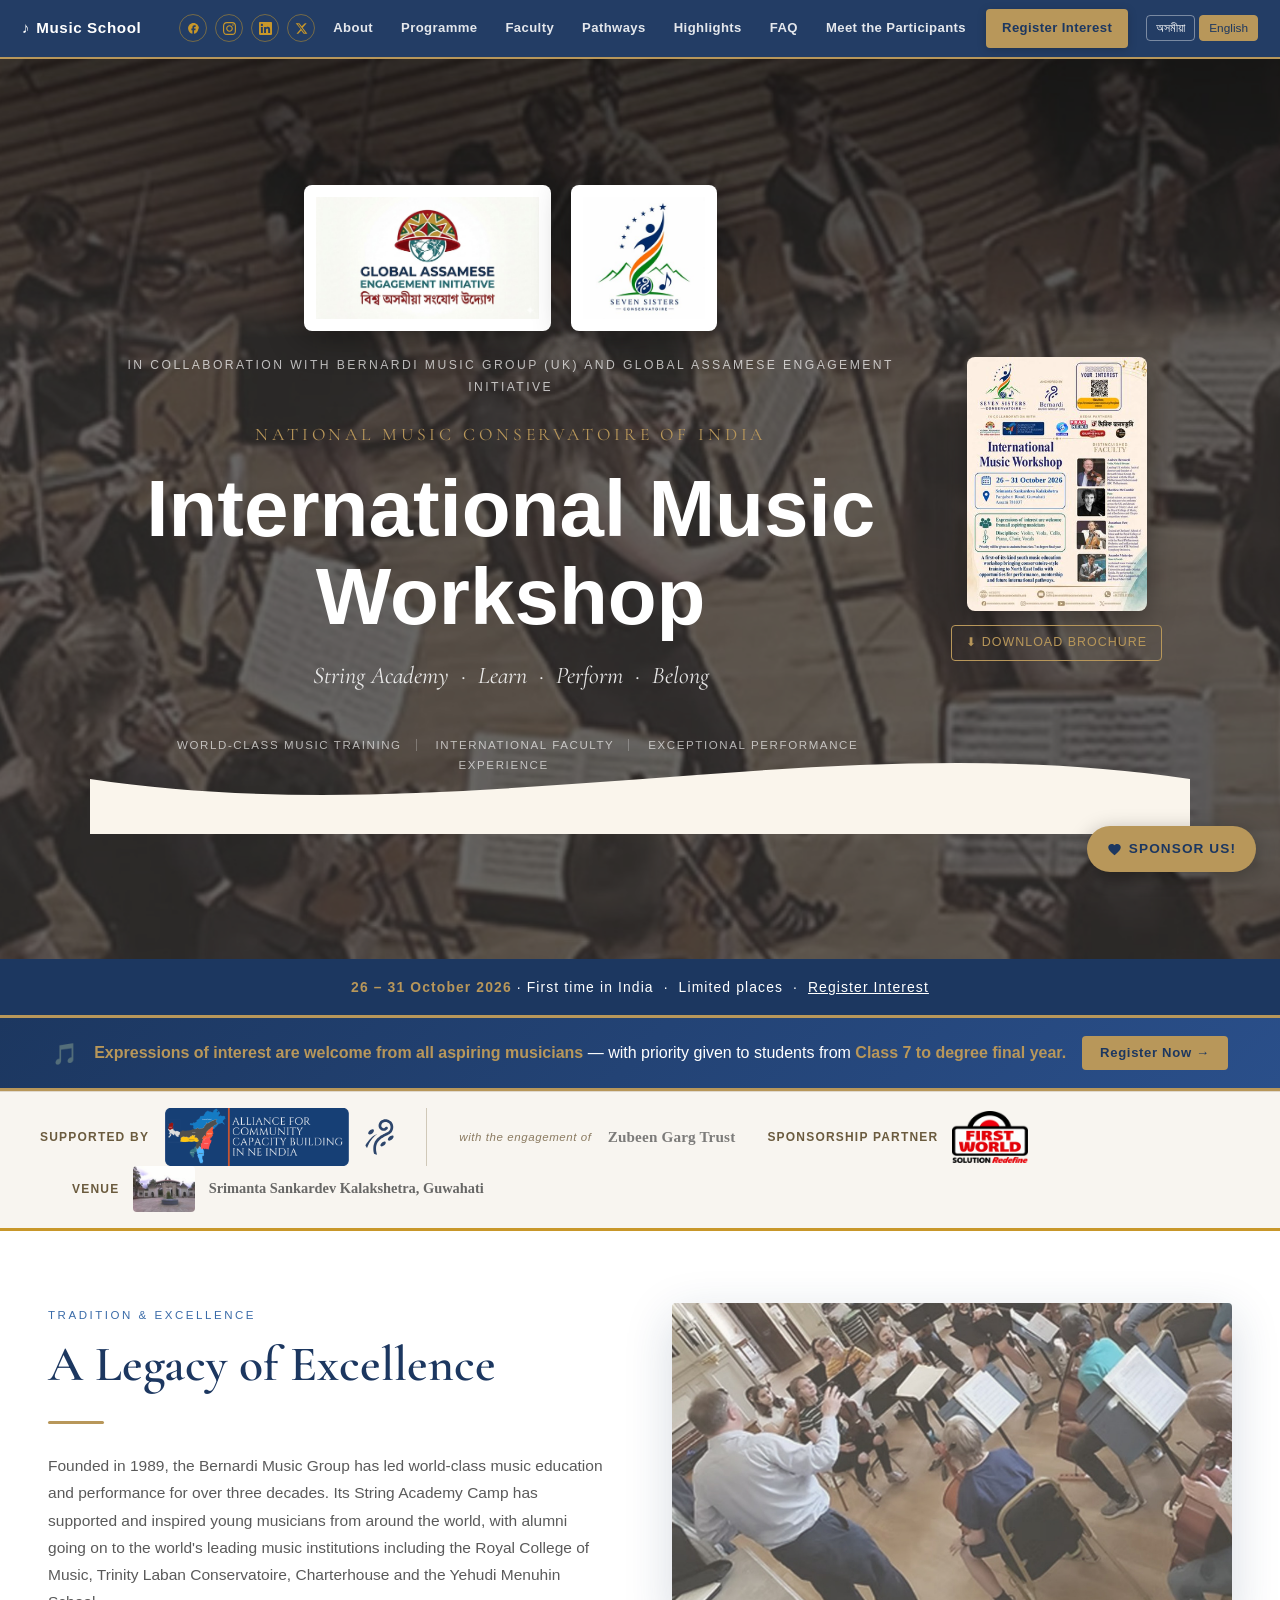
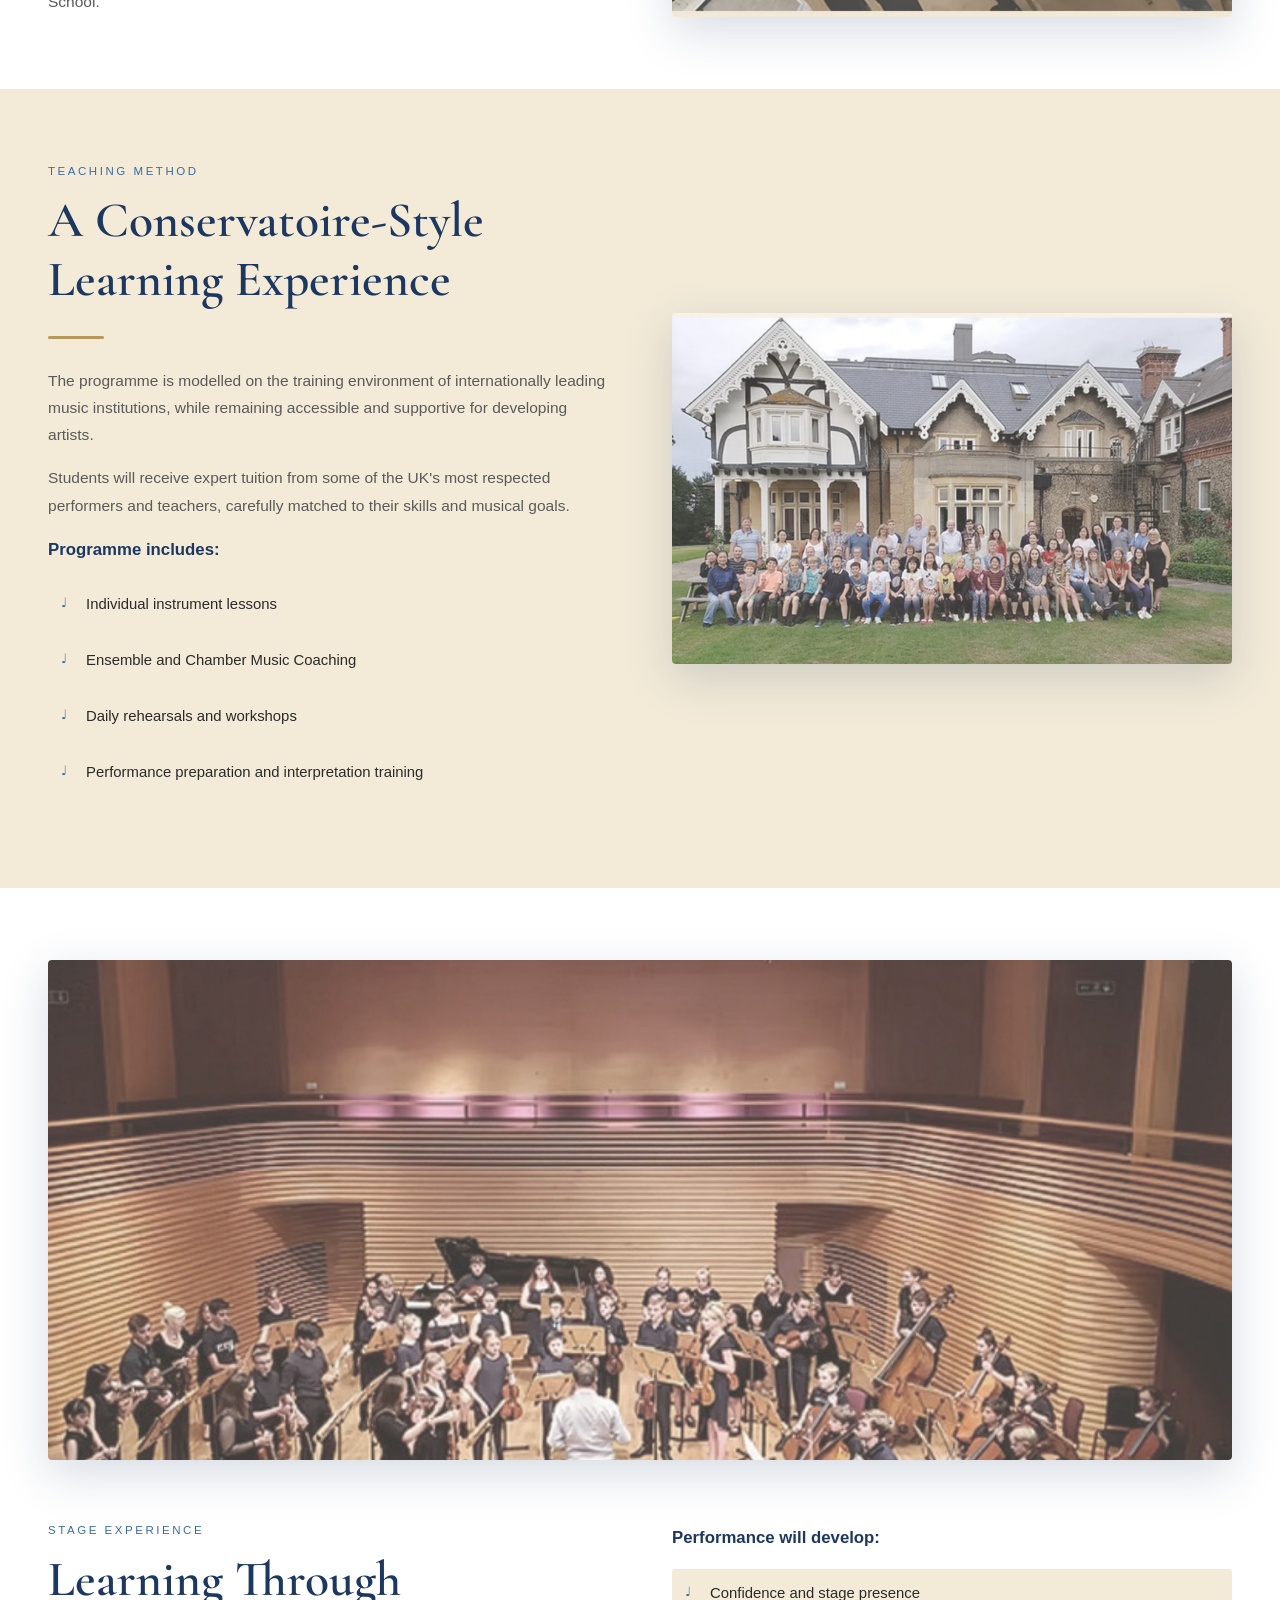
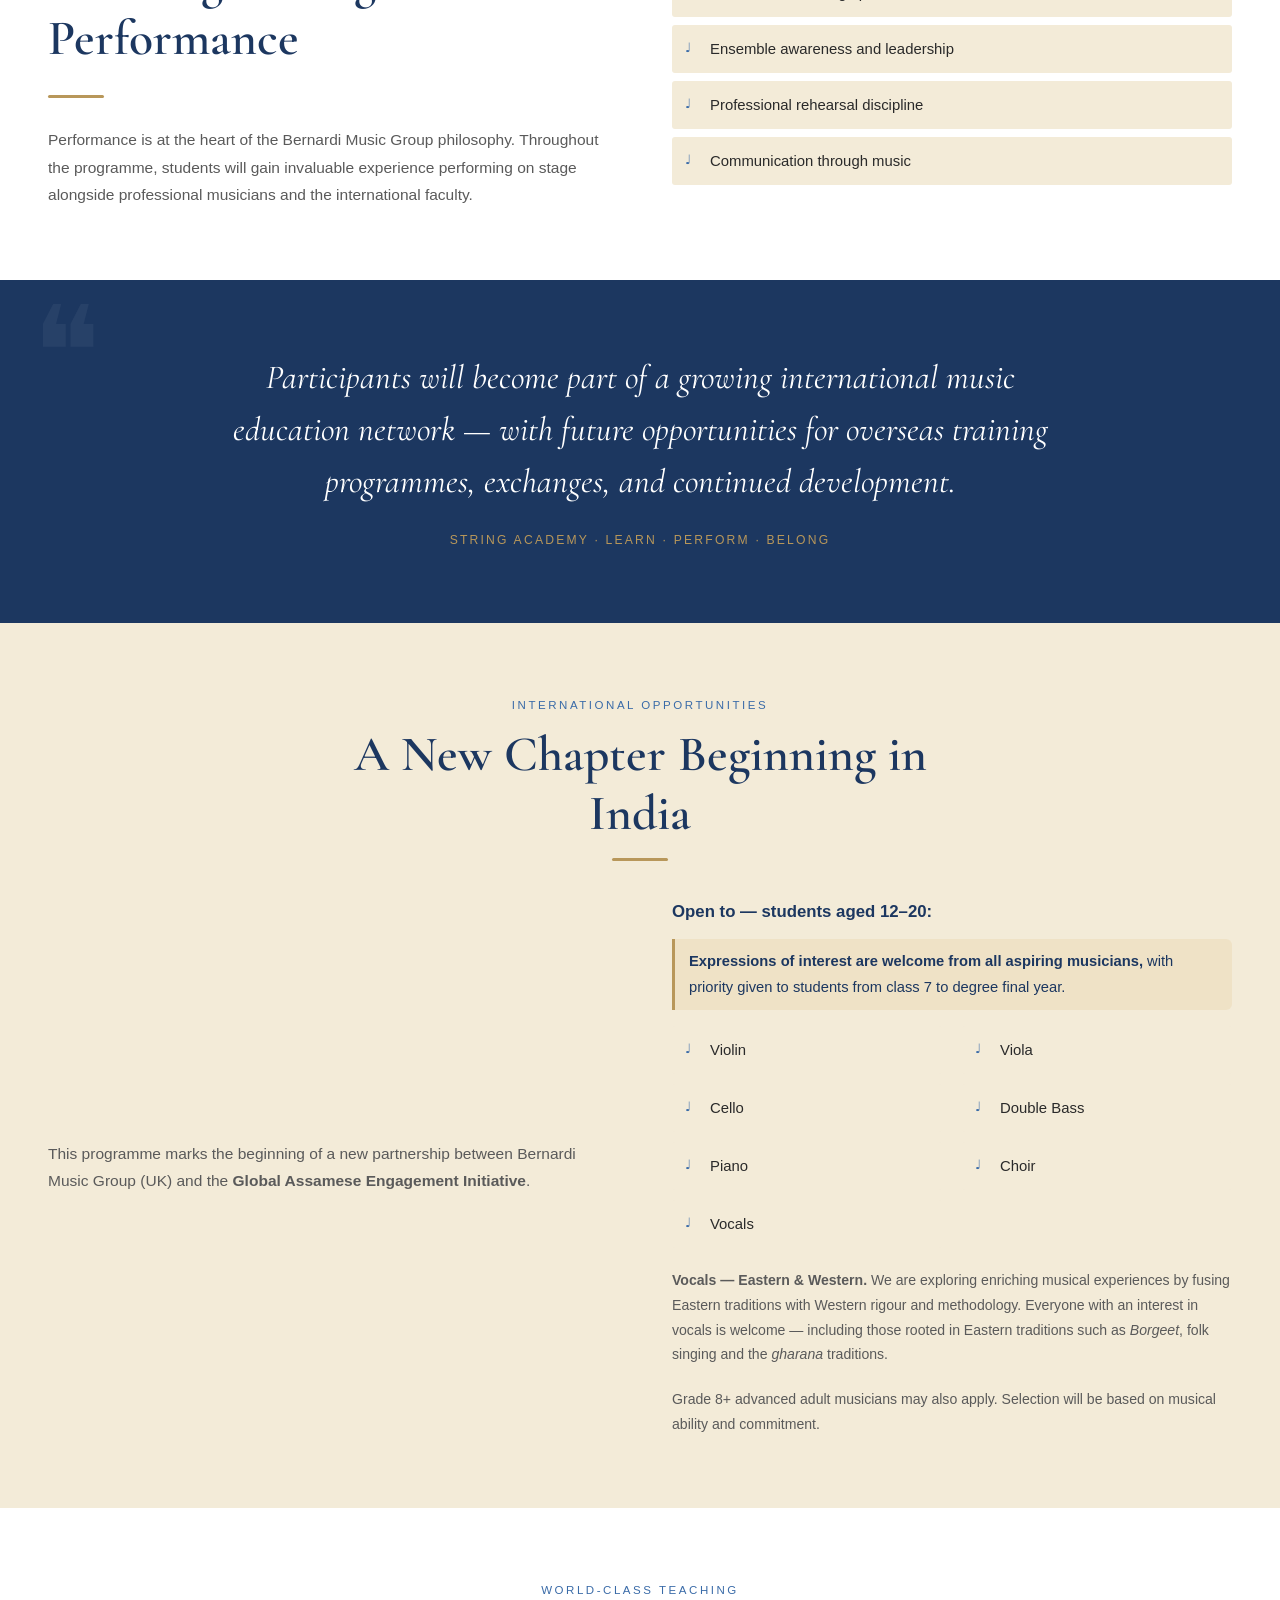
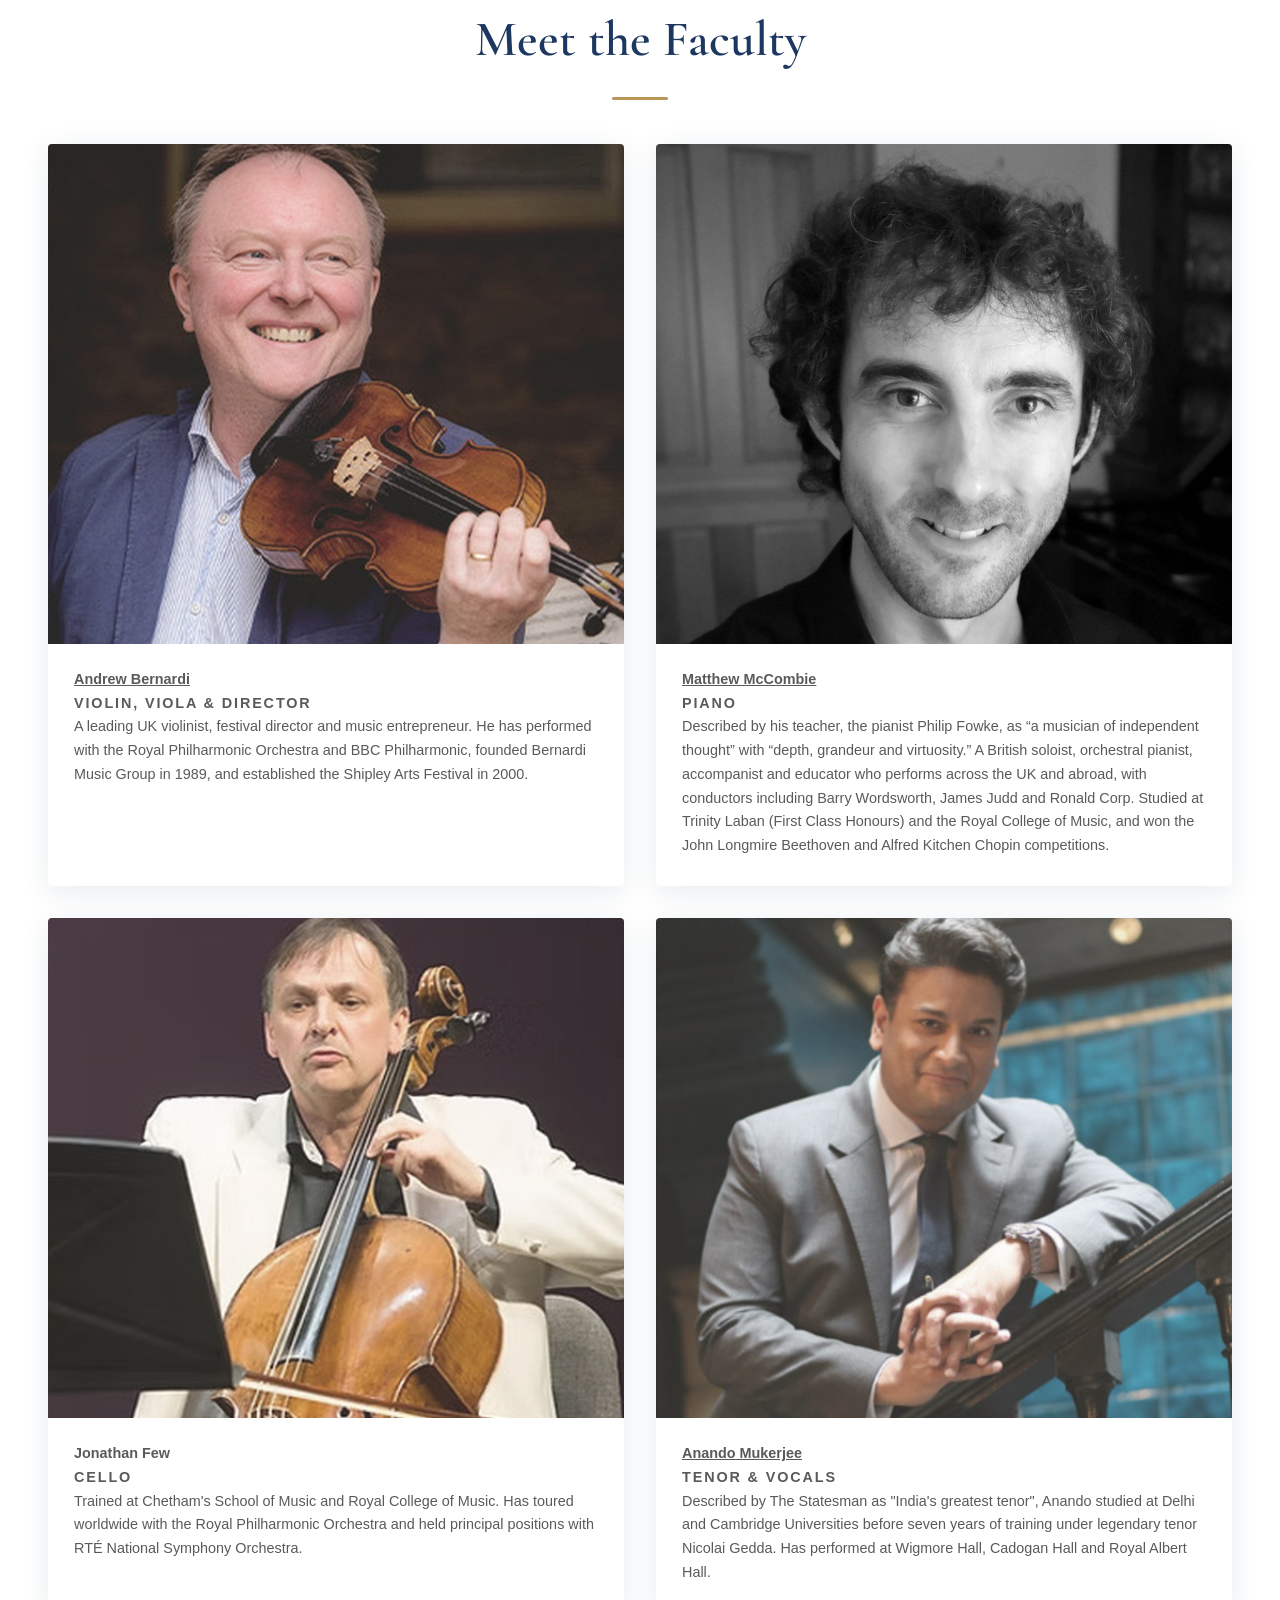
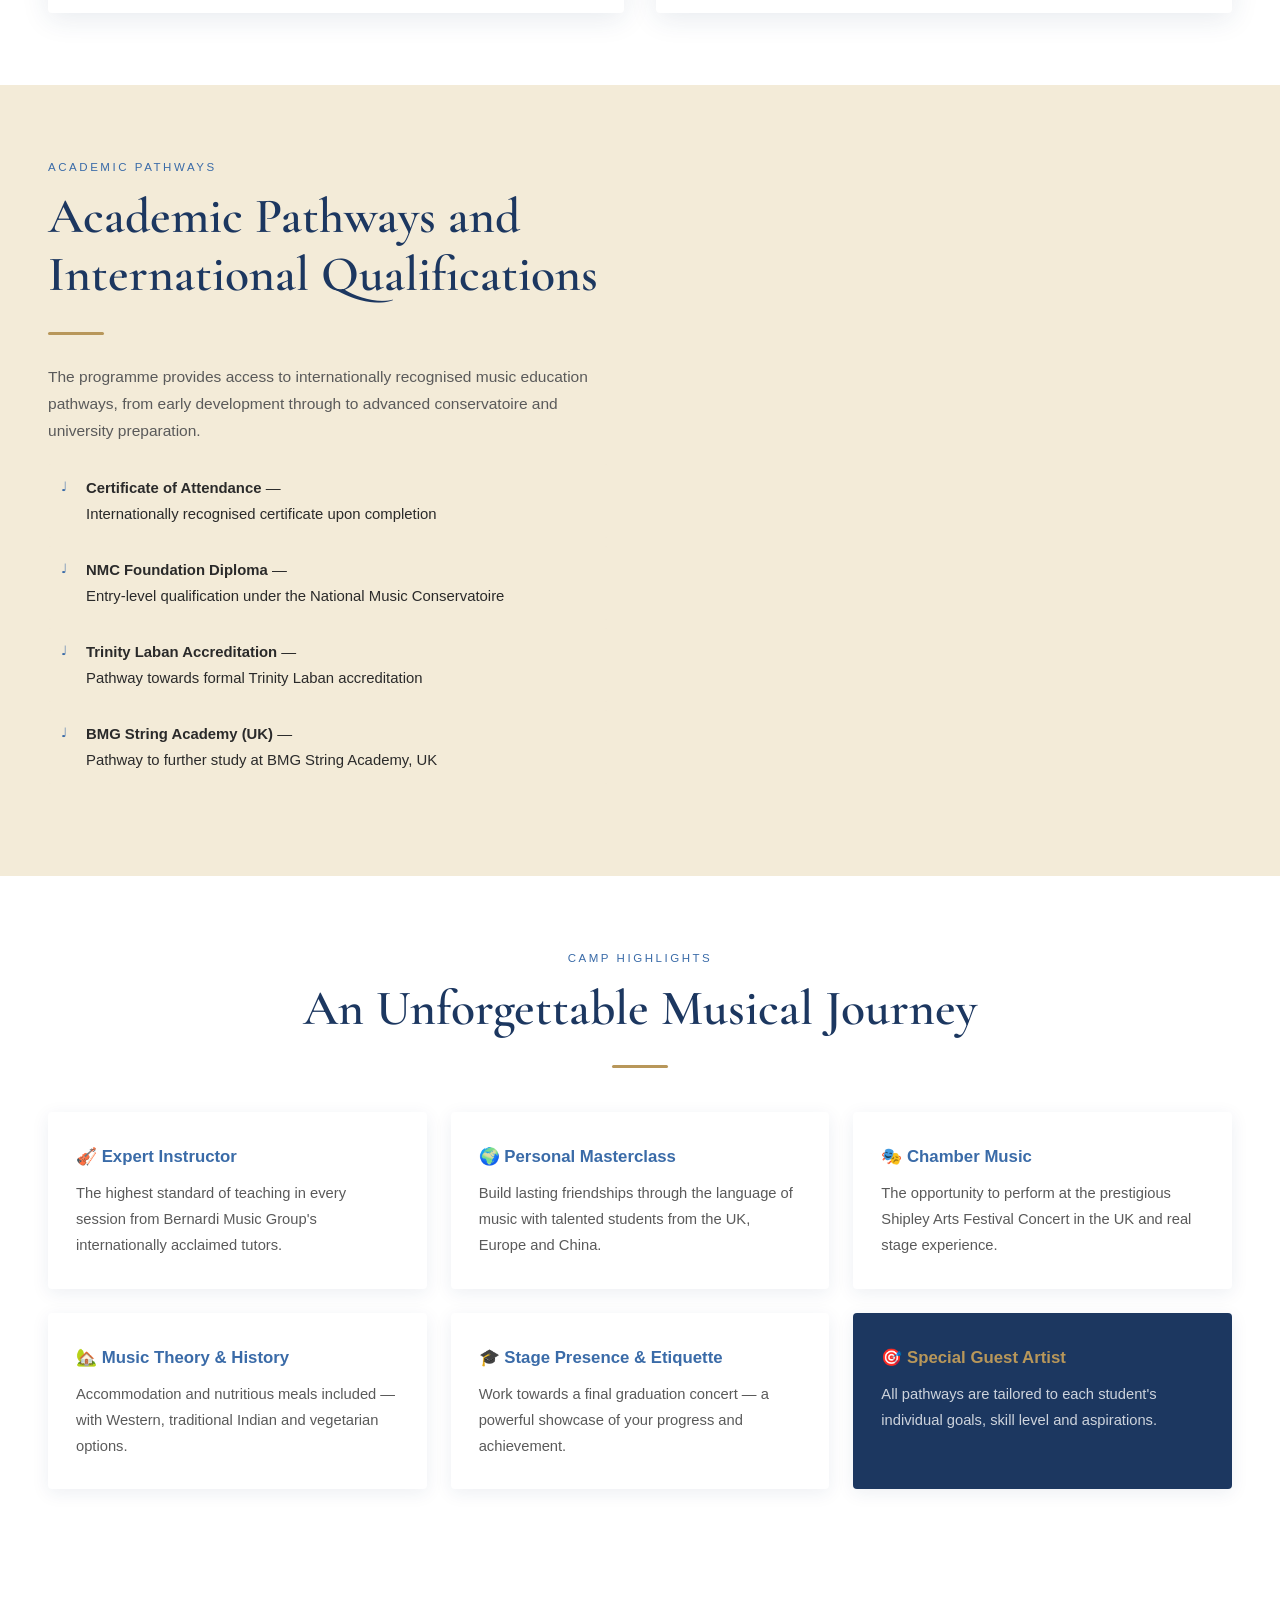
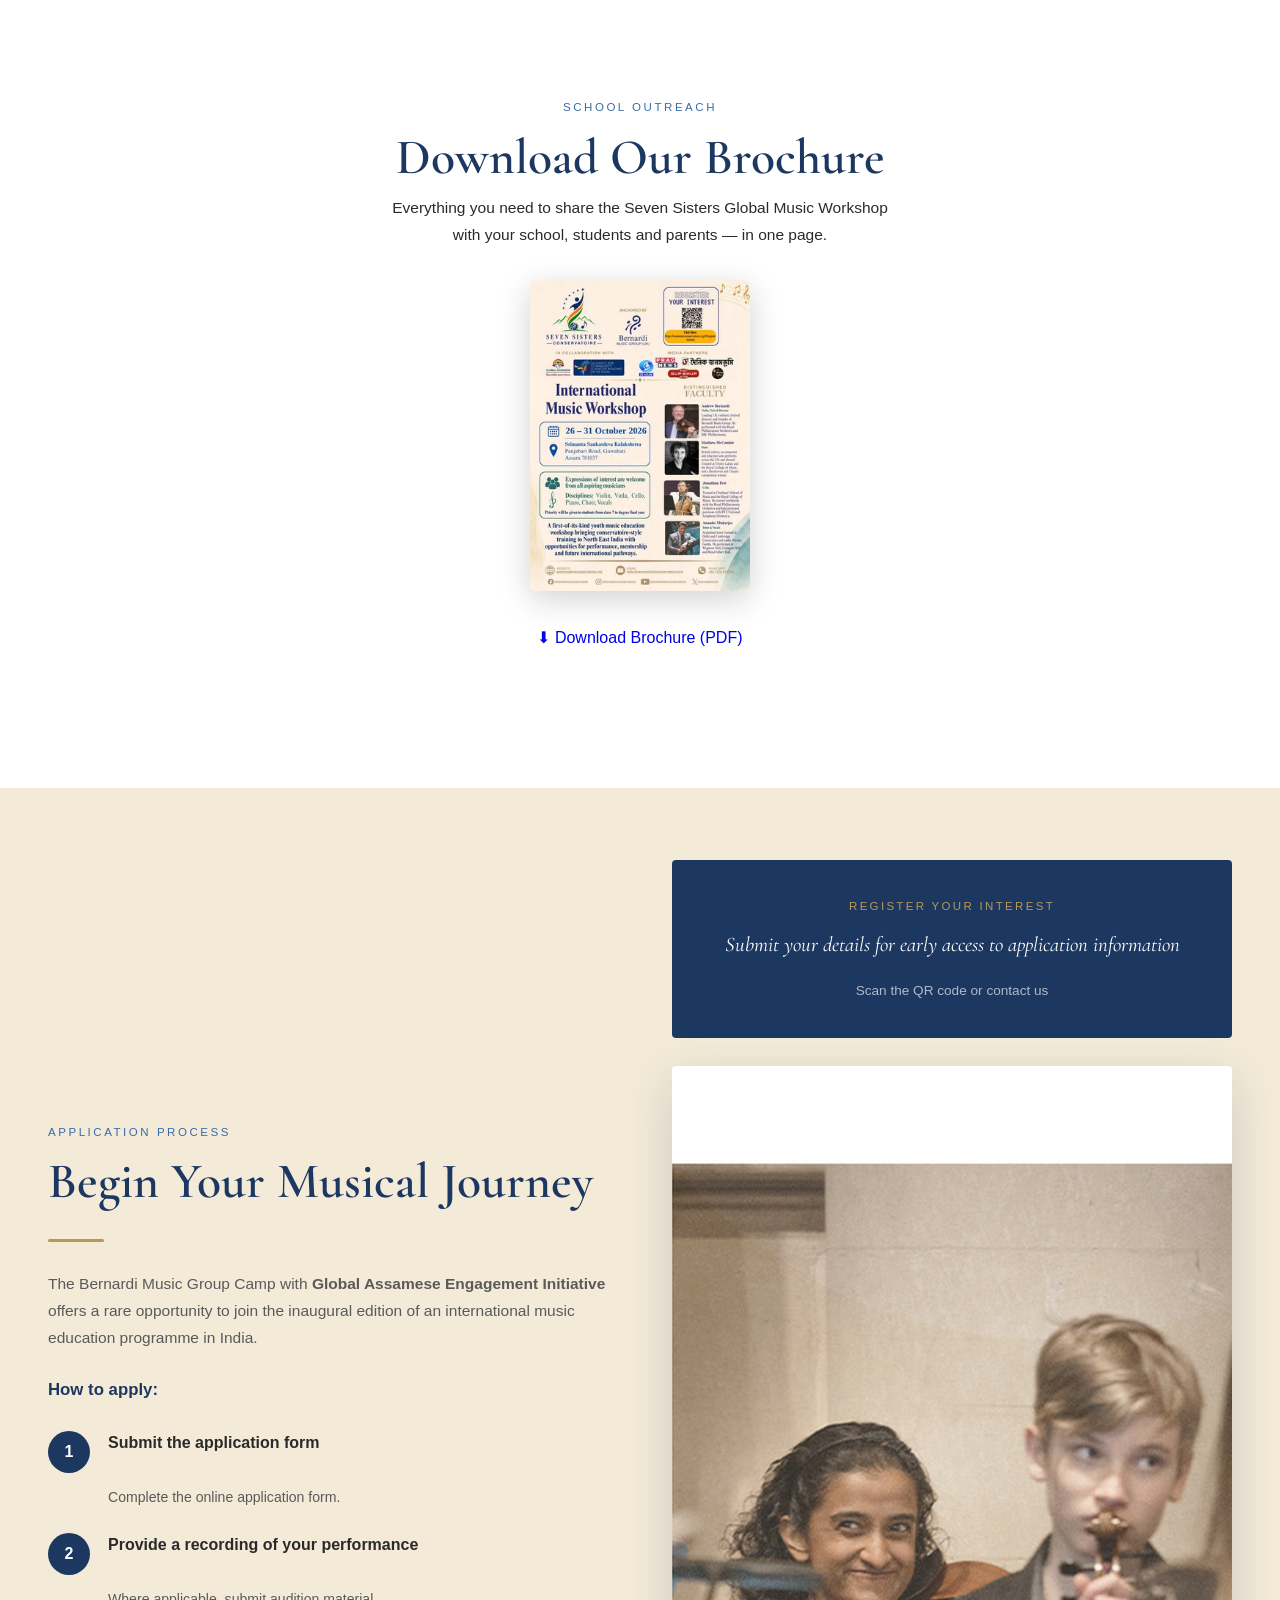
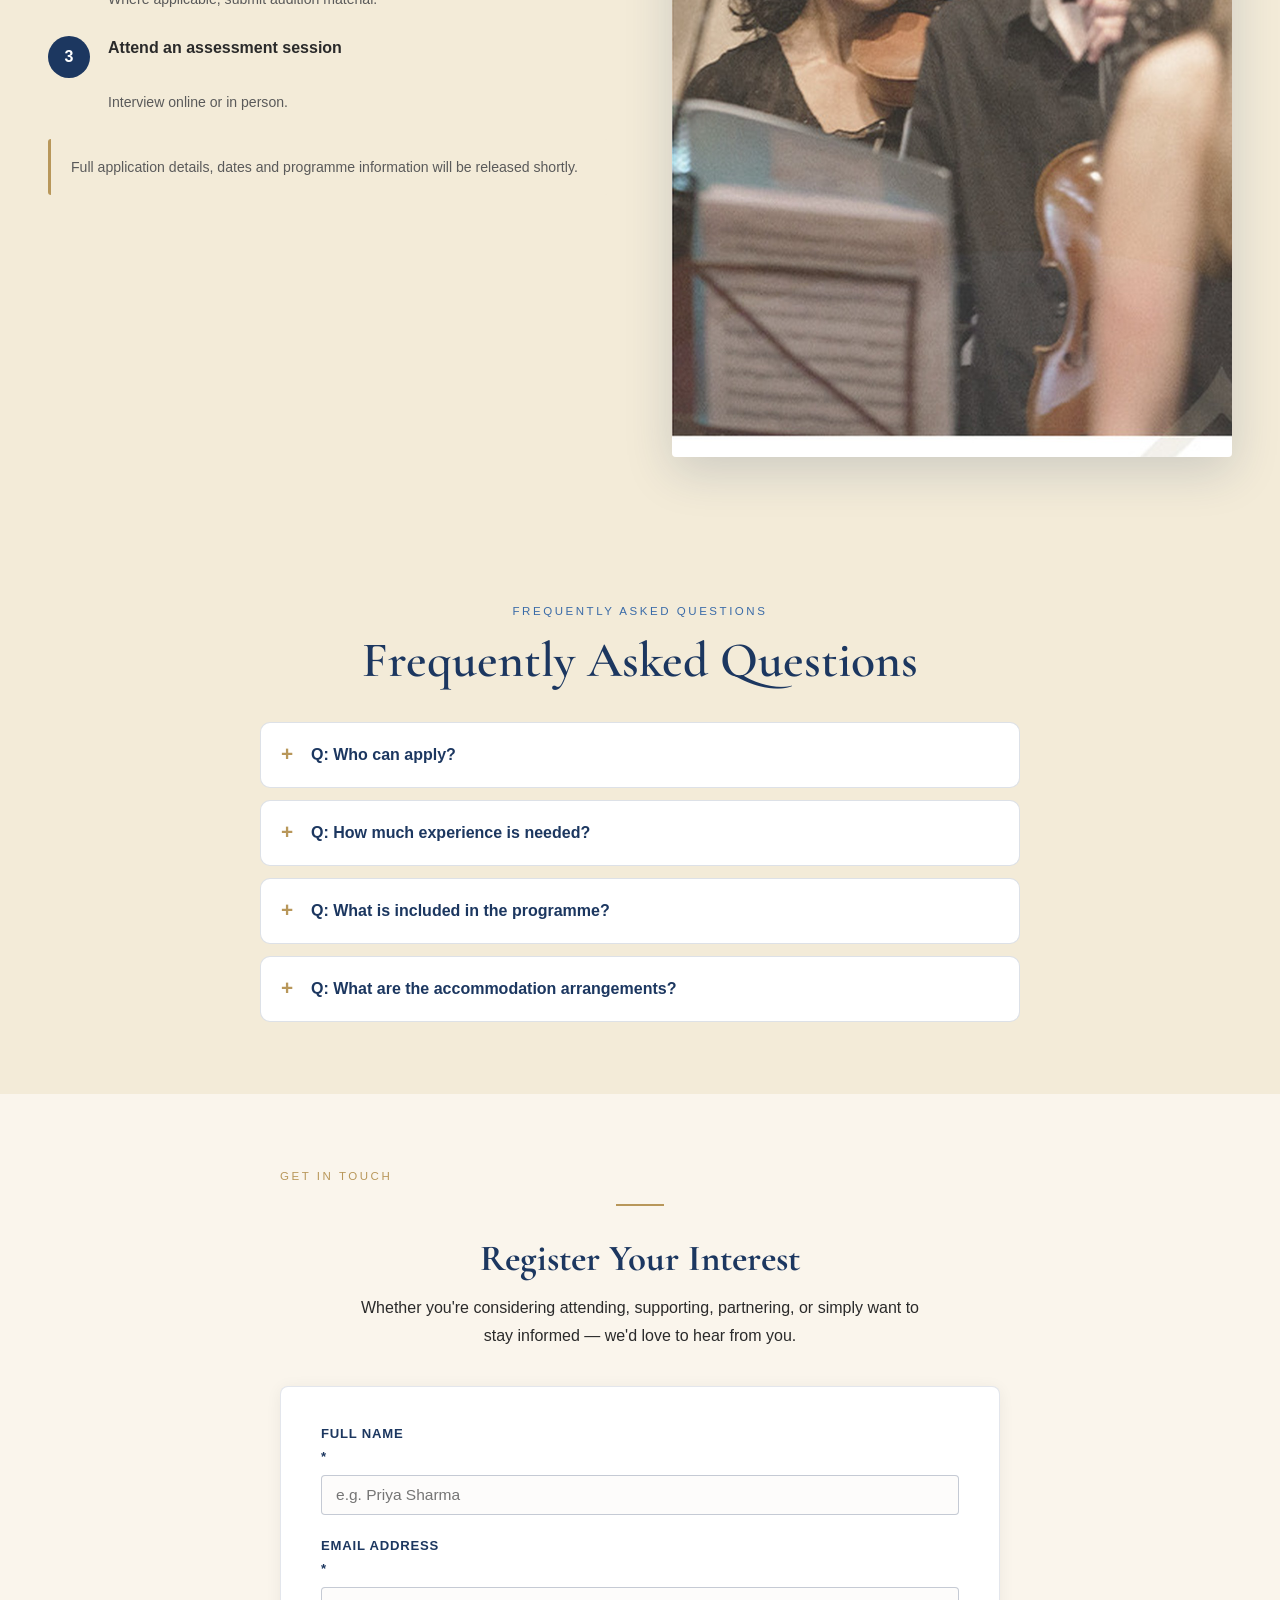
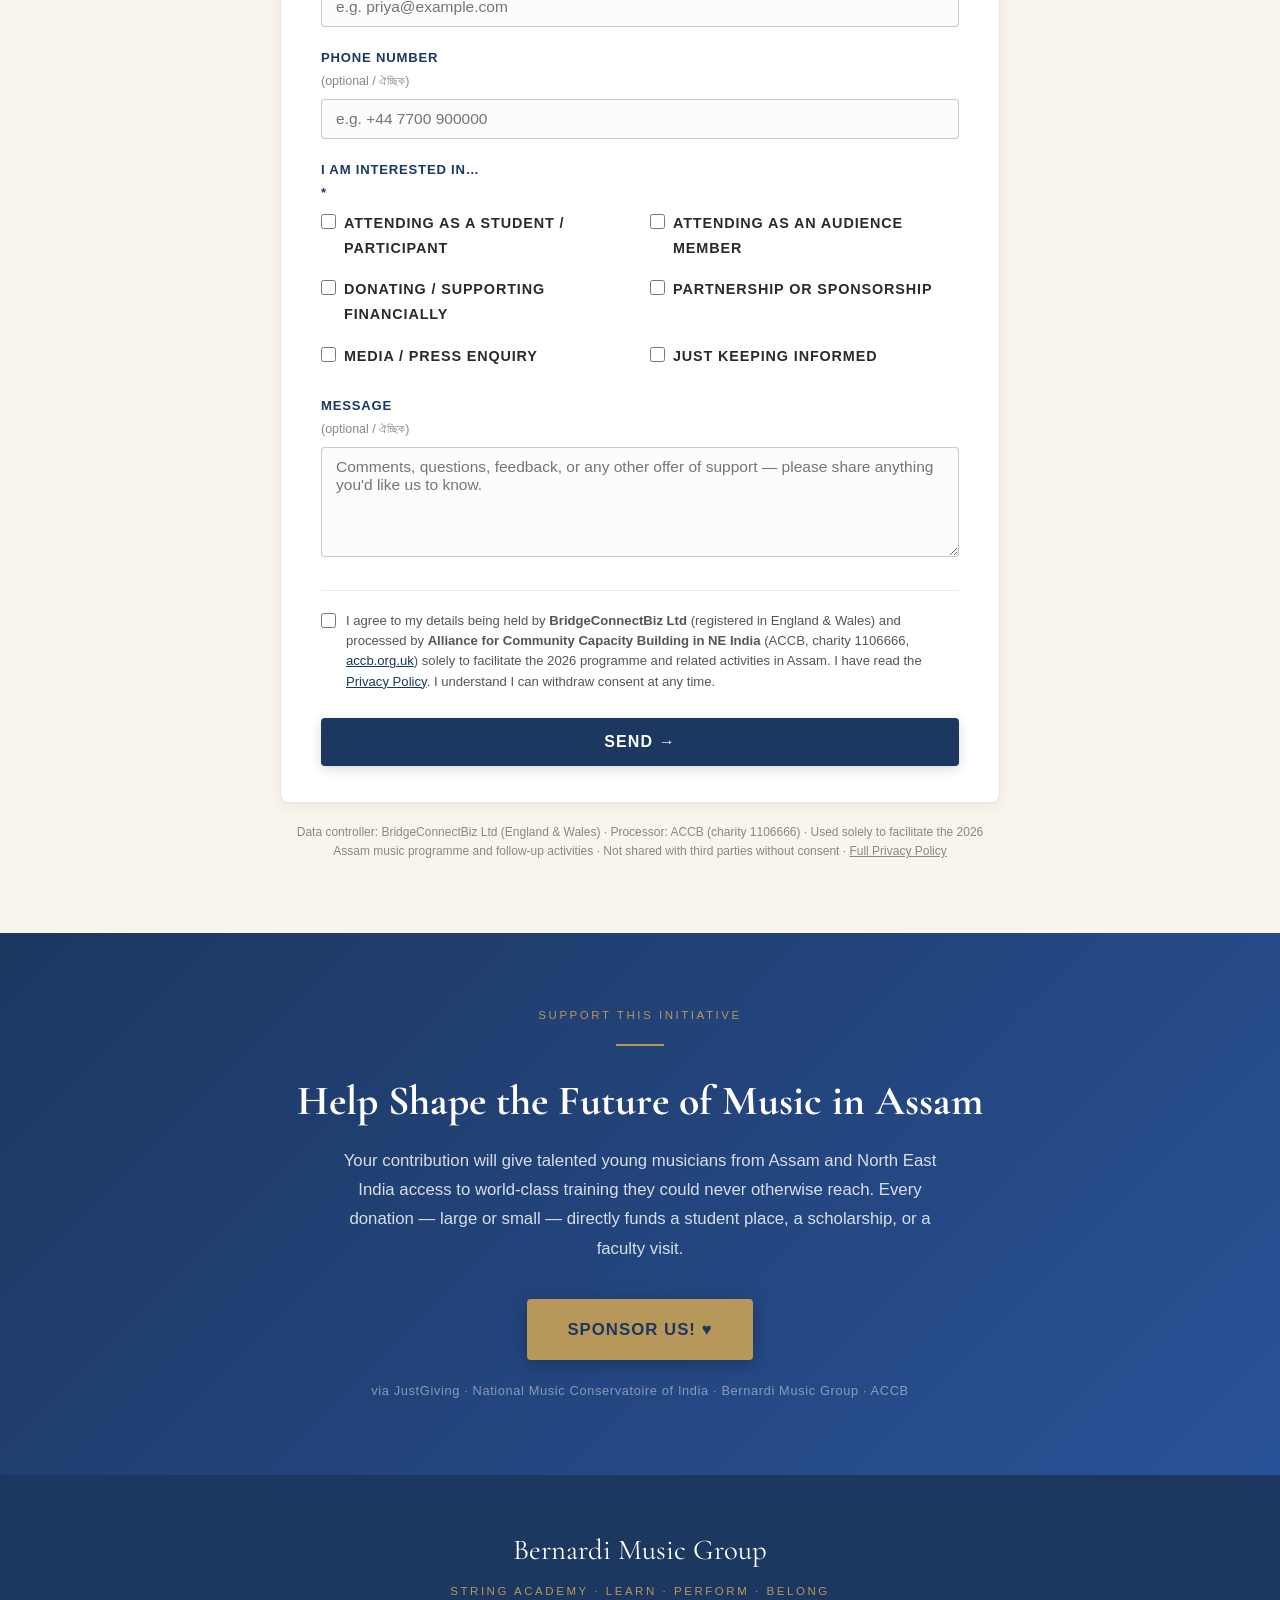
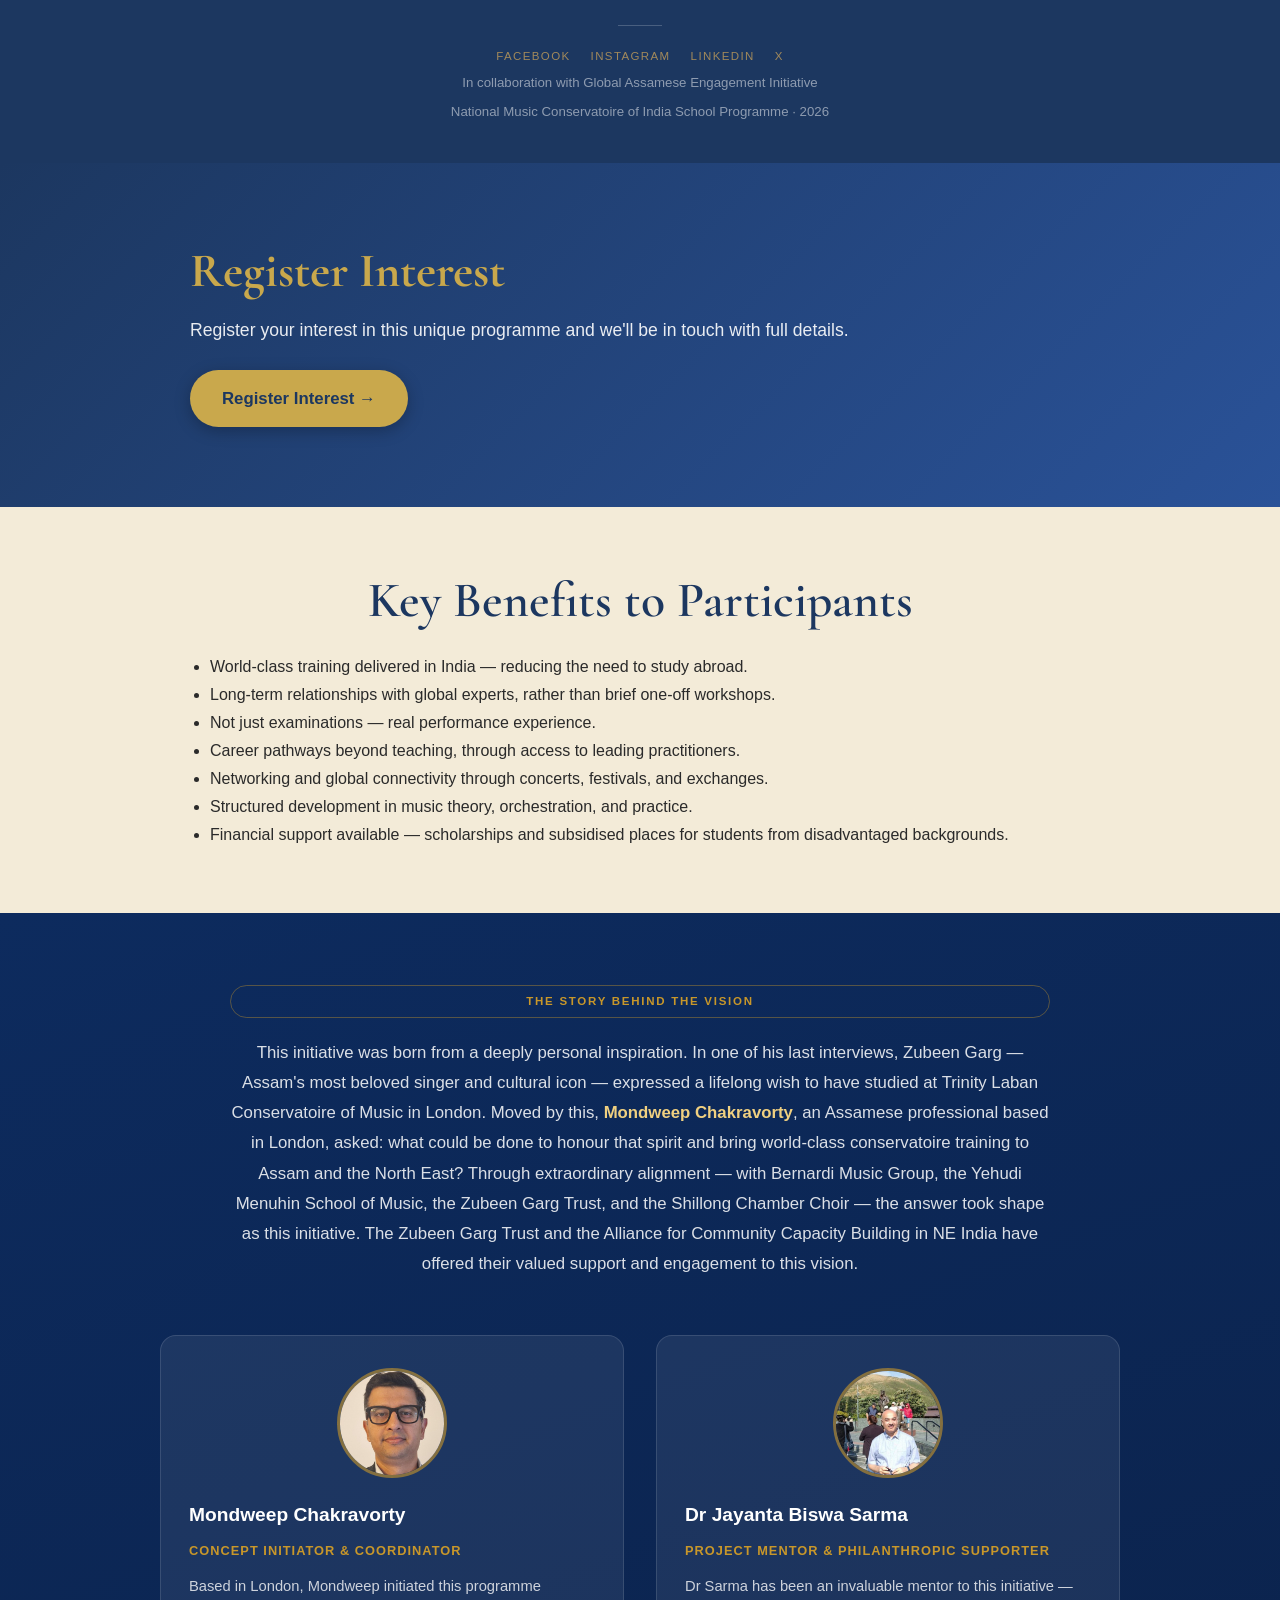
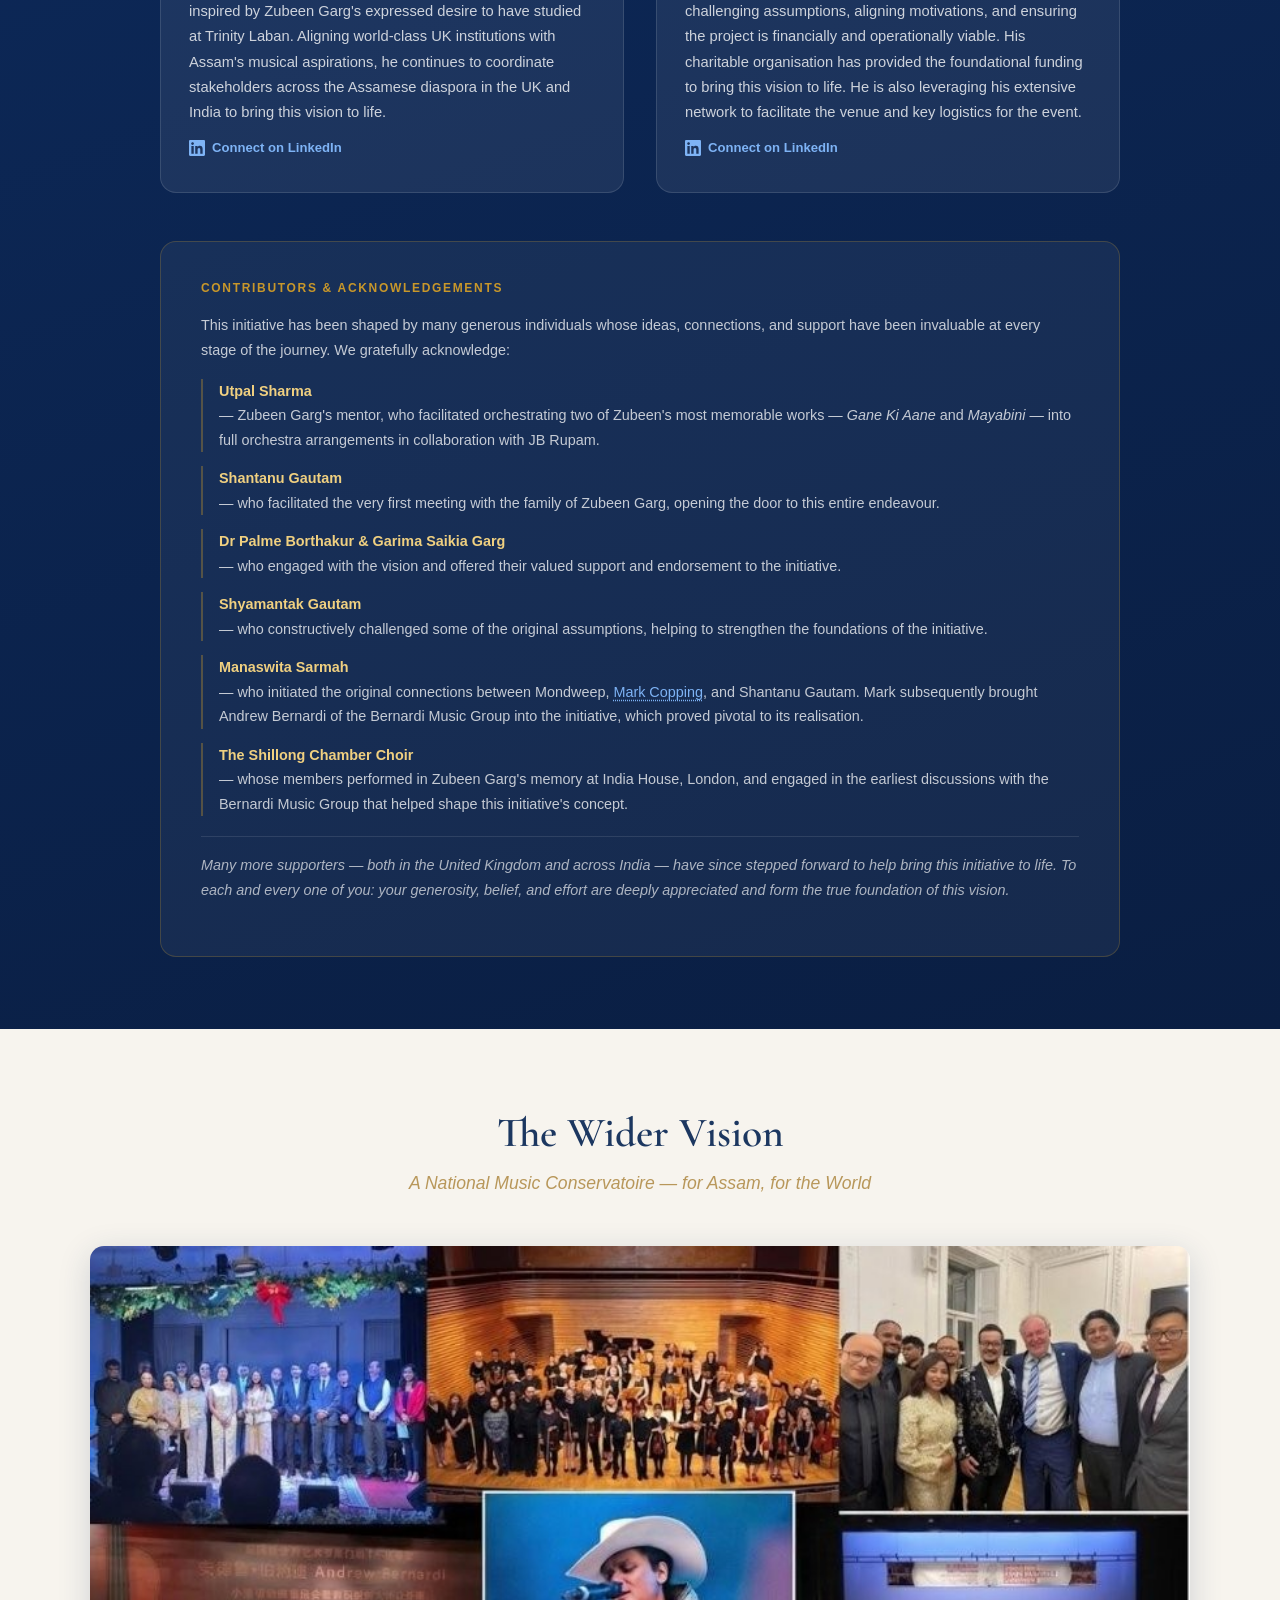
==== index.html @ 237bc3ad "Add First World Solution as sponsorship partner (site + brochure v12) Co-Authored-By: Claude Opus 5." ====
<!DOCTYPE html>

<html data-lang="en" lang="en">
<head>
<meta charset="utf-8"/>
<meta content="width=device-width, initial-scale=1.0" name="viewport"/>
<title>আন্তৰ্জাতিক সংগীত কৰ্মশালা · International Music Workshop</title>

<link href="https://fonts.googleapis.com" rel="preconnect"/>
<link crossorigin="" href="https://fonts.gstatic.com" rel="preconnect"/>
<link href="https://fonts.googleapis.com/css2?family=Noto+Sans+Assamese:wght@300;400;500;600;700&amp;family=Cormorant+Garamond:ital,wght@0,400;0,600;1,400;1,600&amp;display=swap" rel="stylesheet"/>
<style>

:root {
  --cream:       #F3EBD8;
  --cream-light: #FAF5EC;
  --navy:        #1C3760;
  --navy-mid:    #2C4F8A;
  --navy-light:  #3A6BA8;
  --gold:        #B8975A;
  --text:        #2A2A2A;
  --text-light:  #5A5A5A;
}
* { margin:0; padding:0; box-sizing:border-box; }
body {
  font-family: 'Noto Sans Assamese', sans-serif;
  background: var(--cream-light);
  color: var(--text);
  line-height: 1.75;
}

/* ── HERO ── */
.hero {
  position: relative;
  min-height: 100vh;
  display: flex; flex-direction: column;
  align-items: center; justify-content: center;
  text-align: center; overflow: hidden;
}
.hero-bg {
  position: absolute; inset: 0;
  background: url('[data-uri]') center 30% / cover no-repeat;
  filter: brightness(0.42);
}
.hero-curve {
  position: absolute; bottom: -1px; left: 0; width: 100%; height: 110px;
}
.hero-curve path { fill: var(--cream-light); }
.hero-content {
  position: relative; z-index: 2;
  padding: 0 28px; max-width: 1100px;
  display:flex; align-items:center; gap:48px;
}
.hero-left { flex:1; min-width:0; }
.hero-right { flex:0 0 190px; display:flex; flex-direction:column; align-items:center; gap:14px; }
@media(max-width:768px){.hero-content{flex-direction:column;align-items:center;}.hero-left{width:100%;}.hero-right{flex:none;width:100%;align-items:center;margin-top:20px;}.hero-right img{width:130px;}}@media(max-width:480px){.hero-right{display:none;}}
.hero-partner {
  font-size: 0.76rem; letter-spacing: 0.2em; text-transform: uppercase;
  color: rgba(255,255,255,0.7); margin-bottom: 22px;
}
.hero-sup {
  font-family: 'Cormorant Garamond', serif;
  font-size: 1.1rem; letter-spacing: 0.22em; text-transform: uppercase;
  color: var(--gold); margin-bottom: 14px;
}
.hero-title {
  font-size: clamp(2.6rem, 7vw, 5rem);
  font-weight: 700; color: #fff; line-height: 1.1; margin-bottom: 14px;
}
.hero-sub {
  font-family: 'Cormorant Garamond', serif;
  font-size: clamp(1.05rem, 2.5vw, 1.5rem);
  color: rgba(255,255,255,0.88); font-style: italic; margin-bottom: 38px;
}
.hero-tags {
  display: flex; flex-wrap: wrap; justify-content: center;
  gap: 6px 0; font-size: 0.72rem; letter-spacing: 0.14em;
  text-transform: uppercase; color: rgba(255,255,255,0.65);
}
.hero-tags span { padding: 0 14px; border-right: 1px solid rgba(255,255,255,0.25); }
.hero-tags span:last-child { border: none; }

/* ── TAGLINE BAR ── */
.tagline-bar {
  background: var(--navy); color: #fff; text-align: center;
  padding: 16px 24px; font-size: 0.87rem; letter-spacing: 0.08em;
}
.tagline-bar strong { color: var(--gold); }

/* ── SECTION BASE ── */
section { padding: 72px 48px; }
.container { max-width: 1240px; margin: 0 auto; }
.section-label {
  font-size: 0.72rem; letter-spacing: 0.22em; text-transform: uppercase;
  color: var(--navy-light); margin-bottom: 10px;
}
h2 {
  font-family: 'Cormorant Garamond', serif;
  font-size: clamp(2rem, 4.5vw, 3.1rem);
  color: var(--navy); font-weight: 600; line-height: 1.18; margin-bottom: 28px;
}
h3 {
  font-size: 1.05rem; font-weight: 600; color: var(--navy); margin-bottom: 12px;
}
p { margin-bottom: 16px; color: var(--text-light); font-size: 0.97rem; }
p:last-child { margin-bottom: 0; }
.divider {
  width: 56px; height: 3px; background: var(--gold);
  margin-bottom: 28px; border-radius: 2px;
}
.bg-cream { background: var(--cream); }
.bg-white { background: #fff; }

/* ── TWO-COL ── */
.two-col {
  display: grid; grid-template-columns: 1fr 1fr;
  gap: 64px; align-items: center;
}
.two-col.reverse { direction: rtl; }
.two-col.reverse > * { direction: ltr; }
@media(max-width:720px) {
  .two-col { grid-template-columns: 1fr; gap: 40px; }
  .two-col.reverse { direction: ltr; }
}

/* ── PHOTO FRAMES ── */
.photo-frame {
  border-radius: 4px; overflow: hidden;
  box-shadow: 0 14px 48px rgba(28,55,96,0.18);
}
.photo-frame img { width: 100%; display: block; }
.photo-full {
  width: 100%; border-radius: 4px; overflow: hidden;
  box-shadow: 0 14px 48px rgba(28,55,96,0.18); margin-bottom: 60px;
}
.photo-full img {
  width: 100%; display: block;
  max-height: 500px; object-fit: cover; object-position: center 38%;
}

/* ── BULLET LIST ── */
.bullet-list { list-style: none; margin: 20px 0; }
.bullet-list.grid-2 { display: grid; grid-template-columns: 1fr 1fr; gap: 10px 20px; }
@media(max-width:500px) { .bullet-list.grid-2 { grid-template-columns: 1fr; } }
.bullet-list li {
  padding: 11px 14px 11px 38px;
  background: var(--cream); border-radius: 3px;
  position: relative; font-size: 0.93rem;
  color: var(--text); font-weight: 500;
  margin-bottom: 8px;
}
.bullet-list.grid-2 li { margin-bottom: 0; }
.bullet-list li::before {
  content: '♩'; position: absolute; left: 13px;
  color: var(--navy-light); font-size: 0.82rem; top: 12px;
}

/* ── PULL QUOTE ── */
.pull-quote {
  background: var(--navy); padding: 72px 40px;
  text-align: center; position: relative; overflow: hidden;
}
.pull-quote::before {
  content: '❝'; position: absolute; top: 10px; left: 32px;
  font-size: 8rem; color: rgba(255,255,255,0.05); font-family: serif; line-height: 1;
}
.pull-quote blockquote {
  font-family: 'Cormorant Garamond', serif;
  font-size: clamp(1.4rem, 3vw, 2.1rem); font-style: italic;
  color: #fff; max-width: 820px; margin: 0 auto; line-height: 1.55;
}
.pull-quote .attrib {
  font-family: 'Noto Sans Assamese', sans-serif;
  font-size: 0.76rem; letter-spacing: 0.18em;
  color: var(--gold); text-transform: uppercase; margin-top: 22px;
}

/* ── FACULTY GRID ── */
.faculty-grid {
  display: grid; grid-template-columns: repeat(2, 1fr); gap: 32px;
}
@media(max-width:640px) { .faculty-grid { grid-template-columns: 1fr; } }
.fc {
  background: #fff; border-radius: 4px; overflow: hidden;
  box-shadow: 0 6px 28px rgba(28,55,96,0.10);
  display: flex; flex-direction: column;
}
.fc img {
  width: 100%; height: 500px;
  object-fit: cover; object-position: center 40%;
  display: block;
}
.fc-body { padding: 24px 26px 28px; flex: 1; }
.fc-name { font-weight: 700; color: var(--navy); font-size: 1.08rem; margin-bottom: 3px; }
.fc-role {
  font-size: 0.76rem; letter-spacing: 0.13em; text-transform: uppercase;
  color: var(--gold); font-weight: 600; margin-bottom: 14px;
}
.fc p { font-size: 0.9rem; color: var(--text-light); line-height: 1.65; margin-bottom: 0; }
.fc.dark { background: var(--navy); }
.fc.dark .fc-name { color: #fff; }
.fc.dark p { color: rgba(255,255,255,0.75); }
.fc.dark .fc-body { padding-top: 32px; }

/* ── FEES TABLE ── */
.fees-table { width: 100%; border-collapse: collapse; margin-top: 28px; }
.fees-table th {
  background: var(--navy); color: #fff; padding: 15px 20px;
  text-align: left; font-size: 0.88rem; letter-spacing: 0.08em;
}
.fees-table td {
  padding: 13px 20px; border-bottom: 1px solid rgba(28,55,96,0.1);
  font-size: 0.93rem; color: var(--text);
}
.fees-table tr:nth-child(even) td { background: var(--cream); }
.fees-table td:last-child { font-weight: 600; color: var(--navy); text-align: right; }

/* ── HIGHLIGHT CARDS ── */
.highlight-grid {
  display: grid;
  grid-template-columns: repeat(auto-fit, minmax(280px, 1fr));
  gap: 24px;
}
.hcard {
  background: #fff; padding: 30px 28px; border-radius: 4px;
  box-shadow: 0 4px 18px rgba(28,55,96,0.08);
}
.hcard.dark { background: var(--navy); }
.hcard h3 { color: var(--navy-light); margin-bottom: 10px; }
.hcard.dark h3 { color: var(--gold); }
.hcard p { font-size: 0.92rem; margin-bottom: 0; }
.hcard.dark p { color: rgba(255,255,255,0.78); }

/* ── APPLY STEPS ── */
.apply-steps { list-style: none; margin: 24px 0; counter-reset: step; }
.apply-steps li {
  display: flex; align-items: flex-start; gap: 18px; margin-bottom: 22px;
  counter-increment: step;
}
.step-num {
  min-width: 42px; height: 42px; background: var(--navy);
  color: #fff; border-radius: 50%;
  display: flex; align-items: center; justify-content: center;
  font-weight: 700; font-size: 1rem; flex-shrink: 0; margin-top: 2px;
}
.step-num::after { content: counter(step); }
.apply-note {
  font-size: 0.88rem; padding: 16px 20px;
  background: var(--cream); border-radius: 3px;
  border-left: 3px solid var(--gold); margin-top: 20px;
  color: var(--text-light);
}

/* ── APPLY RIGHT PANEL ── */
.apply-panel {
  display: flex; flex-direction: column; gap: 28px; align-items: stretch;
}
.cta-box {
  background: var(--navy); color: #fff; padding: 36px 30px;
  border-radius: 4px; text-align: center;
}
.cta-box .cta-label {
  font-size: 0.72rem; letter-spacing: 0.2em; text-transform: uppercase;
  color: var(--gold); margin-bottom: 14px;
}
.cta-box .cta-quote {
  font-family: 'Cormorant Garamond', serif;
  font-size: 1.3rem; font-style: italic; color: #fff;
  line-height: 1.45; margin-bottom: 18px;
}
.cta-box p { font-size: 0.85rem; color: rgba(255,255,255,0.65); margin-bottom: 0; }

/* ── FOOTER ── */
footer {
  background: var(--navy); padding: 50px 24px 40px; text-align: center;
}
.footer-name {
  font-family: 'Cormorant Garamond', serif;
  font-size: 1.8rem; color: #fff; margin-bottom: 6px;
}
.footer-tag {
  font-size: 0.72rem; letter-spacing: 0.22em; text-transform: uppercase;
  color: var(--gold); margin-bottom: 24px;
}
.footer-rule {
  width: 44px; height: 1px; background: rgba(255,255,255,0.2); margin: 20px auto;
}
footer p { font-size: 0.83rem; color: rgba(255,255,255,0.5); margin-bottom: 6px; }


/* ── LANGUAGE TOGGLE ── */
html[data-lang="as"] .en { display: none !important; }
html[data-lang="en"] .as { display: none !important; }
html[data-lang="en"] .en { display: block !important; }
html[data-lang="as"] .as { display: block !important; }
/* block-level lang divs */
div.en, div.as, section.en, section.as, ul.en, ul.as, ol.en, ol.as { display: block; }
html[data-lang="as"] div.en, html[data-lang="as"] section.en { display: none !important; }
html[data-lang="en"] div.as, html[data-lang="en"] section.as { display: none !important; }
html[data-lang="en"] ul.as, html[data-lang="en"] ol.as { display: none !important; }
html[data-lang="as"] ul.en, html[data-lang="as"] ol.en { display: none !important; }
html[data-lang="en"] ul.en, html[data-lang="en"] ol.en { display: block !important; }
html[data-lang="as"] ul.as, html[data-lang="as"] ol.as { display: block !important; }

/* Ensure list elements inside language divs are always rendered */
html[data-lang="en"] .en ul,
html[data-lang="en"] .en ol,
html[data-lang="en"] .en li { display: list-item !important; }
html[data-lang="en"] .en ul { display: block !important; }
html[data-lang="en"] .en ol { display: block !important; }
html[data-lang="as"] .as ul,
html[data-lang="as"] .as ol,
html[data-lang="as"] .as li { display: list-item !important; }
html[data-lang="as"] .as ul { display: block !important; }
html[data-lang="as"] .as ol { display: block !important; }

.lang-switcher {
  position: fixed; top: 18px; right: 20px; z-index: 9999;
  display: flex; gap: 0; border-radius: 30px; overflow: hidden;
  box-shadow: 0 4px 20px rgba(28,55,96,0.25);
  font-family: 'Noto Sans Assamese', sans-serif;
  font-size: 0.82rem; font-weight: 600;
}
.lang-switcher button {
  padding: 9px 20px; border: none; cursor: pointer;
  transition: background 0.2s, color 0.2s; letter-spacing: 0.06em;
  text-transform: uppercase;
}
.lang-switcher button.active {
  background: var(--navy); color: #fff;
}
.lang-switcher button:not(.active) {
  background: rgba(255,255,255,0.92); color: var(--navy);
}

/* ── GAEI LOGO in hero ── */
.hero-logos {
  display: flex;
  align-items: center;
  justify-content: center;
  gap: 20px;
  flex-wrap: wrap;
  margin: 0 auto 24px;
}
.hero-logo {
  height: clamp(108px, 15vw, 146px);
  width: auto;
  display: block;
  background: #fff;
  padding: 12px;
  border-radius: 8px;
  filter: drop-shadow(0 4px 18px rgba(0,0,0,0.45));
}

  /* ── SIGNUP SECTION ─────────────────────────── */
  .signup-section {
    background: linear-gradient(135deg, #1c3760 0%, #2a5298 100%);
    padding: 80px 40px;
  }
  .signup-inner {
    max-width: 900px;
    margin: 0 auto;
    display: flex;
    align-items: center;
    gap: 60px;
    flex-wrap: wrap;
  }
  .signup-text {
    flex: 1;
    min-width: 260px;
    color: #fff;
  }
  .signup-text h2 {
    font-size: clamp(2rem, 4vw, 3rem);
    color: #c9a84c;
    margin-bottom: 16px;
    font-weight: 700;
  }
  .signup-text p {
    font-size: 1.1rem;
    line-height: 1.7;
    color: rgba(255,255,255,0.9);
    margin-bottom: 16px;
  }
  .signup-url {
    font-size: 0.85rem !important;
    color: rgba(255,255,255,0.55) !important;
    word-break: break-all;
    margin-top: 12px !important;
  }
  .signup-url a {
    color: rgba(255,255,255,0.75);
    text-decoration: underline;
    text-underline-offset: 3px;
  }
  .signup-url a:hover {
    color: #c9a84c;
  }
  .signup-btn {
    display: inline-block;
    background: #c9a84c;
    color: #1c3760;
    font-weight: 700;
    font-size: 1.05rem;
    padding: 14px 32px;
    border-radius: 50px;
    text-decoration: none;
    transition: transform .2s, box-shadow .2s;
    box-shadow: 0 4px 16px rgba(0,0,0,0.25);
    margin-top: 8px;
  }
  .signup-btn:hover {
    transform: translateY(-2px);
    box-shadow: 0 8px 24px rgba(0,0,0,0.35);
  }
  .signup-qr {
    display: flex;
    flex-direction: column;
    align-items: center;
    gap: 10px;
  }
  .qr-img {
    width: 180px;
    height: 180px;
    border-radius: 12px;
    padding: 10px;
    background: #fff;
    box-shadow: 0 4px 20px rgba(0,0,0,0.3);
  }
  .qr-label {
    color: rgba(255,255,255,0.75);
    font-size: 0.85rem;
    text-align: center;
    margin: 0;
  }
  @media (max-width: 600px) {
    .signup-inner { flex-direction: column; gap: 40px; }
    .signup-qr { width: 100%; }
  }


  /* ── VISION SECTION ─────────────────────────── */
  .vision-section {
    background: #f7f4ee;
    padding: 80px 40px;
  }
  .vision-section .section-title {
    text-align: center;
    color: var(--navy);
    font-size: clamp(1.8rem, 3.5vw, 2.6rem);
    margin-bottom: 10px;
  }
  .vision-section .section-subtitle {
    text-align: center;
    color: var(--gold);
    font-size: 1.1rem;
    margin-bottom: 48px;
    font-style: italic;
  }
  .vision-collage {
    width: 100%;
    max-width: 1100px;
    display: block;
    margin: 0 auto 52px;
    border-radius: 14px;
    box-shadow: 0 8px 32px rgba(28,55,96,0.18);
  }
  .vision-intro {
    max-width: 1100px;
    margin: 0 auto 48px;
    font-size: 1.08rem;
    line-height: 1.85;
    color: #333;
  }
  .vision-block {
    max-width: 1100px;
    margin: 0 auto 44px;
    background: #fff;
    border-radius: 14px;
    padding: 32px 36px;
    box-shadow: 0 2px 16px rgba(28,55,96,0.08);
    border-left: 5px solid var(--gold);
  }
  .vision-block h3 {
    color: var(--navy);
    font-size: 1.25rem;
    margin-bottom: 14px;
    font-weight: 700;
  }
  .vision-block p {
    color: #444;
    line-height: 1.8;
    margin-bottom: 12px;
  }
  .vision-block ul {
    margin: 10px 0 0 20px;
    color: #444;
    line-height: 1.8;
  }
  .vision-block ul li {
    margin-bottom: 8px;
  }
  .vision-block ul li strong {
    color: var(--navy);
  }
  .vision-sub-list {
    margin: 6px 0 6px 22px !important;
  }
  .vision-block .yms-note {
    background: #f0f4fa;
    border-radius: 8px;
    padding: 14px 18px;
    margin-top: 14px;
    font-size: 0.95rem;
    color: #555;
    font-style: italic;
  }
  .career-grid {
    display: grid;
    grid-template-columns: repeat(auto-fit, minmax(240px, 1fr));
    gap: 18px;
    margin-top: 18px;
  }
  .career-card {
    background: #f7f4ee;
    border-radius: 10px;
    padding: 18px 20px;
    border-top: 3px solid var(--gold);
  }
  .career-card h4 {
    color: var(--navy);
    font-size: 0.98rem;
    margin-bottom: 8px;
    font-weight: 700;
  }
  .career-card ul {
    margin: 0 0 0 16px !important;
    font-size: 0.9rem;
  }
  .benefits-list {
    display: grid;
    grid-template-columns: repeat(auto-fit, minmax(280px, 1fr));
    gap: 10px;
    margin-top: 14px;
    list-style: none !important;
    padding: 0 !important;
  }
  .benefits-list li {
    background: #f0f4fa;
    border-radius: 8px;
    padding: 10px 14px;
    font-size: 0.93rem;
    color: #444;
    display: flex;
    align-items: flex-start;
    gap: 8px;
  }
  .benefits-list li::before {
    content: "✦";
    color: var(--gold);
    flex-shrink: 0;
    margin-top: 1px;
  }
  @media(max-width:600px){
    .vision-block { padding: 22px 18px; }
    .career-grid { grid-template-columns: 1fr; }
  }




/* ── PEOPLE SECTION ─────────────────────────────────── */
.people-section {
  padding: 72px 40px;
}
.bg-navy {
  background: linear-gradient(160deg, #0d2b5e 0%, #0a1e42 100%);
  color: #fff;
}
.people-narrative {
  max-width: 820px;
  margin: 0 auto 56px;
  text-align: center;
}
.section-tag {
  display: inline-block;
  font-size: 0.72rem;
  font-weight: 700;
  letter-spacing: 0.15em;
  text-transform: uppercase;
  color: #c8972a;
  border: 1px solid rgba(200,151,42,0.4);
  border-radius: 20px;
  padding: 5px 16px;
  margin-bottom: 20px;
}
.narrative-body {
  font-size: 1.05rem;
  line-height: 1.8;
  color: rgba(255,255,255,0.85);
}
.narrative-body strong { color: #f0d080; }

.people-grid {
  display: grid;
  grid-template-columns: 1fr 1fr;
  gap: 32px;
  max-width: 960px;
  margin: 0 auto;
}
@media (max-width: 680px) {
  .people-grid { grid-template-columns: 1fr; }
  .supporters-bar { padding: 14px 20px; }
  .people-section { padding: 48px 20px; }
}

.person-card {
  background: rgba(255,255,255,0.07);
  border: 1px solid rgba(255,255,255,0.12);
  border-radius: 16px;
  padding: 32px 28px;
  display: flex;
  flex-direction: column;
  gap: 20px;
  transition: border-color 0.25s, box-shadow 0.25s;
}
.person-card:hover {
  border-color: rgba(200,151,42,0.5);
  box-shadow: 0 8px 32px rgba(0,0,0,0.3);
}
.person-photo-wrap {
  display: flex;
  flex-direction: column;
  align-items: center;
  gap: 8px;
}
.person-avatar {
  width: 100px;
  height: 100px;
  border-radius: 50%;
  display: flex;
  align-items: center;
  justify-content: center;
  border: 3px solid rgba(200,151,42,0.5);
}
.avatar-initials {
  font-size: 1.5rem;
  font-weight: 700;
  color: #fff;
  letter-spacing: 0.05em;
}
.person-photo-hint {
  font-size: 0.68rem;
  color: rgba(255,255,255,0.35);
  font-style: italic;
}
.person-info { display: flex; flex-direction: column; gap: 8px; }
.person-name {
  font-size: 1.2rem;
  font-weight: 700;
  color: #fff;
  margin: 0;
}
.person-role {
  font-size: 0.8rem;
  font-weight: 600;
  letter-spacing: 0.08em;
  text-transform: uppercase;
  color: #c8972a;
}
.person-bio {
  font-size: 0.92rem;
  line-height: 1.7;
  color: rgba(255,255,255,0.78);
  margin: 4px 0 0;
}
.person-linkedin {
  display: inline-flex;
  align-items: center;
  gap: 7px;
  margin-top: 4px;
  font-size: 0.82rem;
  font-weight: 600;
  color: #7eb3f5;
  text-decoration: none;
  transition: color 0.2s;
}
.person-linkedin:hover { color: #aad0ff; }

/* ── REAL PERSON PHOTOS ─────────────────────────────── */
.person-photo-real {
  width: 110px;
  height: 110px;
  border-radius: 50%;
  object-fit: cover;
  object-position: center top;
  border: 3px solid rgba(200,151,42,0.6);
  display: block;
}

/* ── CONTRIBUTORS BOX ───────────────────────────────── */
.contributors-box {
  max-width: 960px;
  margin: 48px auto 0;
  background: rgba(255,255,255,0.05);
  border: 1px solid rgba(200,151,42,0.25);
  border-radius: 16px;
  padding: 36px 40px;
}
@media (max-width: 680px) {
  .contributors-box { padding: 24px 20px; }
}
.contributors-heading {
  font-size: 0.75rem;
  font-weight: 700;
  letter-spacing: 0.14em;
  text-transform: uppercase;
  color: #c8972a;
  margin-bottom: 14px;
}
.contributors-intro, .contributors-open {
  font-size: 0.9rem;
  line-height: 1.75;
  color: rgba(255,255,255,0.75);
  margin: 0 0 16px;
}
.contributors-open {
  margin-top: 20px;
  padding-top: 16px;
  border-top: 1px solid rgba(255,255,255,0.1);
  font-style: italic;
  color: rgba(255,255,255,0.65);
}
.contributors-list {
  list-style: none;
  padding: 0;
  margin: 0 0 4px;
  display: flex;
  flex-direction: column;
  gap: 14px;
}
.contributors-list li {
  font-size: 0.9rem;
  line-height: 1.7;
  color: rgba(255,255,255,0.75);
  padding-left: 16px;
  border-left: 2px solid rgba(200,151,42,0.35);
}
.contributors-list li strong {
  color: #f0d080;
  font-weight: 600;
}
.contrib-link {
  color: #7eb3f5;
  text-decoration: underline;
  text-decoration-style: dotted;
  text-underline-offset: 3px;
}
.contrib-link:hover { color: #aad0ff; }

/* ── SUPPORTERS BAR ─────────────────────────────────── */
.supporters-bar {
  background: #f8f5f0;
  border-top: 1px solid #e0d8cc;
  border-bottom: 3px solid #c8972a;
  padding: 16px 40px;
  display: flex;
  align-items: center;
  gap: 0;
  flex-wrap: wrap;
}
.supporters-primary {
  display: flex;
  align-items: center;
  gap: 16px;
  padding-right: 32px;
  border-right: 1px solid #d0c8b8;
  flex-wrap: wrap;
}
.supporters-secondary {
  display: flex;
  align-items: center;
  gap: 16px;
  padding-left: 32px;
  flex-wrap: wrap;
}
@media (max-width: 680px) {
  .supporters-primary { border-right: none; padding-right: 0; }
  .supporters-secondary { padding-left: 0; border-top: 1px solid #d0c8b8; padding-top: 12px; margin-top: 8px; }
}
.supporters-label {
  font-size: 0.75rem;
  font-weight: 700;
  letter-spacing: 0.1em;
  text-transform: uppercase;
  color: #6b5b3e;
  white-space: nowrap;
}
.supporters-with {
  font-size: 0.72rem;
  font-weight: 500;
  letter-spacing: 0.05em;
  color: #8a7a60;
  font-style: italic;
  white-space: nowrap;
}
.supporter-link {
  display: flex;
  align-items: center;
  text-decoration: none;
  opacity: 0.92;
  transition: opacity 0.2s;
}
.supporter-link:hover { opacity: 1; }
.accb-link .supporter-logo-img {
  height: 58px;
  width: auto;
  object-fit: contain;
}
.zgt-logo-text {
  font-family: Georgia, serif;
  font-size: 0.95rem;
  font-weight: 600;
  color: #444;
  letter-spacing: 0.01em;
  opacity: 0.75;
}
.supporters-venue {
  display: flex;
  align-items: center;
  gap: 14px;
  padding-left: 32px;
  flex-wrap: wrap;
}
.venue-name-text {
  font-family: Georgia, serif;
  font-size: 0.9rem;
  font-weight: 600;
  color: #444;
  opacity: 0.8;
}
@media (max-width: 680px) {
  .supporters-venue { padding-left: 0; border-top: 1px solid #d0c8b8; padding-top: 12px; margin-top: 8px; }
}

/* ── VISION BLOCK ENGLISH LIST ───────────────────────── */
.vision-block ul.vision-en-list, .vision-block .en .en-list {
  margin: 12px 0 0;
  padding-left: 20px;
  list-style: disc;
}
.vision-block .en .en-list li {
  margin-bottom: 10px;
  font-size: 0.92rem;
  line-height: 1.65;
  color: rgba(255,255,255,0.82);
}

/* ── DONATION SECTION ──────────────────────────────────────────── */
.donate-section {
  background: linear-gradient(135deg, #1c3760 0%, #2a5298 100%);
  padding: 72px 40px;
  text-align: center;
}
.donate-section .container {
  max-width: 760px;
  margin: 0 auto;
}
.donate-eyebrow {
  font-size: 0.72rem;
  letter-spacing: 0.22em;
  text-transform: uppercase;
  color: var(--gold);
  margin-bottom: 18px;
}
.donate-heading {
  font-family: 'Cormorant Garamond', serif;
  font-size: clamp(1.9rem, 3.5vw, 2.6rem);
  color: #fff;
  font-weight: 700;
  margin-bottom: 18px;
  line-height: 1.25;
}
.donate-body {
  font-size: 1.05rem;
  color: rgba(255,255,255,0.82);
  line-height: 1.75;
  margin-bottom: 36px;
  max-width: 600px;
  margin-left: auto;
  margin-right: auto;
}
.donate-btn {
  display: inline-block;
  background: var(--gold);
  color: var(--navy);
  font-weight: 800;
  font-size: 1.05rem;
  letter-spacing: 0.06em;
  text-transform: uppercase;
  padding: 16px 40px;
  border-radius: 4px;
  text-decoration: none;
  transition: background 0.2s, transform 0.15s;
  box-shadow: 0 4px 18px rgba(0,0,0,0.25);
}
.donate-btn:hover {
  background: #f0c040;
  transform: translateY(-2px);
}
.donate-platform {
  margin-top: 20px;
  font-size: 0.8rem;
  color: rgba(255,255,255,0.45);
  letter-spacing: 0.05em;
}
.donate-divider {
  width: 48px;
  height: 2px;
  background: var(--gold);
  margin: 0 auto 30px;
  border: none;
}

/* ── FLOATING DONATE BUTTON ─────────────────────────────────────── */
.donate-float {
  position: fixed;
  bottom: 28px;
  right: 24px;
  z-index: 9998;
  background: var(--gold);
  color: var(--navy);
  font-weight: 800;
  font-size: 0.85rem;
  letter-spacing: 0.08em;
  text-transform: uppercase;
  text-decoration: none;
  padding: 11px 20px;
  border-radius: 50px;
  box-shadow: 0 4px 20px rgba(0,0,0,0.28);
  display: flex;
  align-items: center;
  gap: 7px;
  transition: background 0.2s, transform 0.15s;
}
.donate-float:hover {
  background: #f0c040;
  transform: translateY(-2px);
}
.donate-float svg {
  width: 15px;
  height: 15px;
  fill: var(--navy);
  flex-shrink: 0;
}
@media(max-width:600px){
  .donate-float { bottom: 16px; right: 14px; padding: 10px 16px; font-size: 0.78rem; }
  .donate-section { padding: 52px 20px; }
}


/* ── INTEREST / CONTACT FORM SECTION ──────────────────────────────── */
.interest-section {
  background: var(--cream-light, #faf8f5);
  padding: 72px 40px;
}
.interest-section .container {
  max-width: 720px;
  margin: 0 auto;
}
.interest-heading {
  font-family: 'Cormorant Garamond', serif;
  font-size: clamp(1.7rem, 3vw, 2.3rem);
  color: var(--navy);
  font-weight: 700;
  margin-bottom: 12px;
  line-height: 1.25;
  text-align: center;
}
.interest-intro {
  font-size: 1rem;
  color: var(--text);
  line-height: 1.75;
  margin-bottom: 36px;
  text-align: center;
  max-width: 580px;
  margin-left: auto;
  margin-right: auto;
}
/* Form layout */
.crm-form {
  background: #fff;
  border: 1px solid rgba(28,55,96,0.12);
  border-radius: 8px;
  padding: 36px 40px;
  box-shadow: 0 2px 16px rgba(0,0,0,0.06);
}
.crm-form .form-row {
  margin-bottom: 20px;
}
.crm-form label {
  display: block;
  font-size: 0.82rem;
  font-weight: 700;
  letter-spacing: 0.06em;
  text-transform: uppercase;
  color: var(--navy);
  margin-bottom: 6px;
}
.crm-form label .optional {
  font-weight: 400;
  text-transform: none;
  letter-spacing: 0;
  color: #888;
  font-size: 0.78rem;
}
.crm-form input[type="text"],
.crm-form input[type="email"],
.crm-form input[type="tel"],
.crm-form textarea {
  width: 100%;
  box-sizing: border-box;
  border: 1px solid rgba(28,55,96,0.25);
  border-radius: 4px;
  padding: 10px 14px;
  font-size: 0.97rem;
  font-family: inherit;
  color: var(--text);
  background: #fdfcfb;
  transition: border-color 0.2s;
}
.crm-form input:focus,
.crm-form textarea:focus {
  outline: none;
  border-color: var(--navy);
  background: #fff;
}
.crm-form textarea {
  min-height: 110px;
  resize: vertical;
}
/* Checkboxes */
.crm-form .checkbox-group {
  display: grid;
  grid-template-columns: 1fr 1fr;
  gap: 10px 20px;
  margin-top: 4px;
}
.crm-form .checkbox-item {
  display: flex;
  align-items: flex-start;
  gap: 8px;
  font-size: 0.9rem;
  color: var(--text);
  cursor: pointer;
}
.crm-form .checkbox-item input[type="checkbox"] {
  margin-top: 3px;
  flex-shrink: 0;
  width: 15px;
  height: 15px;
  accent-color: var(--navy);
  cursor: pointer;
}
/* Consent */
.crm-form .consent-row {
  display: flex;
  align-items: flex-start;
  gap: 10px;
  margin-top: 24px;
  padding-top: 20px;
  border-top: 1px solid rgba(28,55,96,0.1);
  font-size: 0.82rem;
  color: #555;
  line-height: 1.55;
}
.crm-form .consent-row input[type="checkbox"] {
  margin-top: 2px;
  flex-shrink: 0;
  width: 15px;
  height: 15px;
  accent-color: var(--navy);
  cursor: pointer;
}
.crm-form .consent-row a { color: var(--navy); }
/* Submit button */
.crm-submit-btn {
  display: block;
  width: 100%;
  margin-top: 20px;
  background: var(--navy);
  color: #fff;
  border: none;
  border-radius: 4px;
  font-size: 1rem;
  font-weight: 800;
  letter-spacing: 0.07em;
  text-transform: uppercase;
  padding: 15px 24px;
  cursor: pointer;
  transition: background 0.2s, transform 0.15s;
  box-shadow: 0 3px 12px rgba(0,0,0,0.15);
}
.crm-submit-btn:hover:not(:disabled) {
  background: #2a5298;
  transform: translateY(-1px);
}
.crm-submit-btn:disabled {
  opacity: 0.6;
  cursor: not-allowed;
}
/* Success panel */
.form-success-panel {
  display: none;
  text-align: center;
  padding: 48px 24px;
}
.form-success-panel .success-icon {
  font-size: 2.4rem;
  margin-bottom: 16px;
  color: #22c55e;
}
.form-success-panel h3 {
  font-family: 'Cormorant Garamond', serif;
  font-size: 1.6rem;
  color: var(--navy);
  margin-bottom: 10px;
}
.form-success-panel p {
  color: #555;
  font-size: 0.95rem;
  line-height: 1.7;
}
/* Privacy notice */
.privacy-notice {
  margin-top: 20px;
  font-size: 0.75rem;
  color: #888;
  line-height: 1.6;
  text-align: center;
}
.privacy-notice a { color: #888; }
@media(max-width:600px){
  .interest-section { padding: 48px 20px; }
  .crm-form { padding: 24px 18px; }
  .crm-form .checkbox-group { grid-template-columns: 1fr; }
}


/* ── TOP NAV ── */
html { scroll-behavior: smooth; }
section[id], header[id] { scroll-margin-top: 76px; }
.topnav { position: sticky; top: 0; z-index: 9999; background: rgba(28,55,96,0.97); -webkit-backdrop-filter: blur(6px); backdrop-filter: blur(6px); display: flex; align-items: center; gap: 10px; padding: 9px 22px; flex-wrap: wrap; border-bottom: 2px solid var(--gold); }
.topnav-brand { color: #fff; font-weight: 800; text-decoration: none; font-size: 0.95rem; letter-spacing: 0.04em; margin-right: auto; display: flex; align-items: center; gap: 6px; }
.topnav-links { display: flex; align-items: center; gap: 4px 12px; flex-wrap: wrap; }
.topnav-links > a { color: rgba(255,255,255,0.88); text-decoration: none; font-size: 0.82rem; font-weight: 600; letter-spacing: 0.03em; padding: 6px 8px; border-radius: 4px; transition: background .18s,color .18s; }
.topnav-links > a:hover { color: #fff; background: rgba(255,255,255,0.12); }
.topnav-cta { white-space: nowrap; }
.cta-apply { background: var(--gold); color: var(--navy) !important; font-weight: 800 !important; padding: 8px 16px !important; border-radius: 4px; box-shadow: 0 2px 10px rgba(0,0,0,0.2); }
.cta-apply:hover { background: #f0c040 !important; }
.cta-register { background: var(--gold); color: var(--navy) !important; font-weight: 800 !important; padding: 8px 16px !important; border-radius: 4px; box-shadow: 0 2px 10px rgba(0,0,0,0.2); }
.cta-register:hover { background: #f0c040 !important; }
.topnav-lang { display: inline-flex; gap: 4px; margin-left: 6px; }
.topnav-lang button { font-family: 'Noto Sans Assamese', sans-serif; border: 1px solid rgba(255,255,255,0.4); background: transparent; color: #fff; font-size: 0.74rem; padding: 5px 9px; border-radius: 4px; cursor: pointer; }
.topnav-lang button.active { background: var(--gold); color: var(--navy); border-color: var(--gold); }
.topnav-toggle { display: none; background: transparent; border: none; color: #fff; font-size: 1.5rem; cursor: pointer; line-height: 1; padding: 4px 8px; }
@media (max-width: 900px) {
  .topnav-toggle { display: block; }
  .topnav-links { display: none; width: 100%; flex-direction: column; align-items: stretch; gap: 2px; margin-top: 8px; }
  .topnav-links.open { display: flex; }
  .topnav-links > a { padding: 11px 8px; border-bottom: 1px solid rgba(255,255,255,0.08); }
  .topnav-cta { text-align: center; margin-top: 6px; }
  .topnav-lang { margin: 8px 0 2px; }
}


.topnav-social { display:inline-flex; align-items:center; gap:8px; margin-left:10px; }
.topnav-social a { display:inline-flex; align-items:center; justify-content:center;
  width:28px; height:28px; border-radius:50%; border:1px solid rgba(200,151,42,0.5);
  color:var(--gold); text-decoration:none; transition:background 0.18s; }
.topnav-social a:hover { background:rgba(200,151,42,0.2); }
.topnav-social a svg { display:block; overflow:visible; }
@media(max-width:900px){.topnav-social{margin-left:auto;margin-right:8px;gap:5px;}.topnav-social a{width:23px;height:23px;}.topnav-social a svg{width:11px;height:11px;}}
</style>
</head>
<body>
<!-- Top Navigation -->
<nav class="topnav" id="topnav">
<a class="topnav-brand" href="#top">♪ <span class="en">Music School</span><span class="as">সংগীত বিদ্যালয়</span></a>
<span class="topnav-social">
<a href="https://www.facebook.com/sevensisters.conservatoire" target="_blank" rel="noopener" aria-label="Facebook" title="Facebook">
  <svg width="13" height="13" viewBox="0 0 24 24" fill="#c8972a" style="width:13px;height:13px;display:block"><path d="M22 12c0-5.52-4.48-10-10-10S2 6.48 2 12c0 4.84 3.44 8.87 8 9.8V15H8v-3h2V9.5C10 7.57 11.57 6 13.5 6H16v3h-2c-.55 0-1 .45-1 1v2h3l-.5 3h-2.5v6.8c4.56-.93 8-4.96 8-9.8z"/></svg>
</a>
<a href="https://www.instagram.com/sevensisters.conservatoire" target="_blank" rel="noopener" aria-label="Instagram" title="Instagram">
  <svg width="13" height="13" viewBox="0 0 24 24" fill="#c8972a" style="width:13px;height:13px;display:block"><path d="M12 2.163c3.204 0 3.584.012 4.85.07 3.252.148 4.771 1.691 4.919 4.919.058 1.265.069 1.645.069 4.849 0 3.205-.012 3.584-.069 4.849-.149 3.225-1.664 4.771-4.919 4.919-1.266.058-1.644.07-4.85.07-3.204 0-3.584-.012-4.849-.07-3.26-.149-4.771-1.699-4.919-4.92-.058-1.265-.07-1.644-.07-4.849 0-3.204.013-3.583.07-4.849.149-3.227 1.664-4.771 4.919-4.919 1.266-.057 1.645-.069 4.849-.069zm0-2.163c-3.259 0-3.667.014-4.947.072-4.358.2-6.78 2.618-6.98 6.98-.059 1.281-.073 1.689-.073 4.948 0 3.259.014 3.668.072 4.948.2 4.358 2.618 6.78 6.98 6.98 1.281.058 1.689.072 4.948.072 3.259 0 3.668-.014 4.948-.072 4.354-.2 6.782-2.618 6.979-6.98.059-1.28.073-1.689.073-4.948 0-3.259-.014-3.667-.072-4.947-.196-4.354-2.617-6.78-6.979-6.98-1.281-.059-1.69-.073-4.949-.073zm0 5.838c-3.403 0-6.162 2.759-6.162 6.162s2.759 6.163 6.162 6.163 6.162-2.759 6.162-6.163c0-3.403-2.759-6.162-6.162-6.162zm0 10.162c-2.209 0-4-1.79-4-4 0-2.209 1.791-4 4-4s4 1.791 4 4c0 2.21-1.791 4-4 4zm6.406-11.845c-.796 0-1.441.645-1.441 1.44s.645 1.44 1.441 1.44c.795 0 1.439-.645 1.439-1.44s-.644-1.44-1.439-1.44z"/></svg>
</a>
<a href="https://www.linkedin.com/company/sevensisters-conservatoire" target="_blank" rel="noopener" aria-label="LinkedIn" title="LinkedIn">
  <svg width="13" height="13" viewBox="0 0 24 24" fill="#c8972a" style="width:13px;height:13px;display:block"><path d="M20.447 20.452h-3.554v-5.569c0-1.328-.027-3.037-1.852-3.037-1.853 0-2.136 1.445-2.136 2.939v5.667H9.351V9h3.414v1.561h.046c.477-.9 1.637-1.85 3.37-1.85 3.601 0 4.267 2.37 4.267 5.455v6.286zM5.337 7.433c-1.144 0-2.063-.926-2.063-2.065 0-1.138.92-2.063 2.063-2.063 1.14 0 2.064.925 2.064 2.063 0 1.139-.925 2.065-2.064 2.065zm1.782 13.019H3.555V9h3.564v11.452zM22.225 0H1.771C.792 0 0 .774 0 1.729v20.542C0 23.227.792 24 1.771 24h20.451C23.2 24 24 23.227 24 22.271V1.729C24 .774 23.2 0 22.222 0h.003z"/></svg>
</a>
<a href="https://x.com/sevensisterscon" target="_blank" rel="noopener" aria-label="X" title="X (Twitter)">
  <svg width="13" height="13" viewBox="0 0 24 24" fill="#c8972a" style="width:13px;height:13px;display:block"><path d="M18.244 2.25h3.308l-7.227 8.26 8.502 11.24H16.17l-4.714-6.231-5.401 6.231H2.744l7.736-8.835L1.254 2.25H8.08l4.253 5.622zm-1.161 17.52h1.833L7.084 4.126H5.117z"/></svg>
</a>
</span>
<button class="topnav-toggle" id="navToggle" aria-label="Menu" onclick="toggleNav()">☰</button>
<div class="topnav-links" id="navLinks">
<a href="#about"><span class="en">About</span><span class="as">পৰিচয়</span></a>
<a href="#programme"><span class="en">Programme</span><span class="as">কাৰ্যসূচী</span></a>
<a href="#faculty"><span class="en">Faculty</span><span class="as">শিক্ষকমণ্ডলী</span></a>
<a href="#pathways"><span class="en">Pathways</span><span class="as">শৈক্ষিক পথ</span></a>
<a href="#highlights"><span class="en">Highlights</span><span class="as">মুখ্য আকৰ্ষণ</span></a>
<a href="#faq"><span class="en">FAQ</span><span class="as">প্ৰশ্ন</span></a>
<a href="/workshop-2026/">Meet the Participants</a>
<a class="topnav-cta cta-register" href="#register-interest"><span class="en">Register Interest</span><span class="as">আগ্ৰহ জনাওক</span></a>

<span class="topnav-lang">
<button id="btn-as" onclick="setLang('as')">অসমীয়া</button>
<button class="active" id="btn-en" onclick="setLang('en')">English</button>
</span>
</div>
</nav>
<!-- ══════════════ HERO ══════════════ -->
<header class="hero" id="top">
<div class="hero-bg" style="background:url('[data-uri]') center 30% / cover no-repeat; filter:brightness(0.42);"></div>
<div class="hero-content"><div class="hero-left">
<div class="hero-logos">
<img alt="GAEI Logo" class="hero-logo" src="[data-uri]"/>
<img alt="Seven Sisters Conservatoire" class="hero-logo" src="[data-uri]"/>
</div>
<p class="hero-partner as">Bernardi Music Group (UK) আৰু Global Assamese Engagement Initiative-ৰ সহযোগত গুৱাহাটীত প্ৰশিক্ষণ শিবিৰ</p>
<p class="hero-partner en">In collaboration with Bernardi Music Group (UK) and Global Assamese Engagement Initiative</p>
<p class="hero-sup as">ভাৰতীয় সংগীত কনজাৰ্ভেটৰী</p>
<p class="hero-sup en">National Music Conservatoire of India</p>
<h1 class="hero-title as">আন্তৰ্জাতিক সংগীত<br/>কৰ্মশালা</h1>
<h1 class="hero-title en">International Music<br/>Workshop</h1>
<p class="hero-sub as">String Academy  ·  শিকক  ·  প্ৰদৰ্শন কৰক  ·  অন্তৰ্ভুক্ত হওক</p>
<p class="hero-sub en">String Academy  ·  Learn  ·  Perform  ·  Belong</p>
<div class="hero-tags as">
<span>বিশ্বমানৰ সংগীত প্ৰশিক্ষণ</span>
<span>আন্তৰ্জাতিক শিক্ষকমণ্ডলী</span>
<span>অসাধাৰণ প্ৰদৰ্শন অভিজ্ঙতা</span>
</div>
<div class="hero-tags en">
<span>World-Class Music Training</span>
<span>International Faculty</span>
<span>Exceptional Performance Experience</span>
</div>
<div style="margin-top:20px;"><a href="#brochure" class="en" style="font-size:0.78rem;color:var(--gold);letter-spacing:0.1em;text-transform:uppercase;text-decoration:none;border:1px solid rgba(200,151,42,0.6);padding:7px 18px;border-radius:4px;display:inline-block;transition:background 0.2s;" onmouseover="this.style.background='rgba(200,151,42,0.15)'" onmouseout="this.style.background='transparent'">&#11015; View Brochure</a></div>
</div><div class="hero-right"><a href="Seven%20Sisters%20Global%20Music%20Workshop%202026%20Flyer%20for%20Digital%20Circulation%20v12.pdf" download title="Download Brochure" style="display:block;"><img src="[data-uri]" alt="Seven Sisters Global Music Workshop 2026 Brochure" style="width:180px;border-radius:8px;box-shadow:0 8px 28px rgba(0,0,0,0.35);display:block;transition:transform 0.2s;" onmouseover="this.style.transform='scale(1.04)'" onmouseout="this.style.transform='scale(1)'"/></a><a href="Seven%20Sisters%20Global%20Music%20Workshop%202026%20Flyer%20for%20Digital%20Circulation%20v12.pdf" download style="font-size:0.78rem;color:var(--gold);letter-spacing:0.08em;text-transform:uppercase;text-decoration:none;border:1px solid var(--gold);padding:6px 14px;border-radius:4px;white-space:nowrap;">&#11015; Download Brochure</a></div>
<svg class="hero-curve" preserveaspectratio="none" viewbox="0 0 1440 110">
<path d="M0,55 C480,110 960,0 1440,55 L1440,110 L0,110 Z"></path>
</svg>
</header>
<div class="tagline-bar">
<span class="as"><strong>২৬ – ৩১ অক্টোবৰ ২০২৬</strong> · ভাৰতত প্ৰথমবাৰৰ বাবে  ·  সীমিত আসন  ·  <a href="#register-interest" style="color:inherit;text-decoration:underline;">আগ্ৰহ জনাওক</a></span>
<span class="en"><strong>26 – 31 October 2026</strong> · First time in India  ·  Limited places  ·  <a href="#register-interest" style="color:inherit;text-decoration:underline;">Register Interest</a></span>
</div>
<div class="eoi-banner">
  <span class="eoi-icon">🎵</span>
  <span class="en"><strong>Expressions of interest are welcome from all aspiring musicians</strong> — with priority given to students from <strong>Class 7 to degree final year.</strong></span>
  <span class="as"><strong>সকলো উচ্চাভিলাষী সংগীতপ্ৰেমীৰ পৰা আগ্ৰহপত্ৰ আদৰণীয়</strong> — <strong>সপ্তম শ্ৰেণীৰ পৰা স্নাতক চূড়ান্ত বৰ্ষ</strong>ৰ শিক্ষাৰ্থীসকলক অগ্ৰাধিকাৰ দিয়া হ'ব।</span>
  <a href="#register-interest" class="eoi-cta en">Register Now →</a>
  <a href="#register-interest" class="eoi-cta as">এতিয়াই জনাওক →</a>
</div>
<style>
.eoi-banner {
  background: linear-gradient(135deg, #1c3760 0%, #2a4f8a 100%);
  border-top: 3px solid var(--gold, #c8972a);
  border-bottom: 3px solid var(--gold, #c8972a);
  color: #fff;
  text-align: center;
  padding: 18px 28px;
  font-size: clamp(0.88rem, 2vw, 1rem);
  line-height: 1.5;
  display: flex;
  align-items: center;
  justify-content: center;
  flex-wrap: wrap;
  gap: 10px 16px;
}
.eoi-banner strong { color: var(--gold, #c8972a); }
.eoi-icon { font-size: 1.3rem; flex-shrink: 0; }
.eoi-cta {
  display: inline-block;
  background: var(--gold, #c8972a);
  color: var(--navy, #1c3760) !important;
  font-weight: 700;
  font-size: 0.82rem;
  letter-spacing: 0.05em;
  padding: 7px 18px;
  border-radius: 4px;
  text-decoration: none !important;
  white-space: nowrap;
  flex-shrink: 0;
  transition: background 0.2s;
}
.eoi-cta:hover { background: 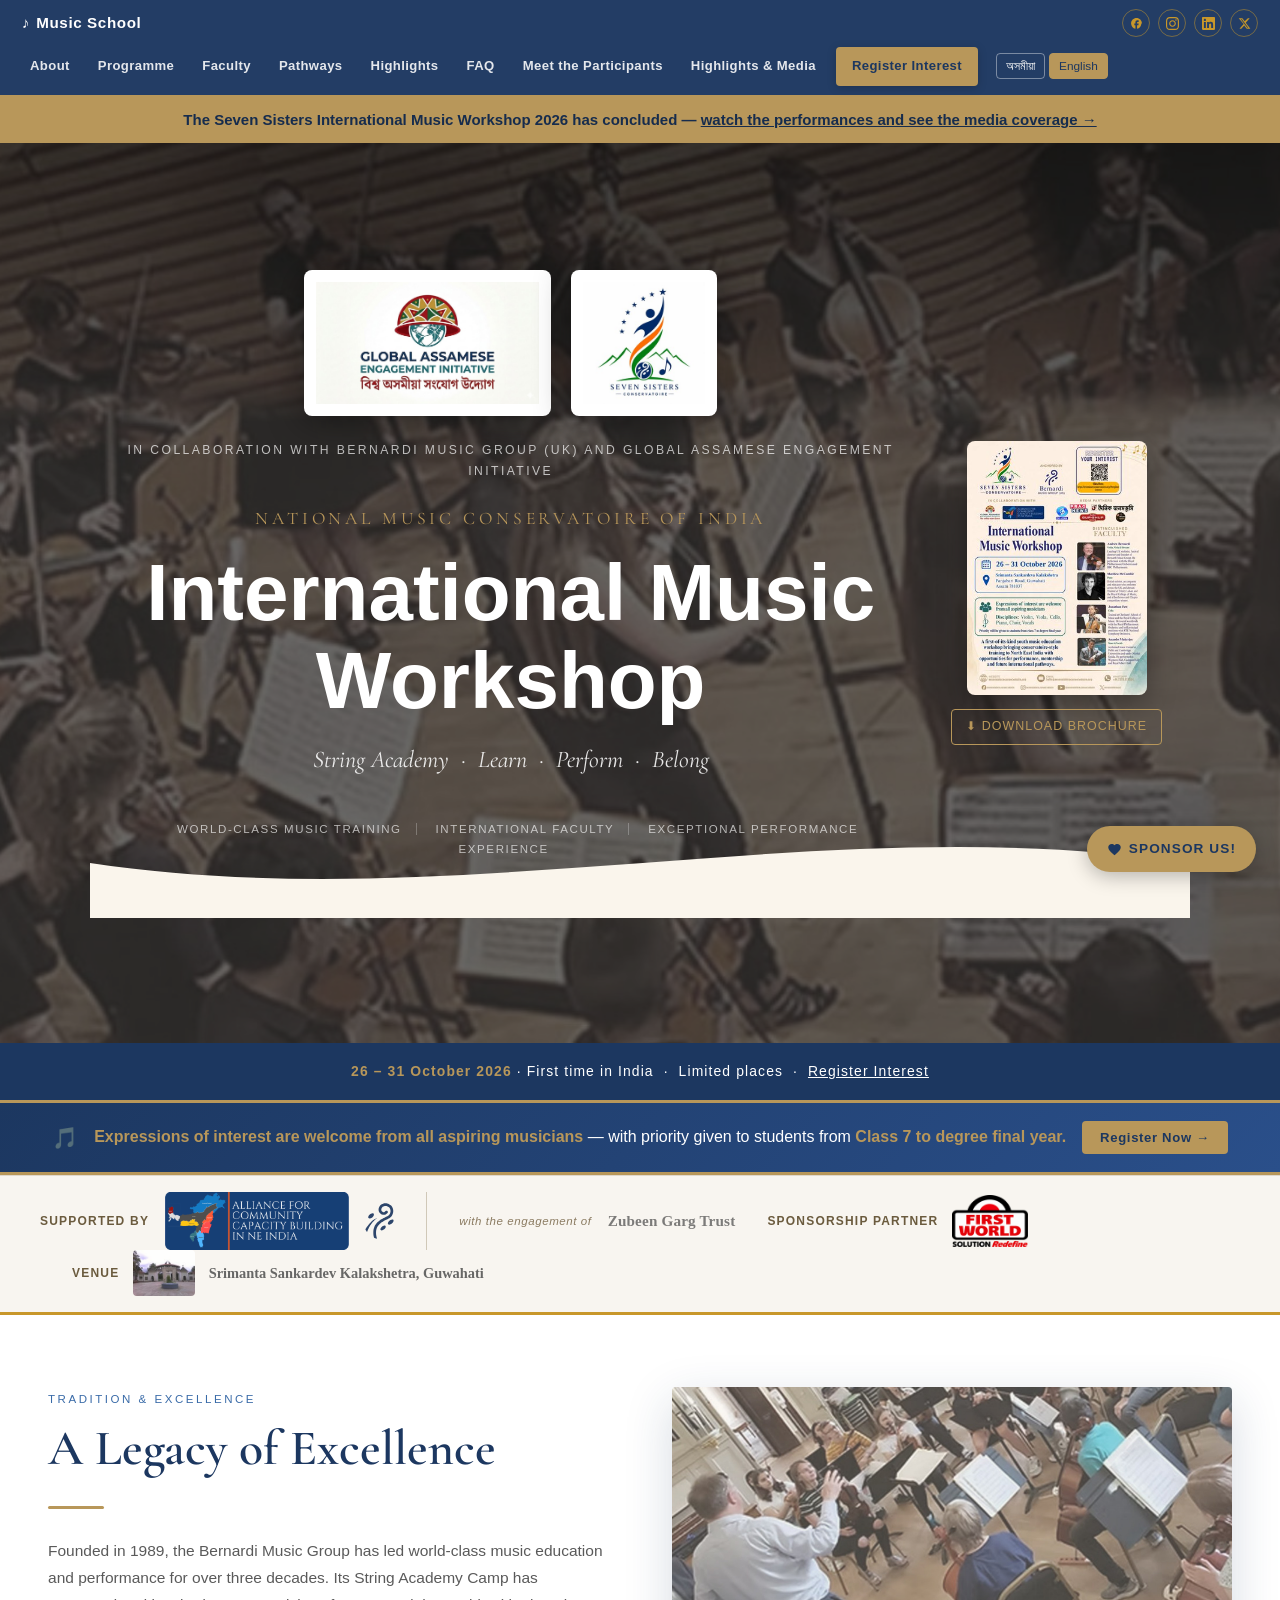
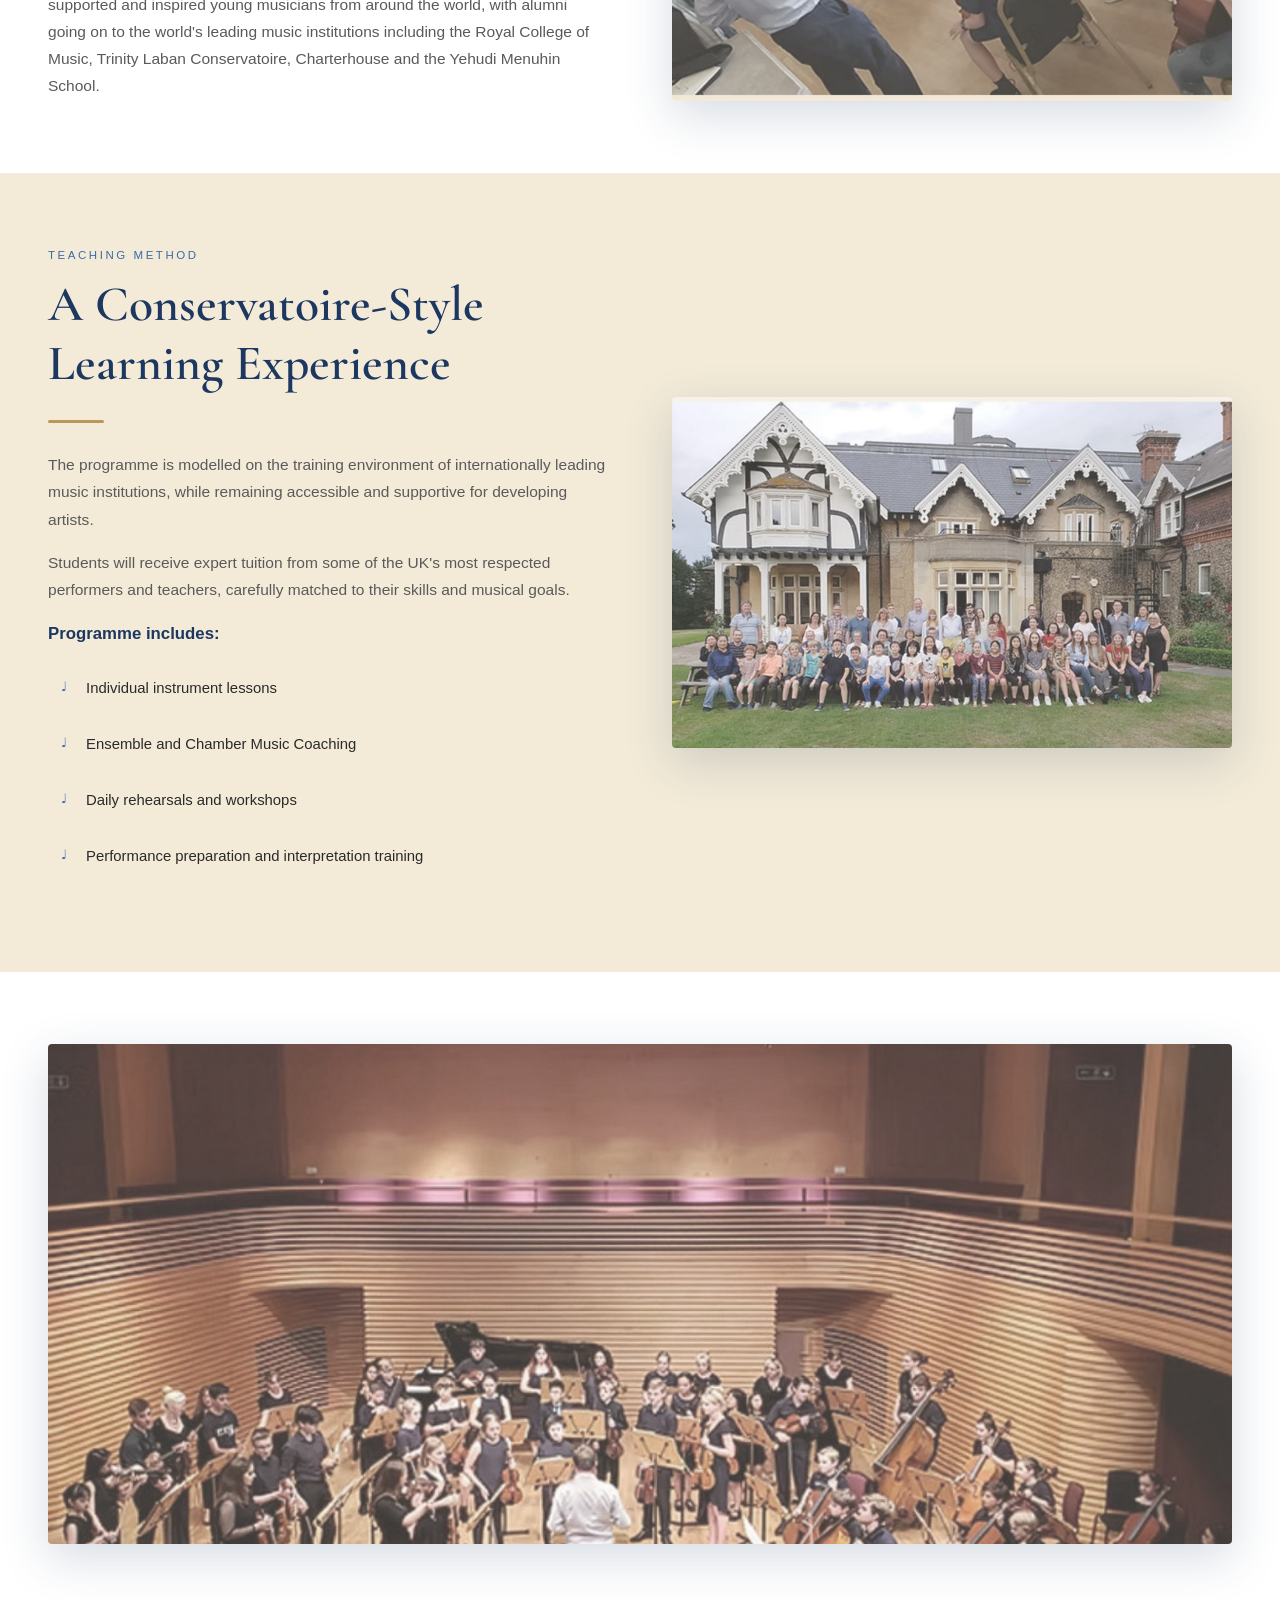
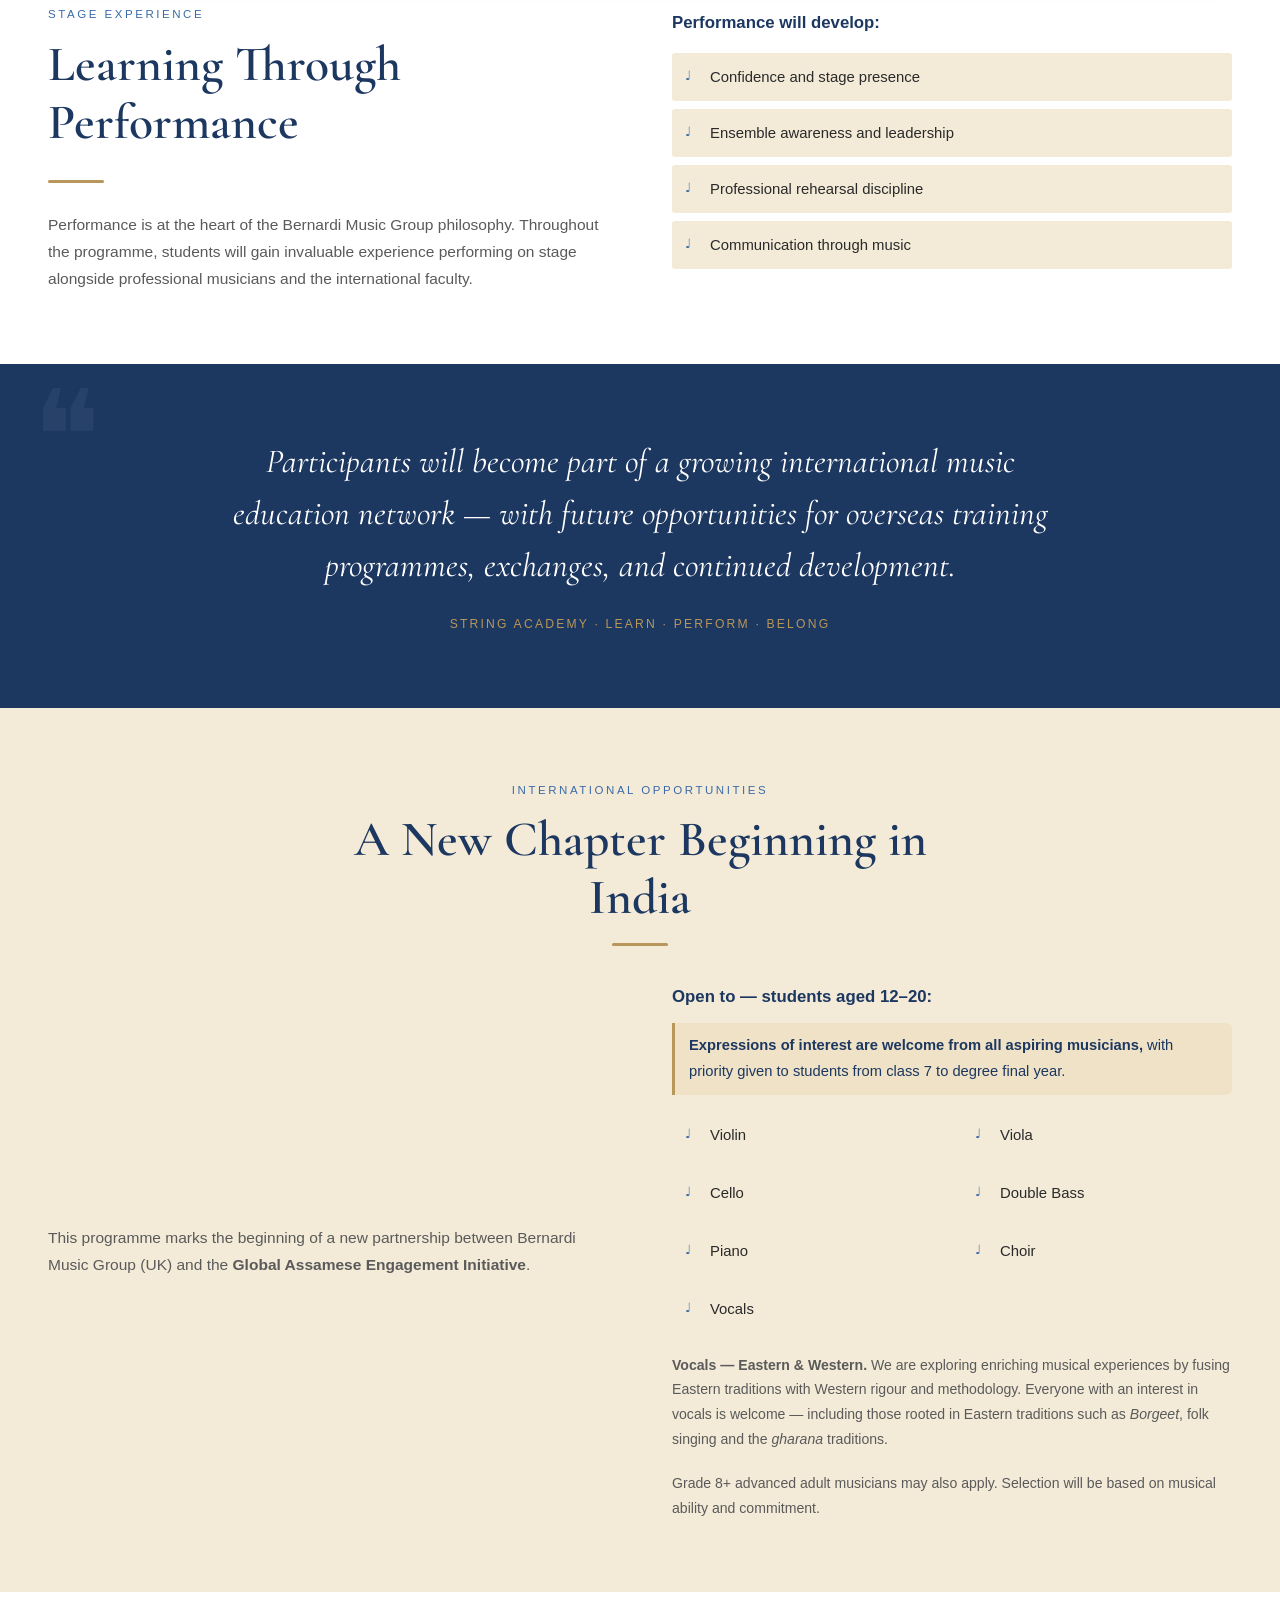
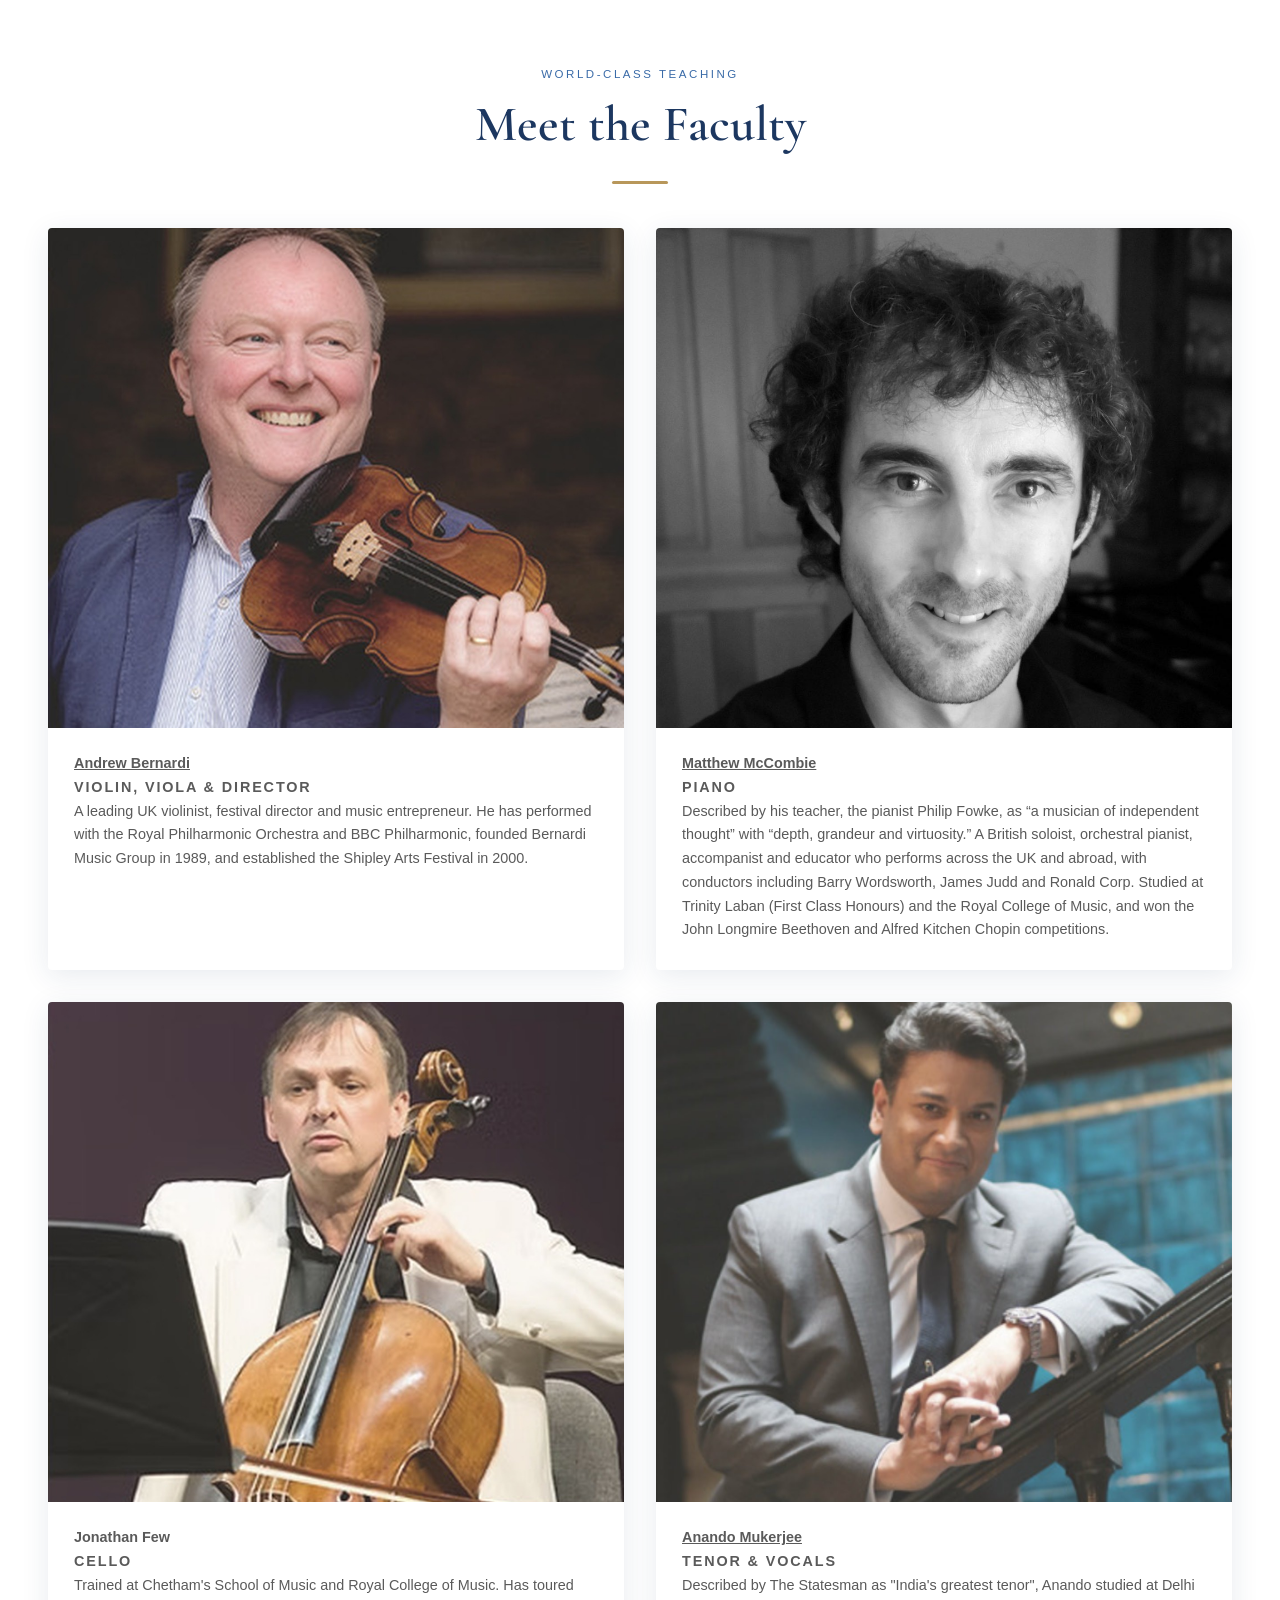
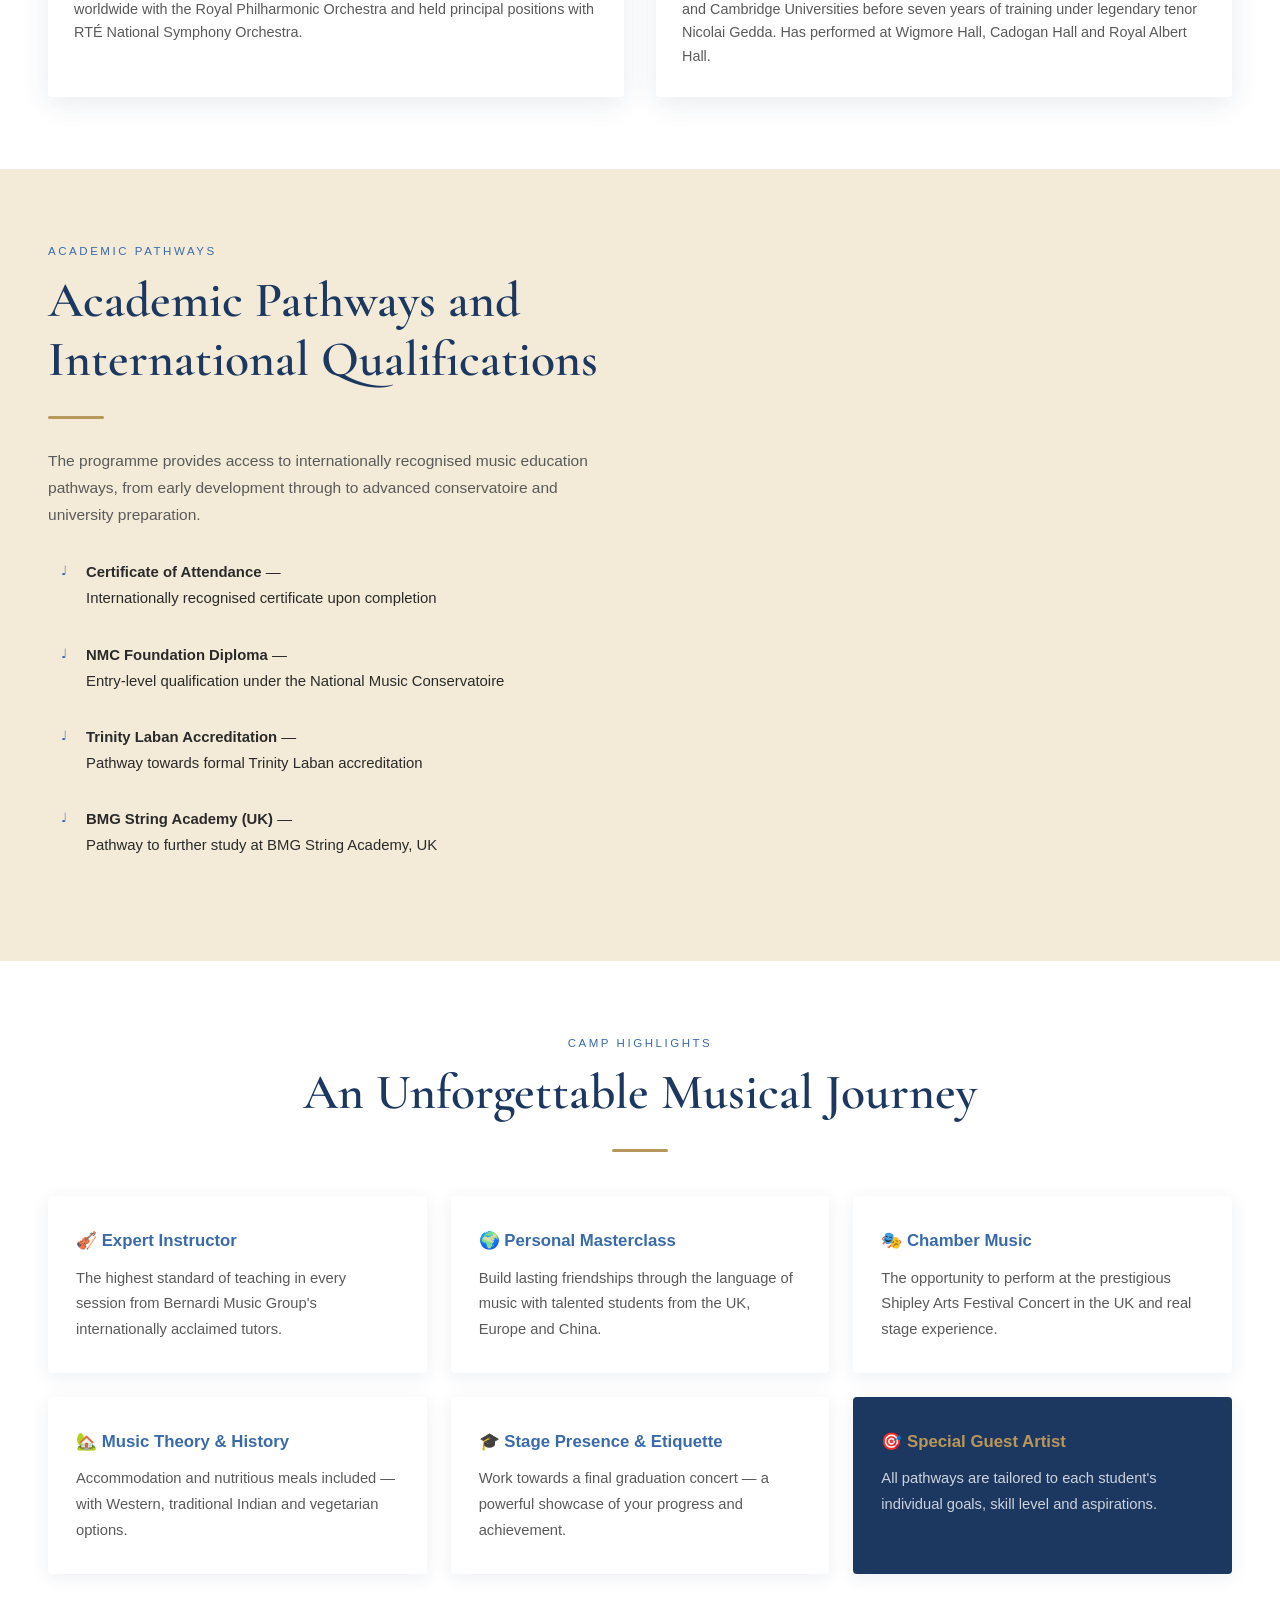
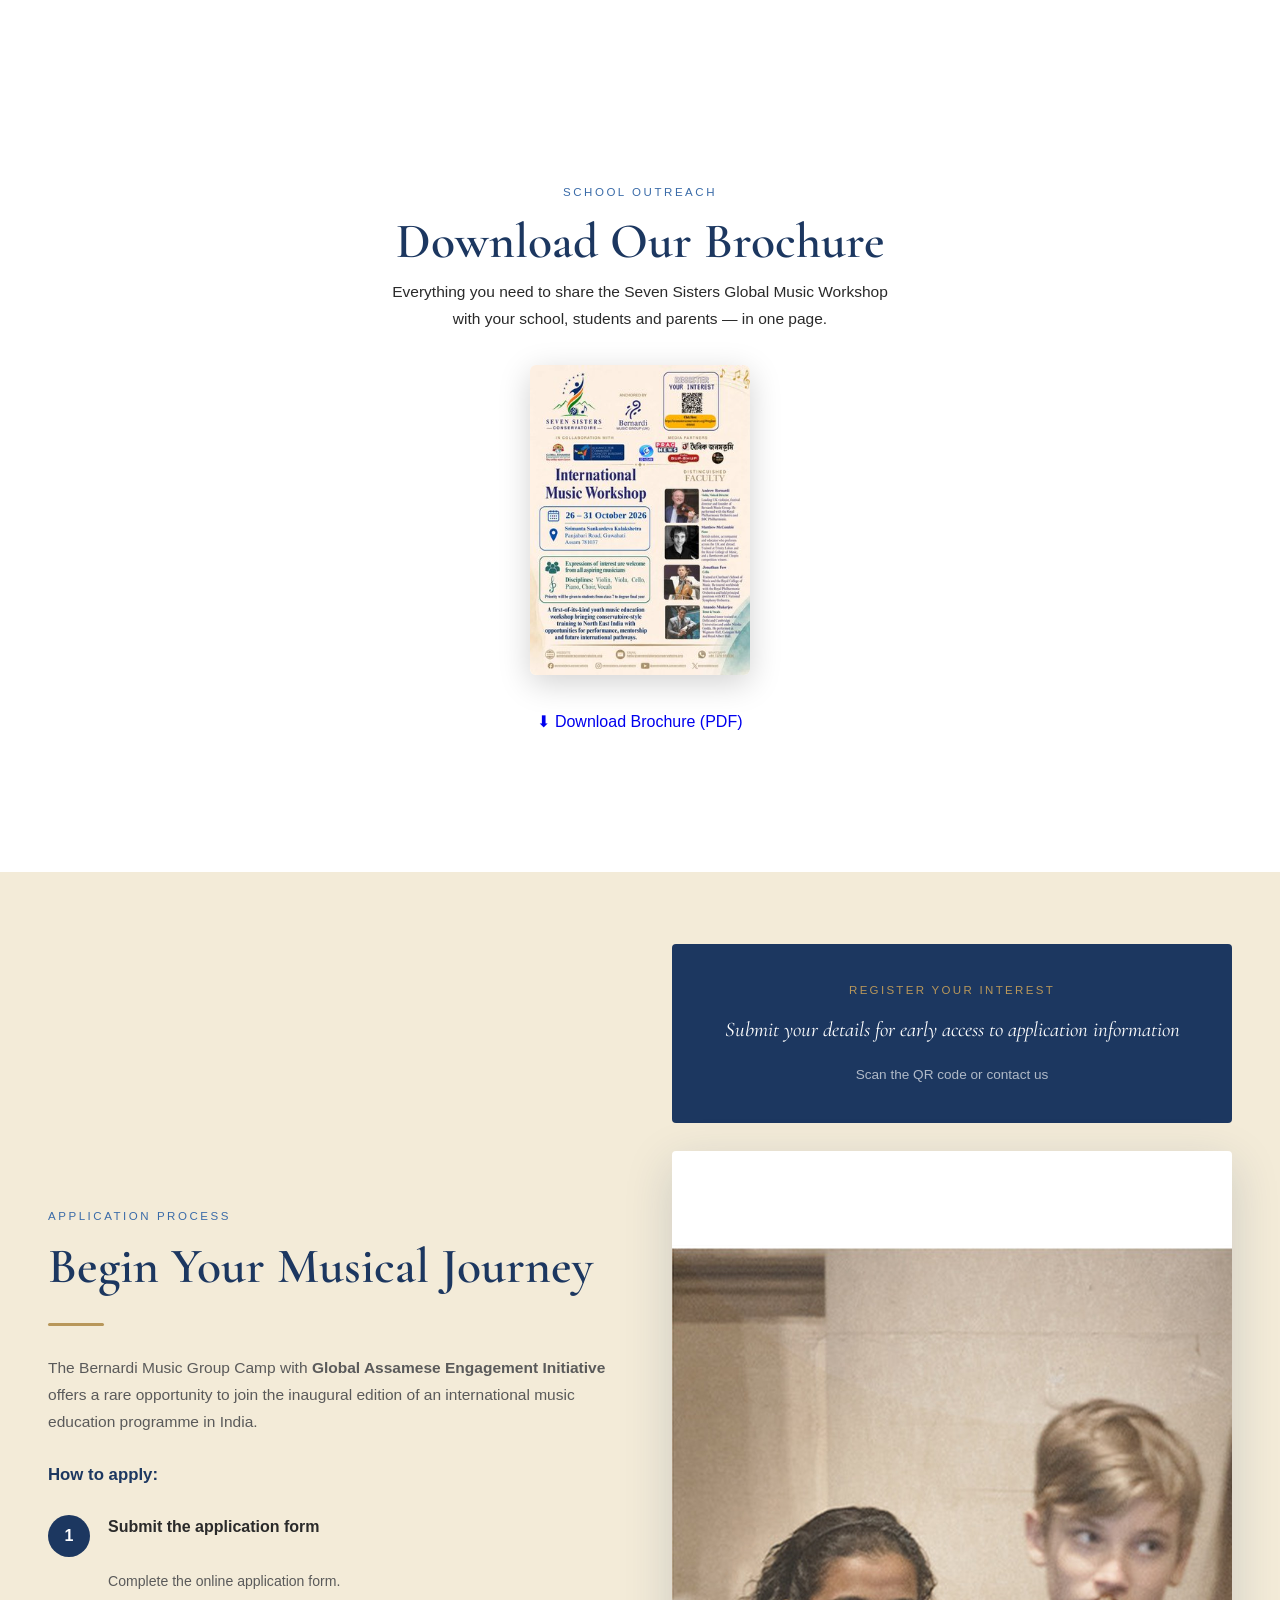
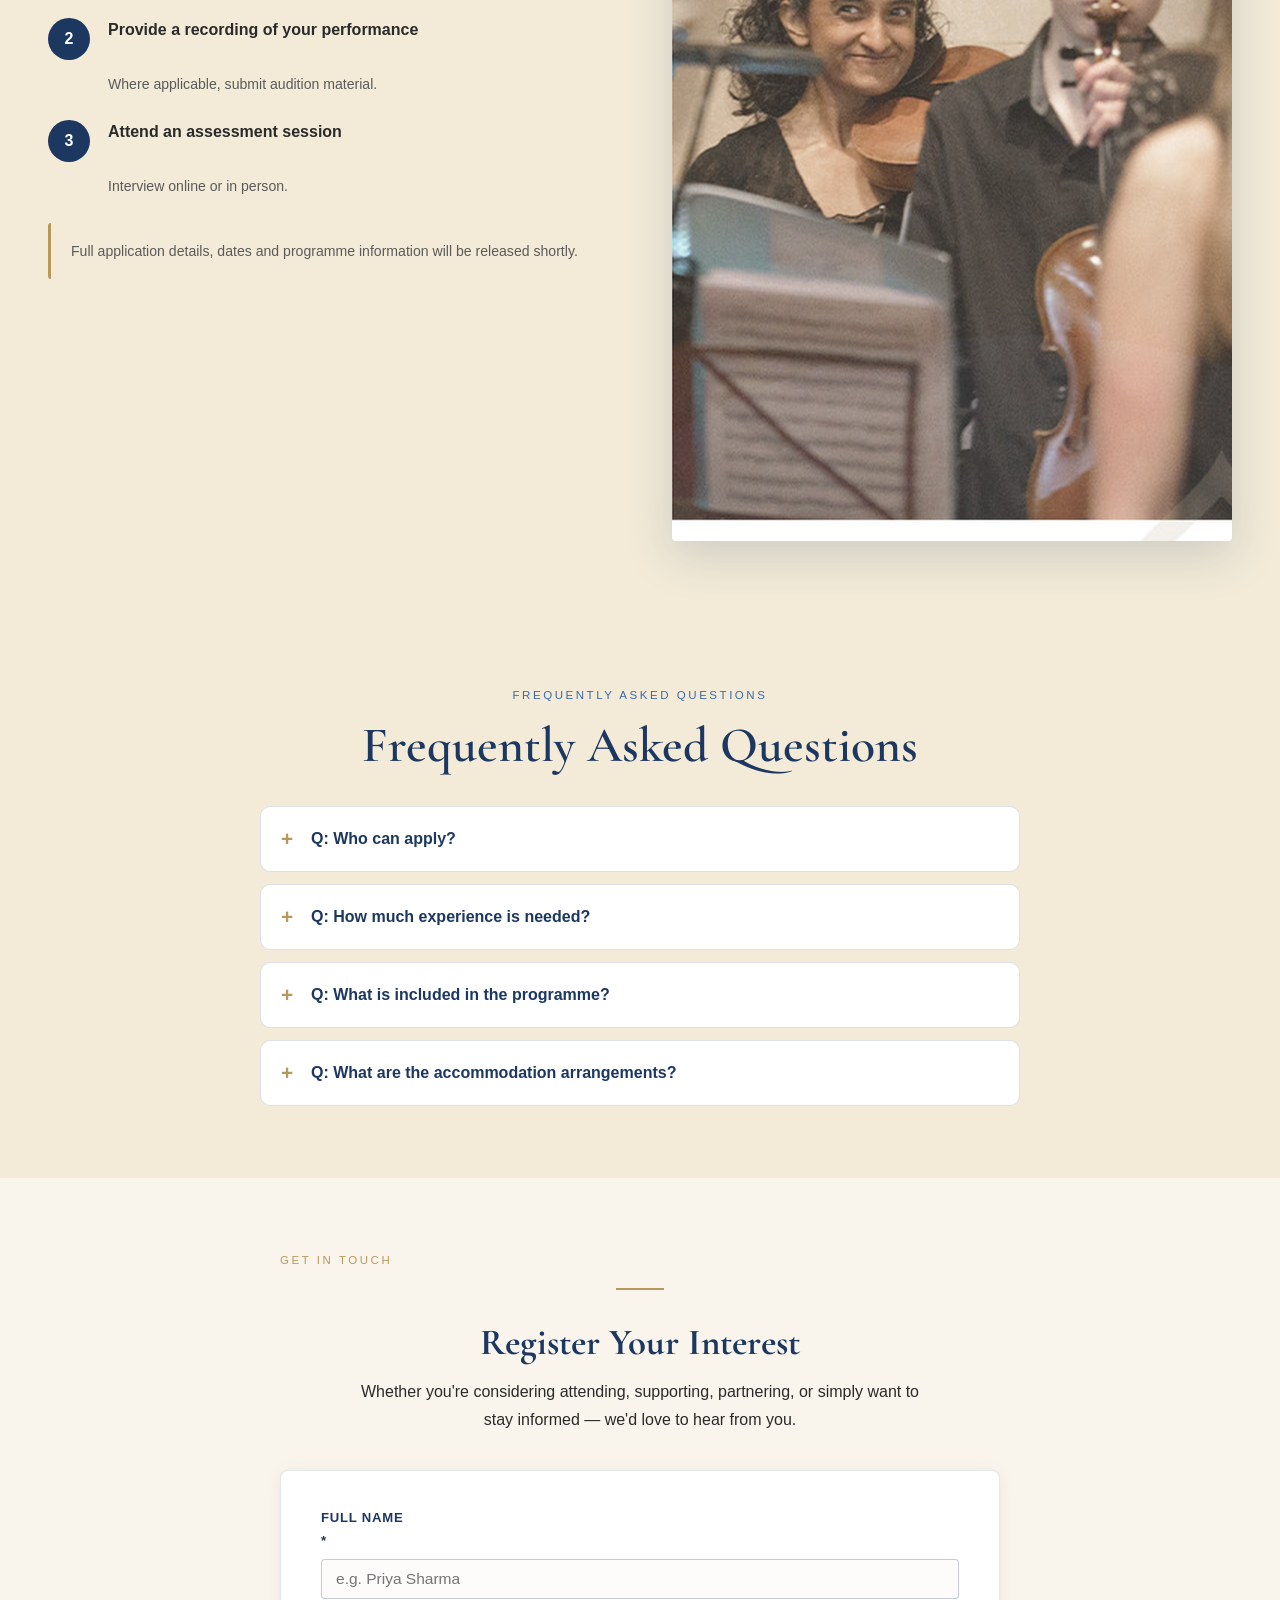
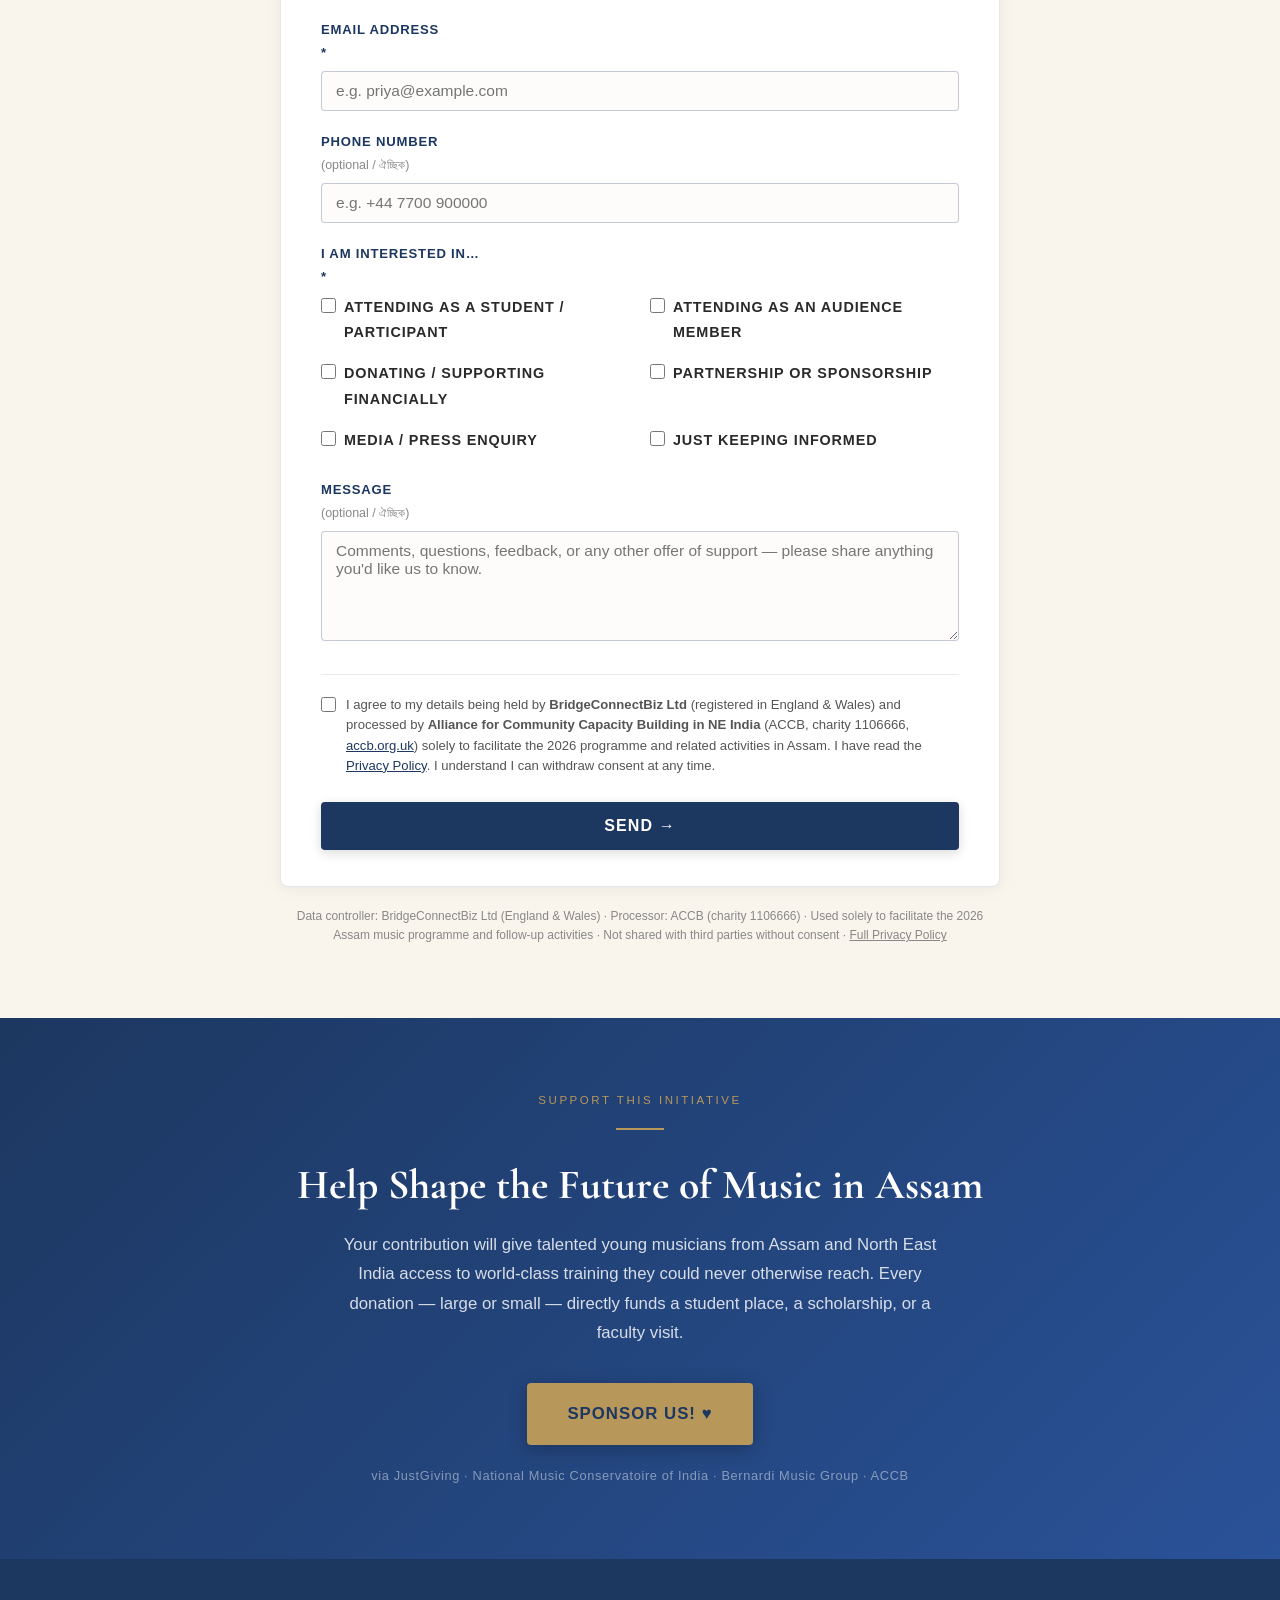
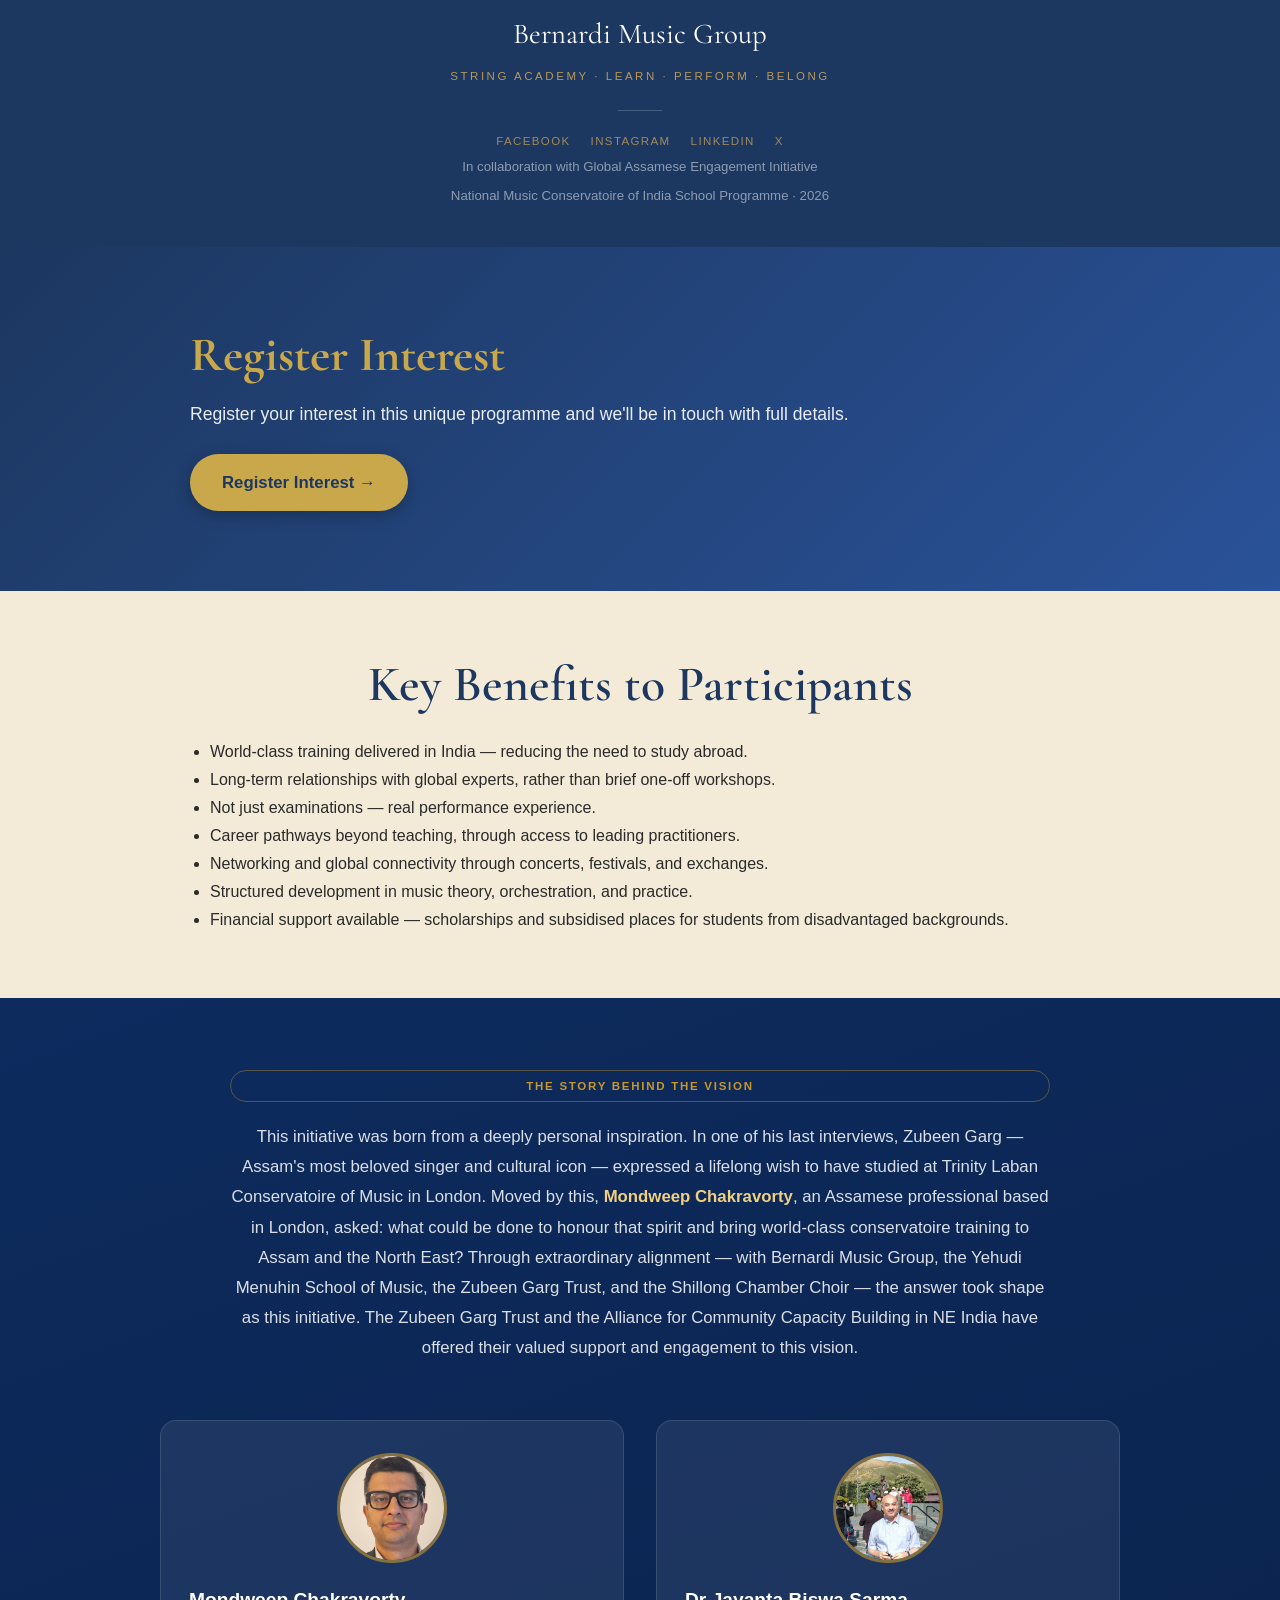
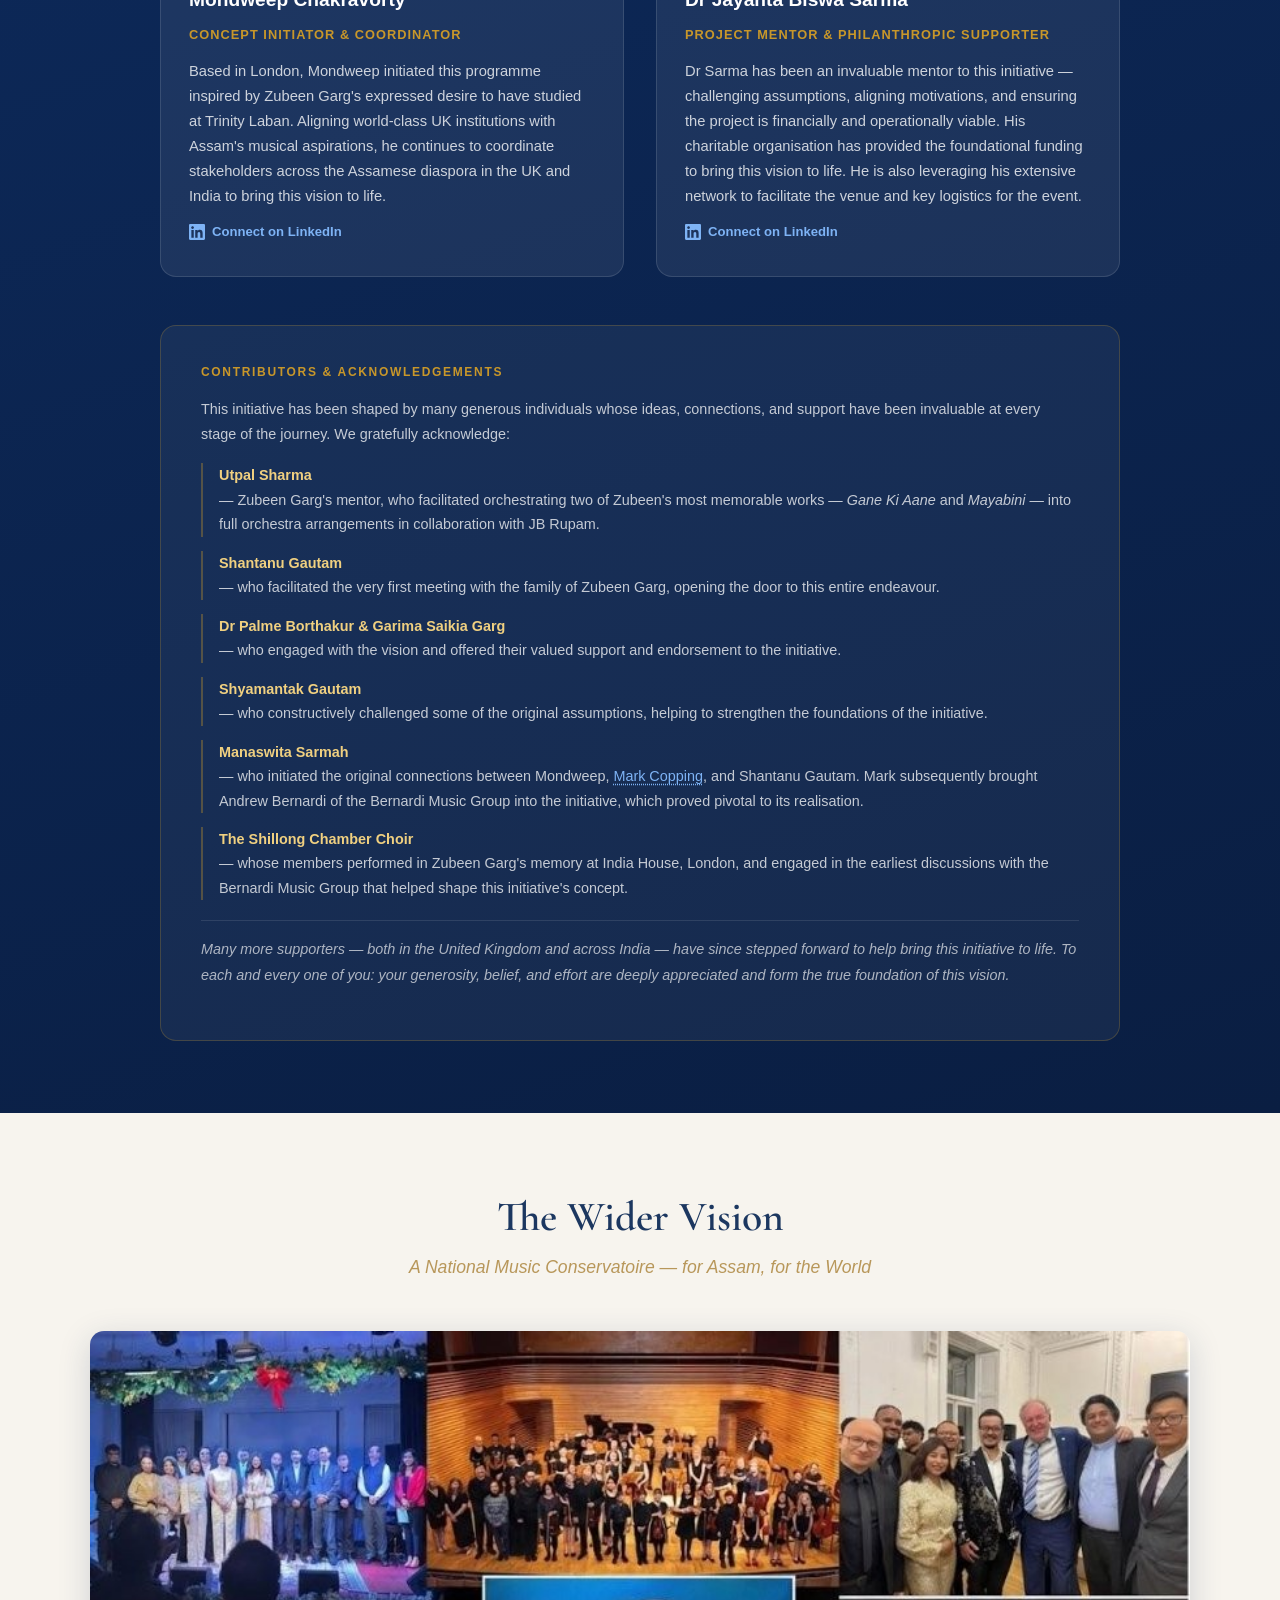
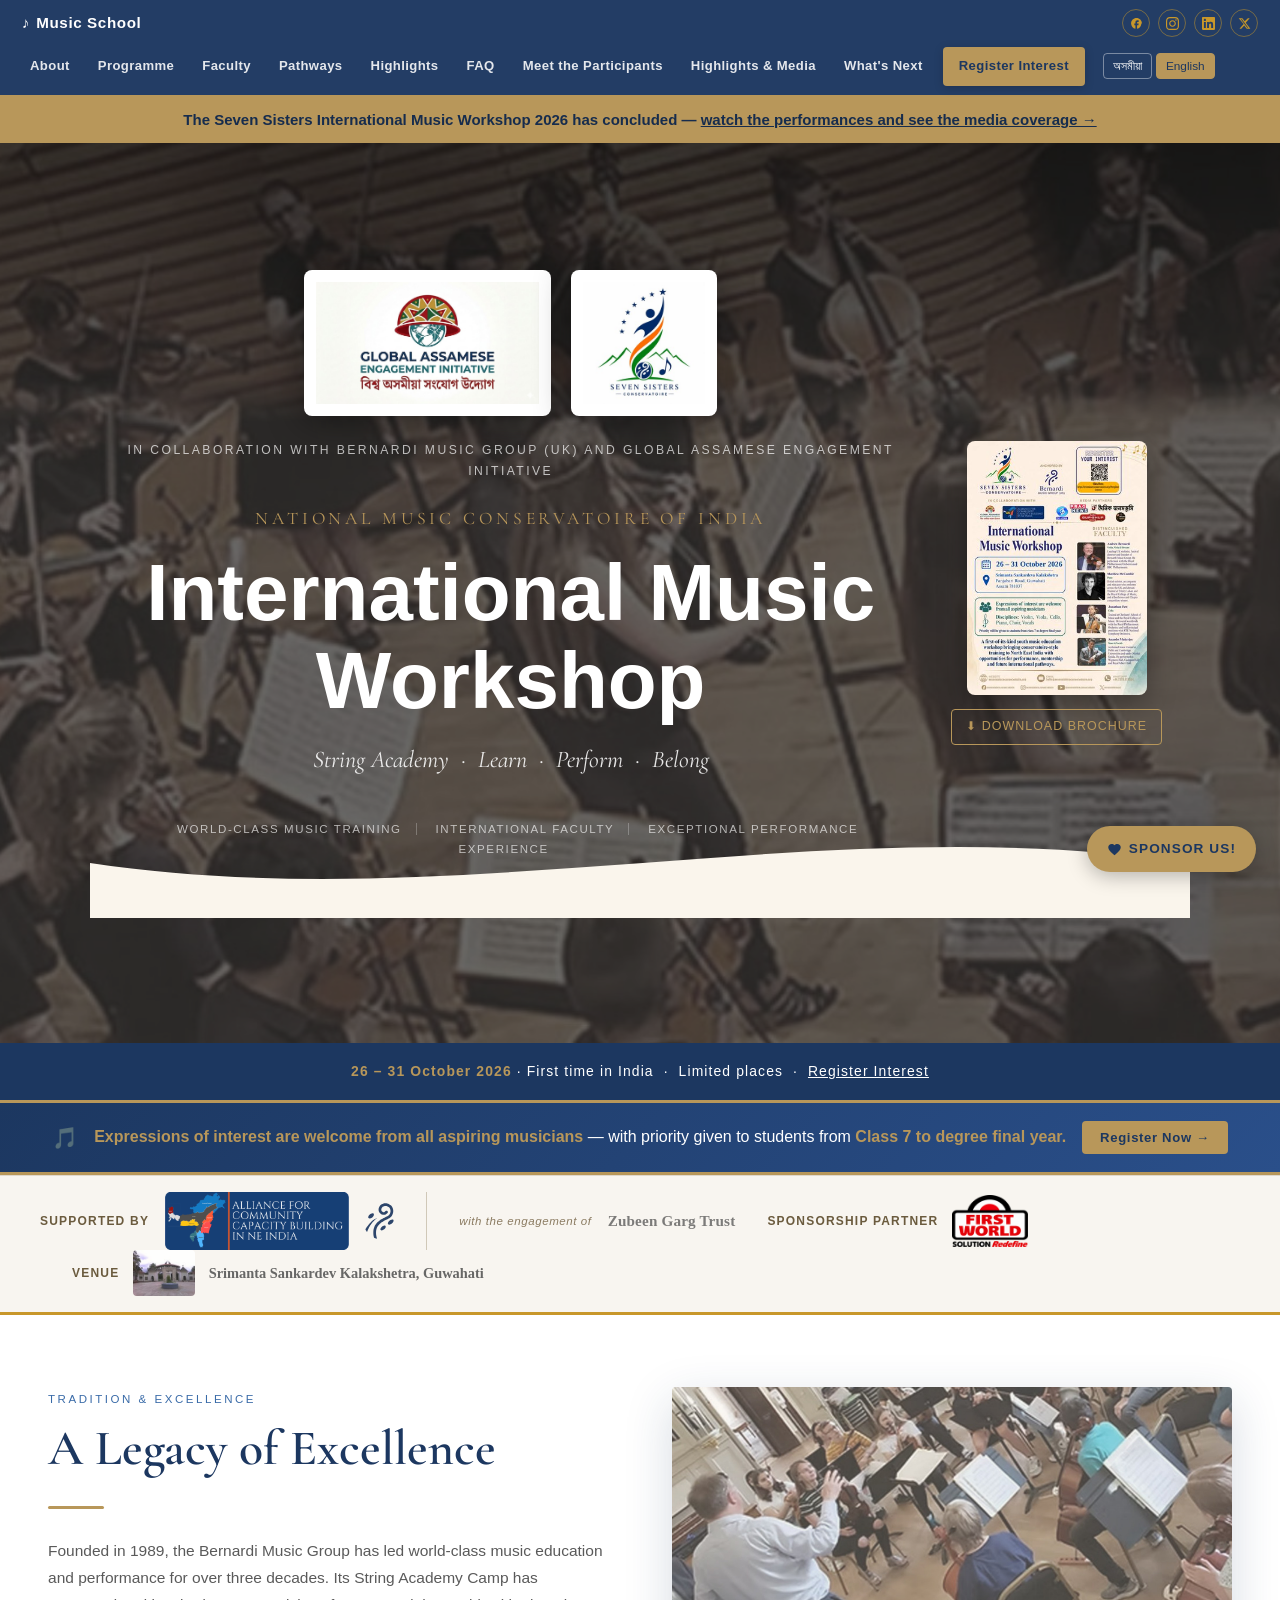
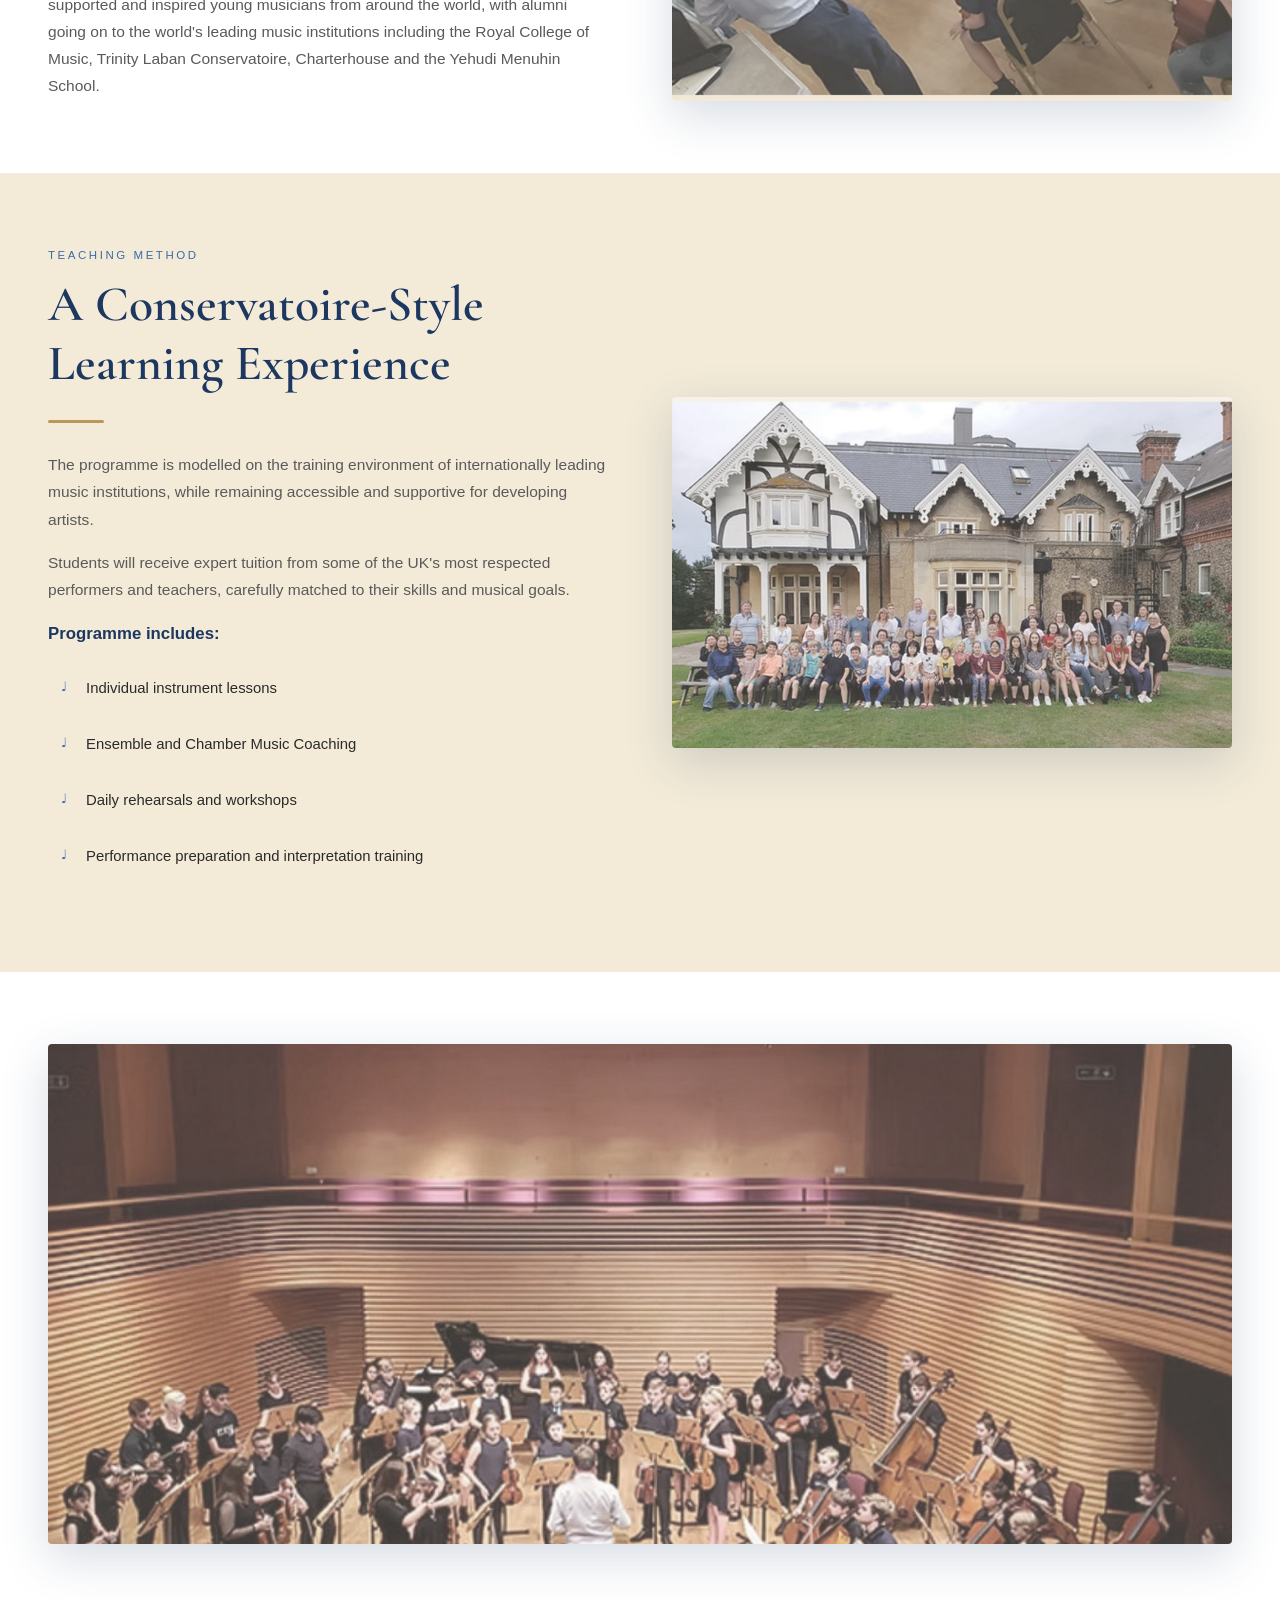
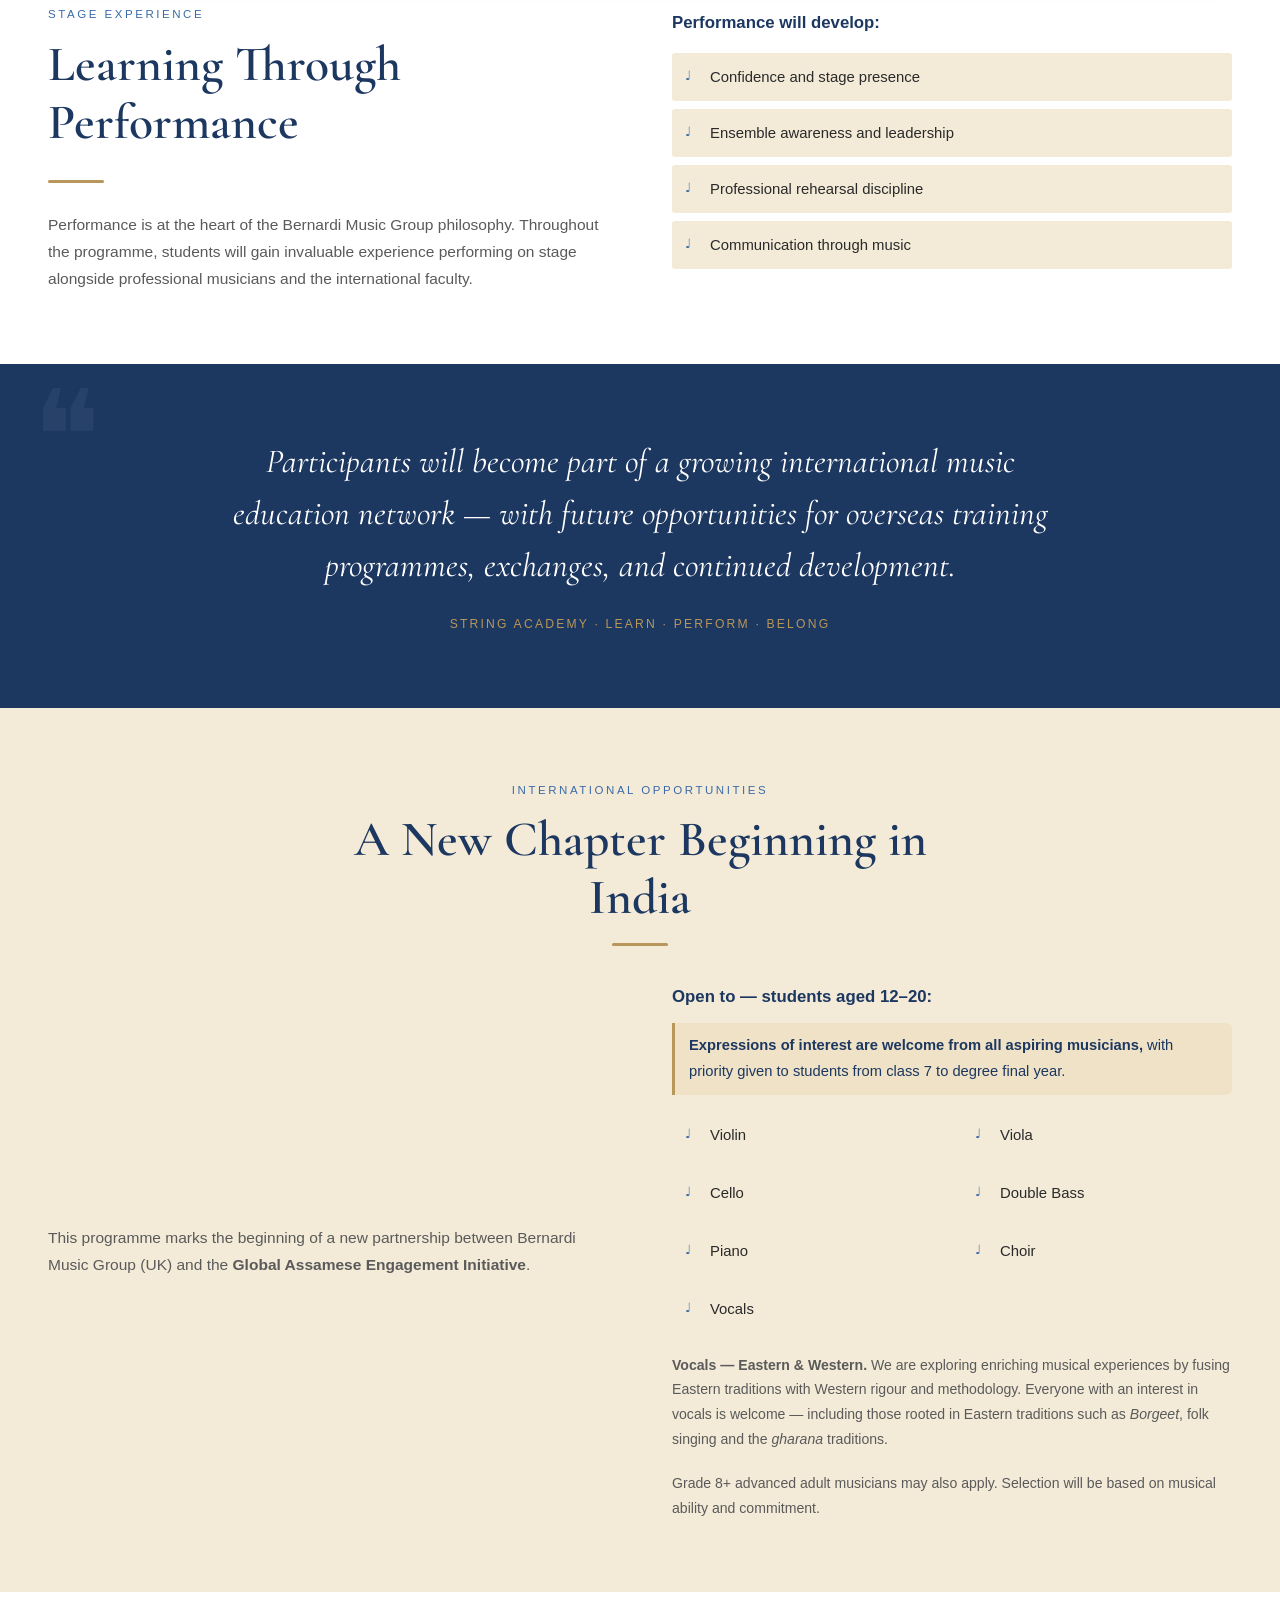
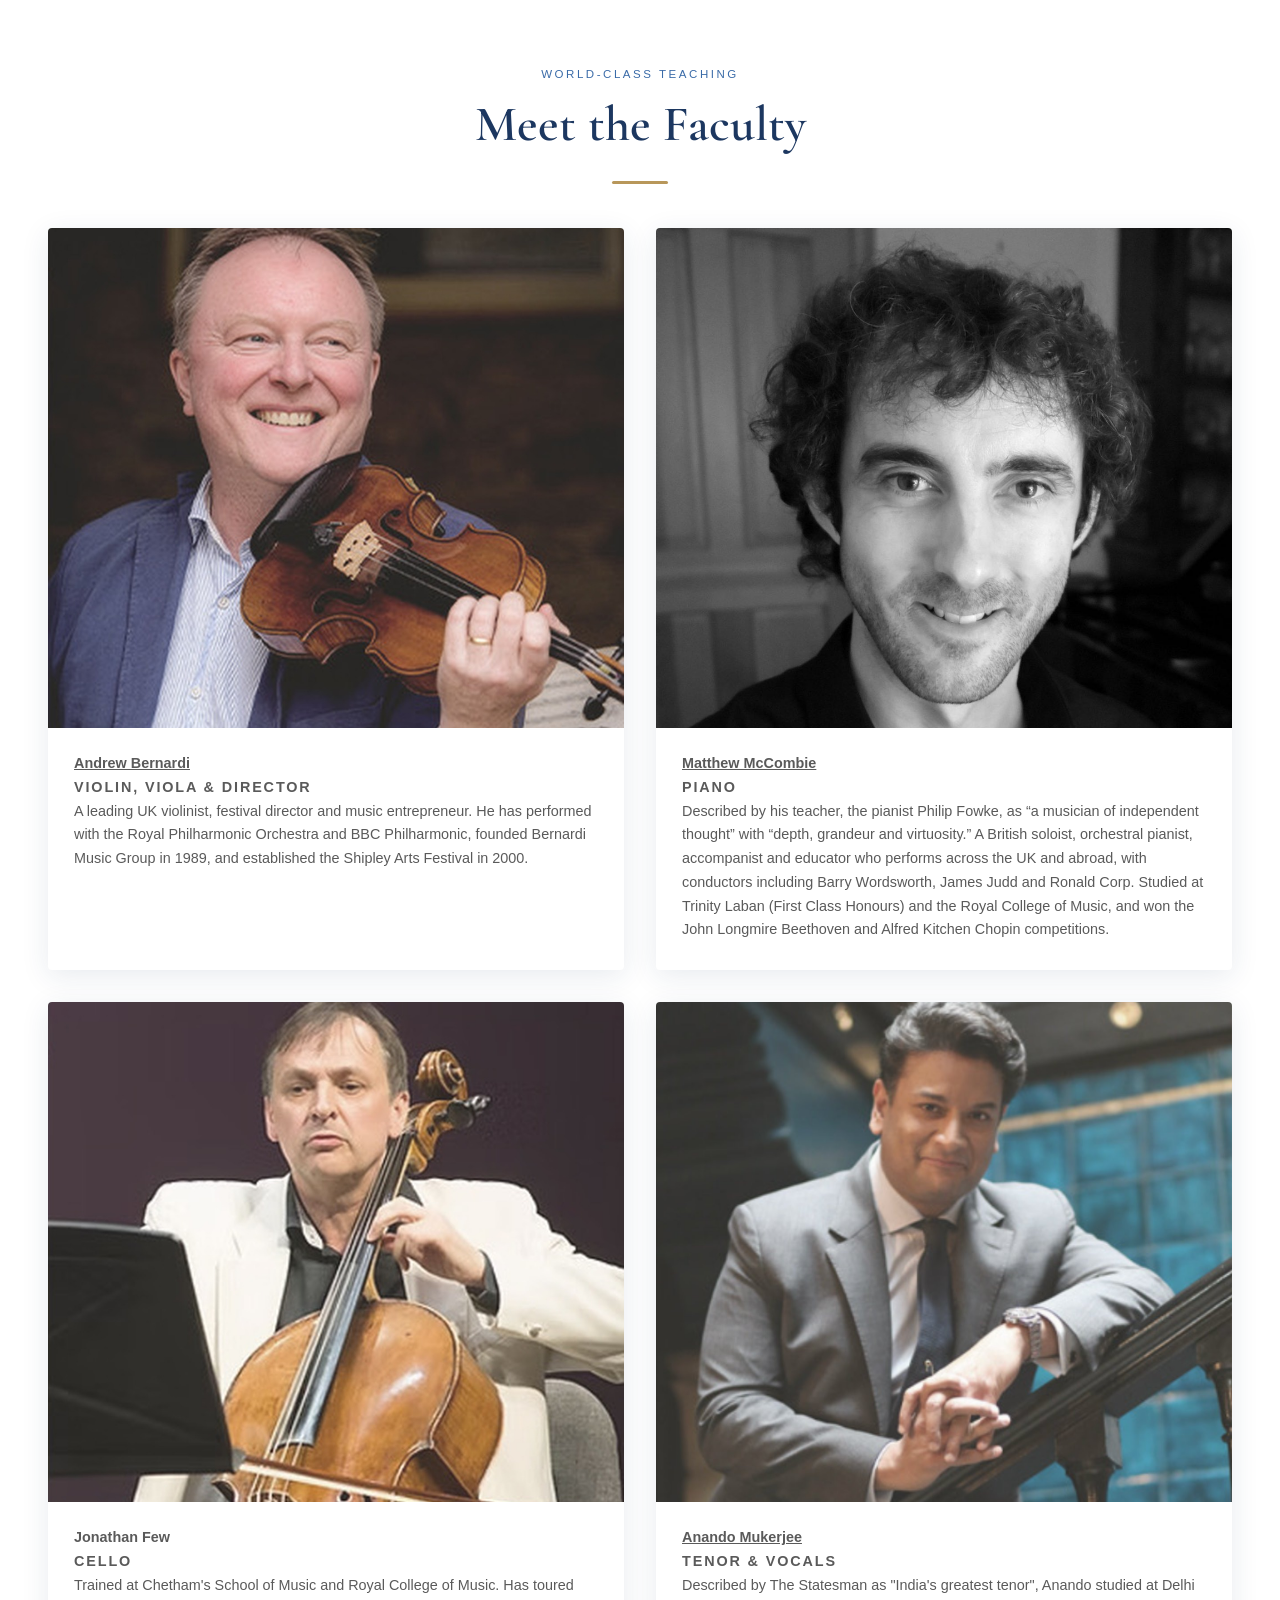
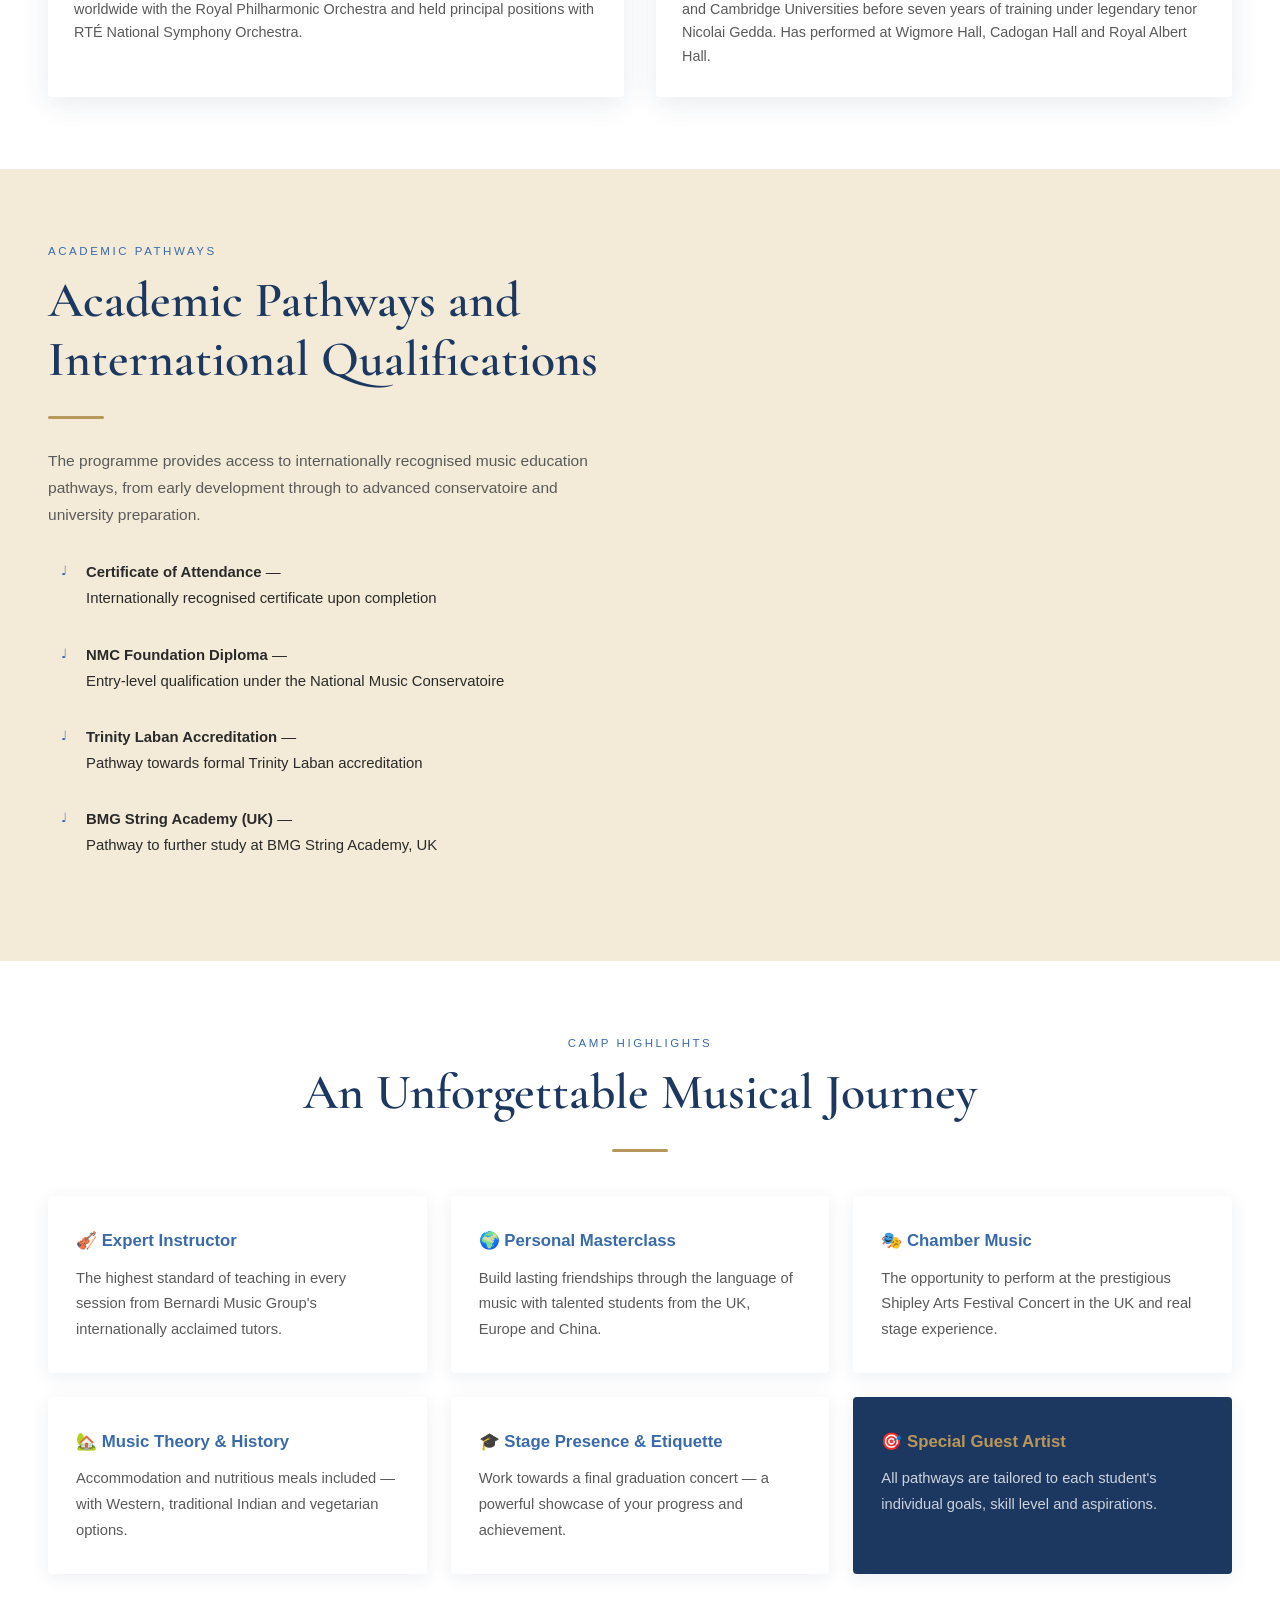
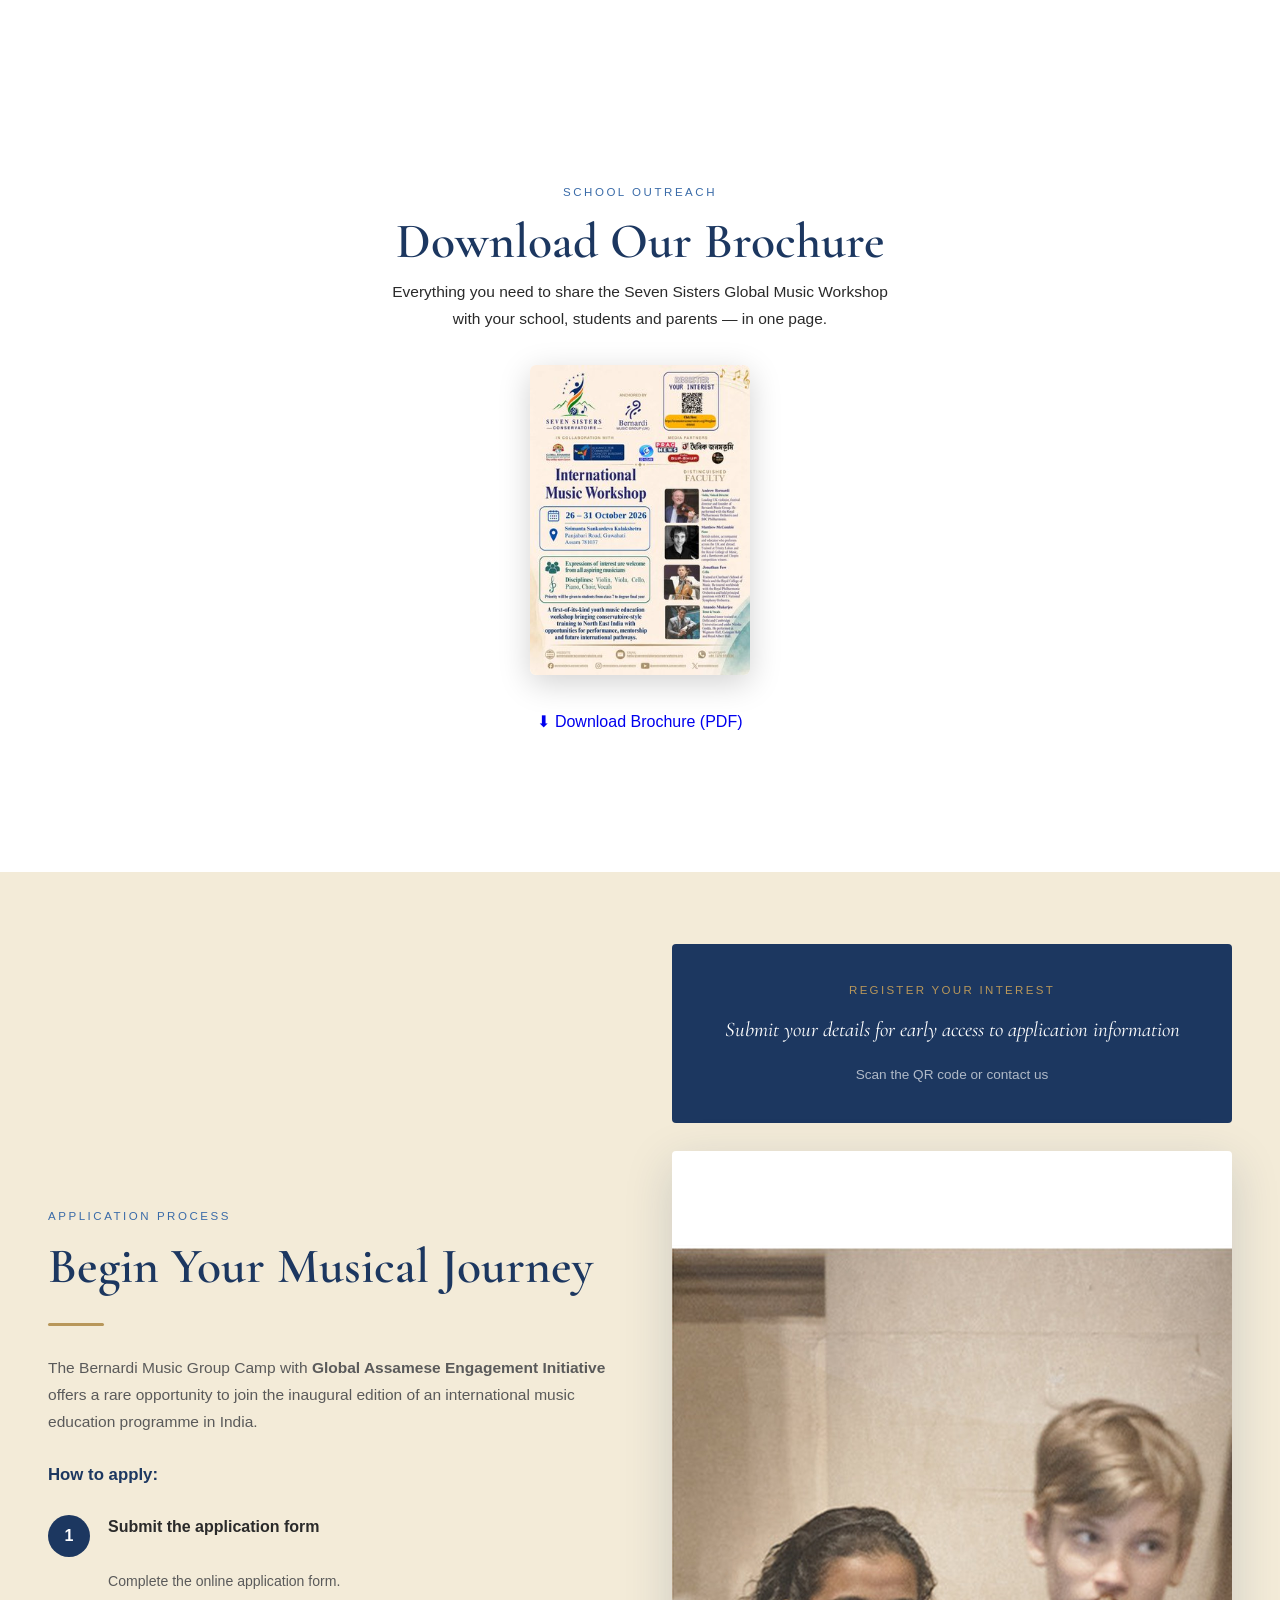
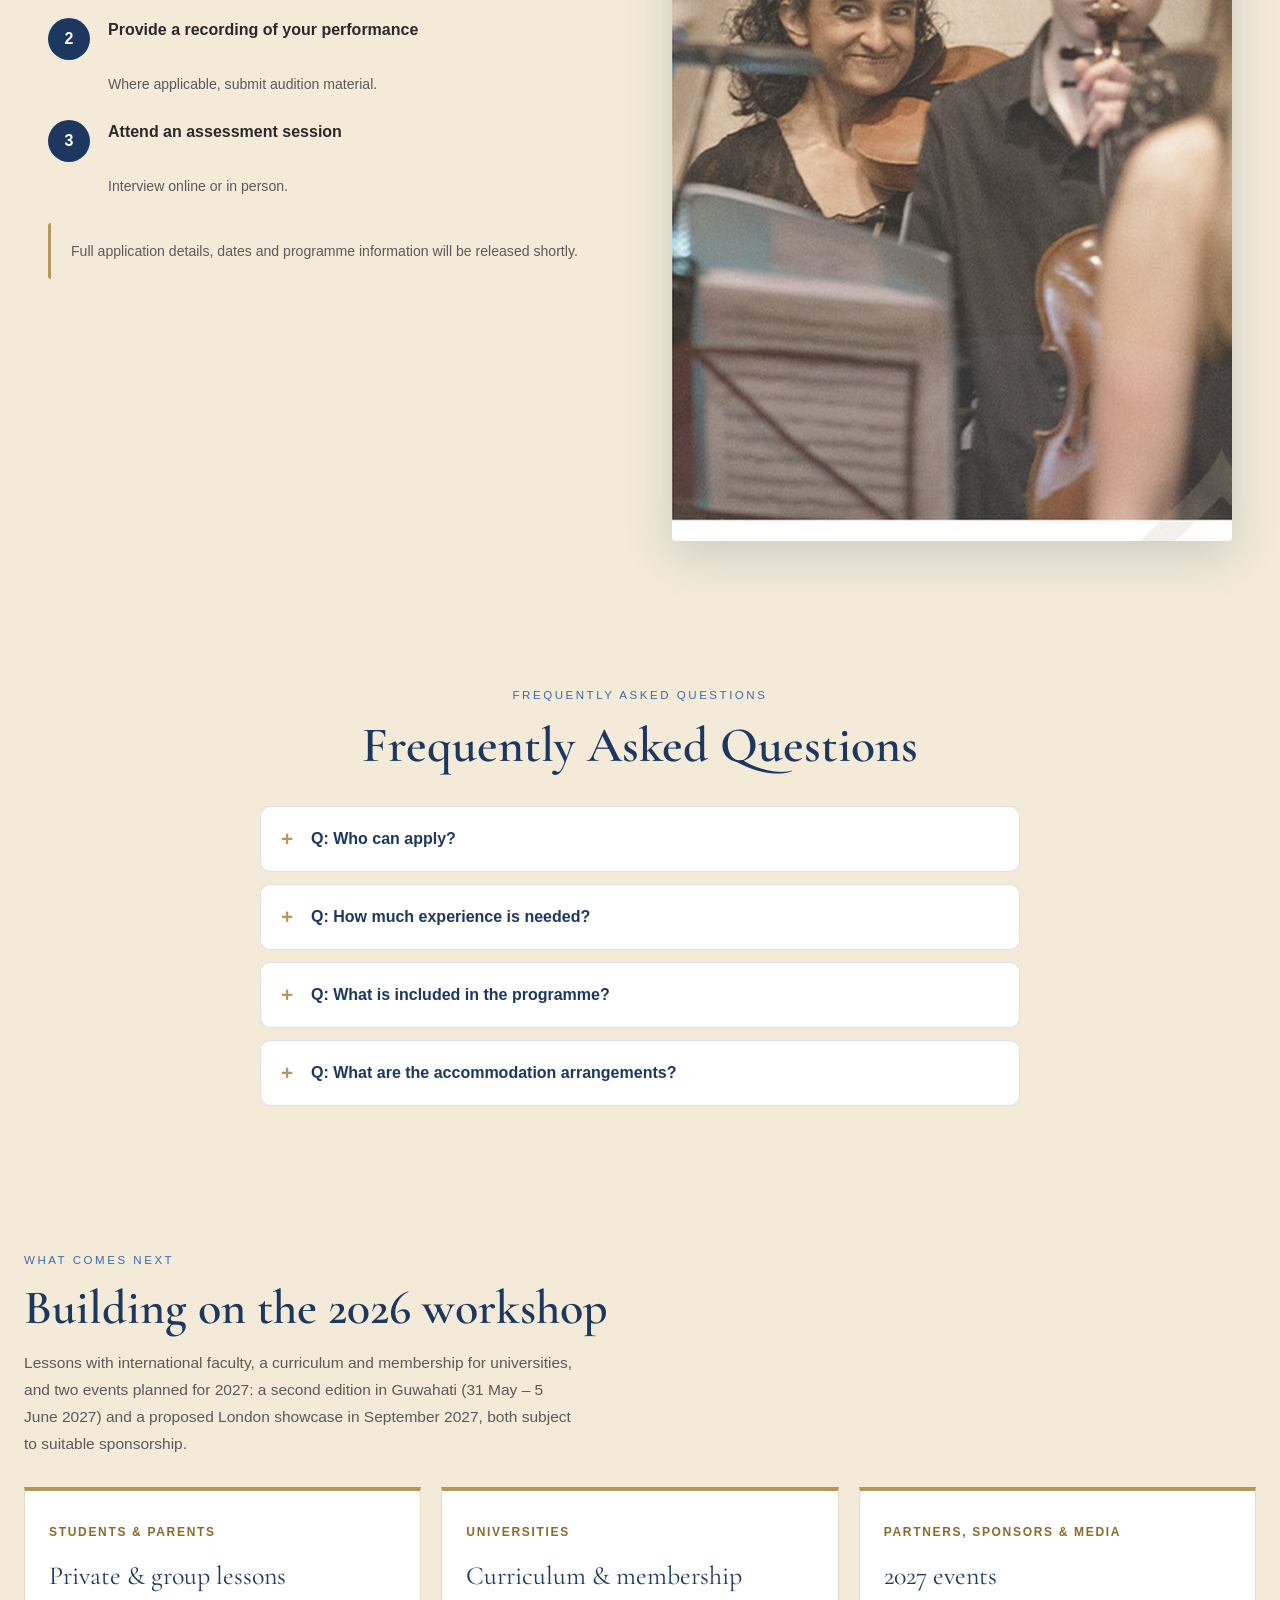
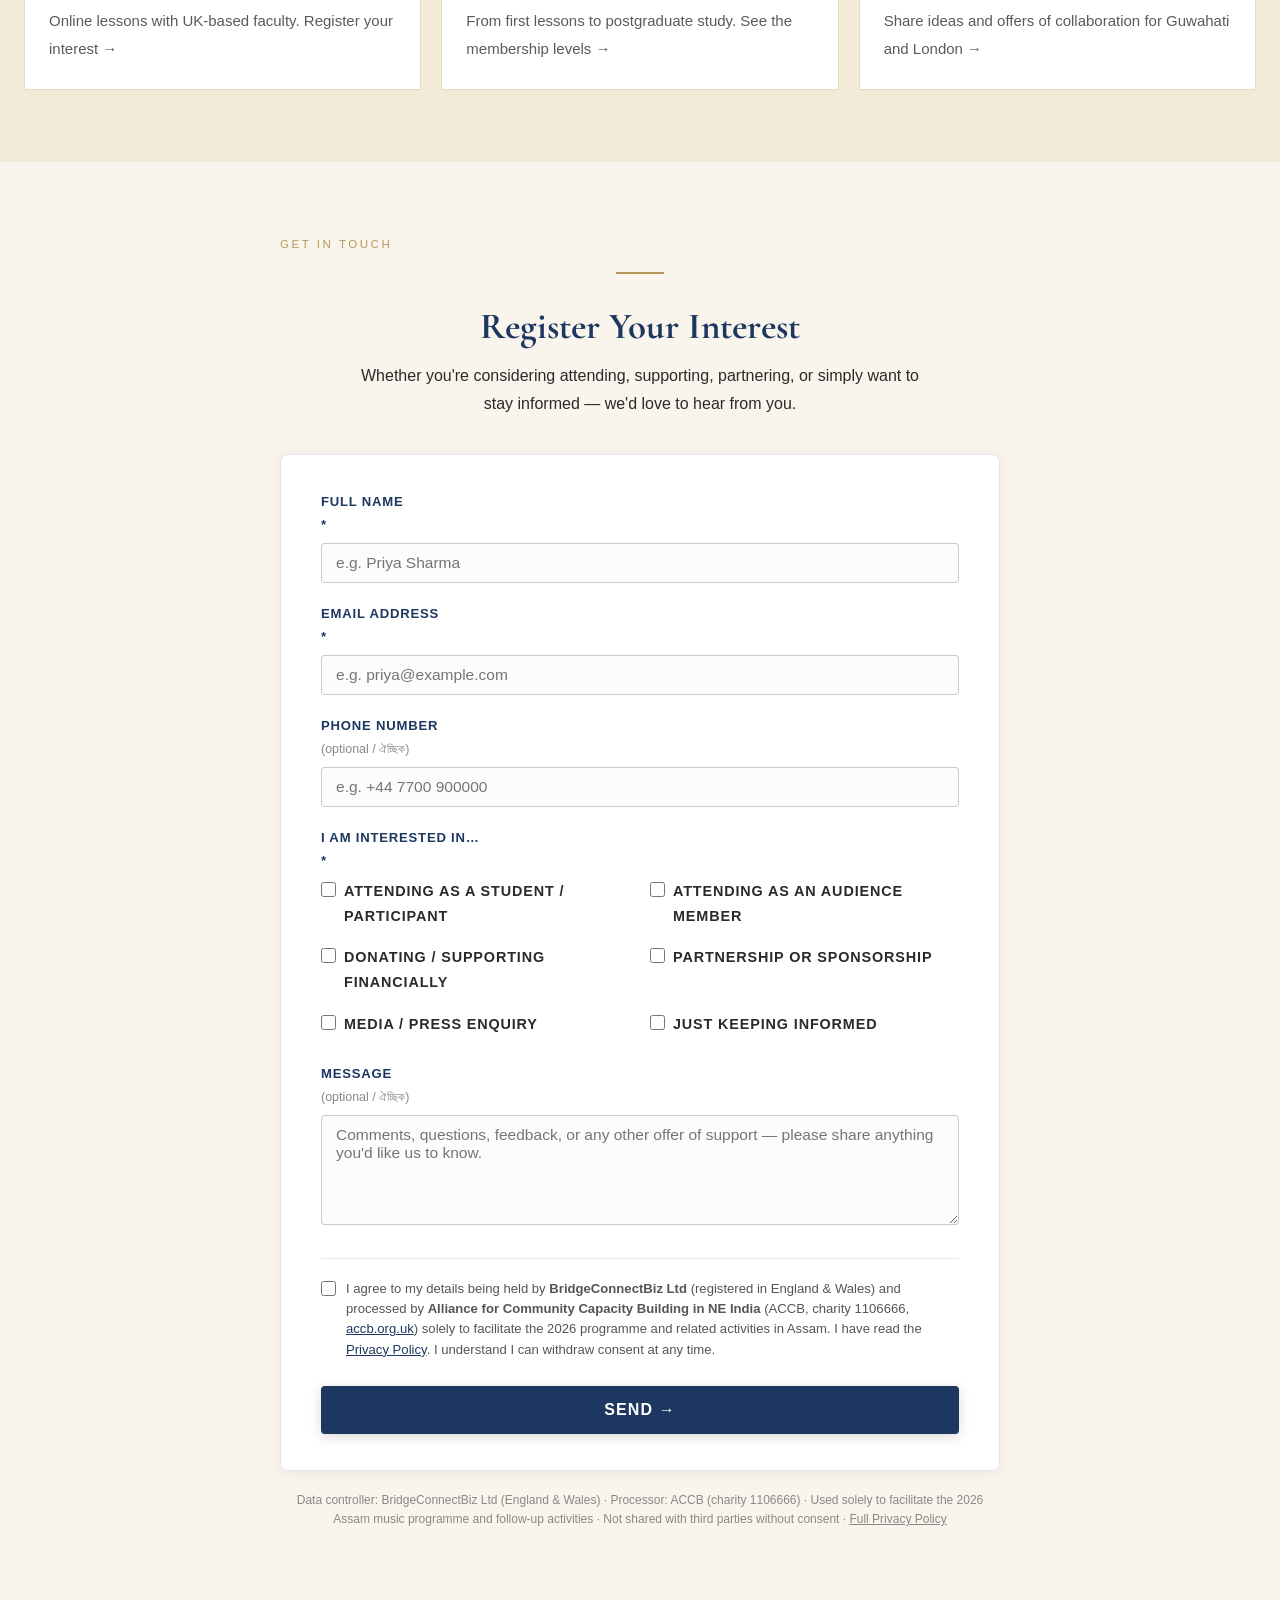
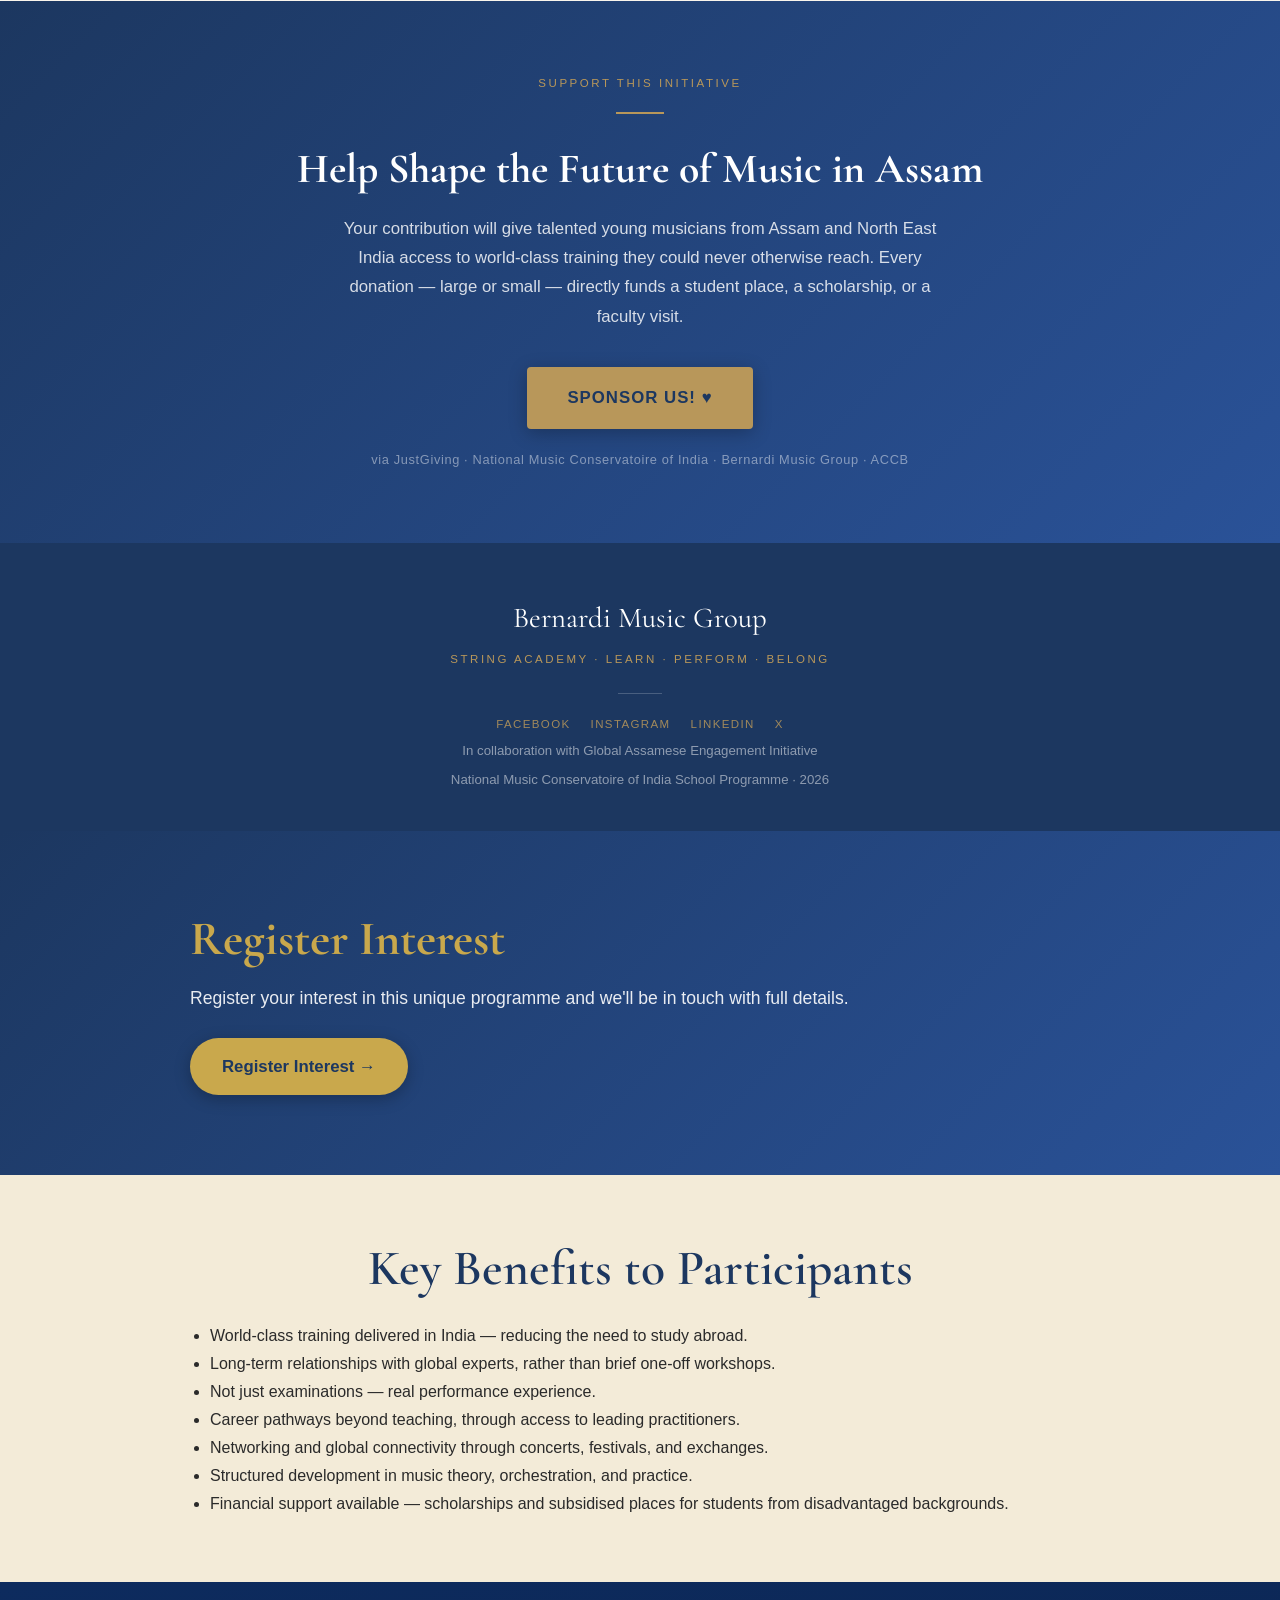
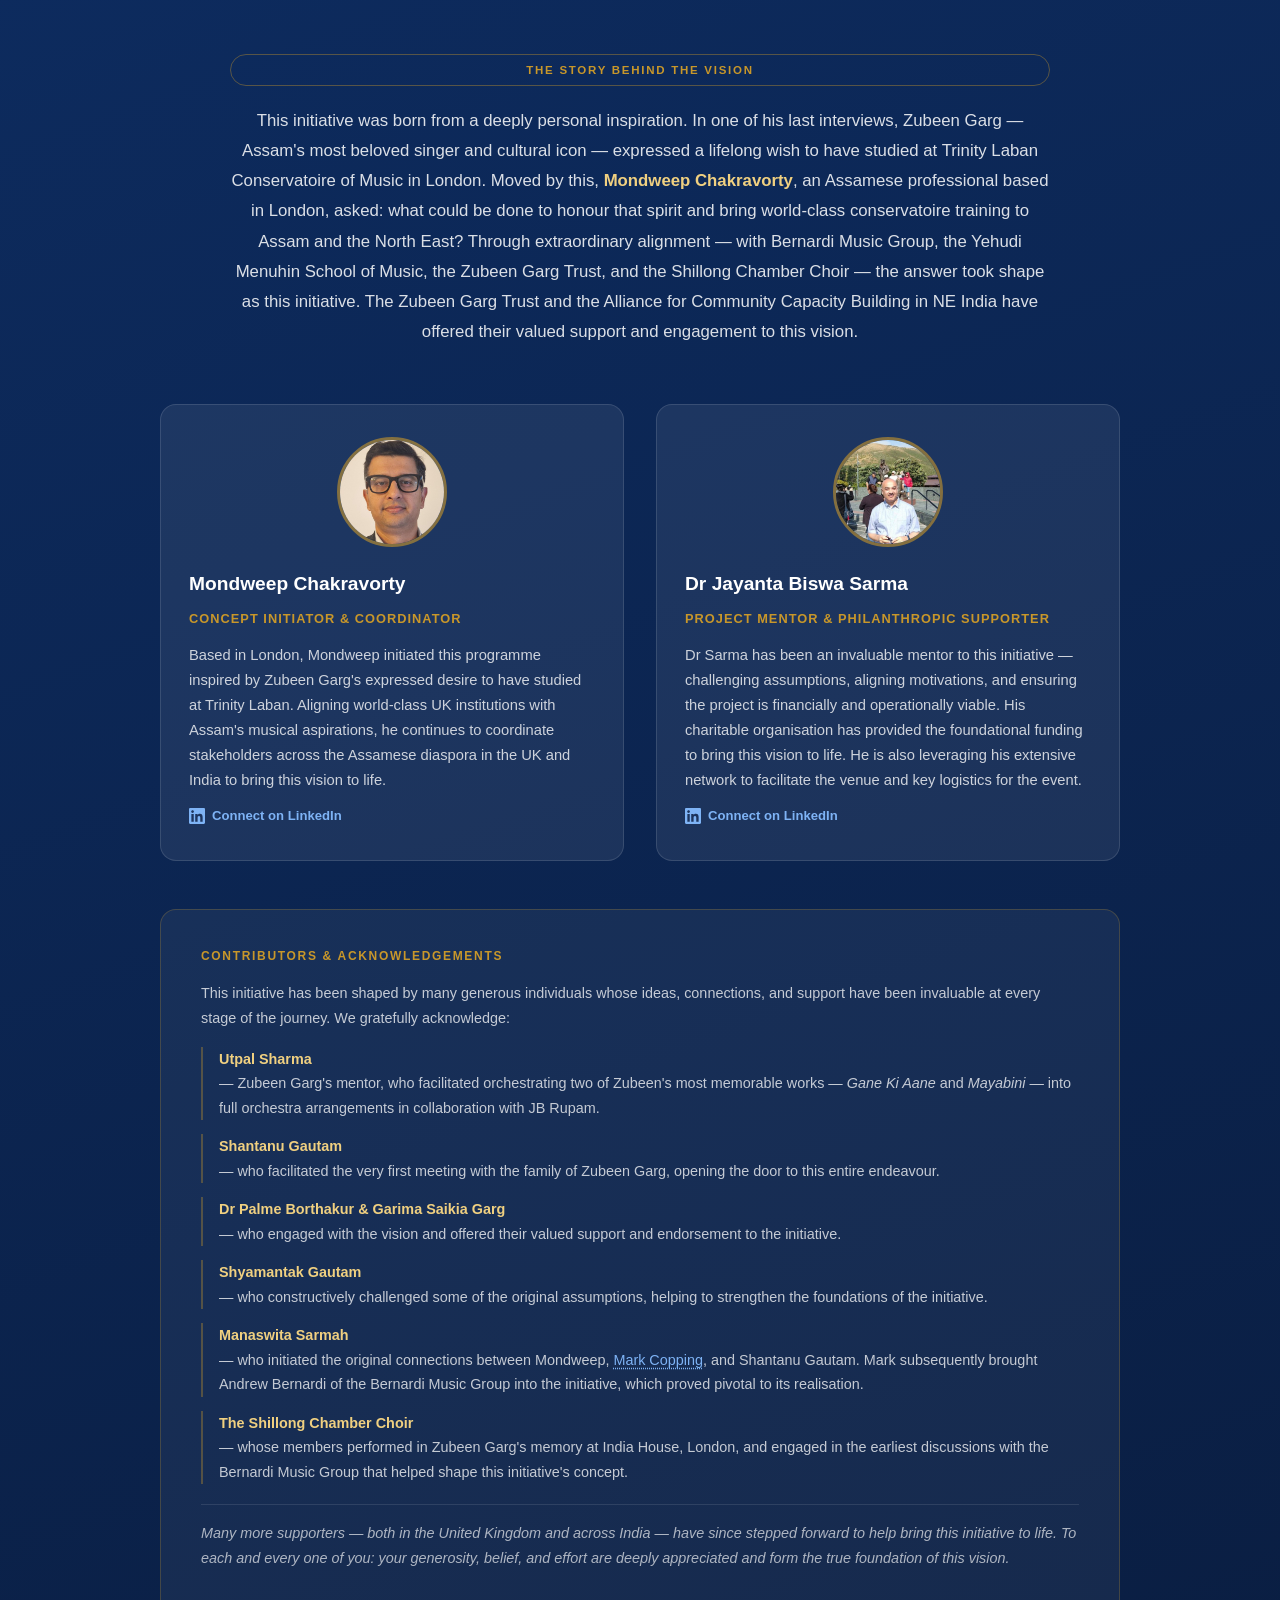
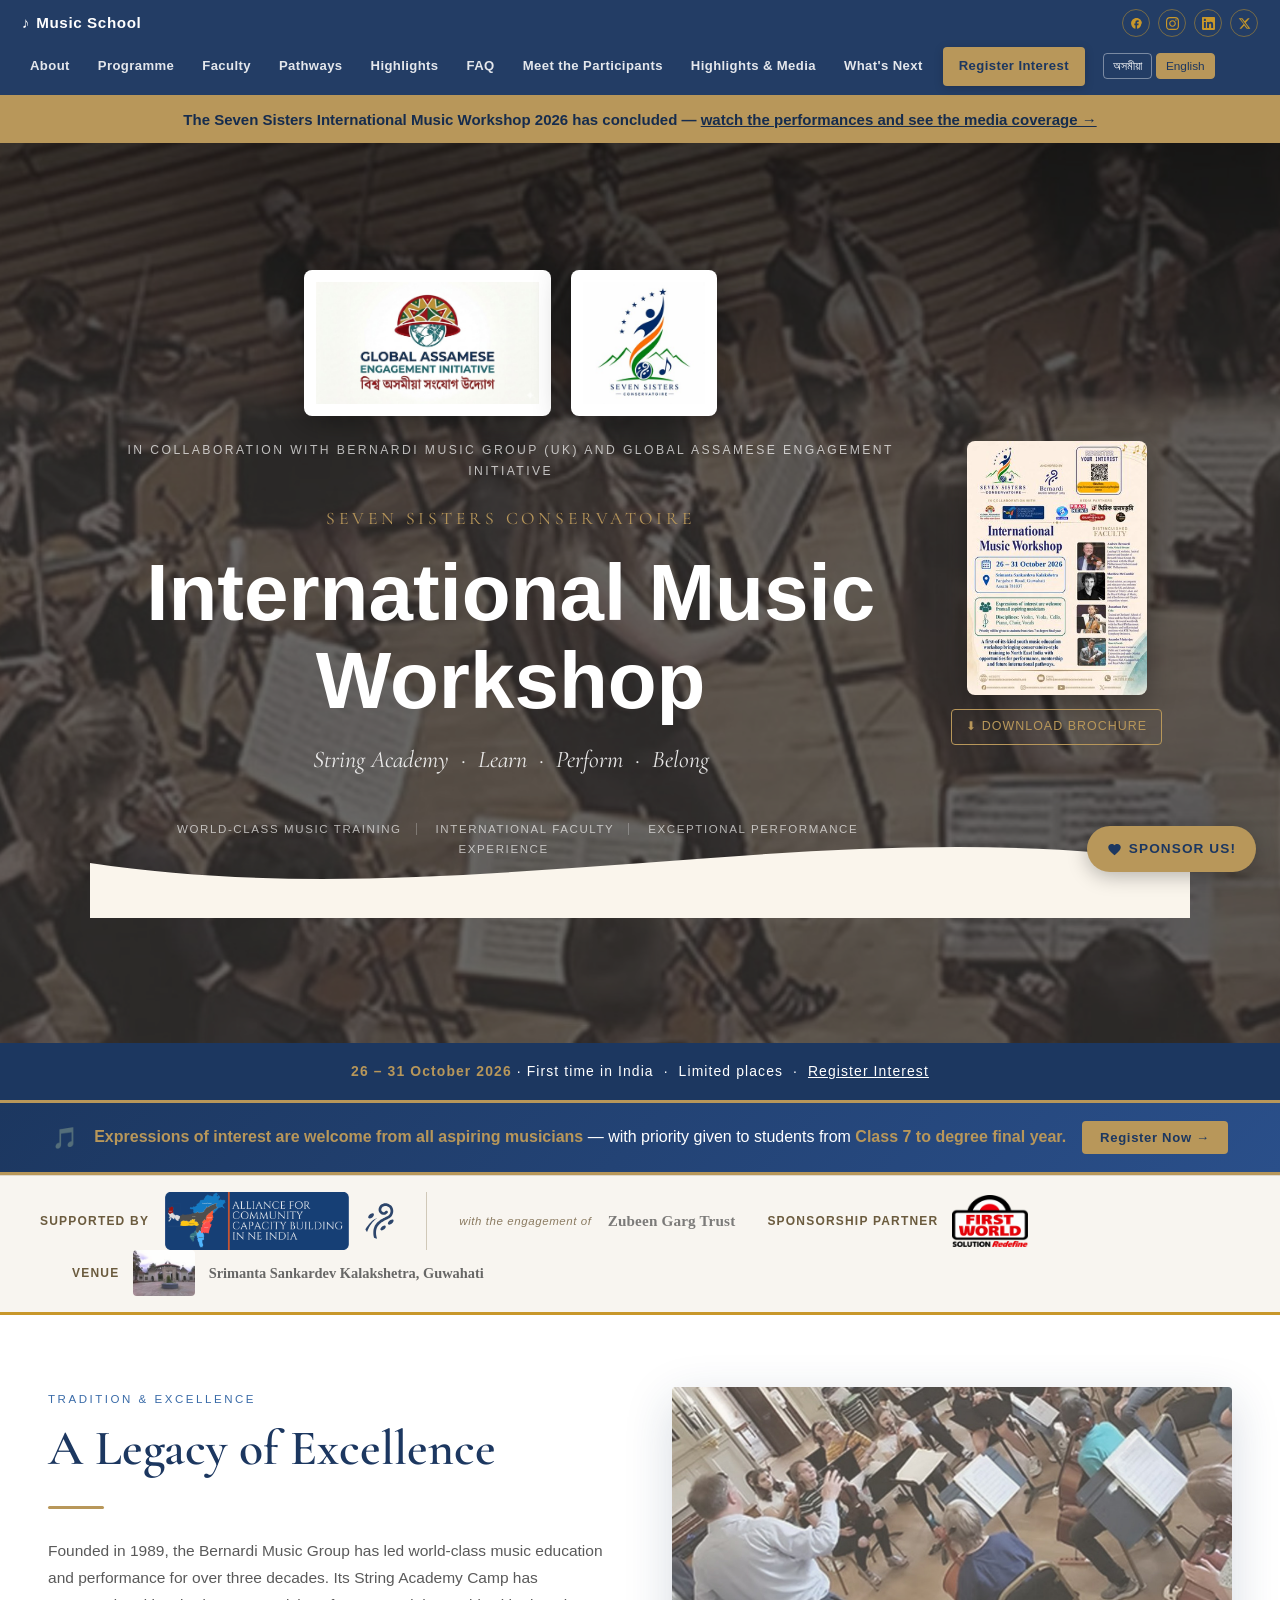
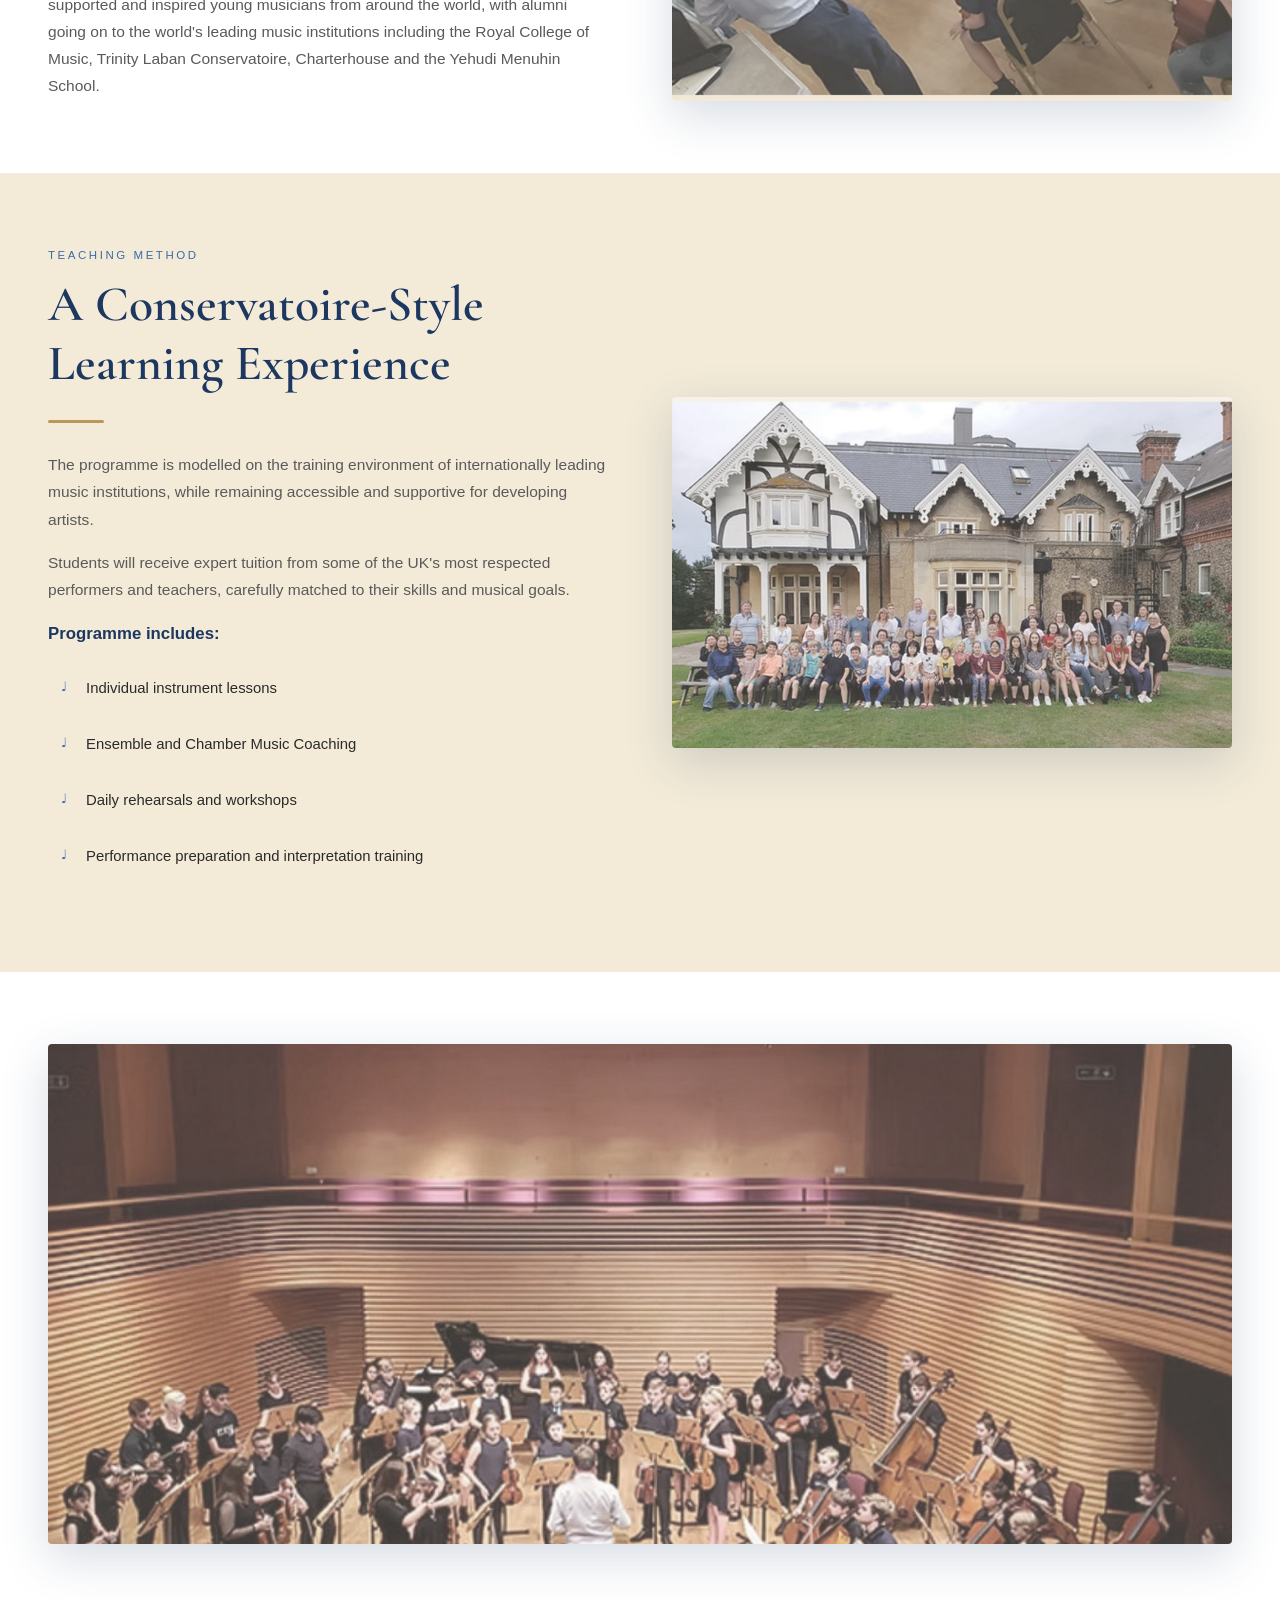
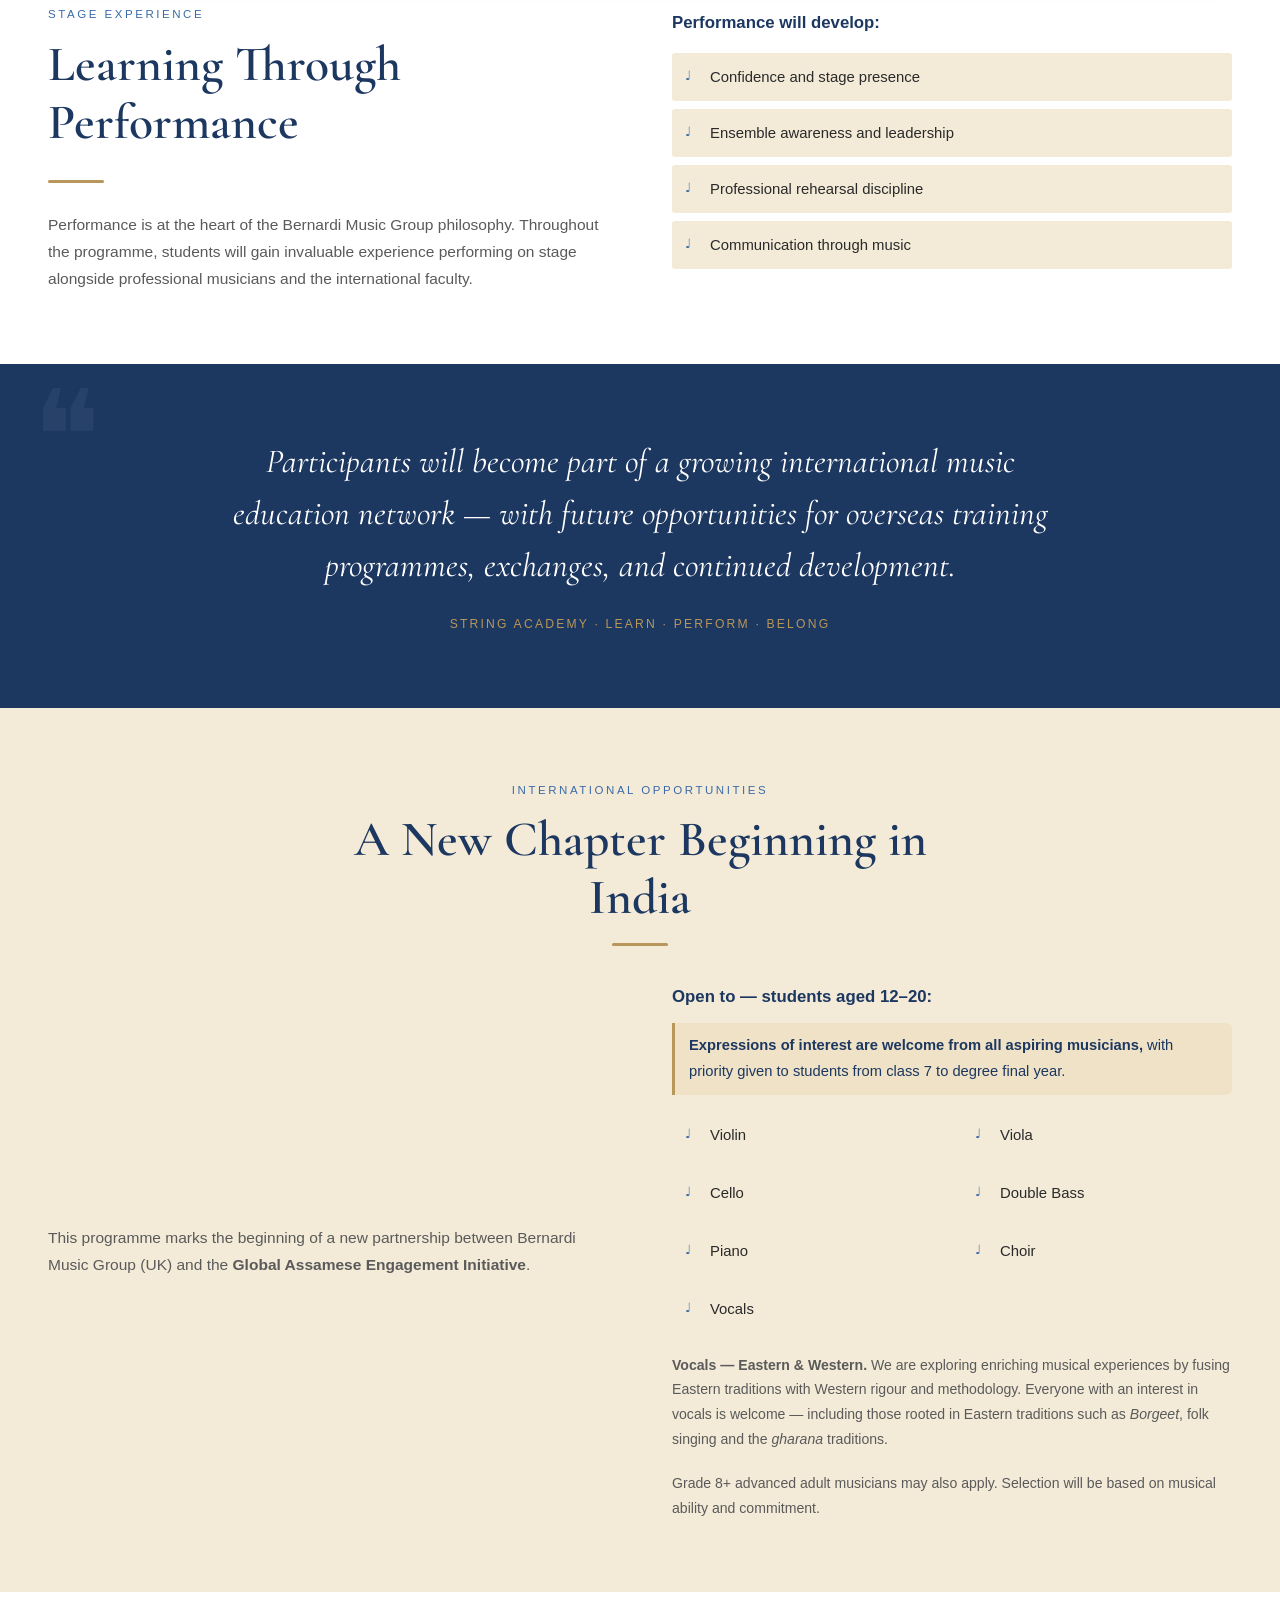
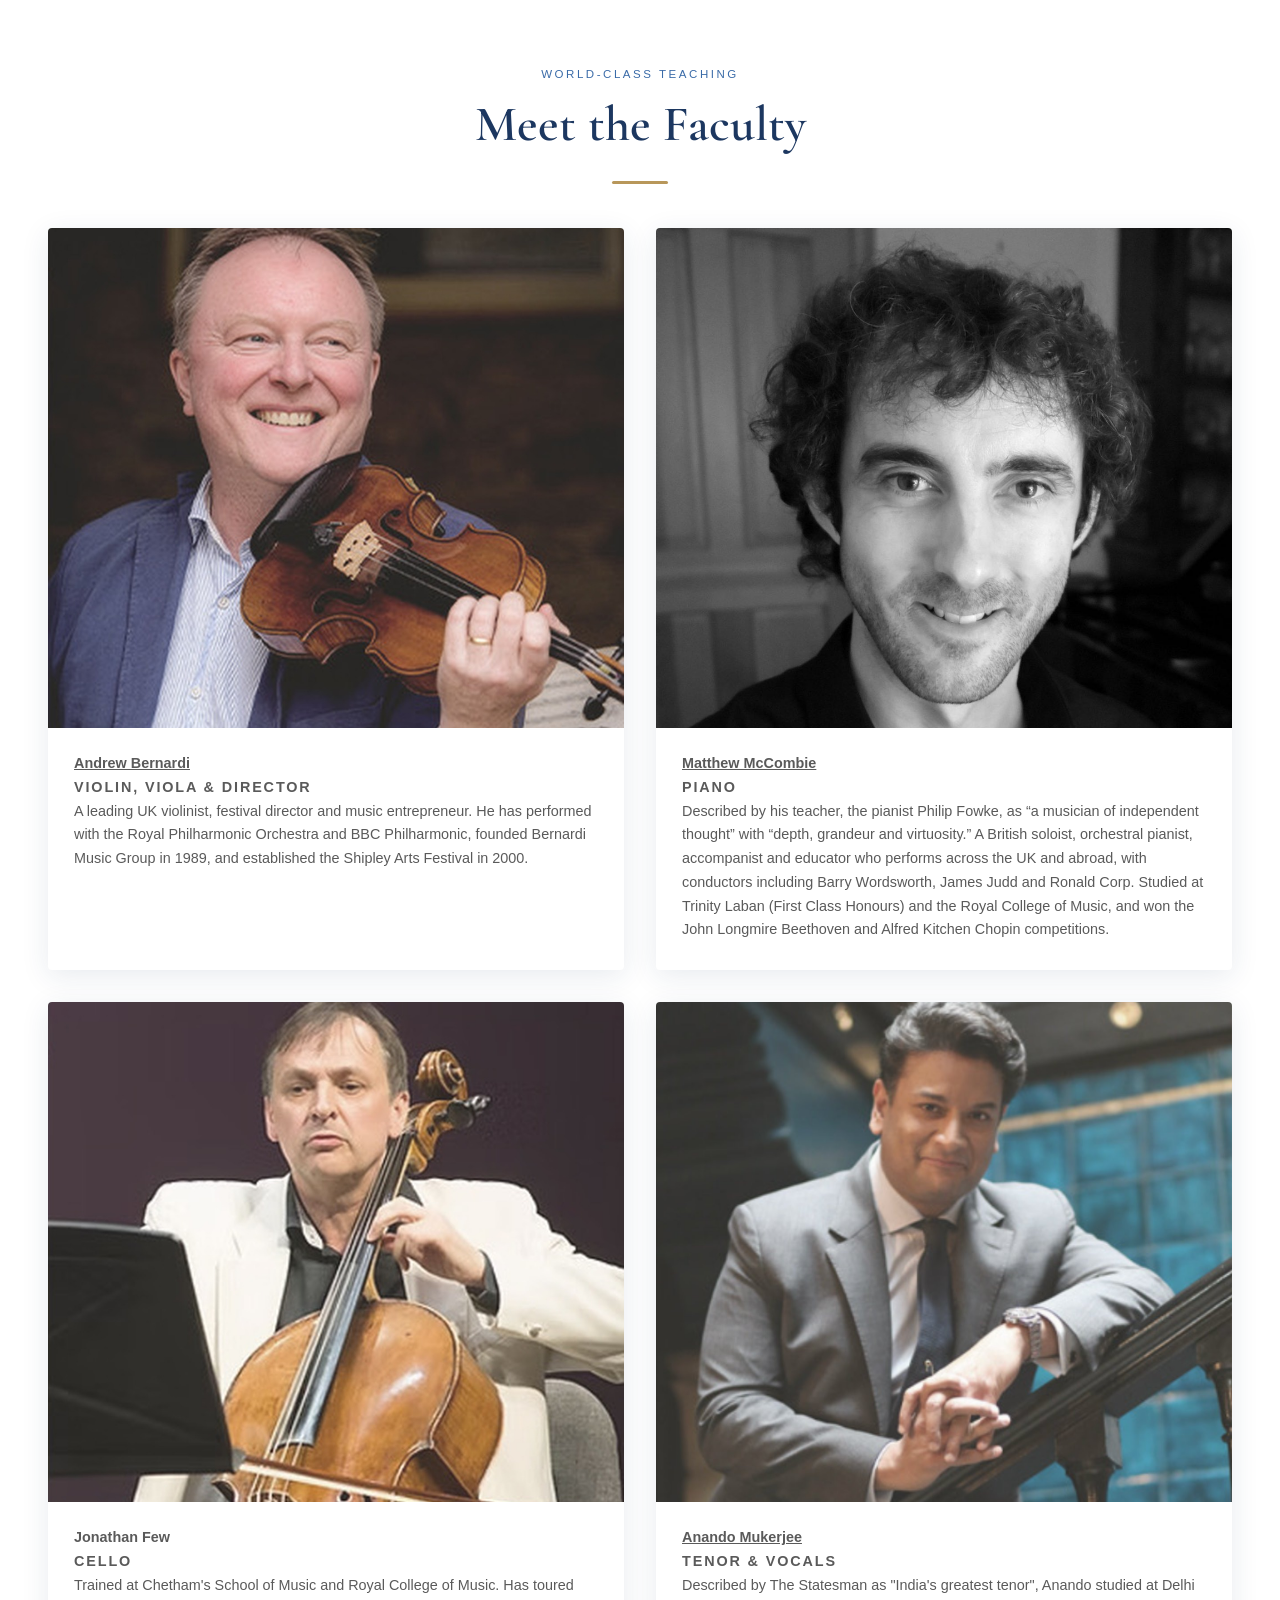
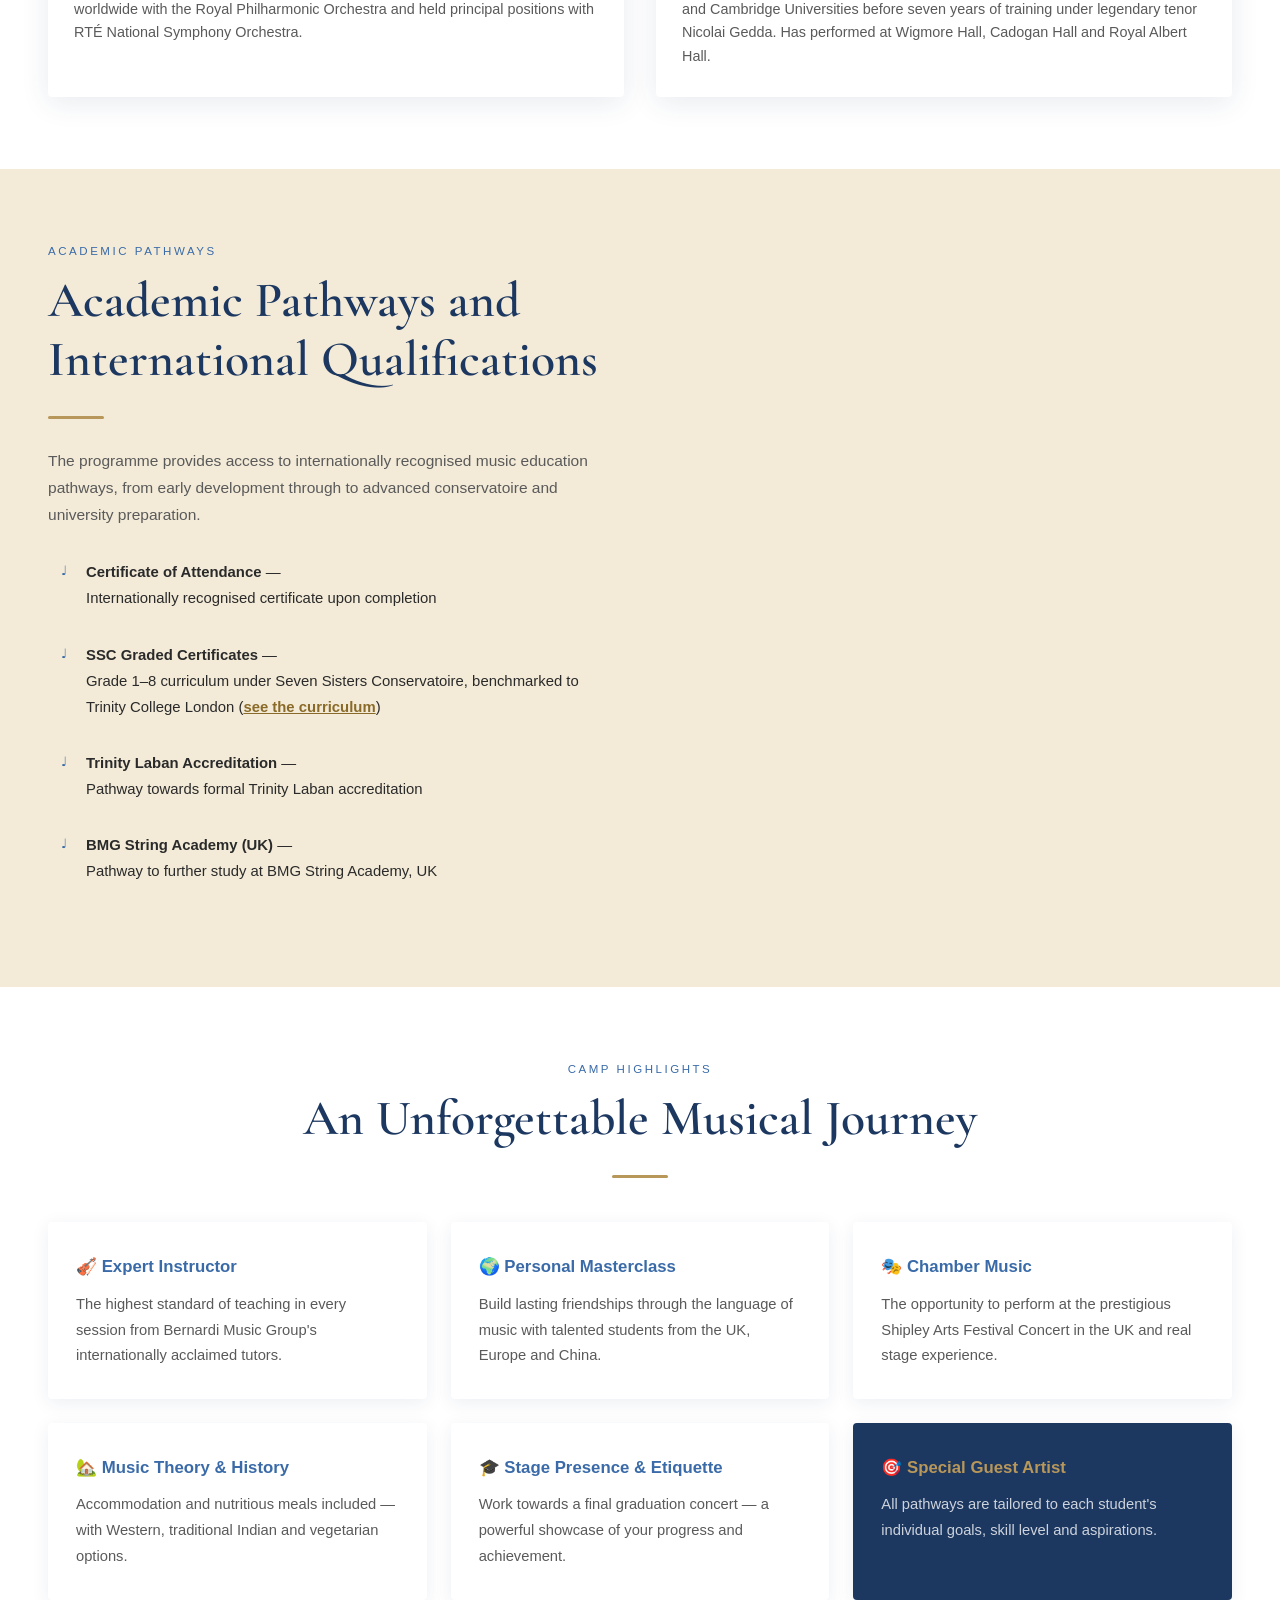
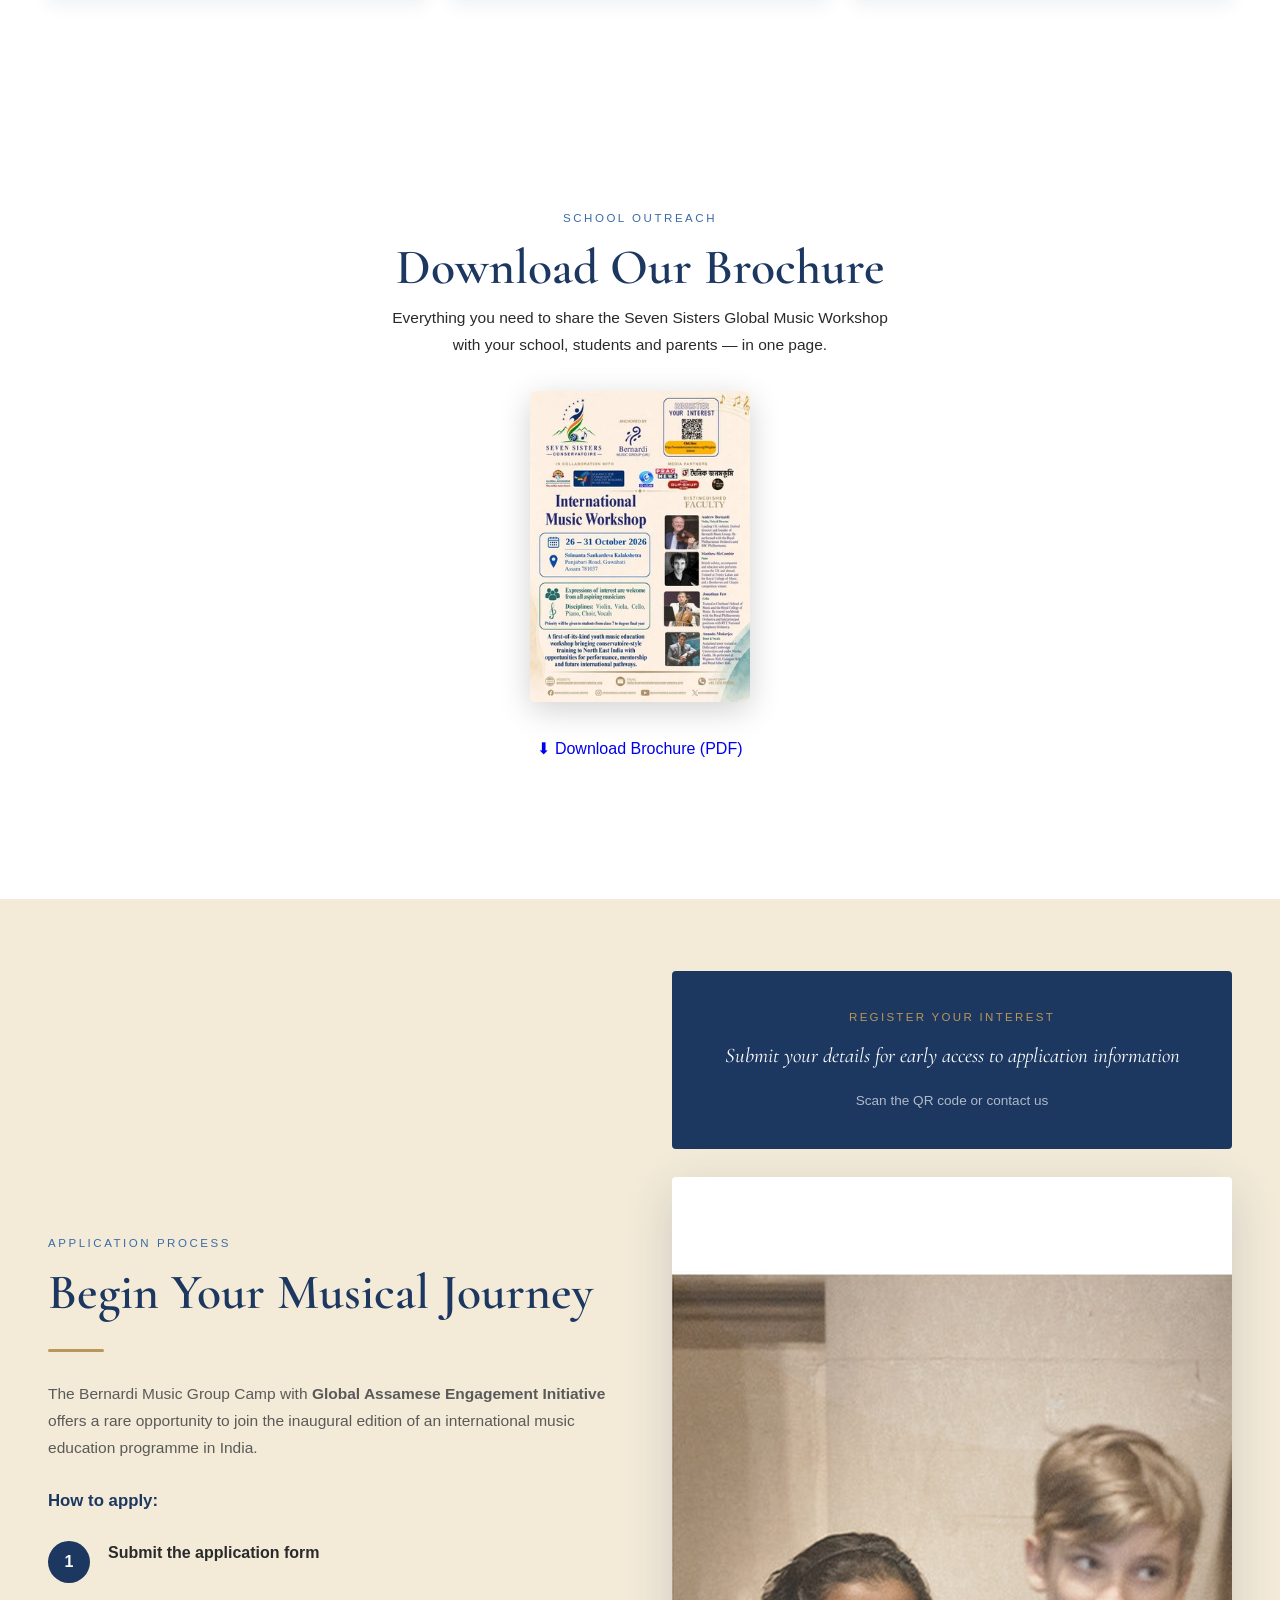
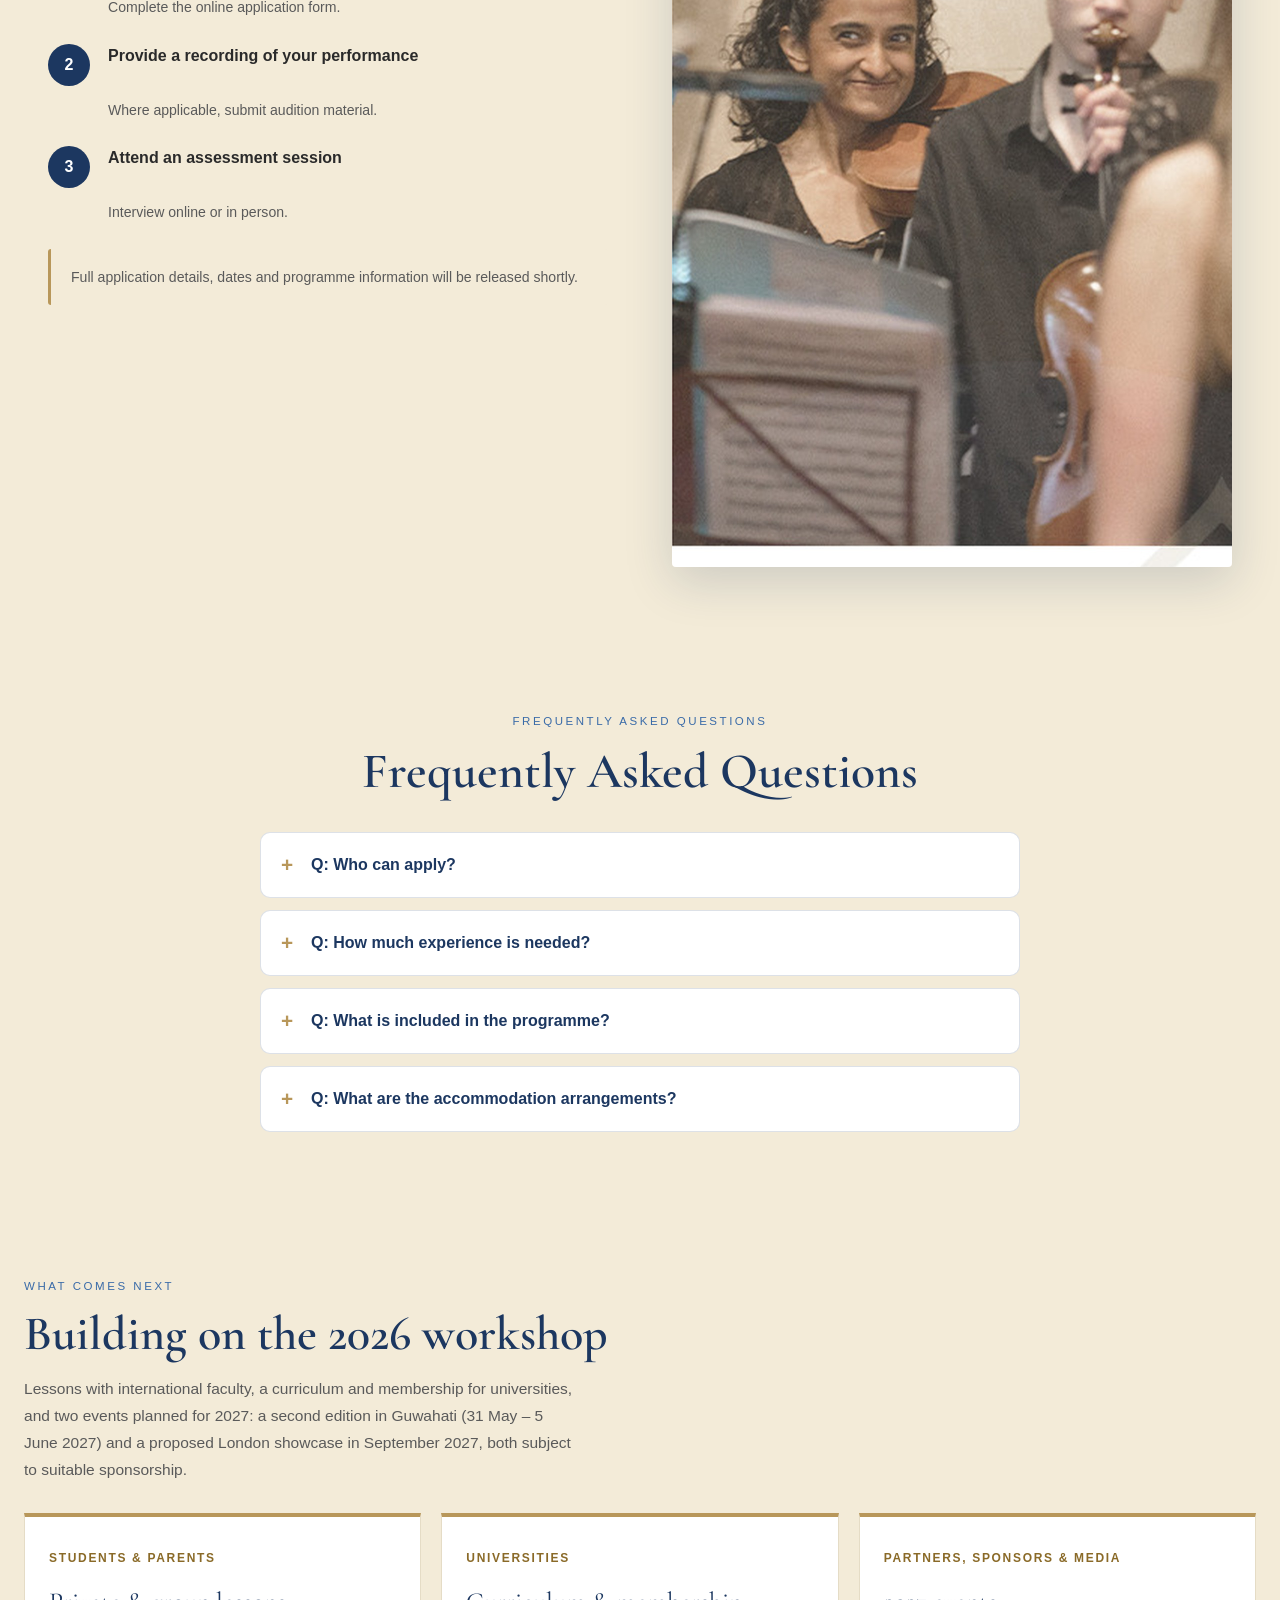
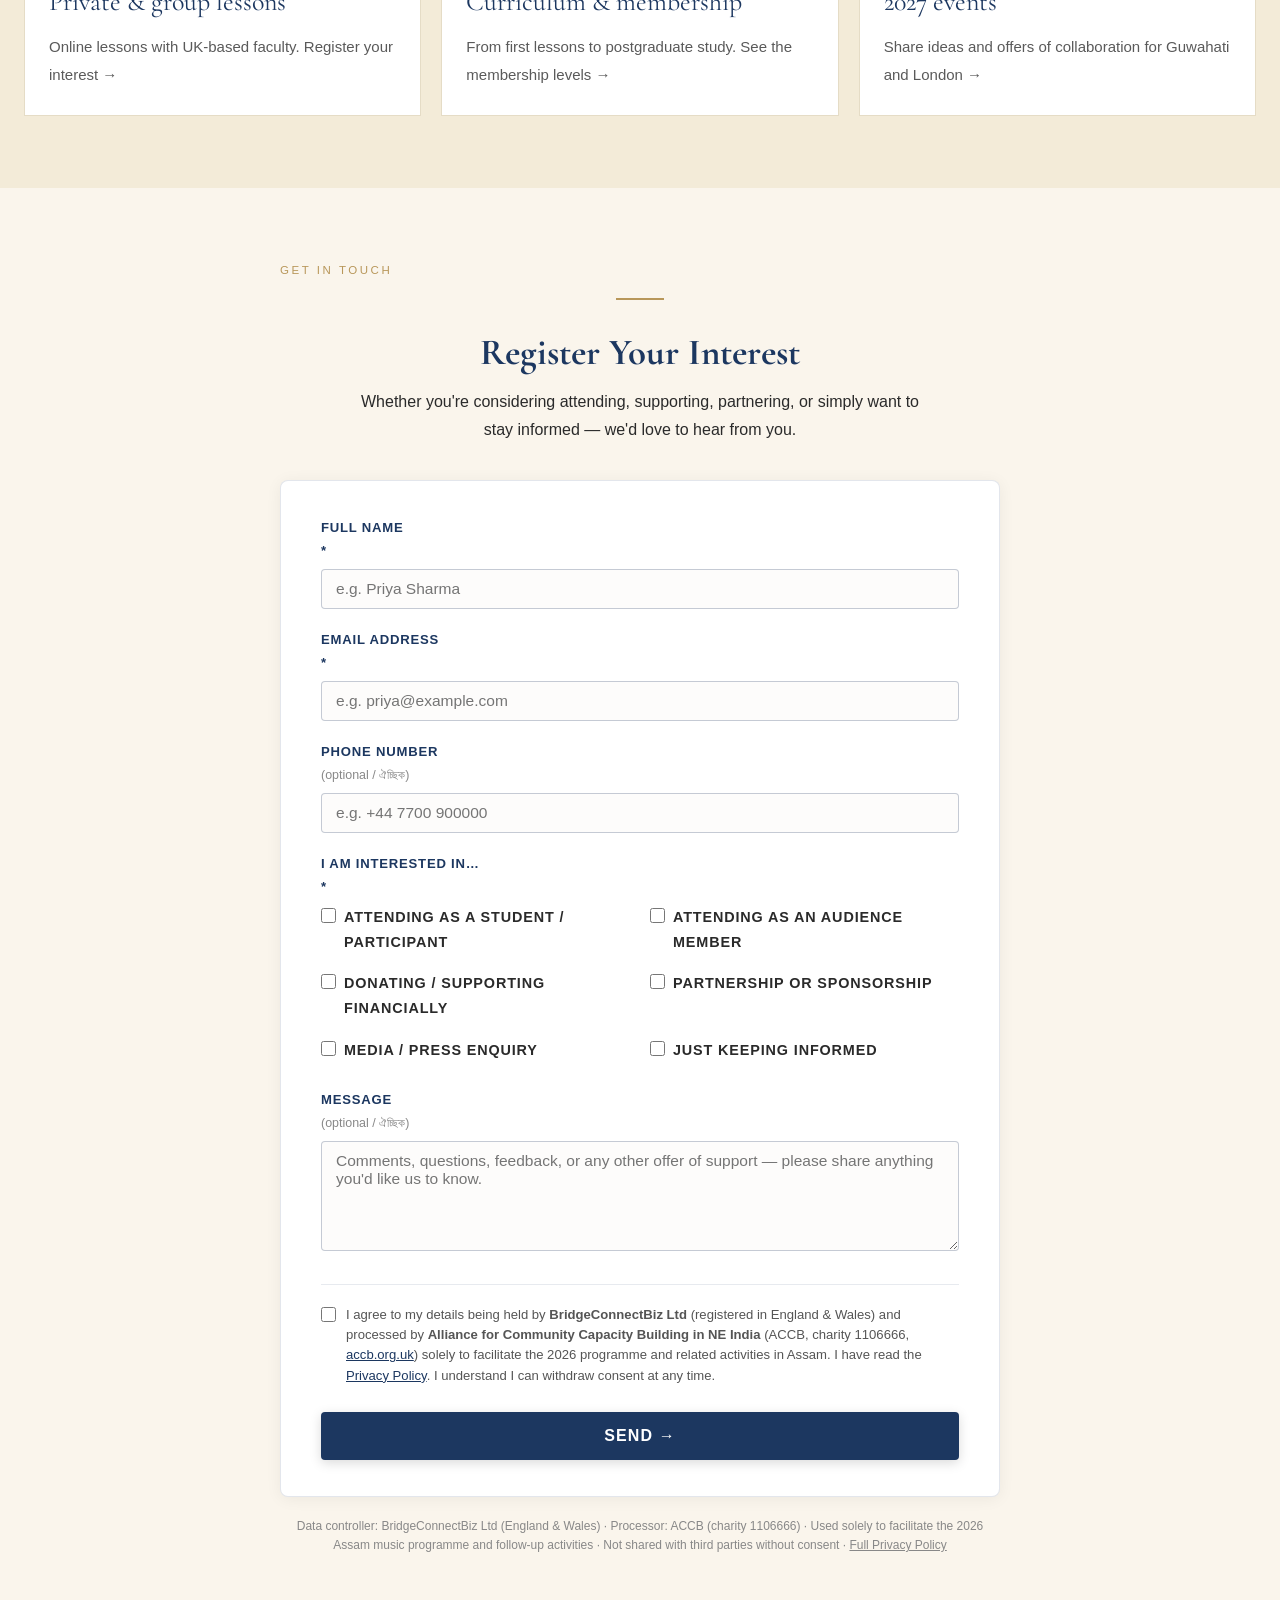
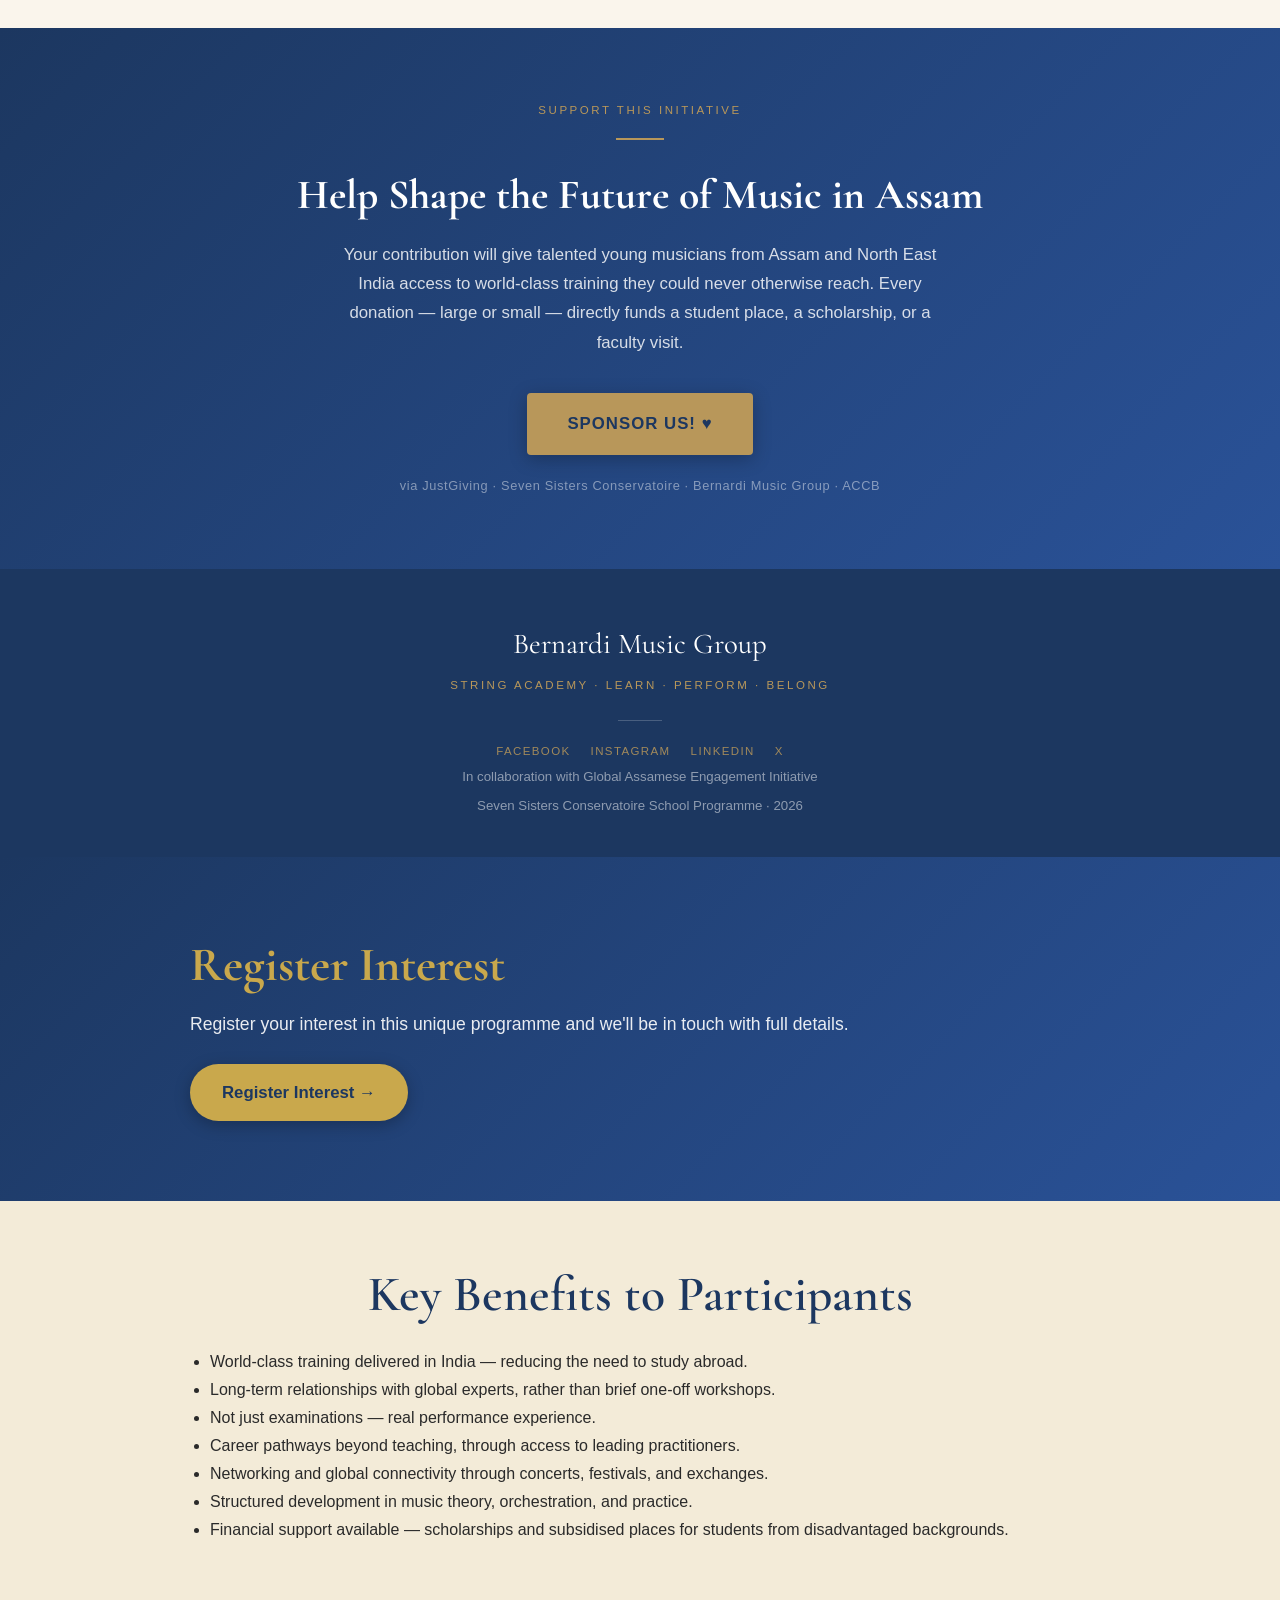
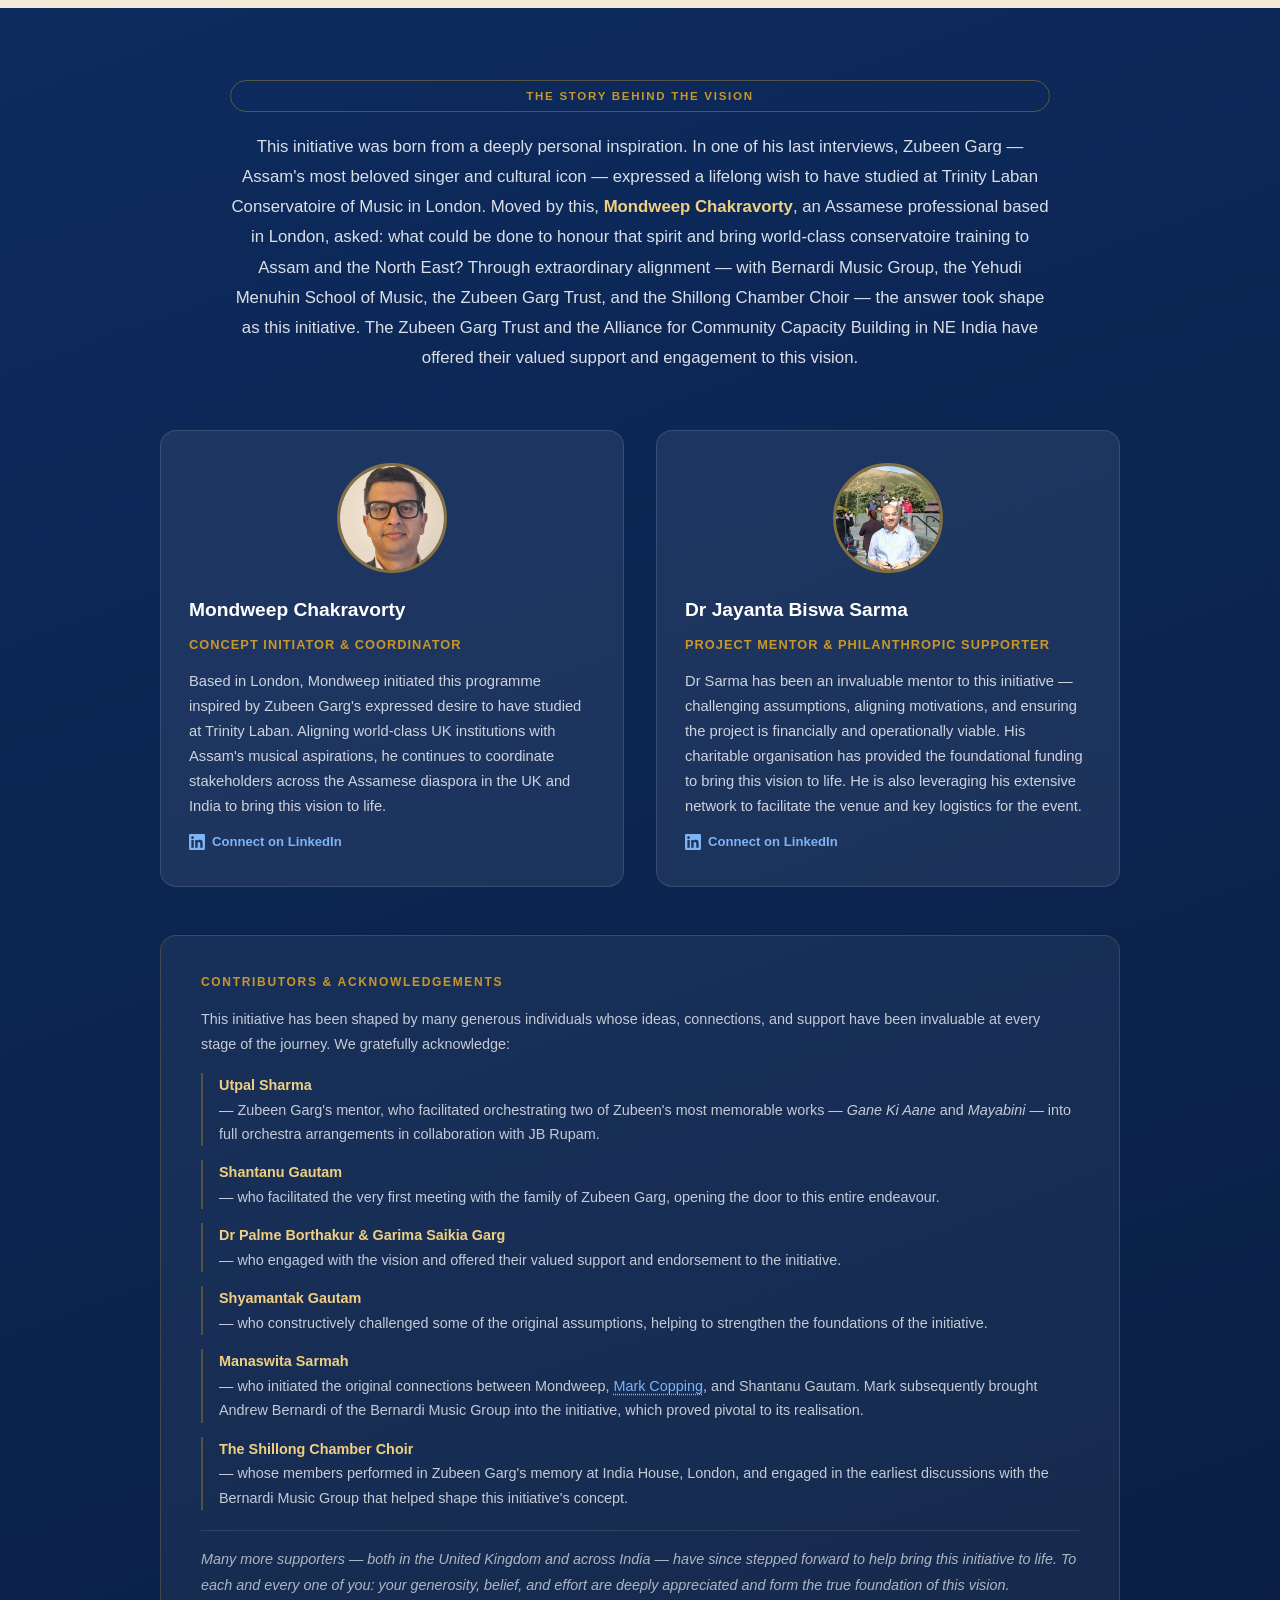
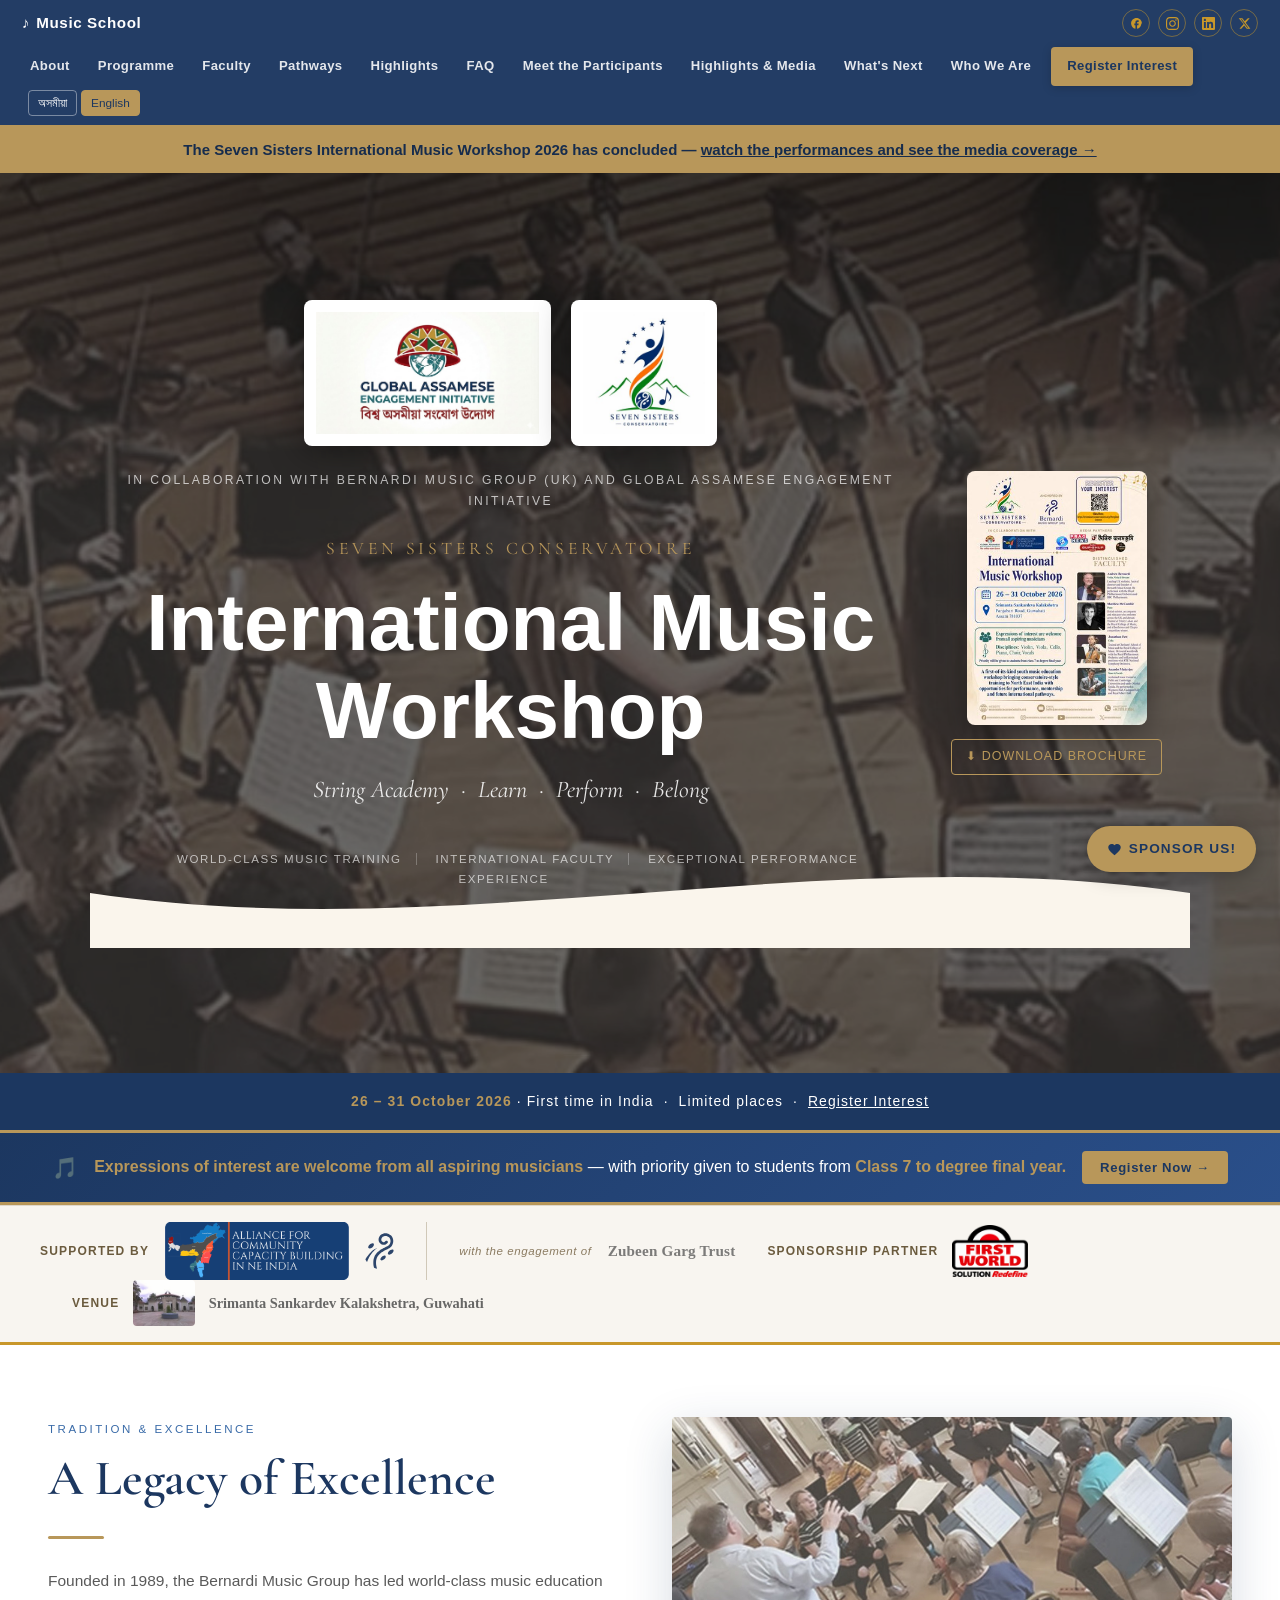
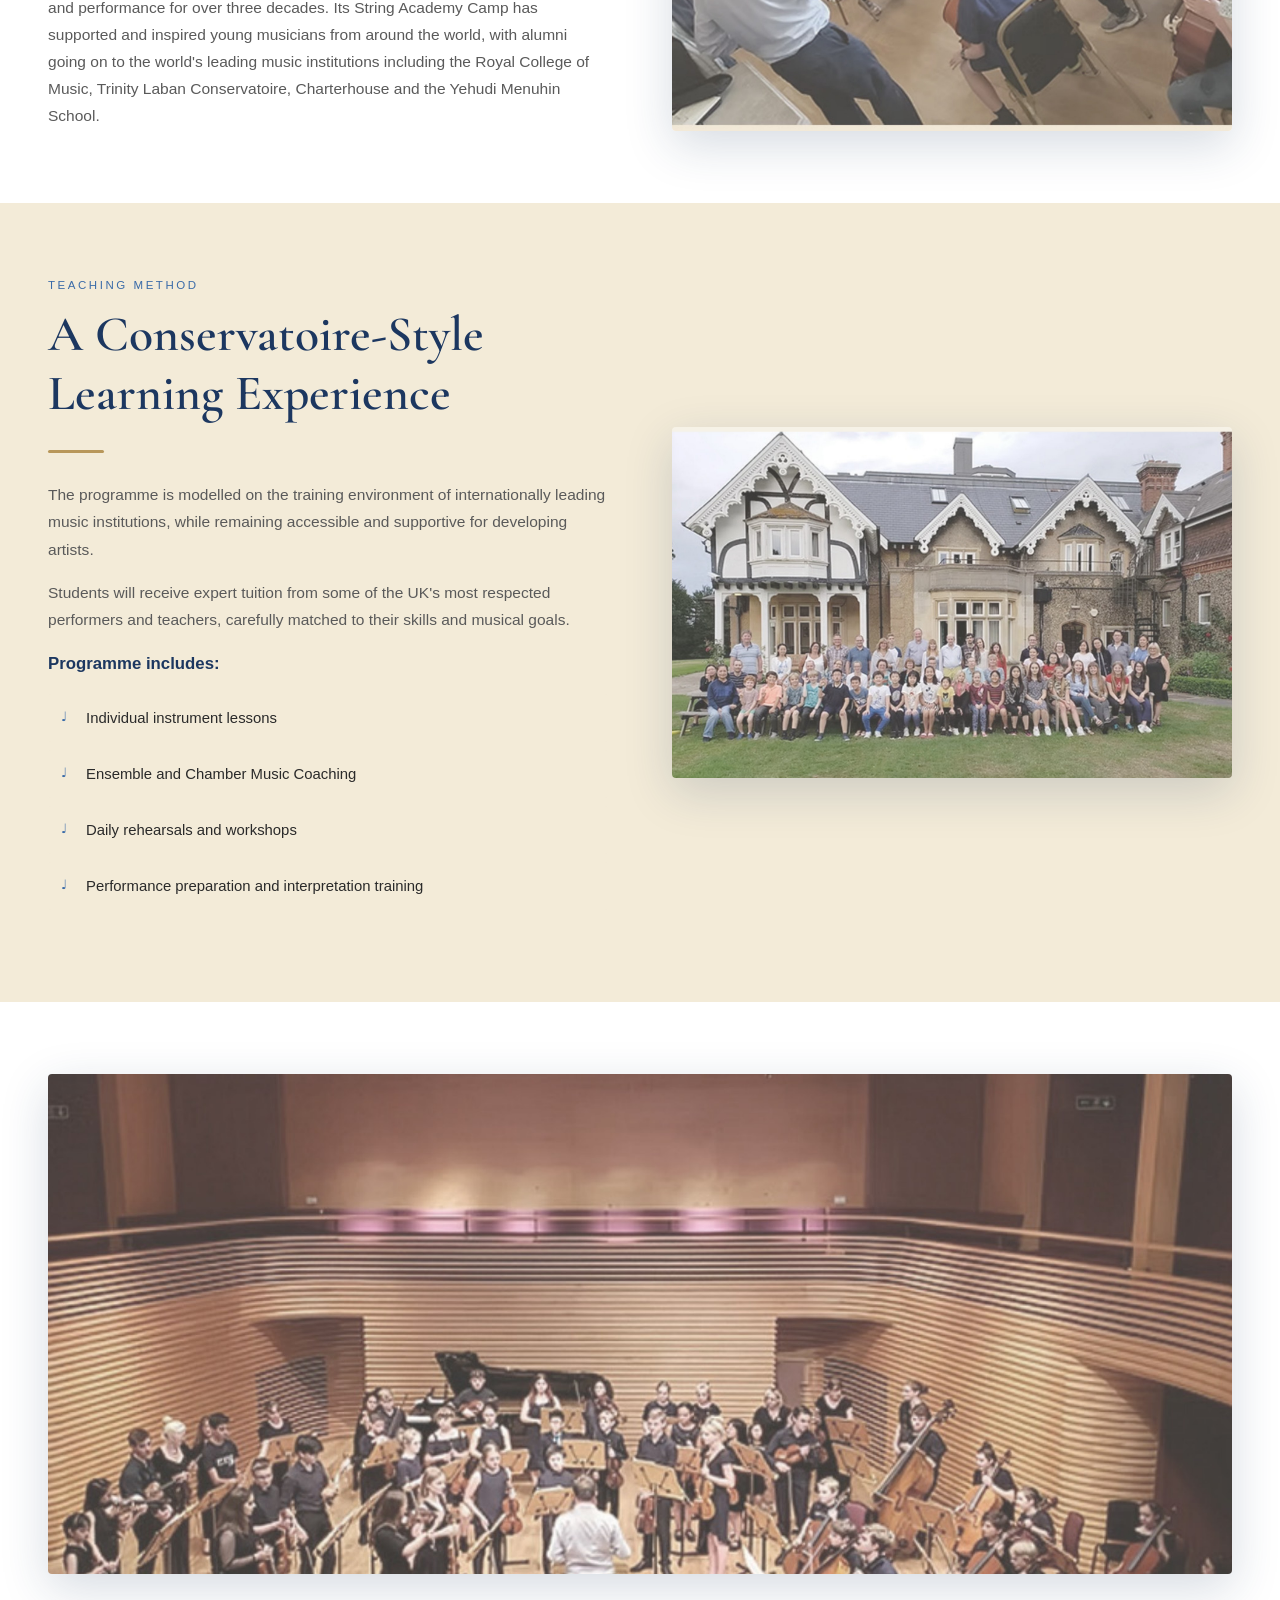
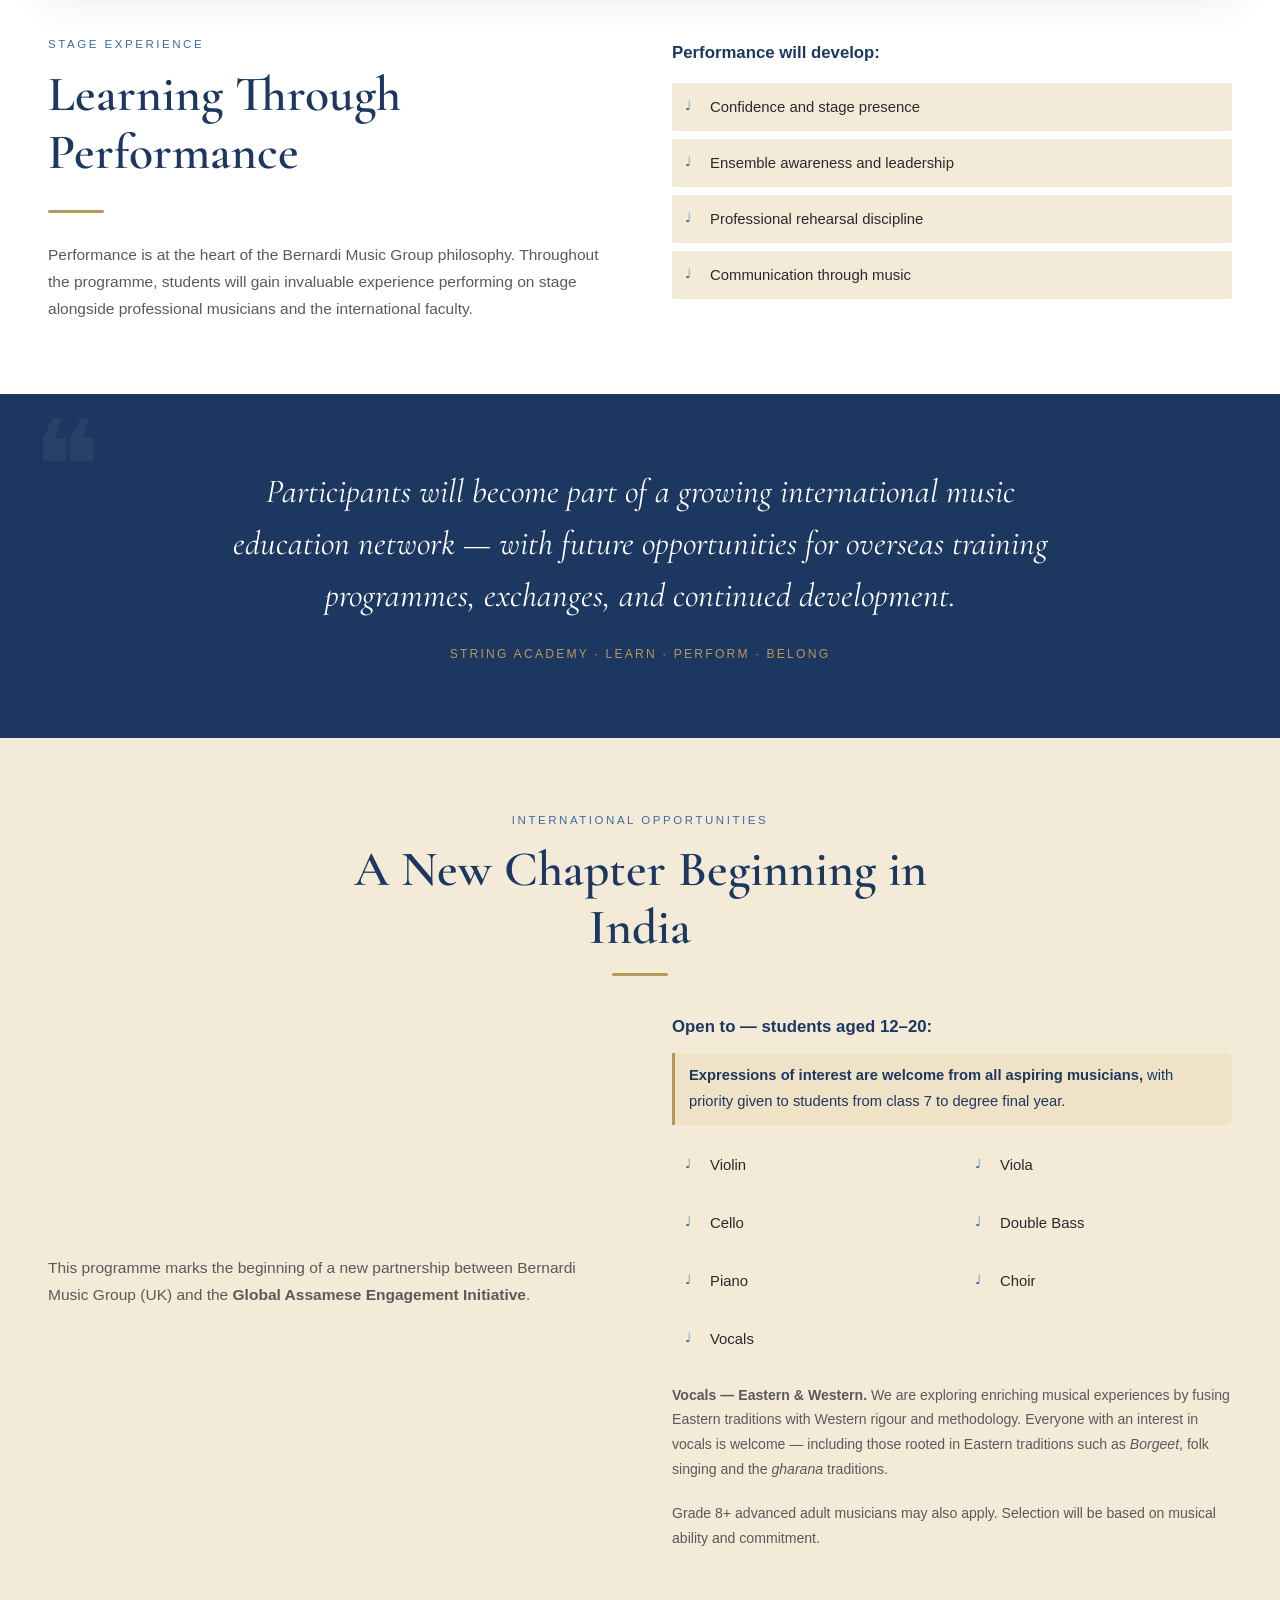
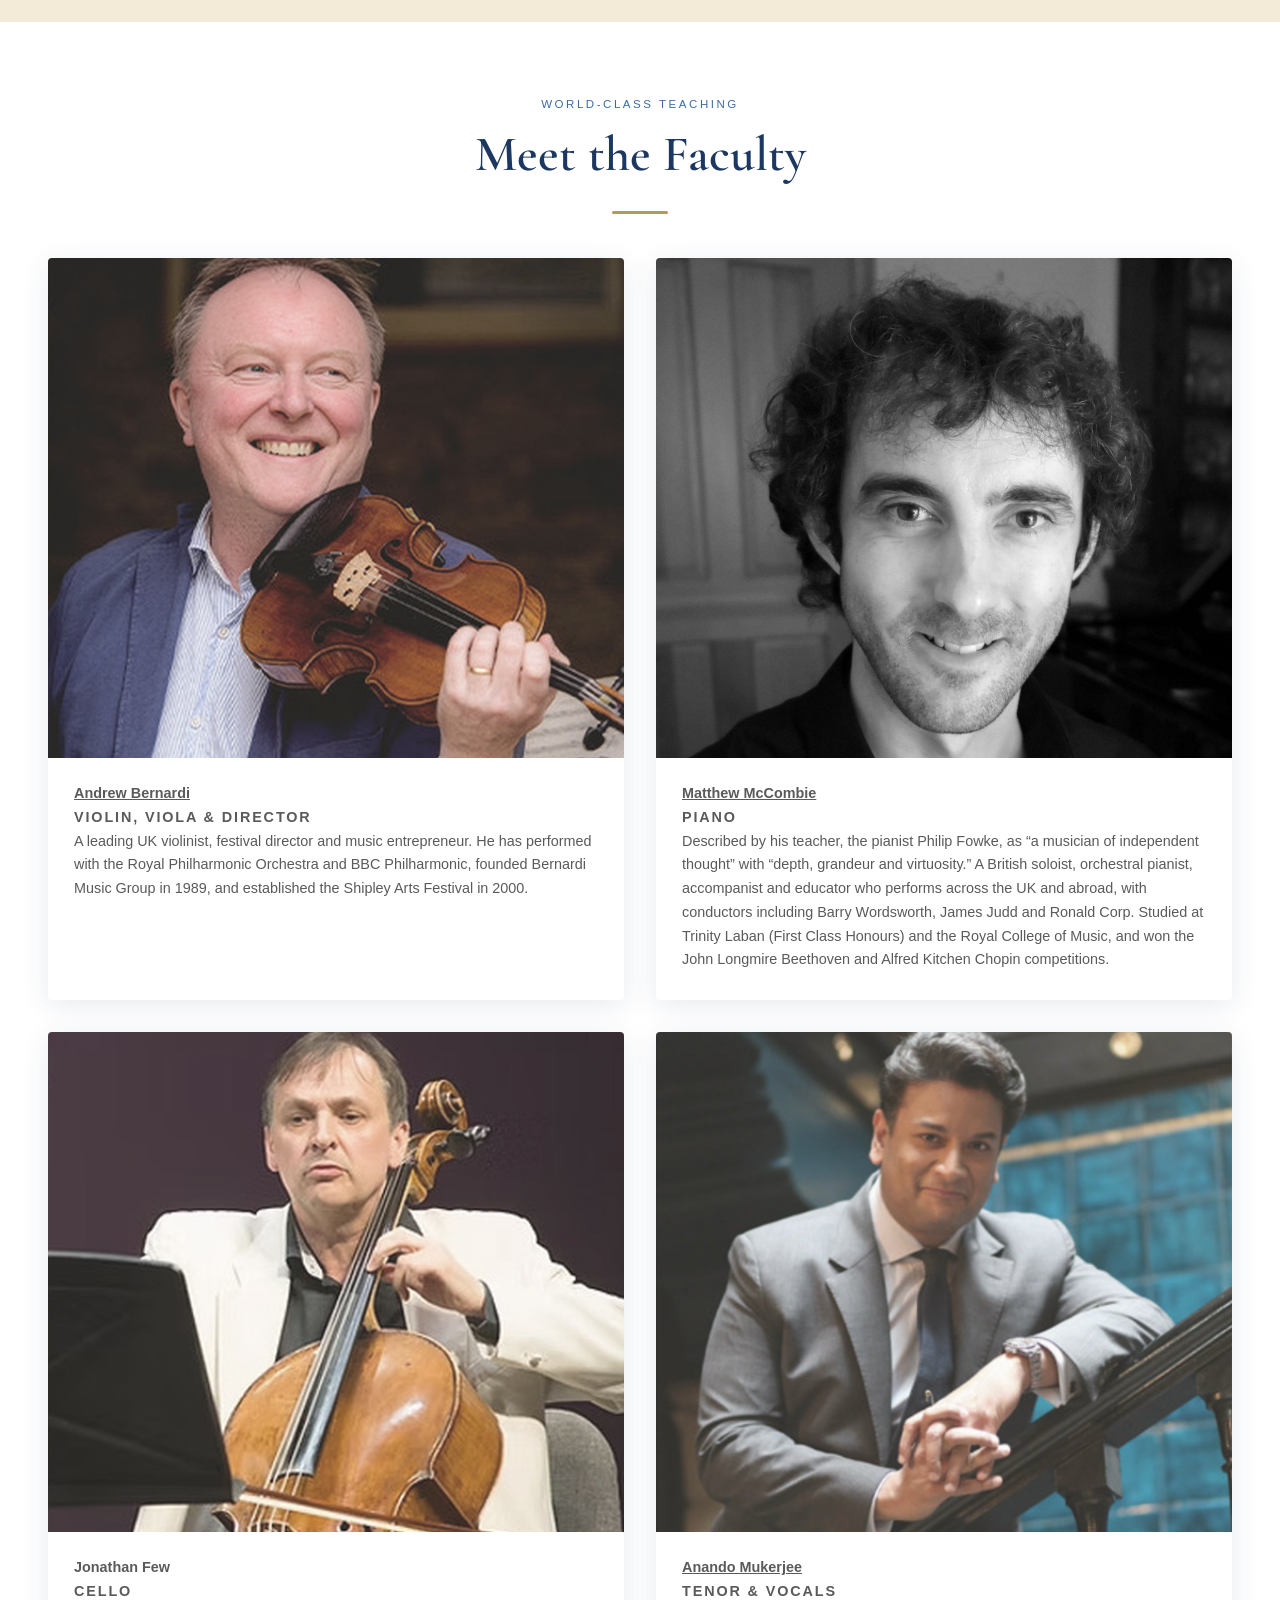
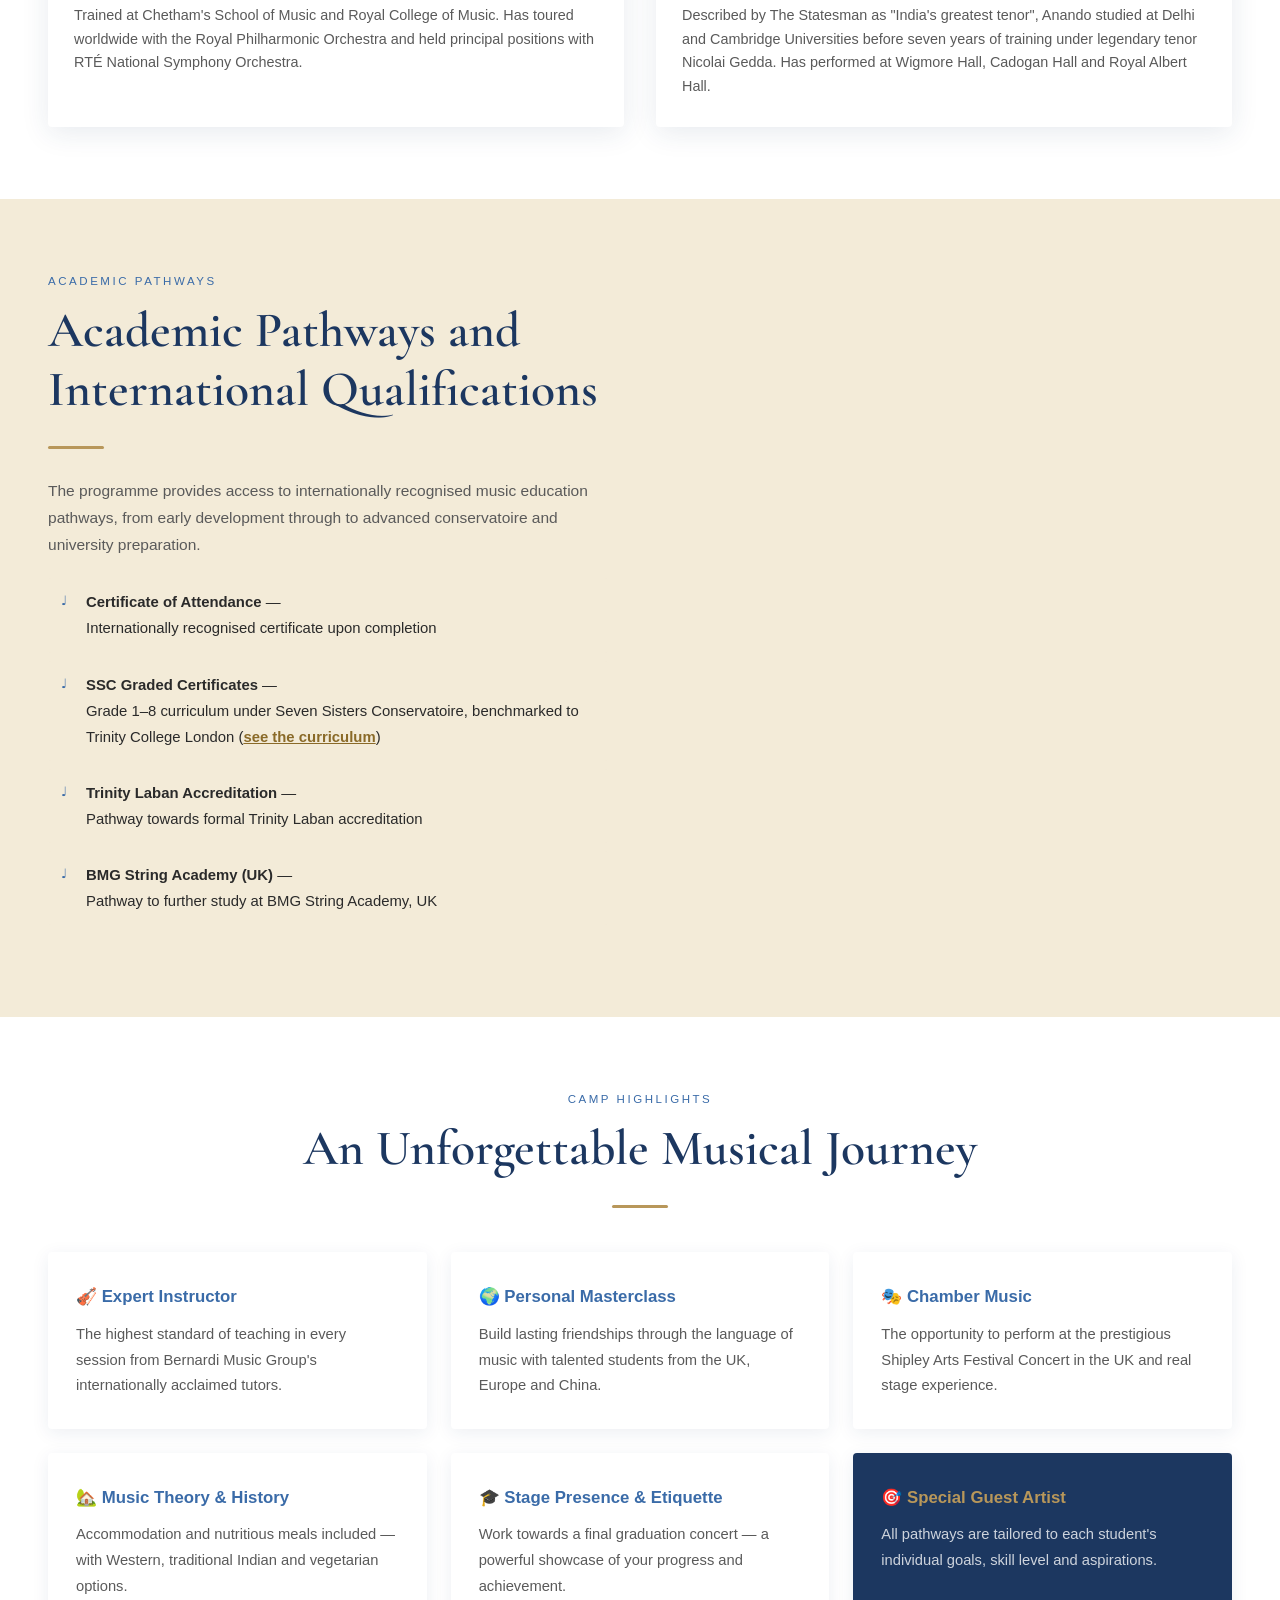
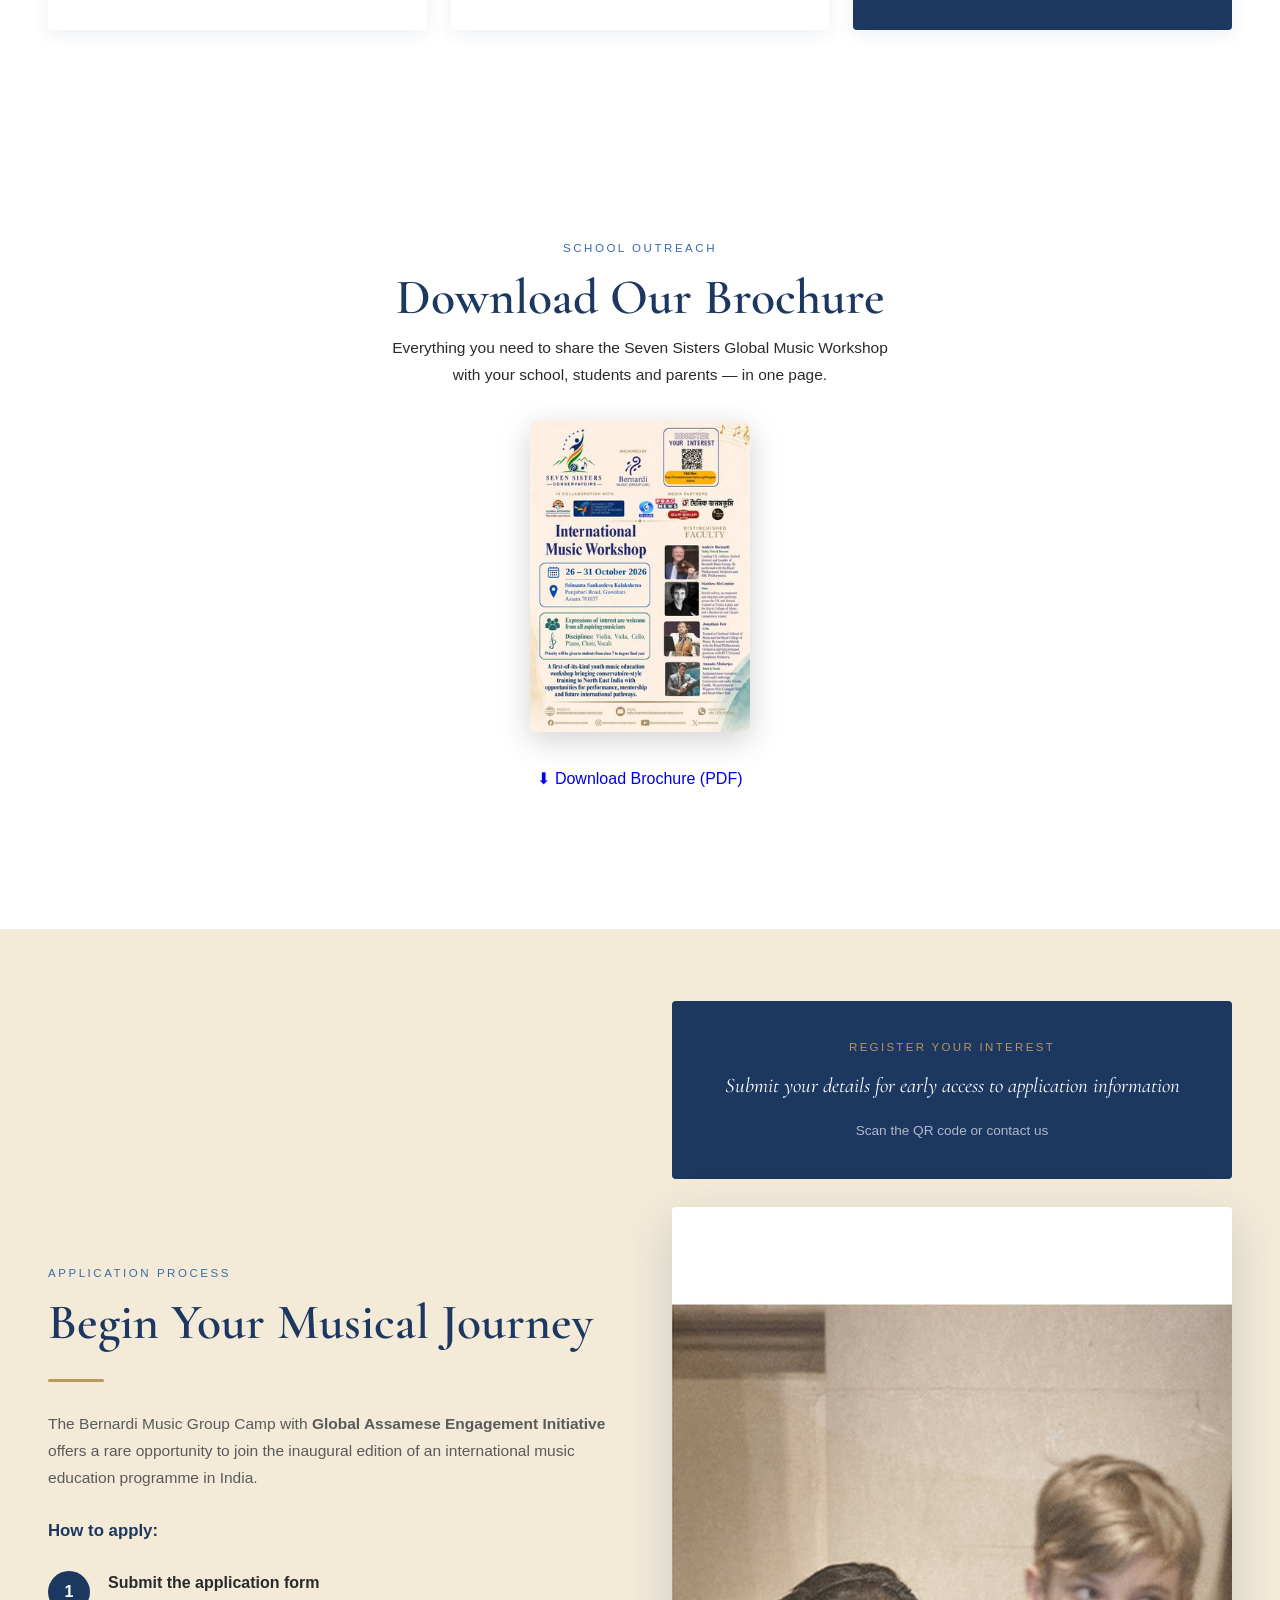
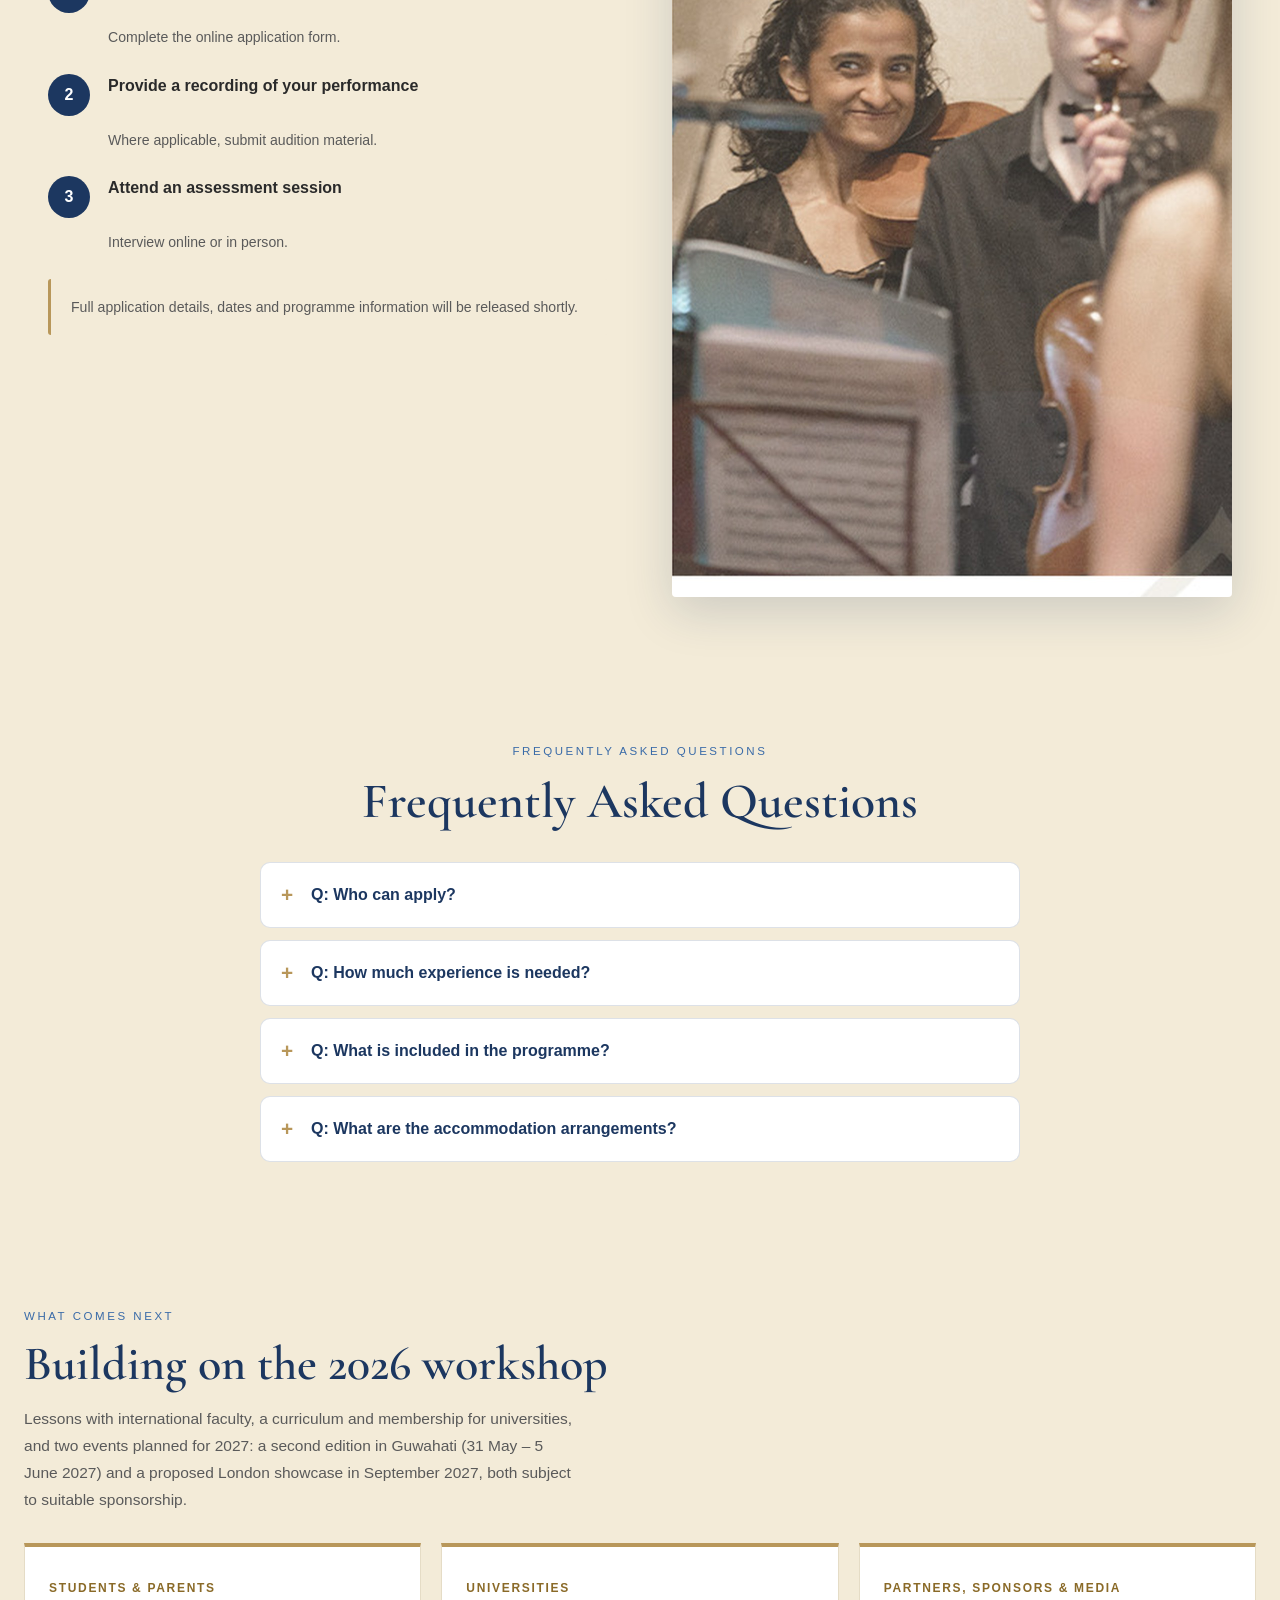
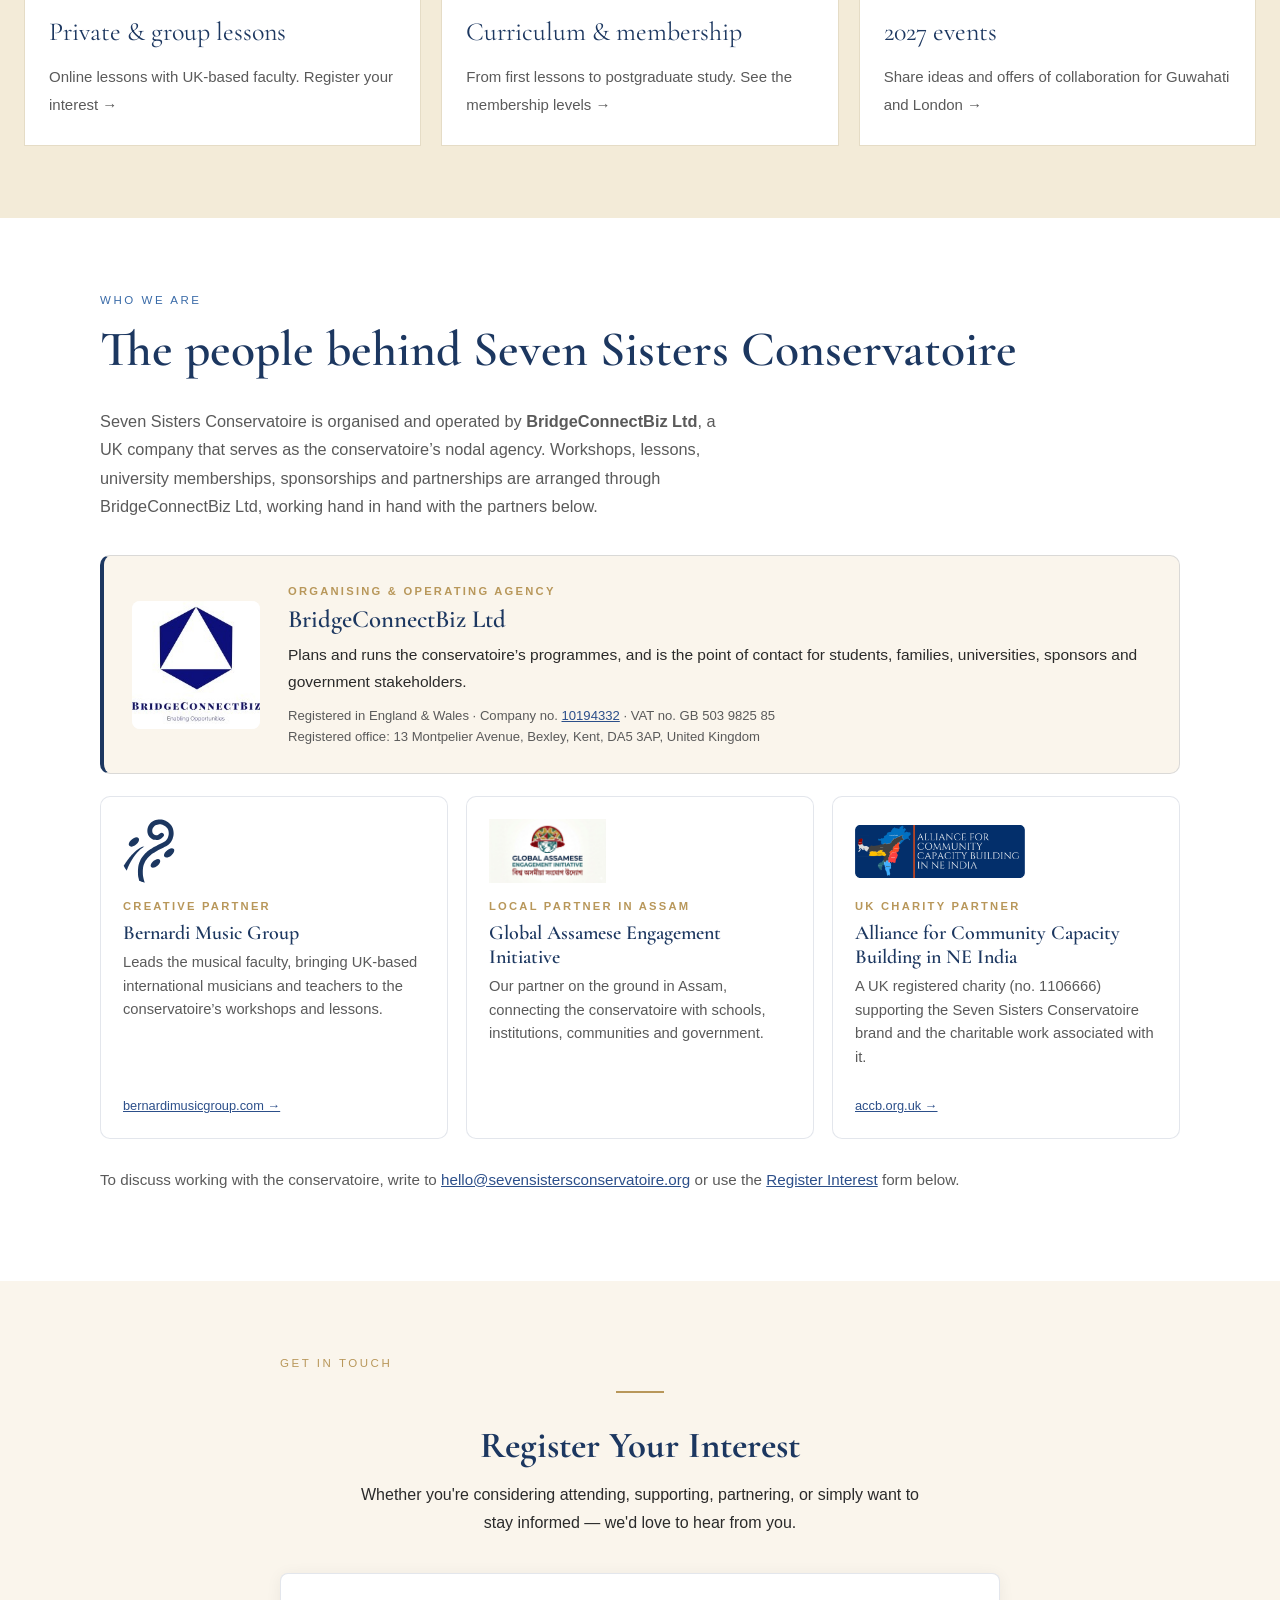
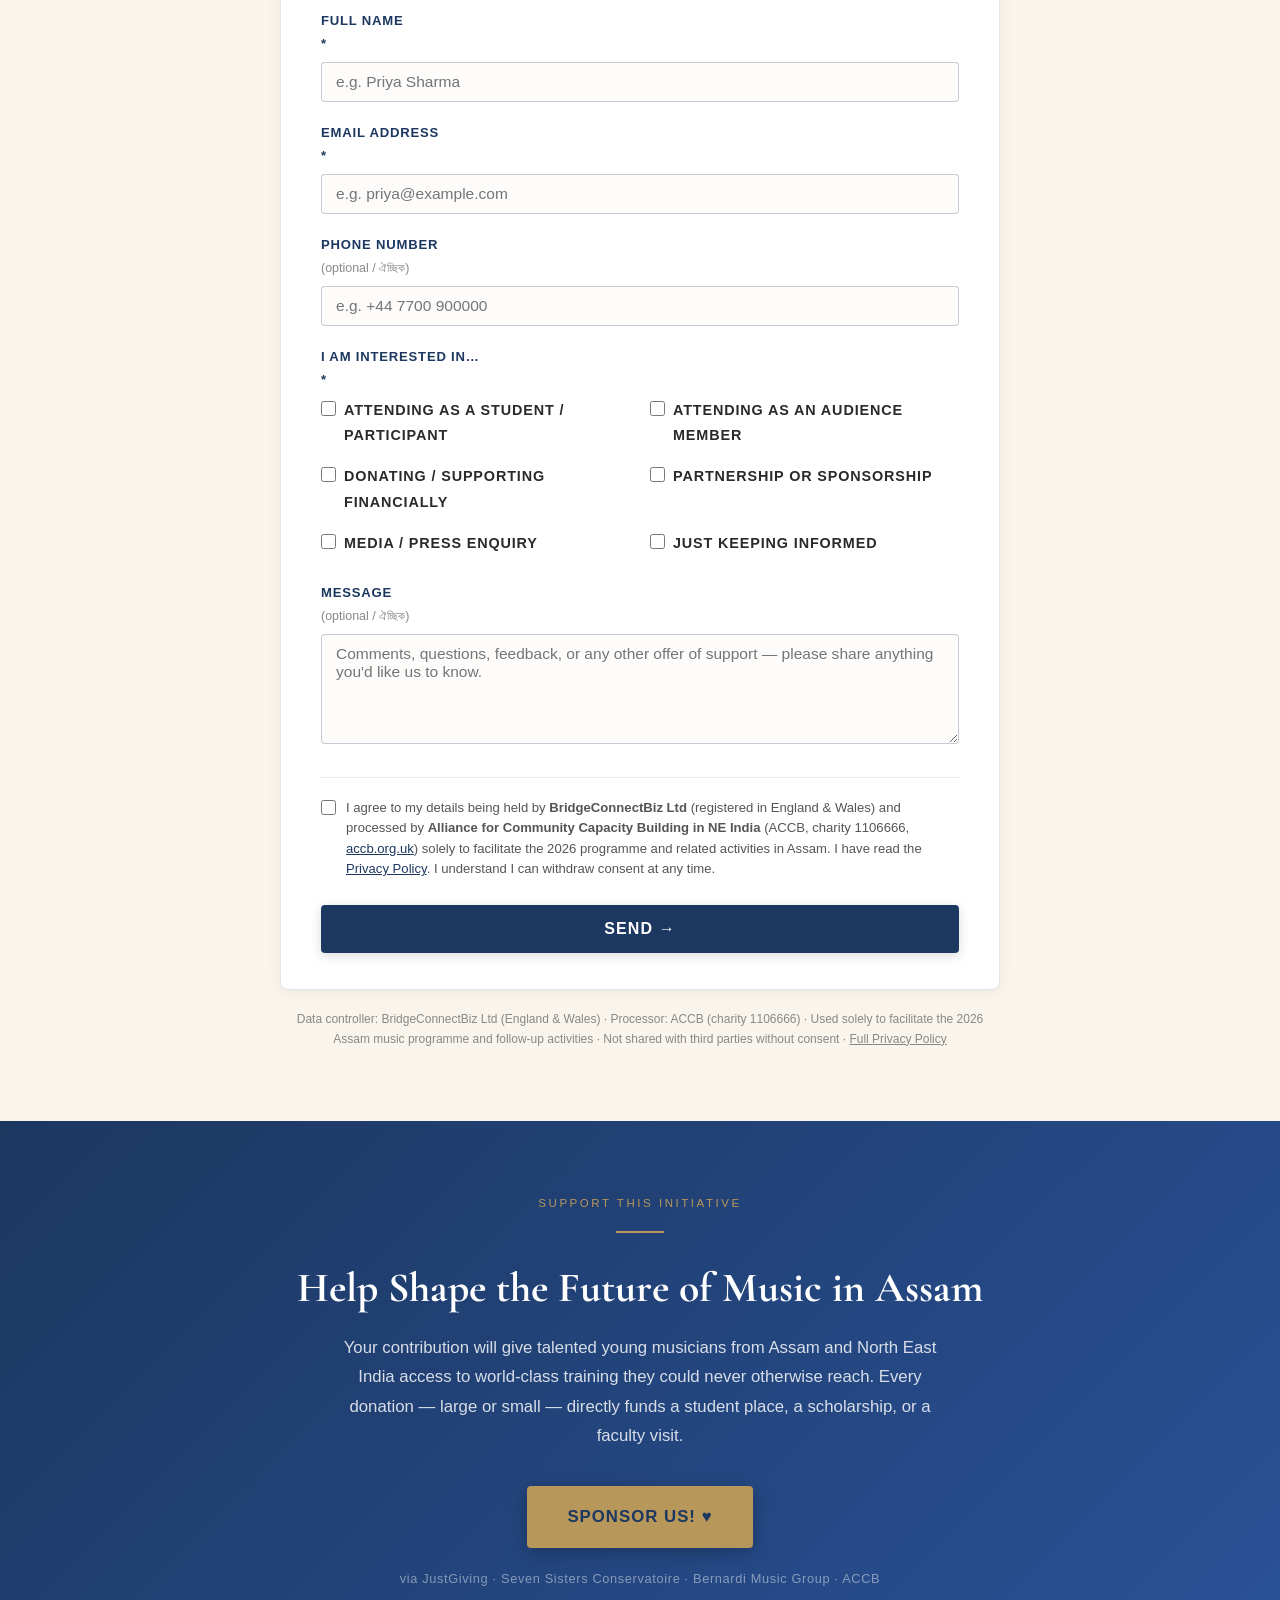
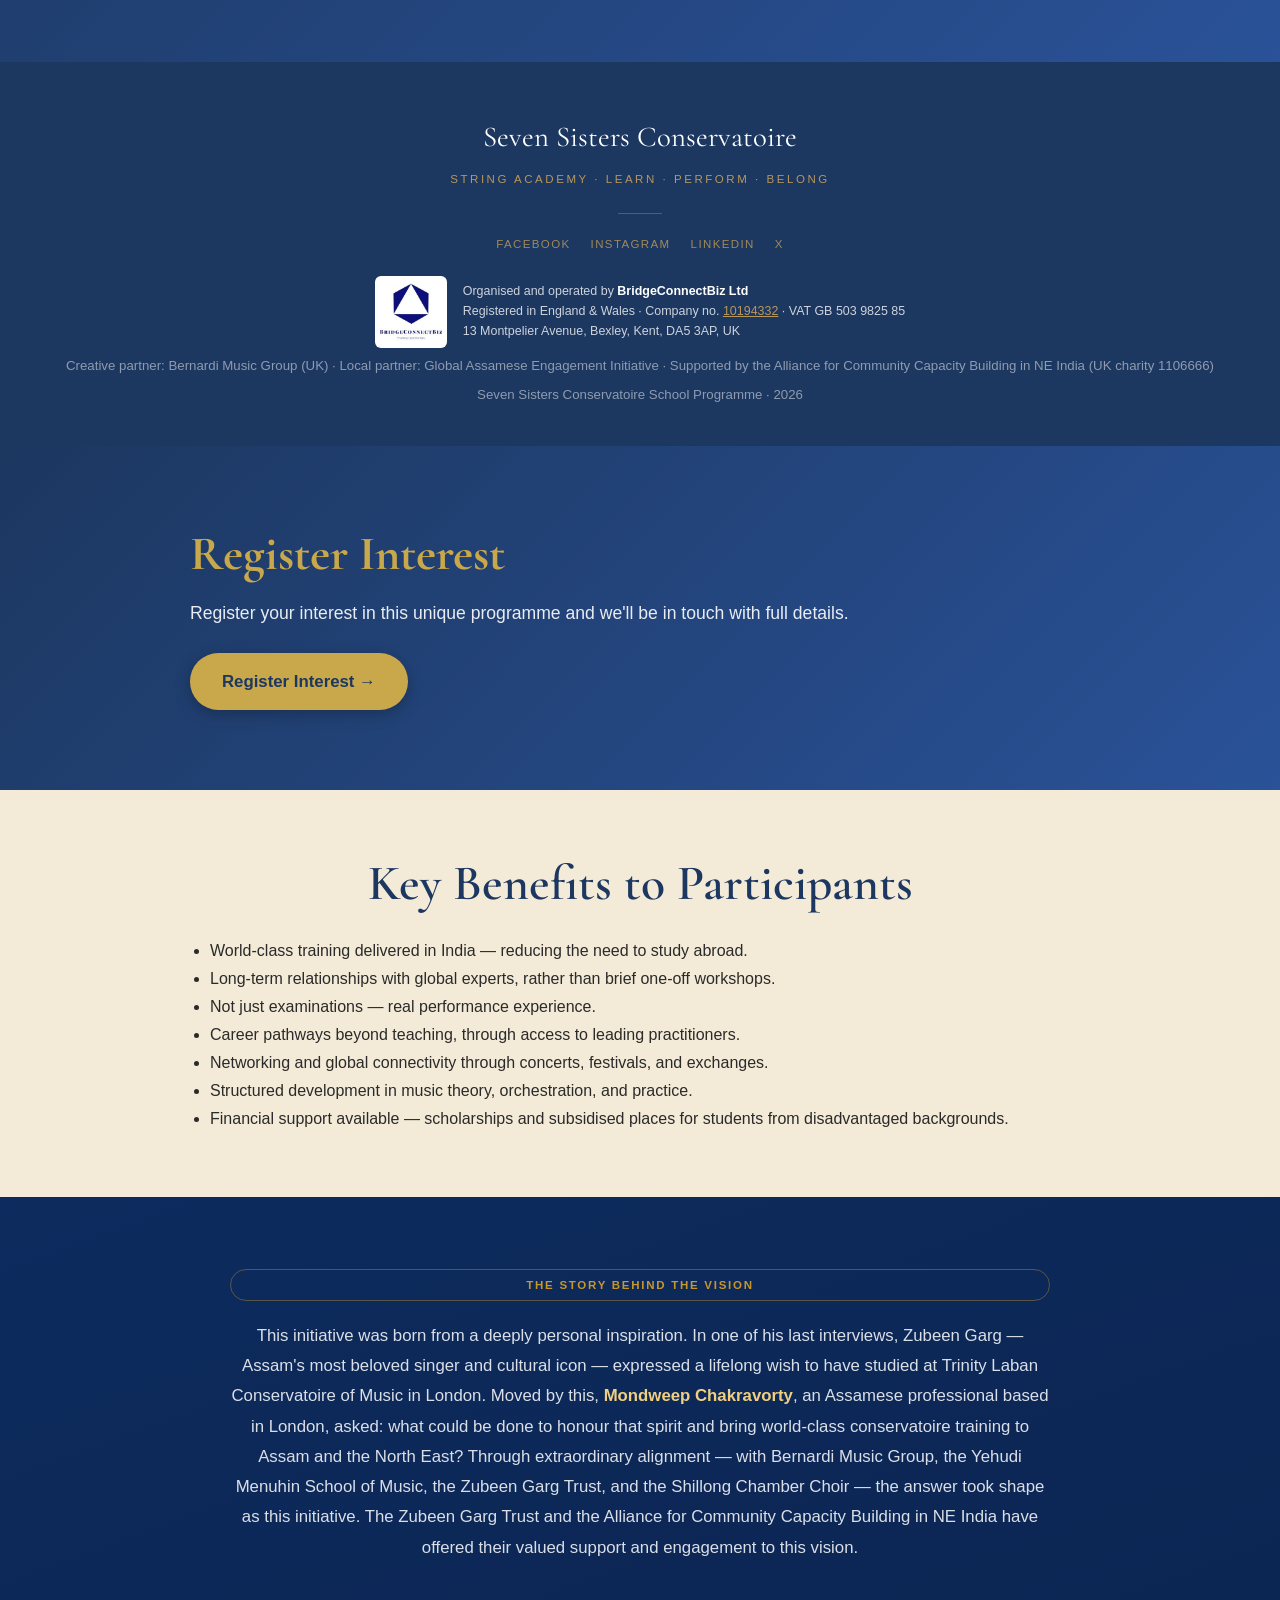
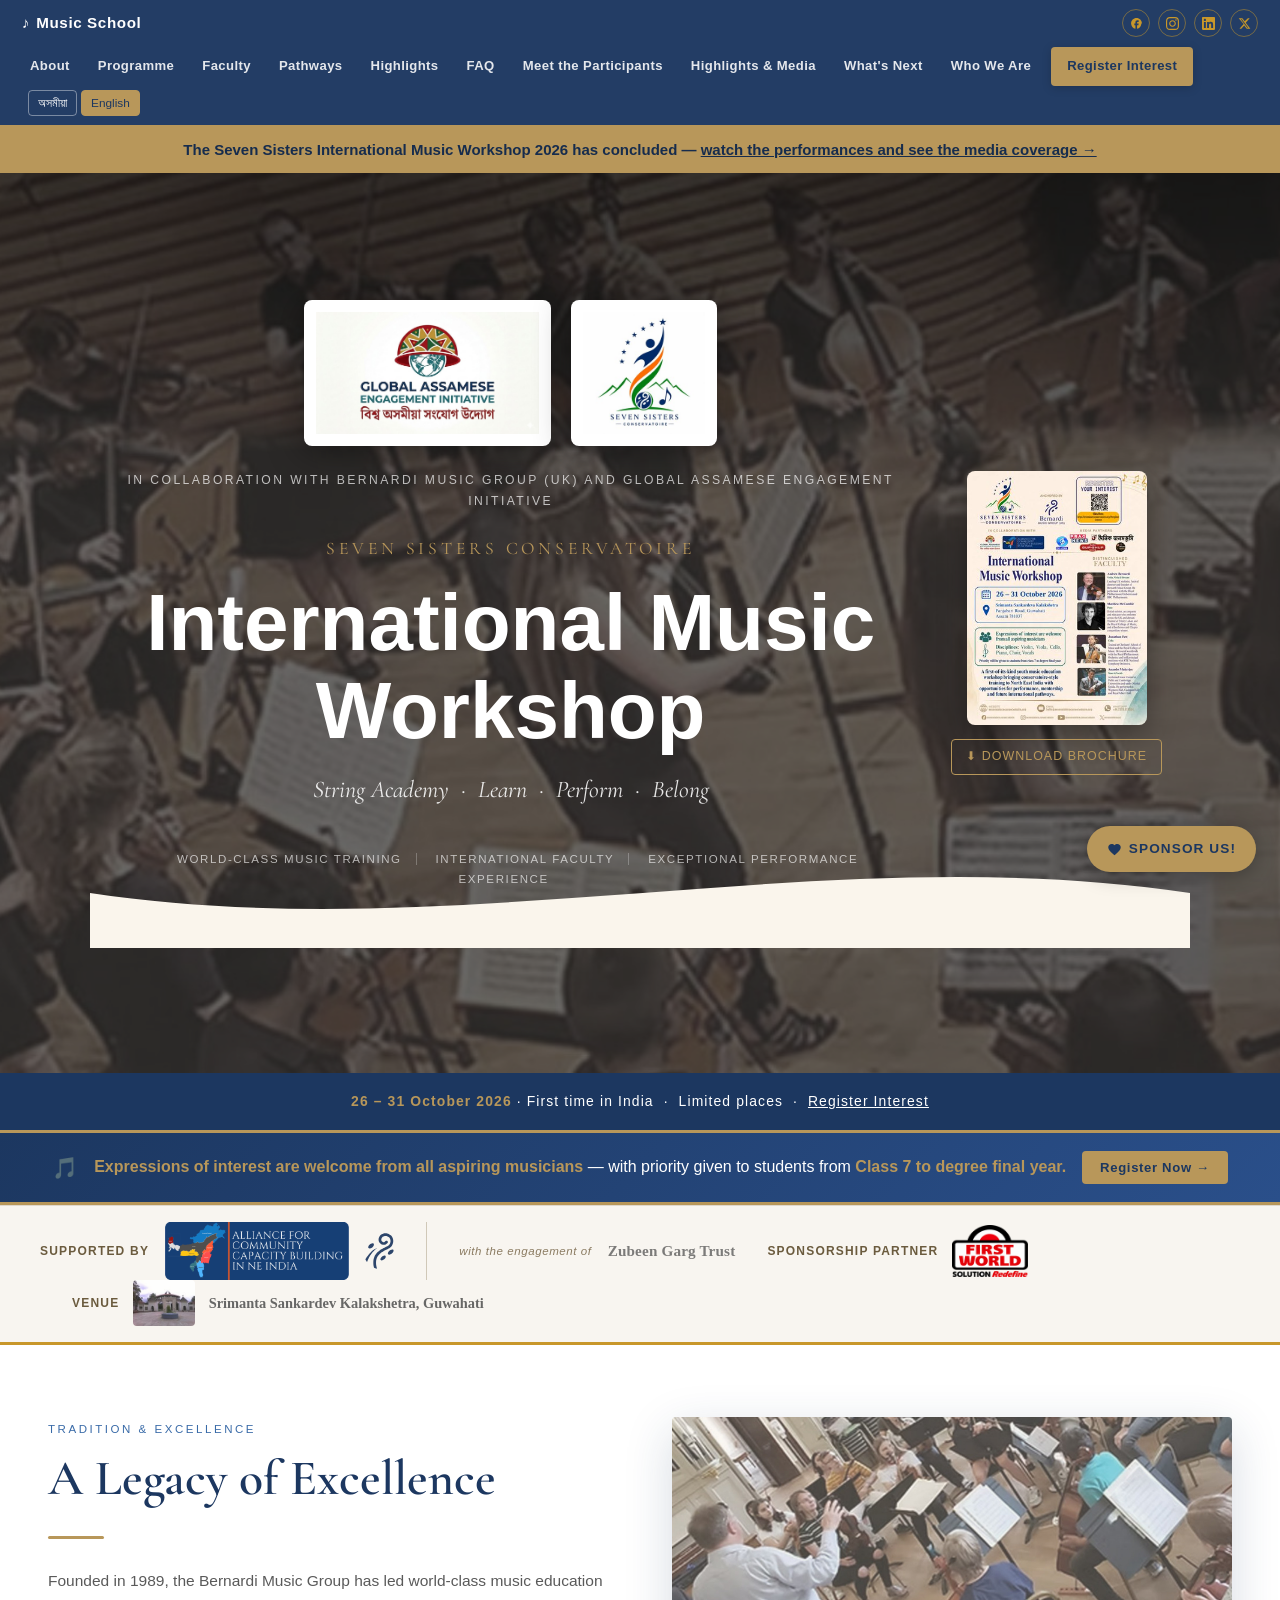
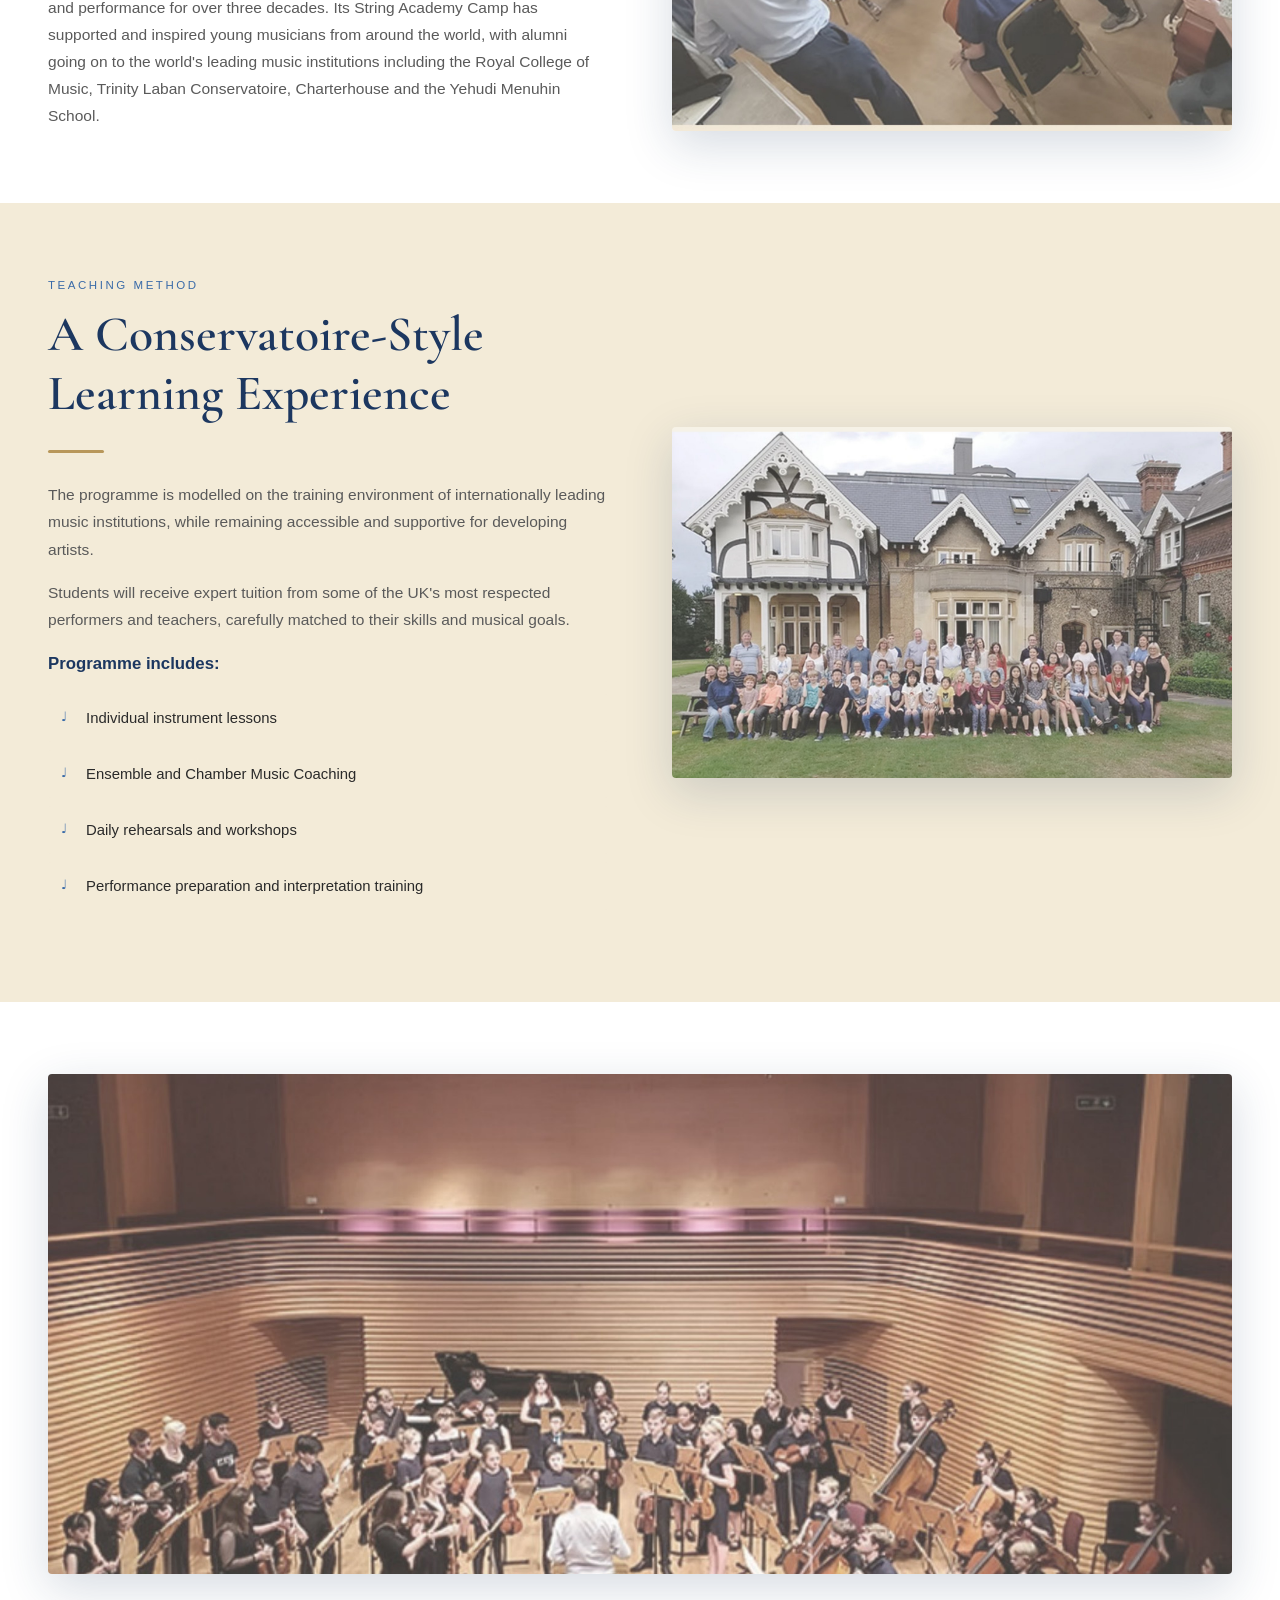
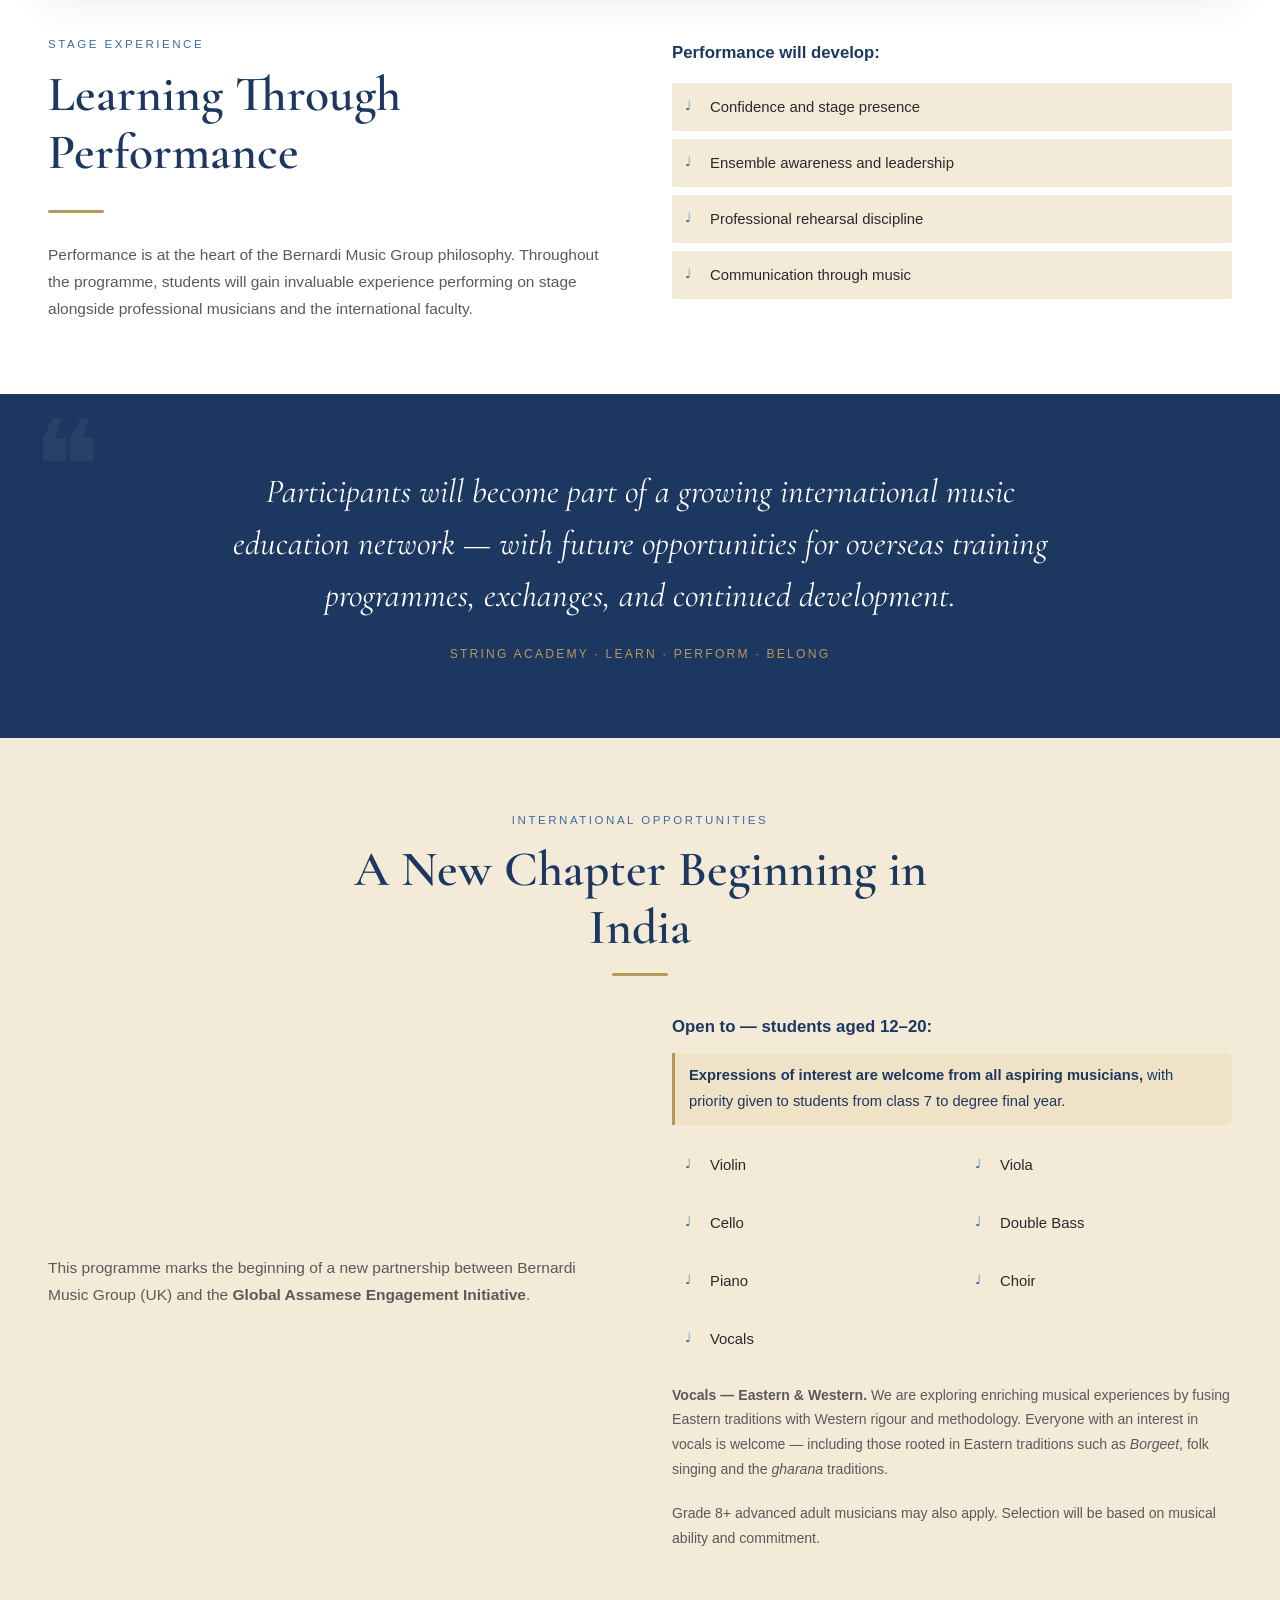
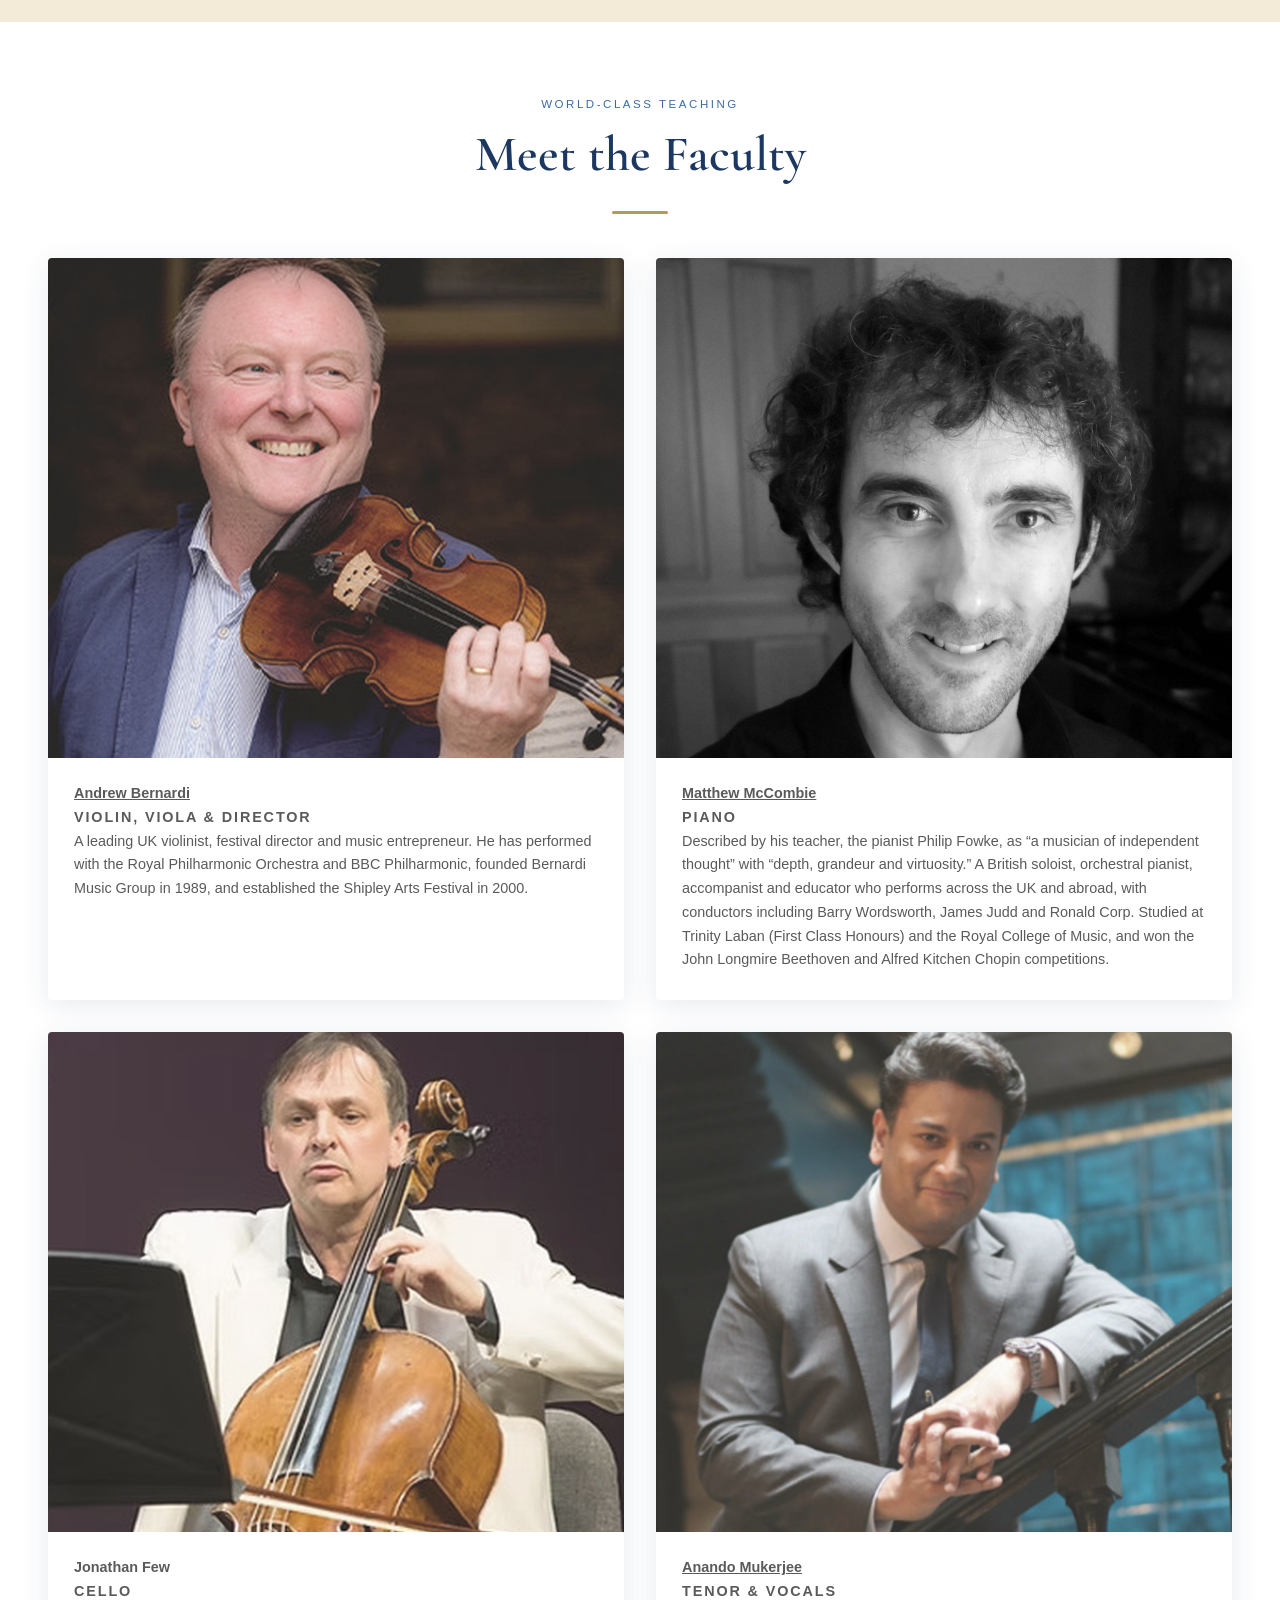
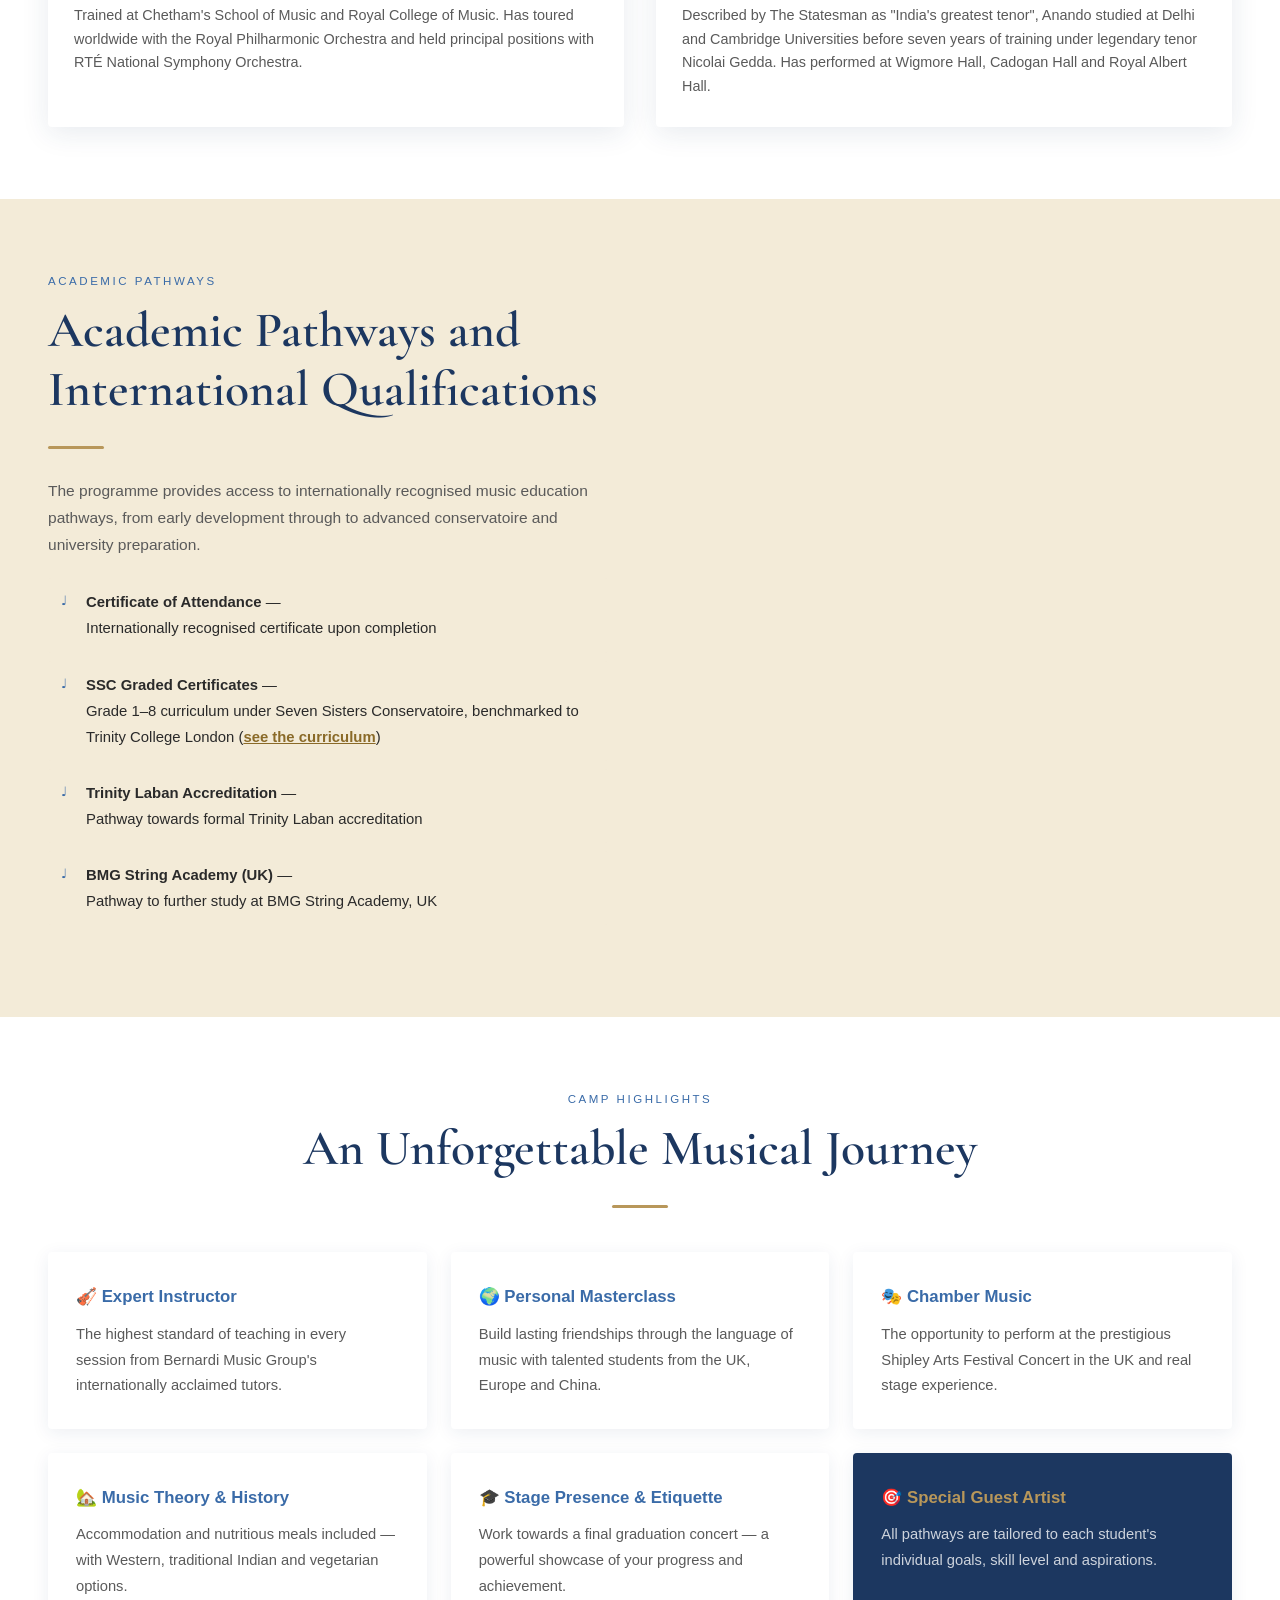
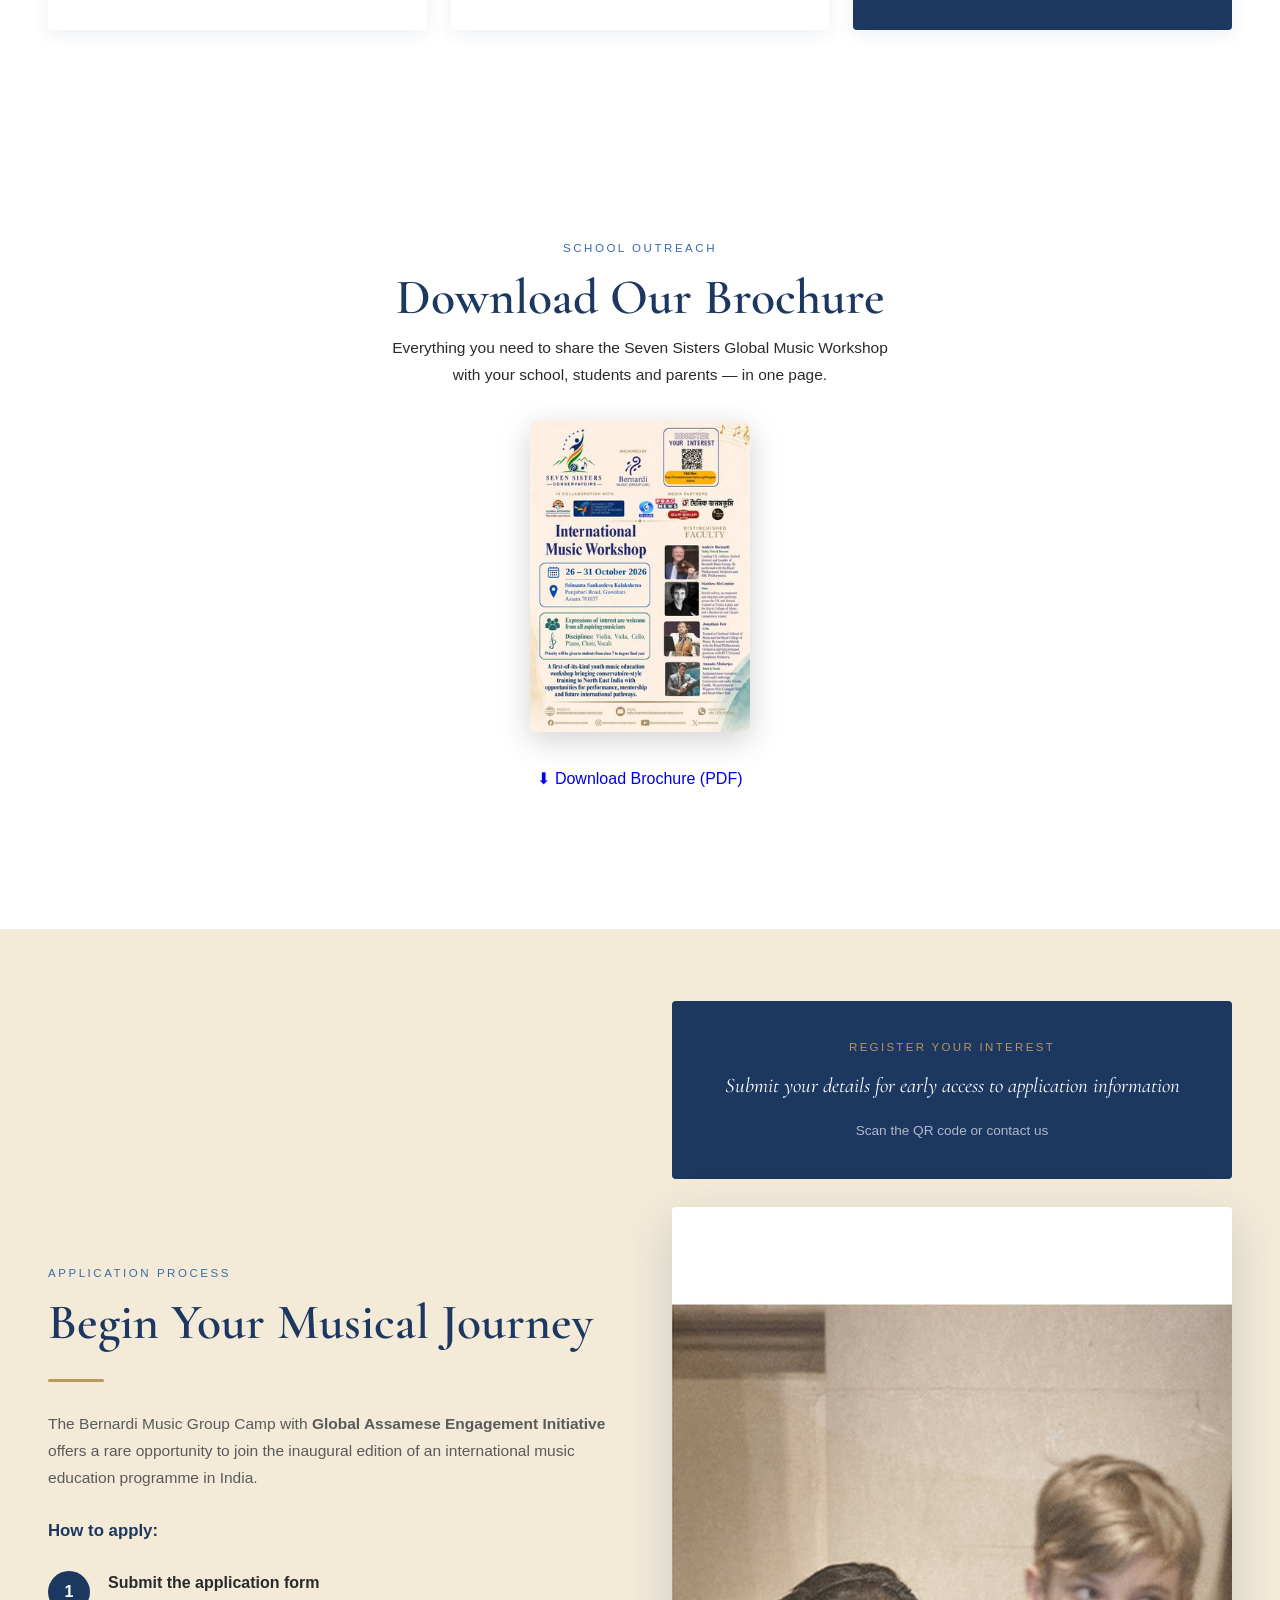
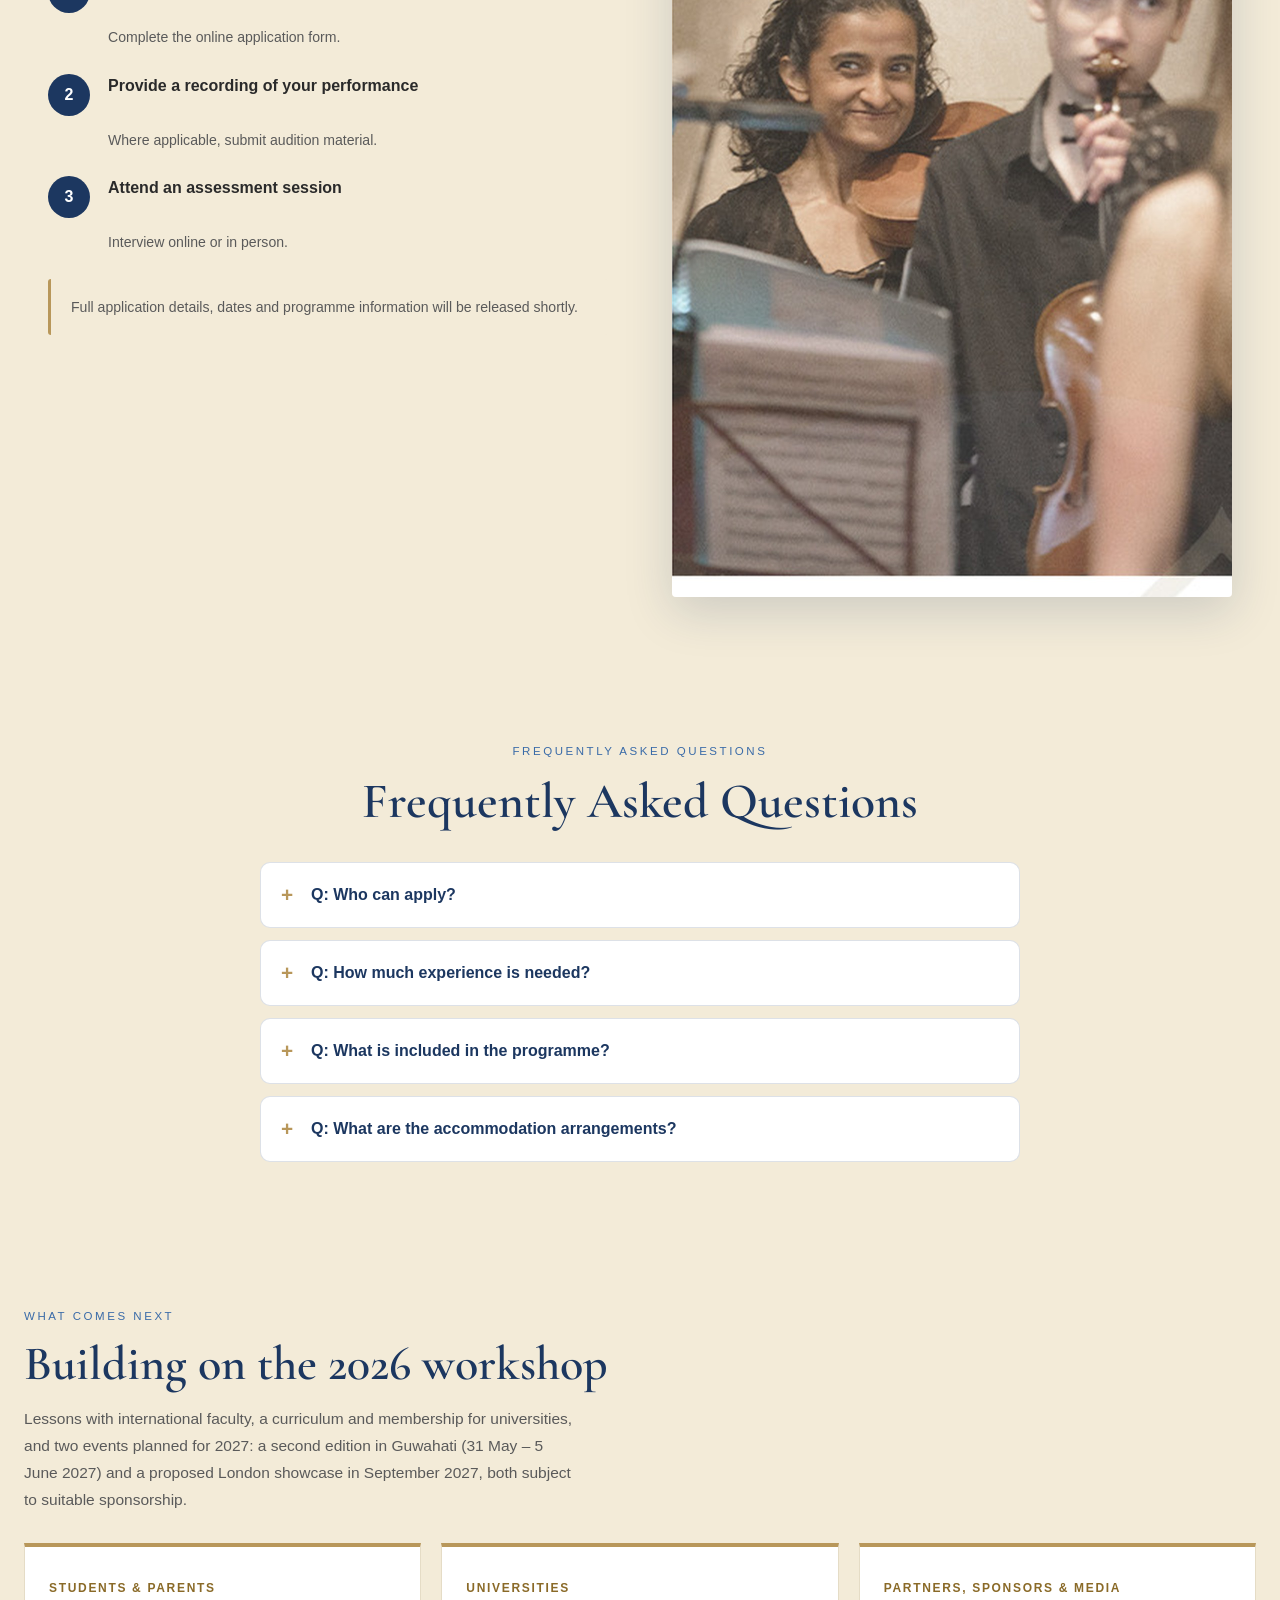
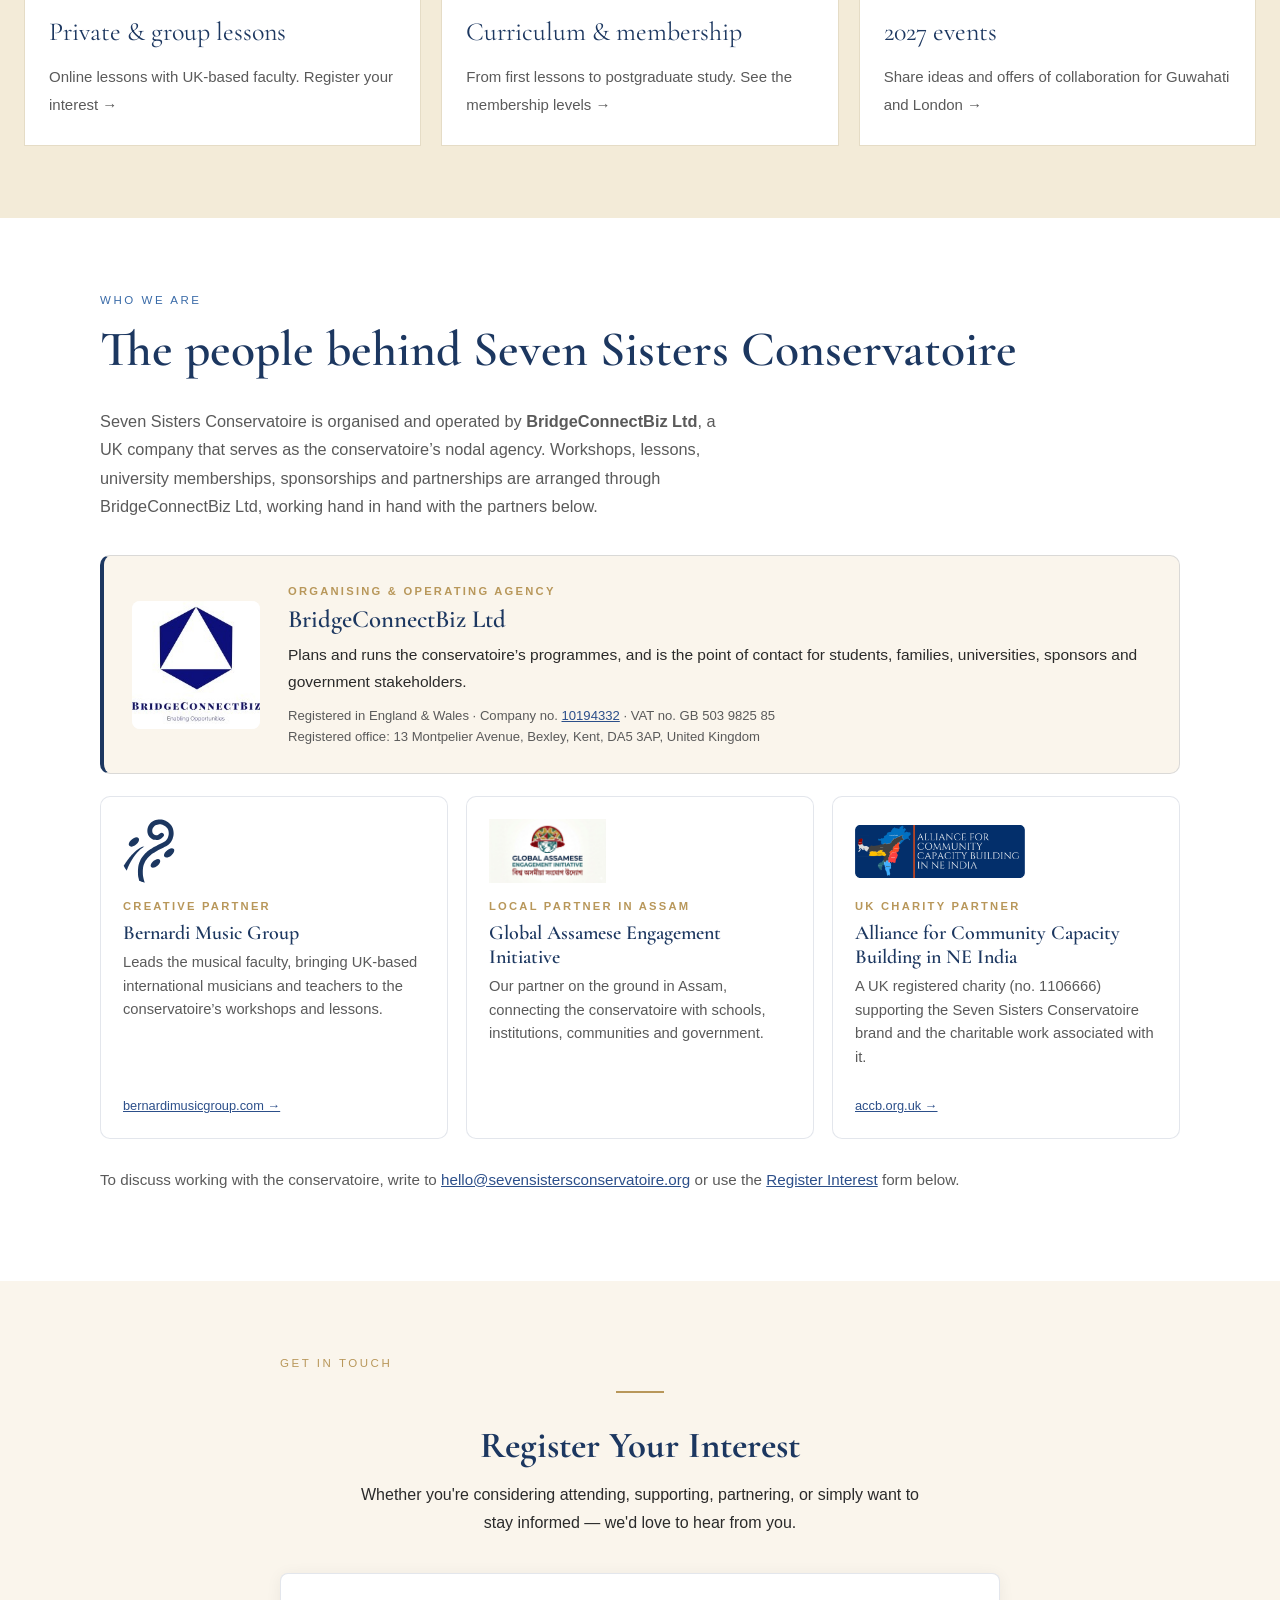
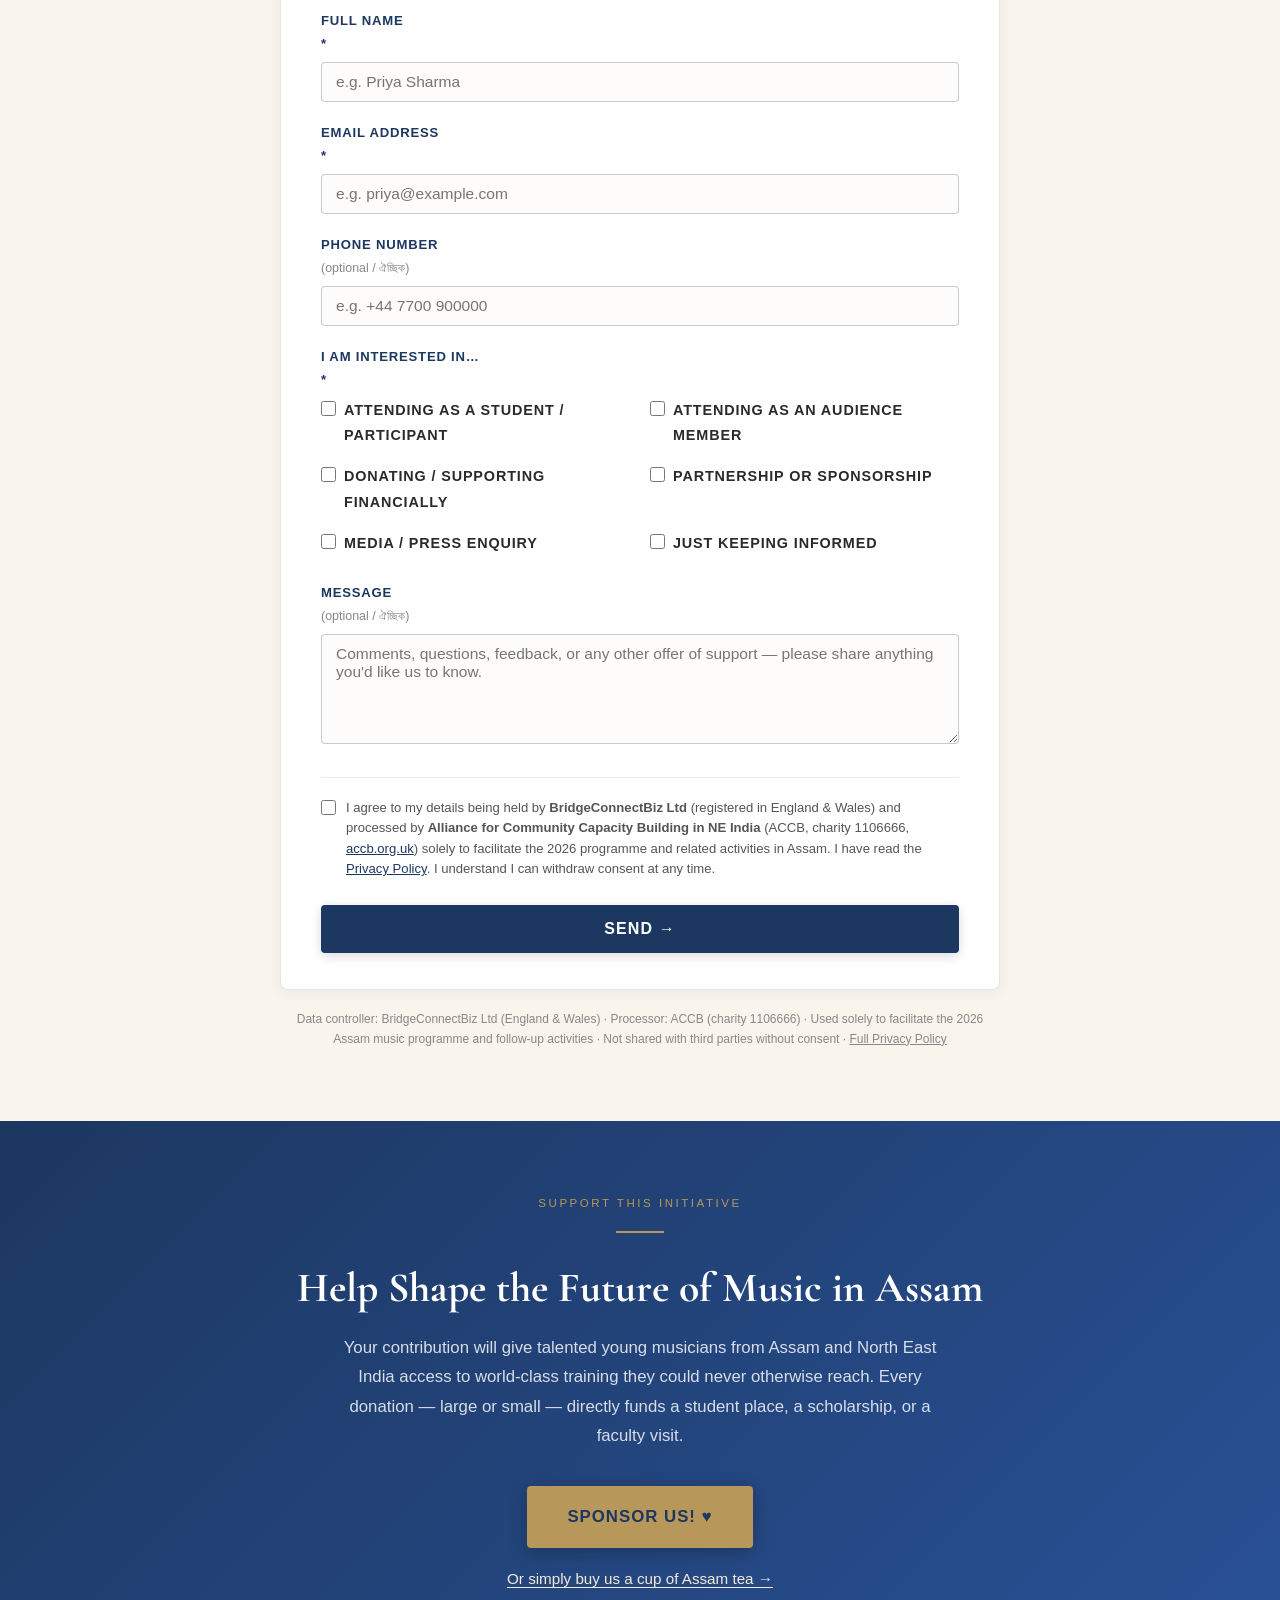
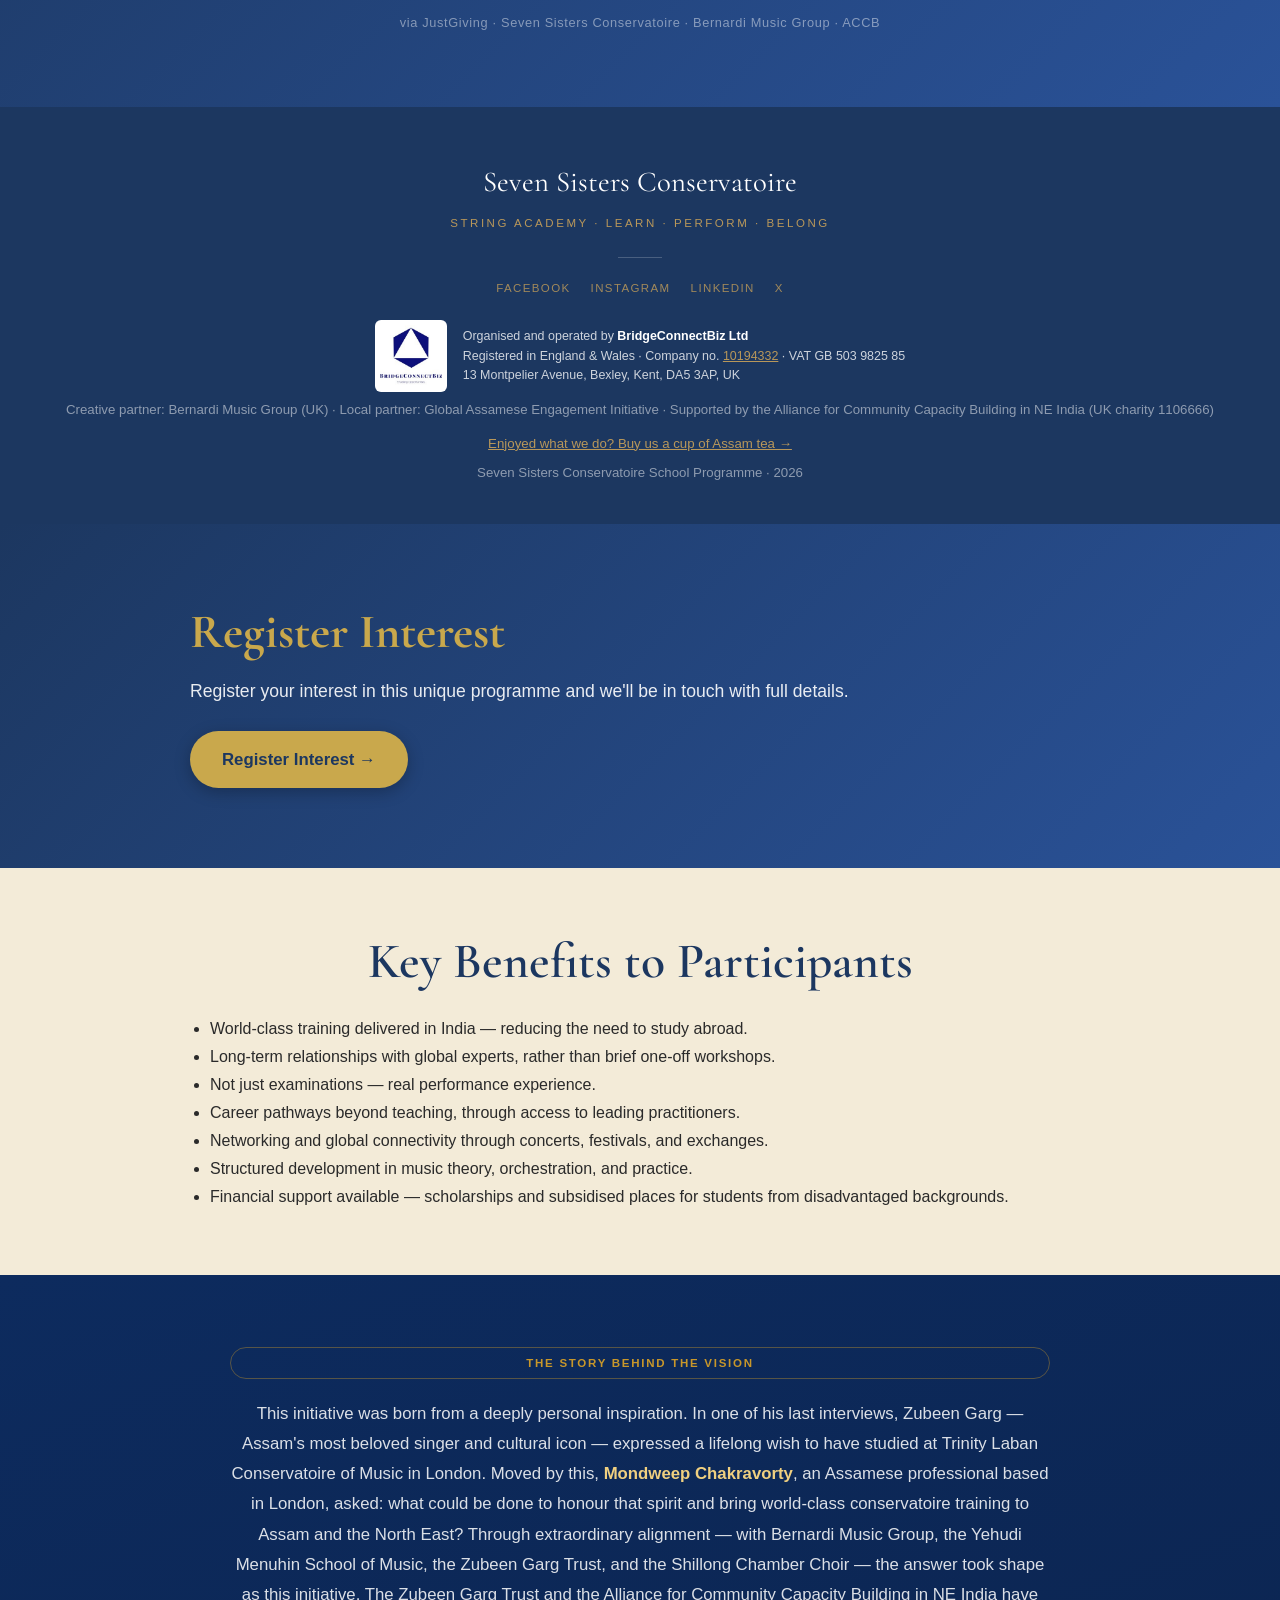
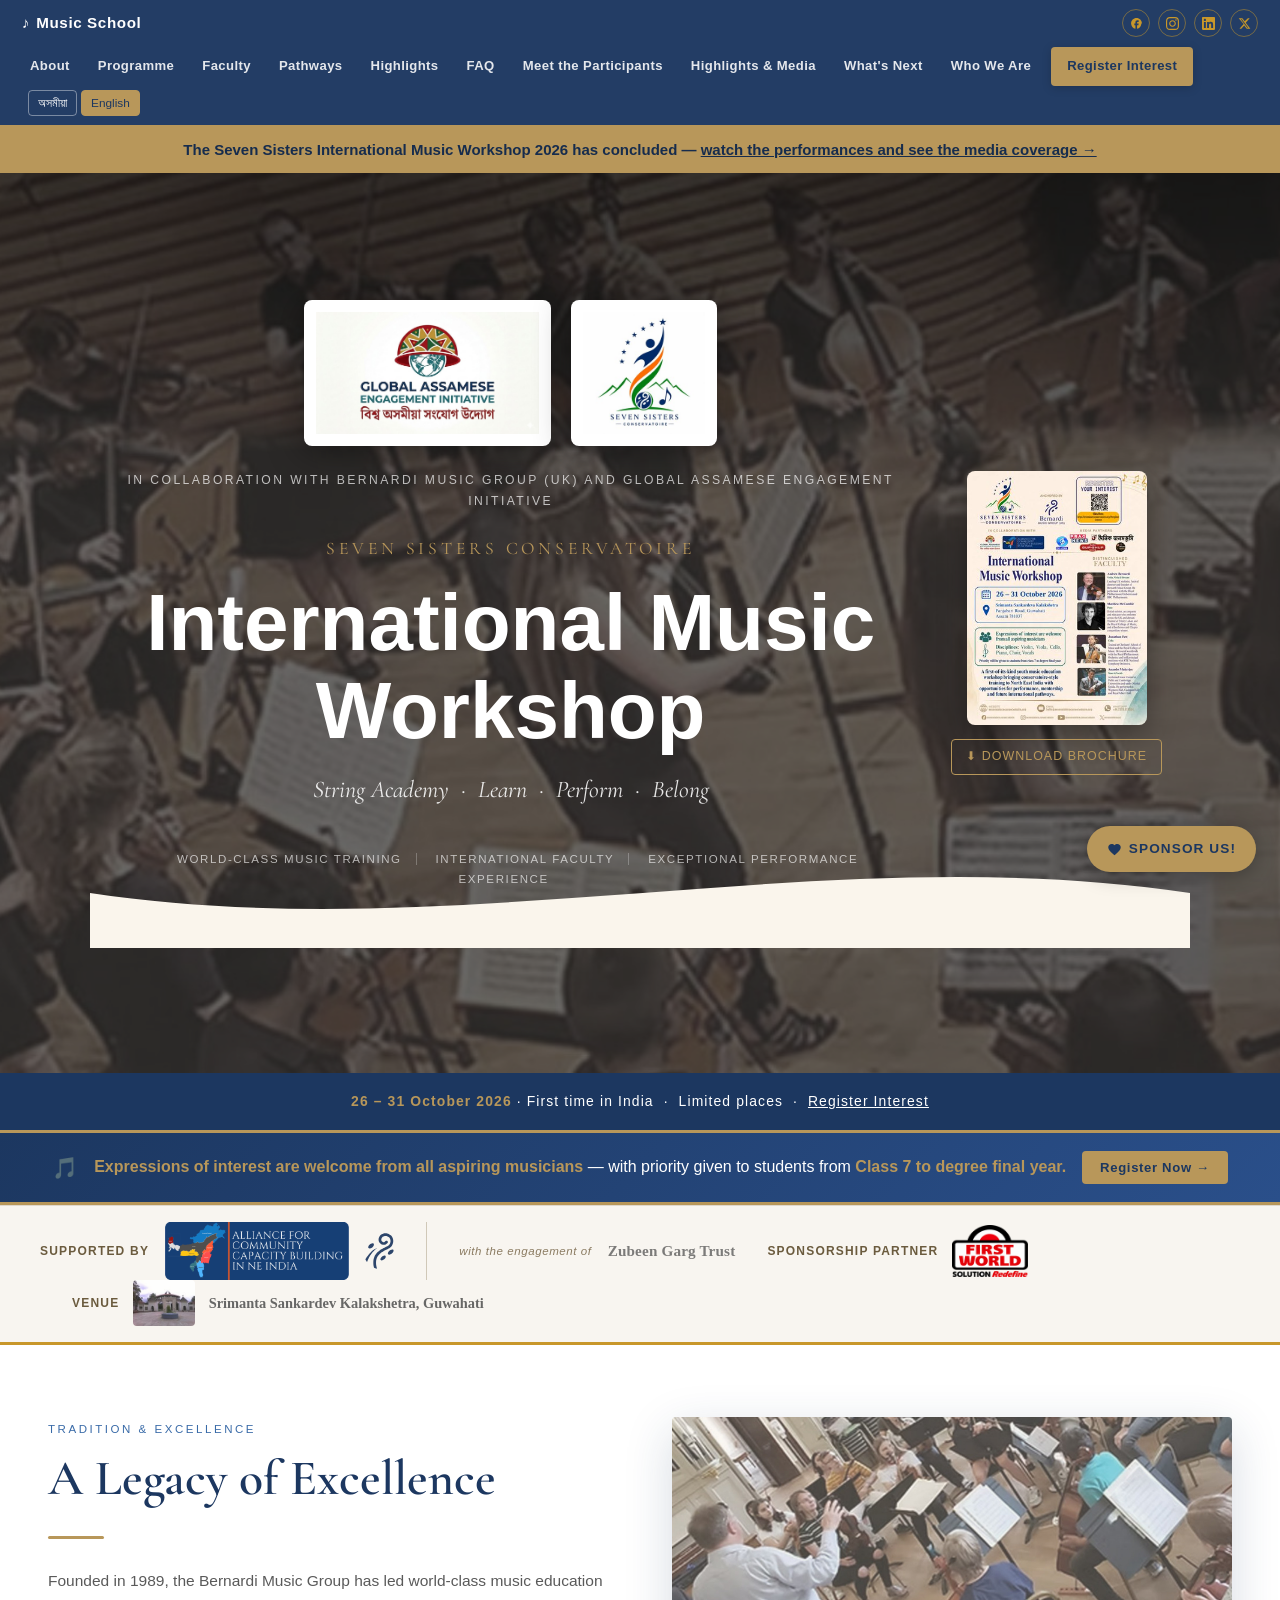
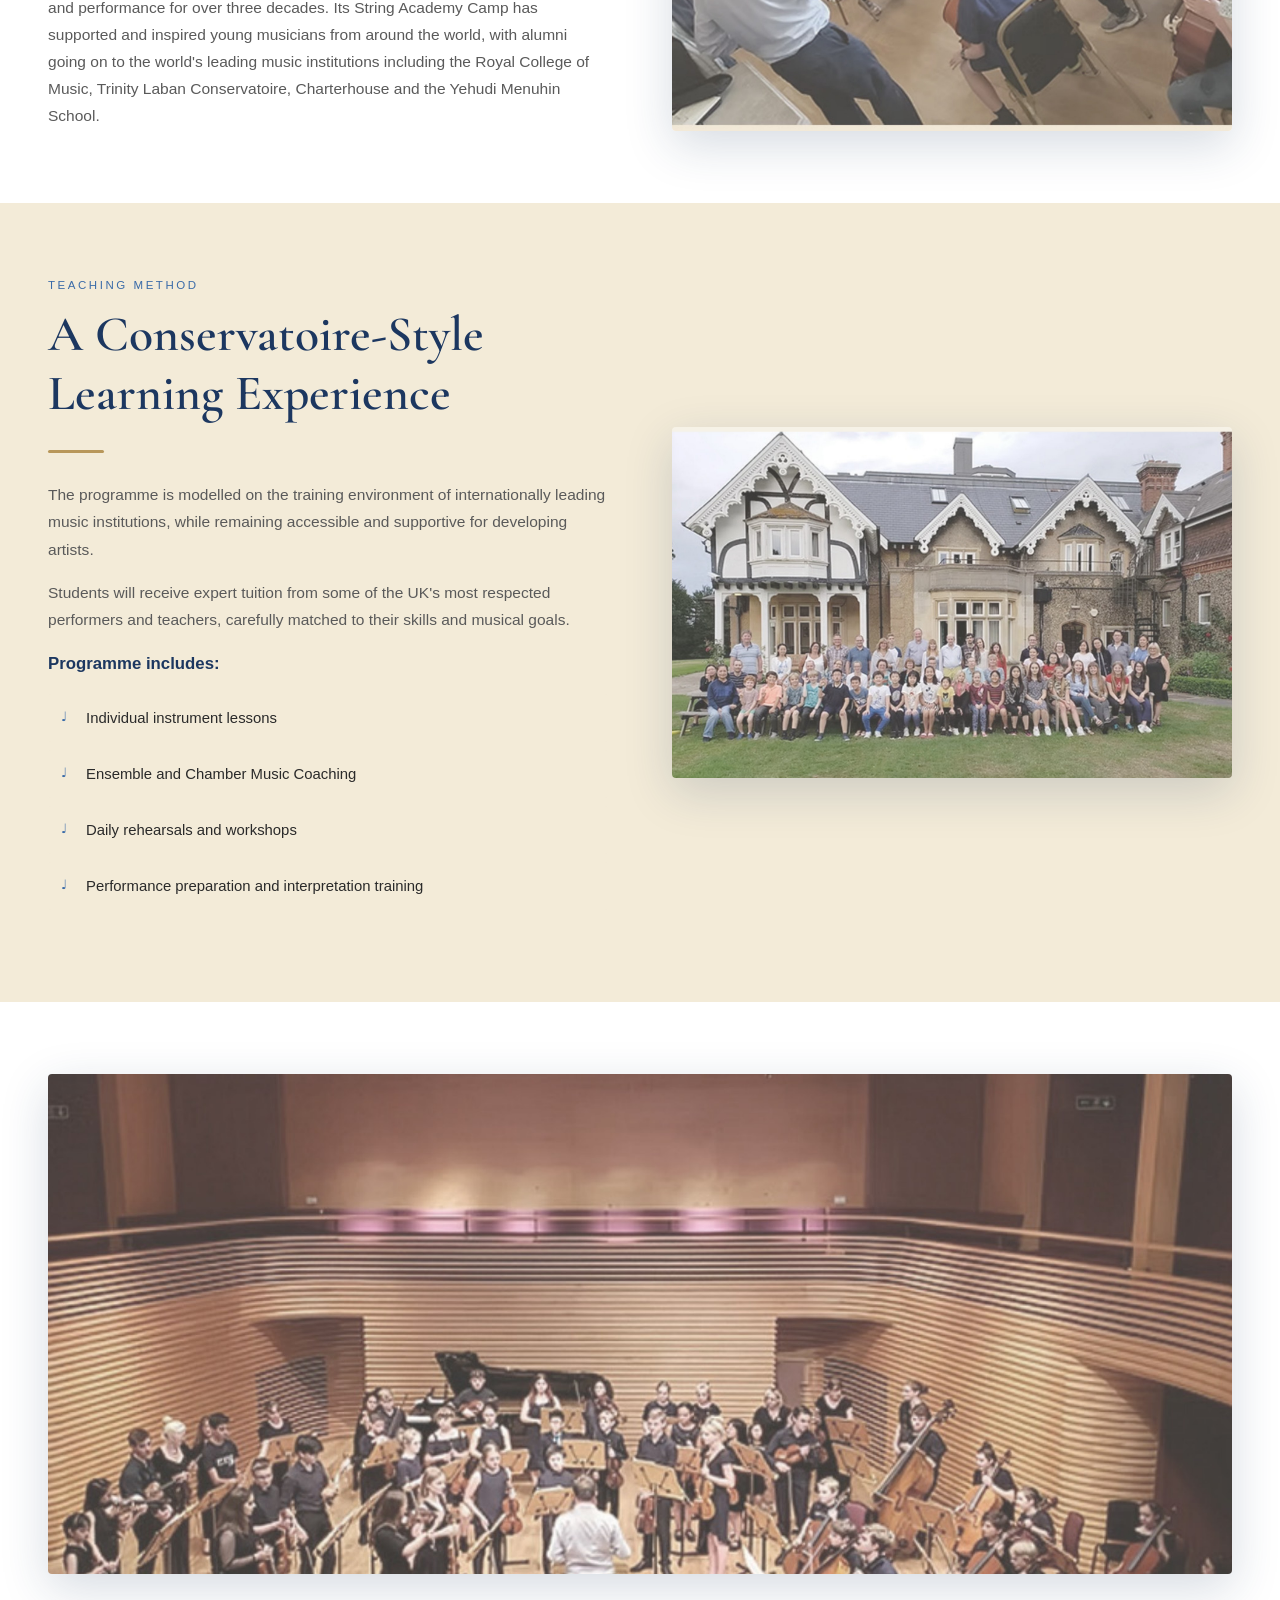
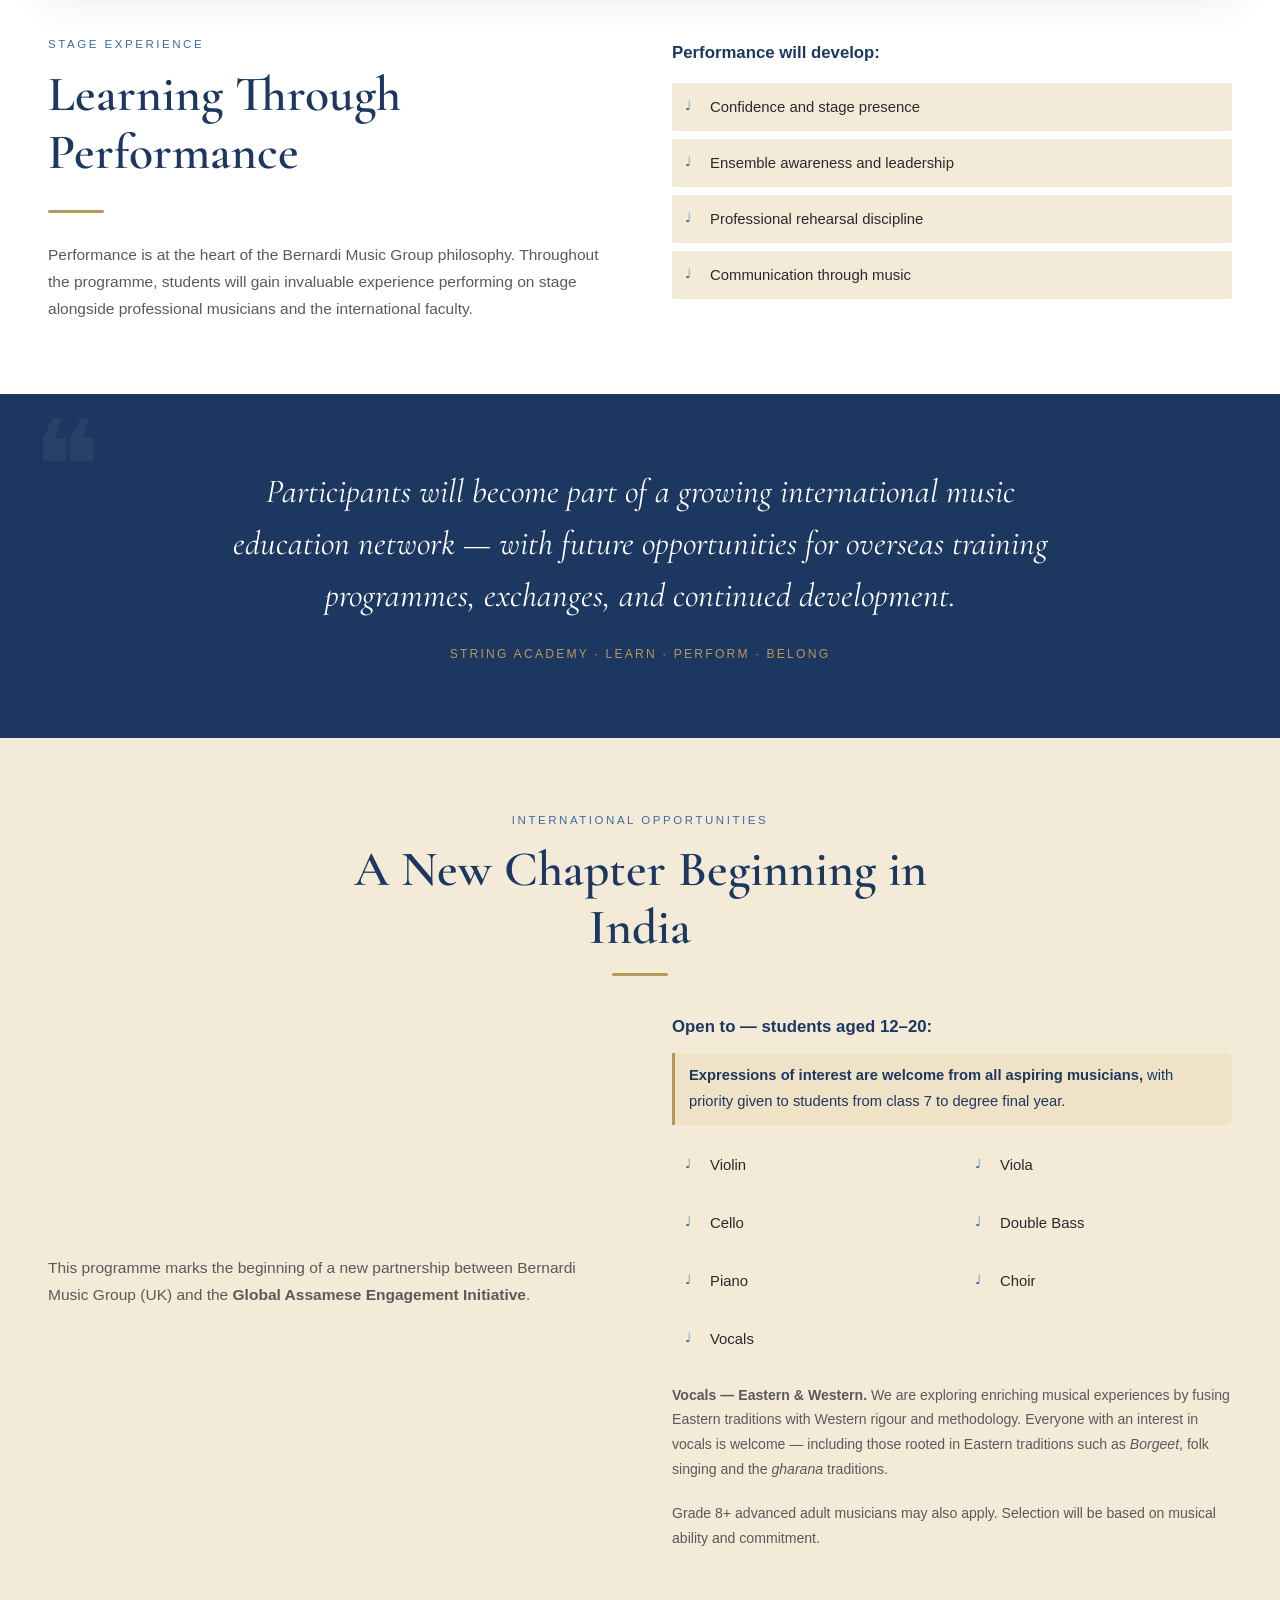
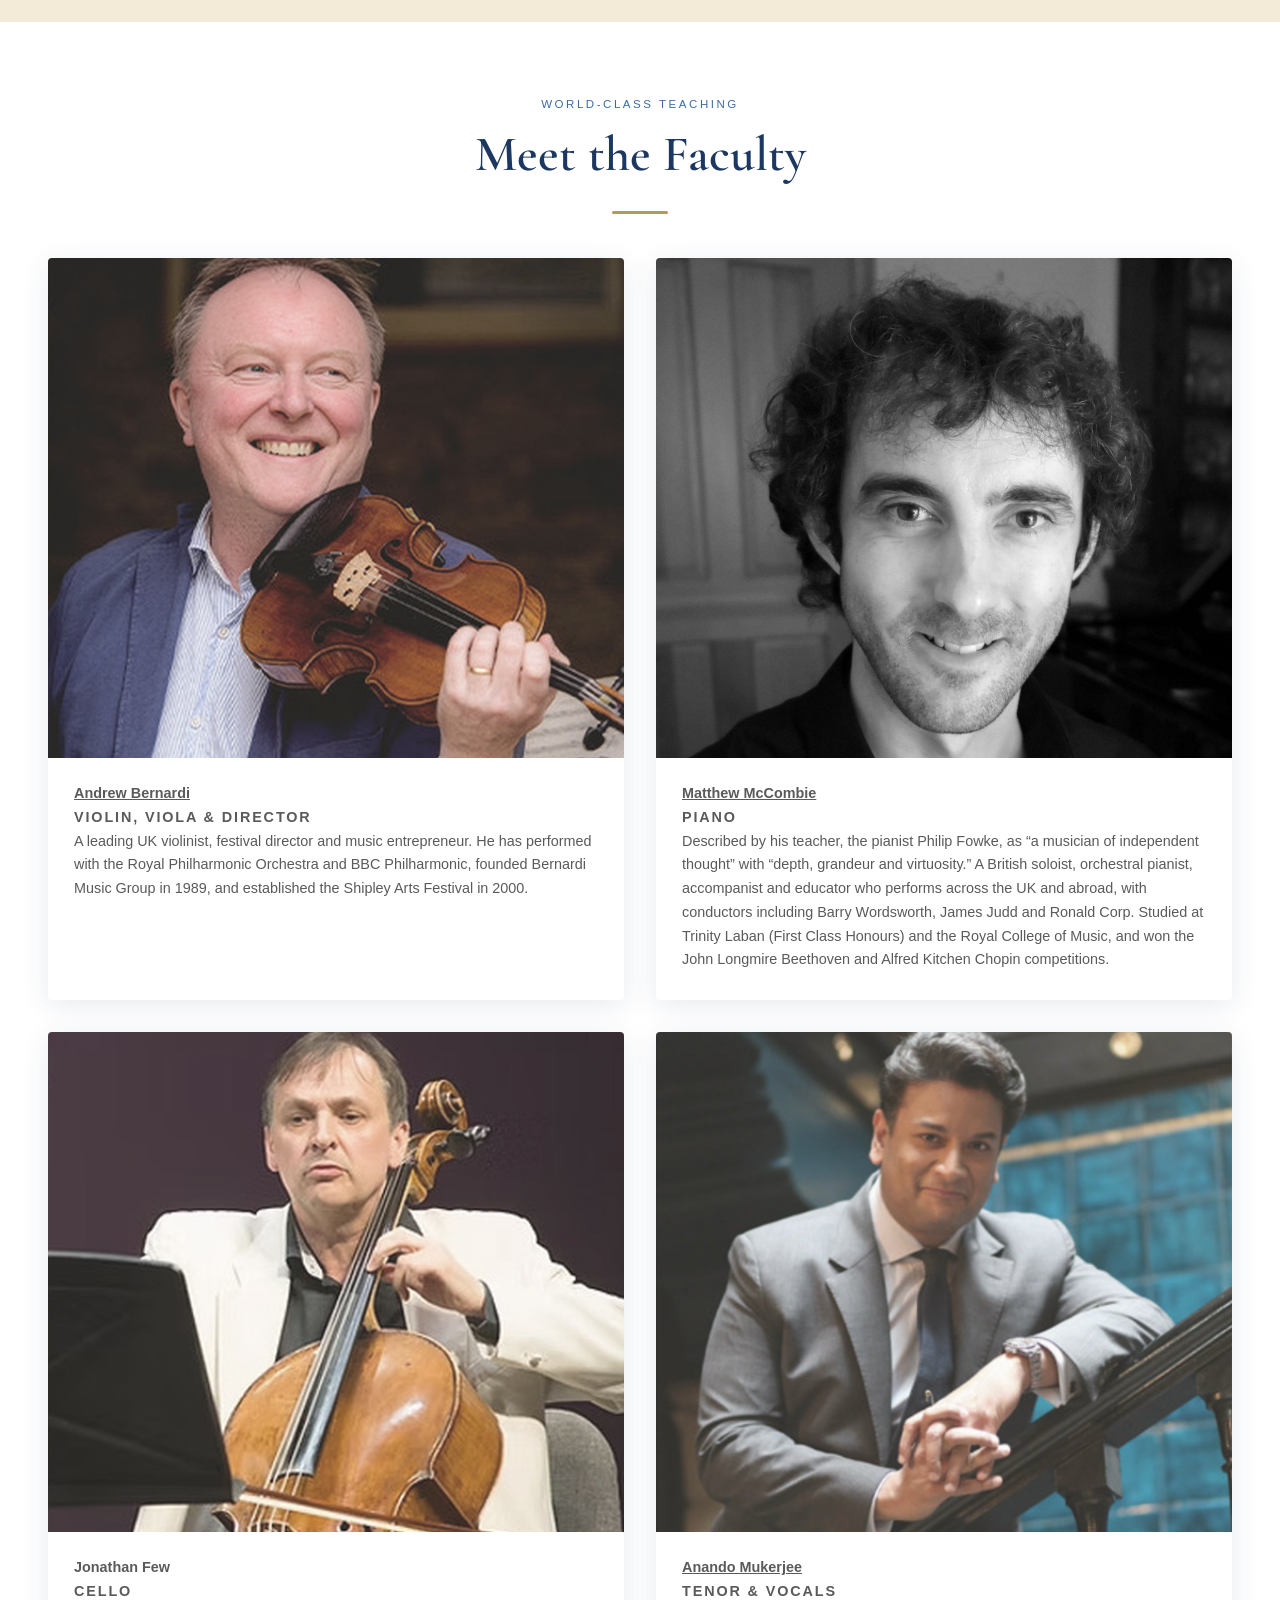
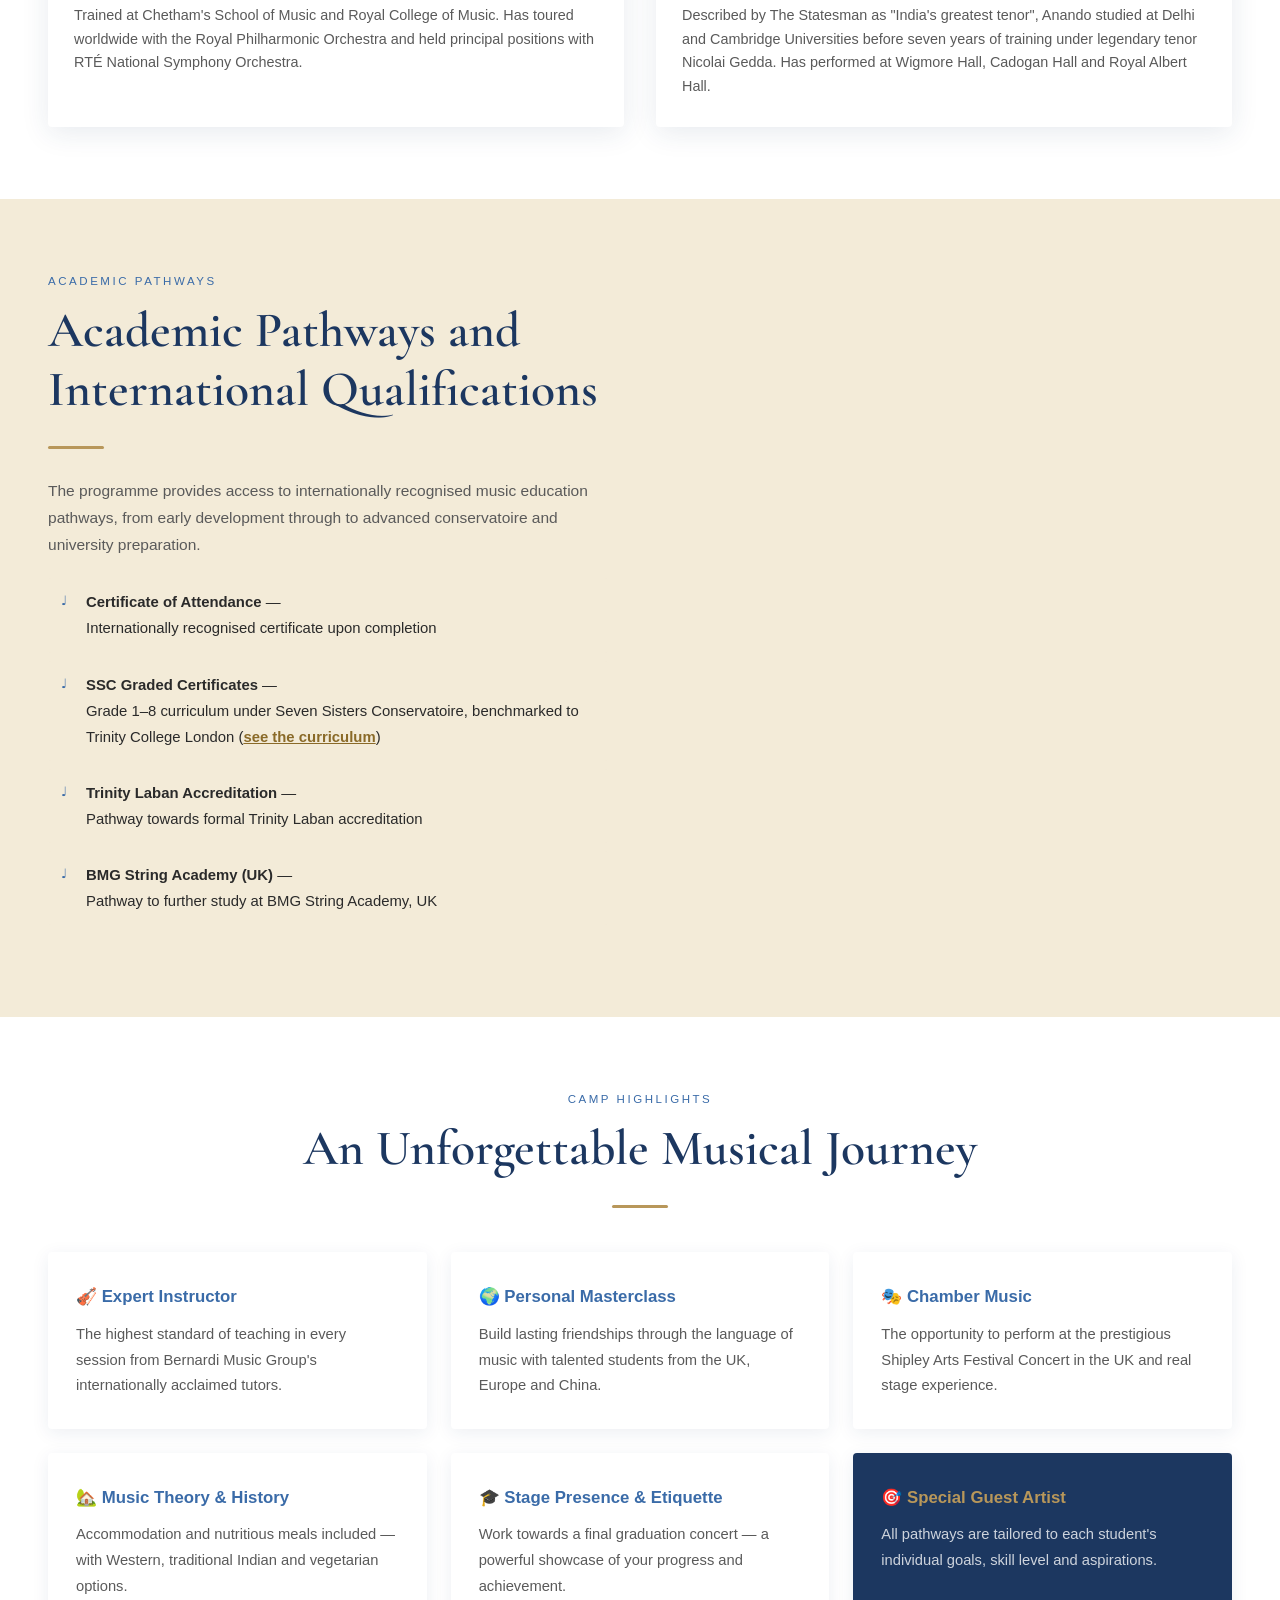
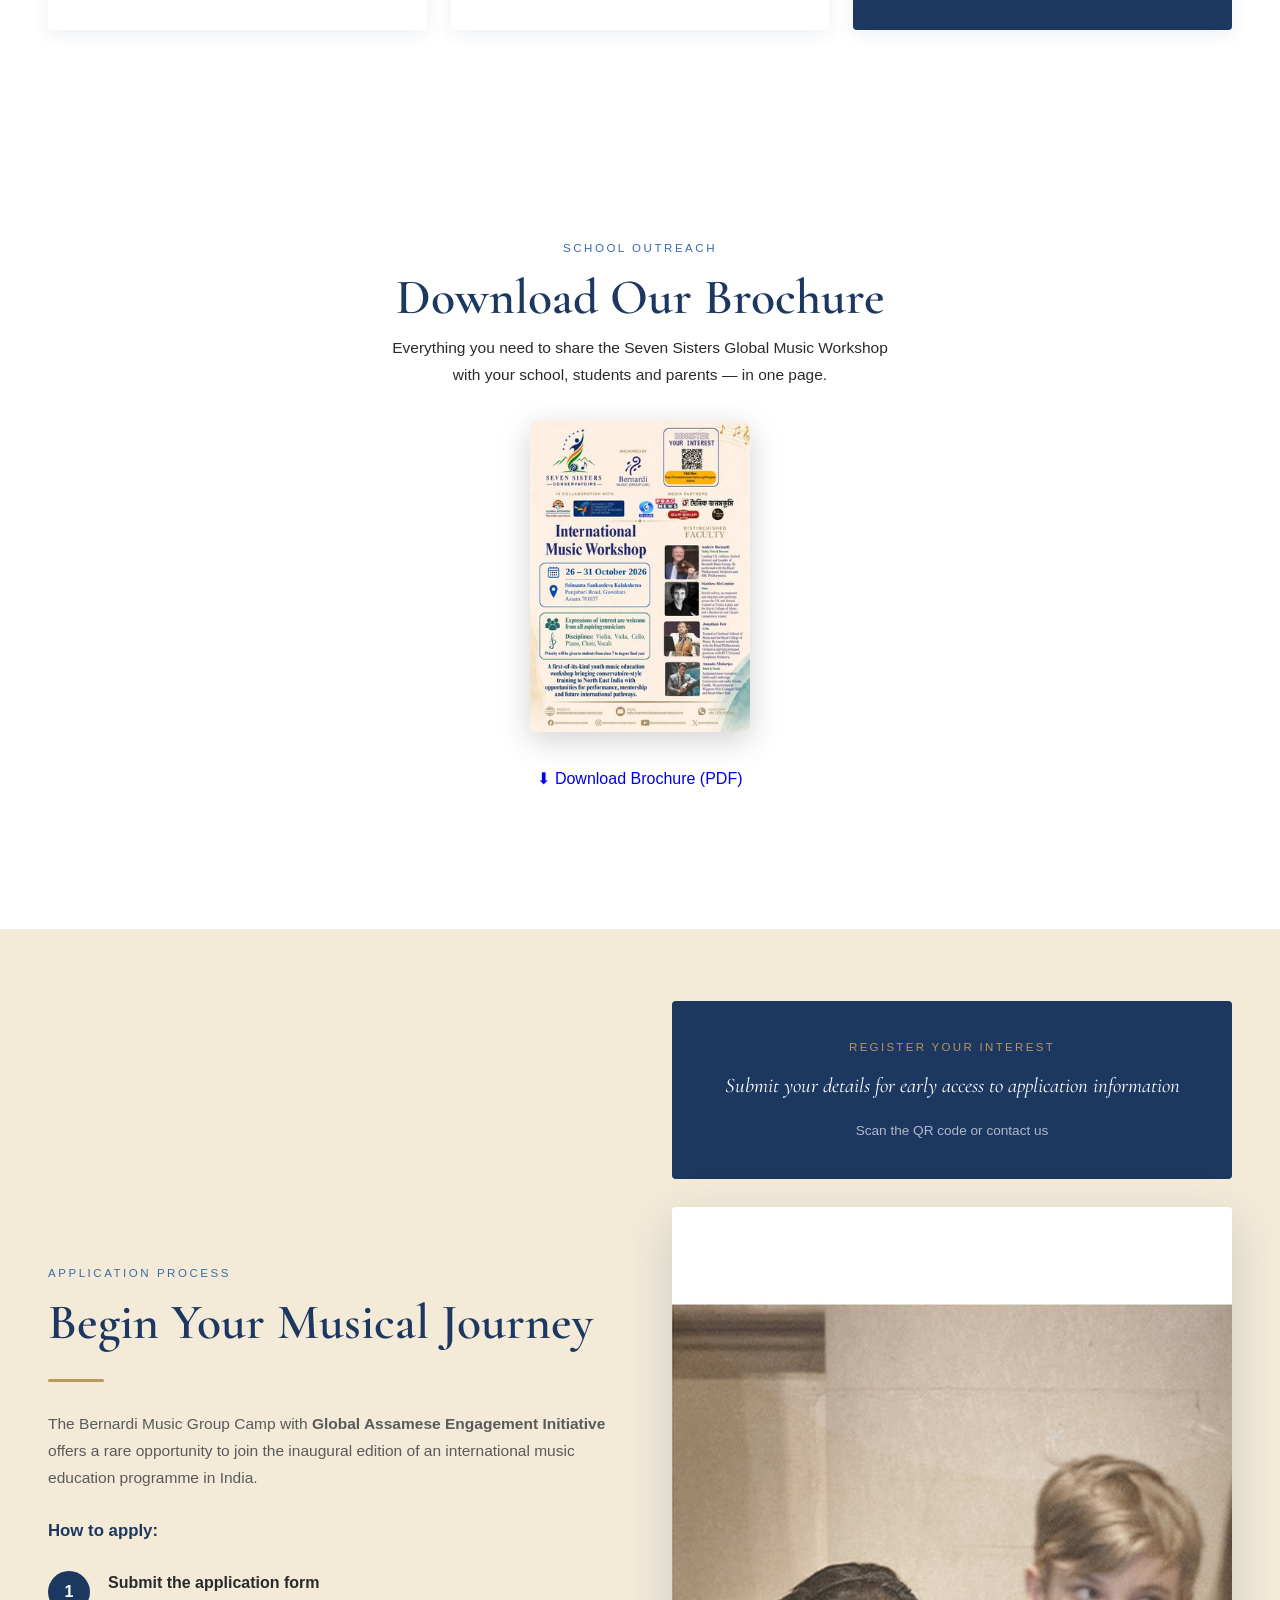
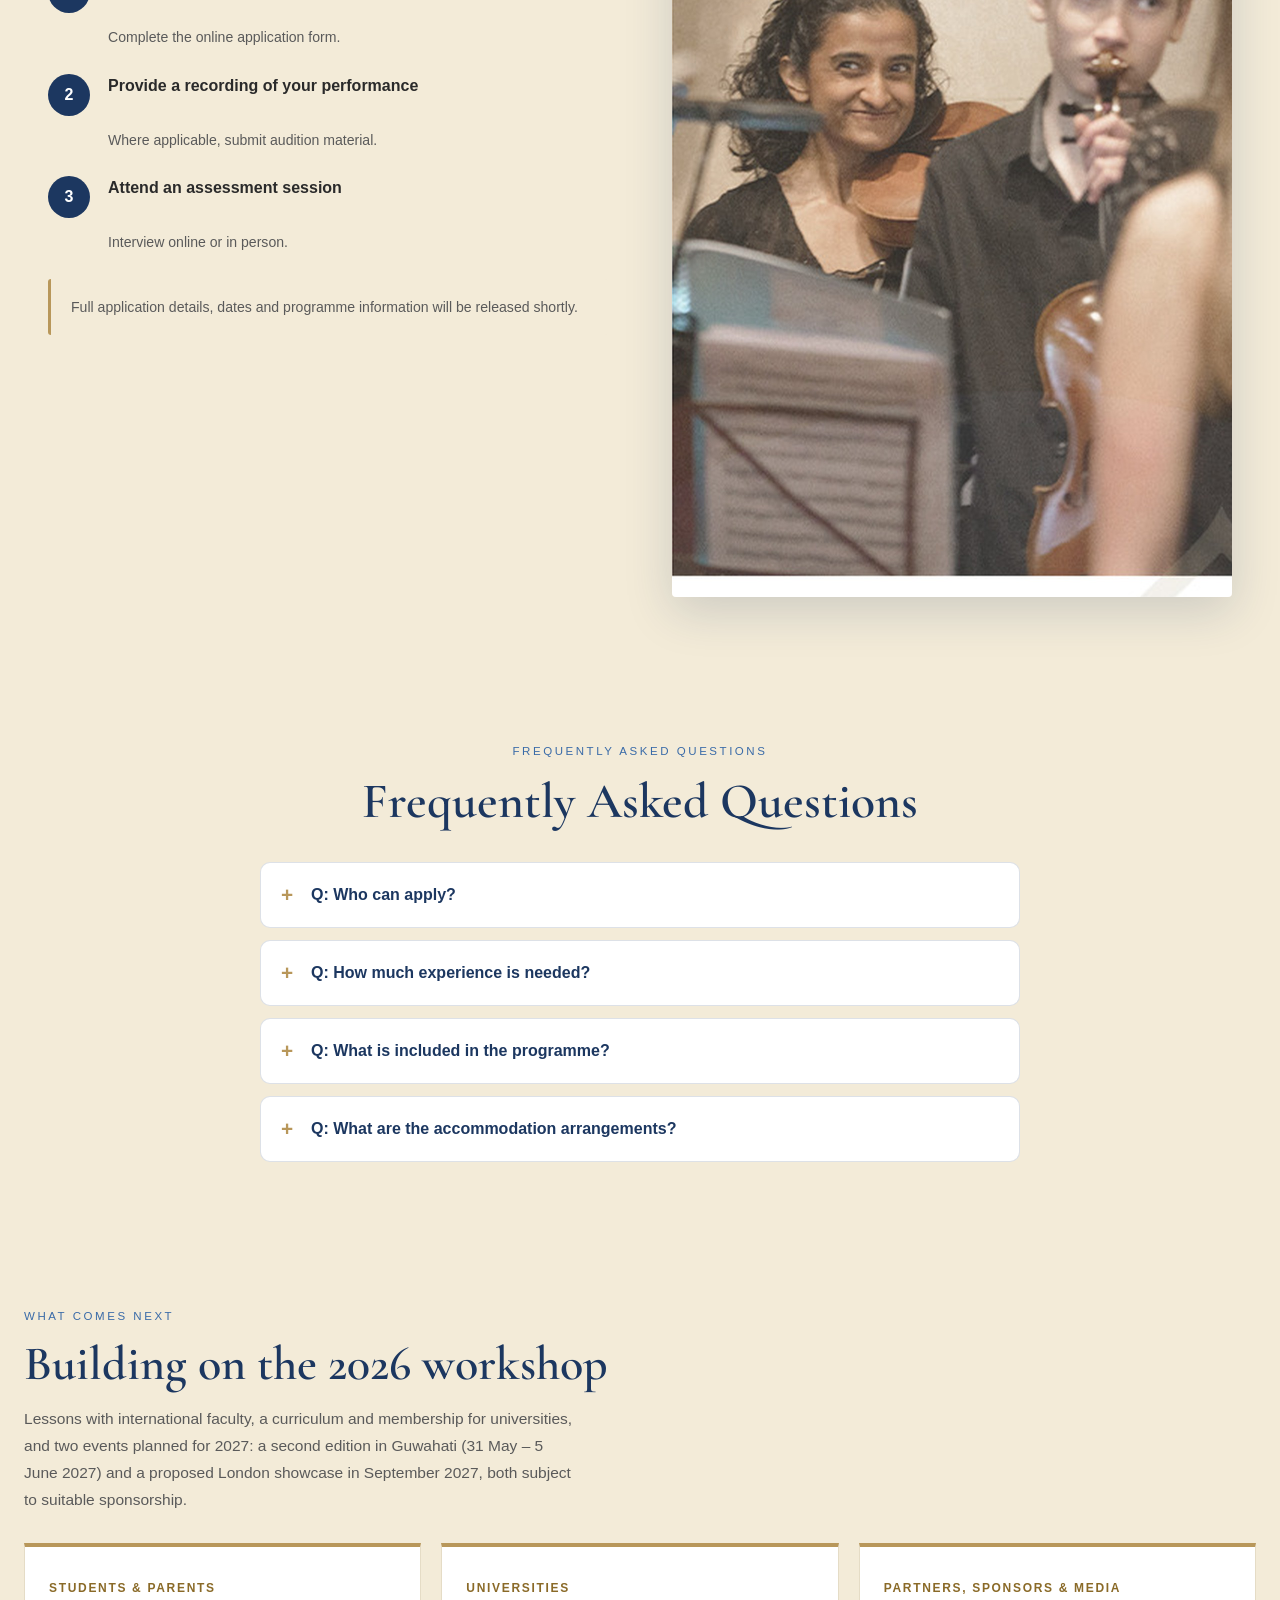
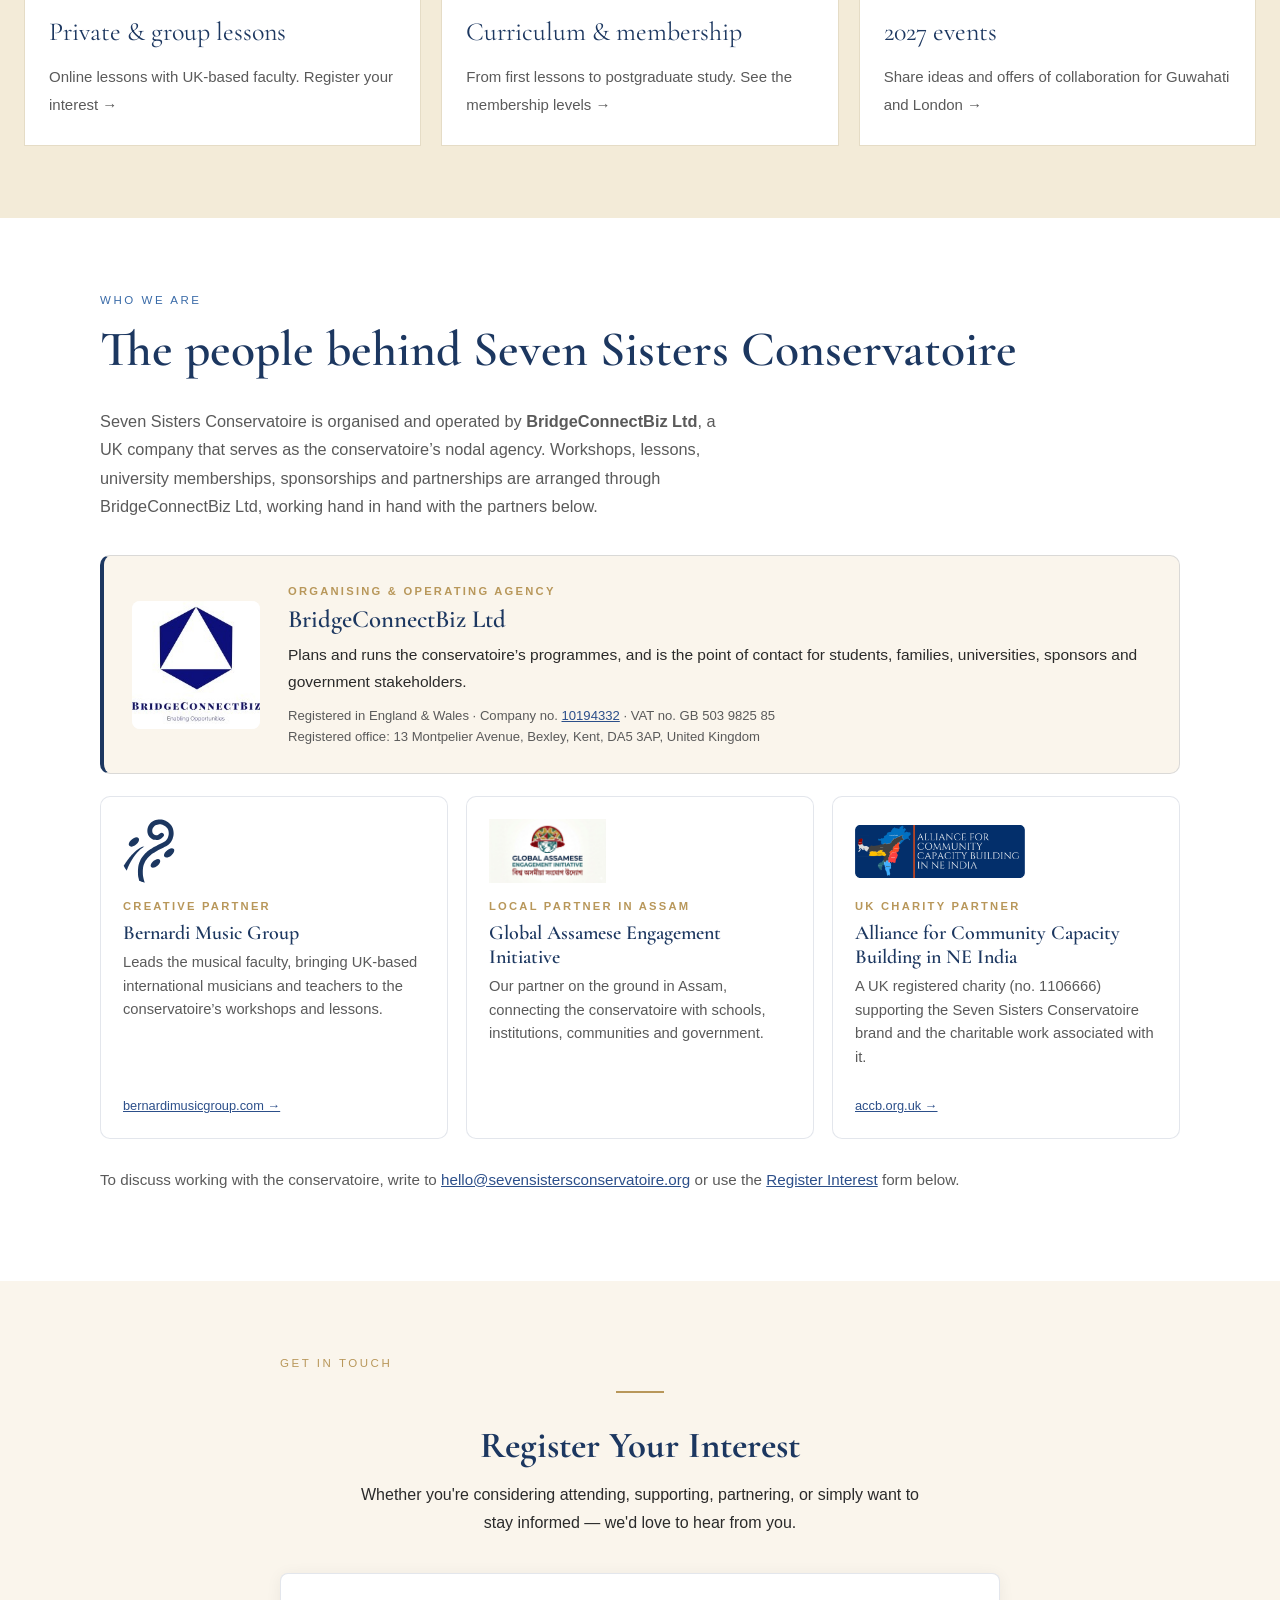
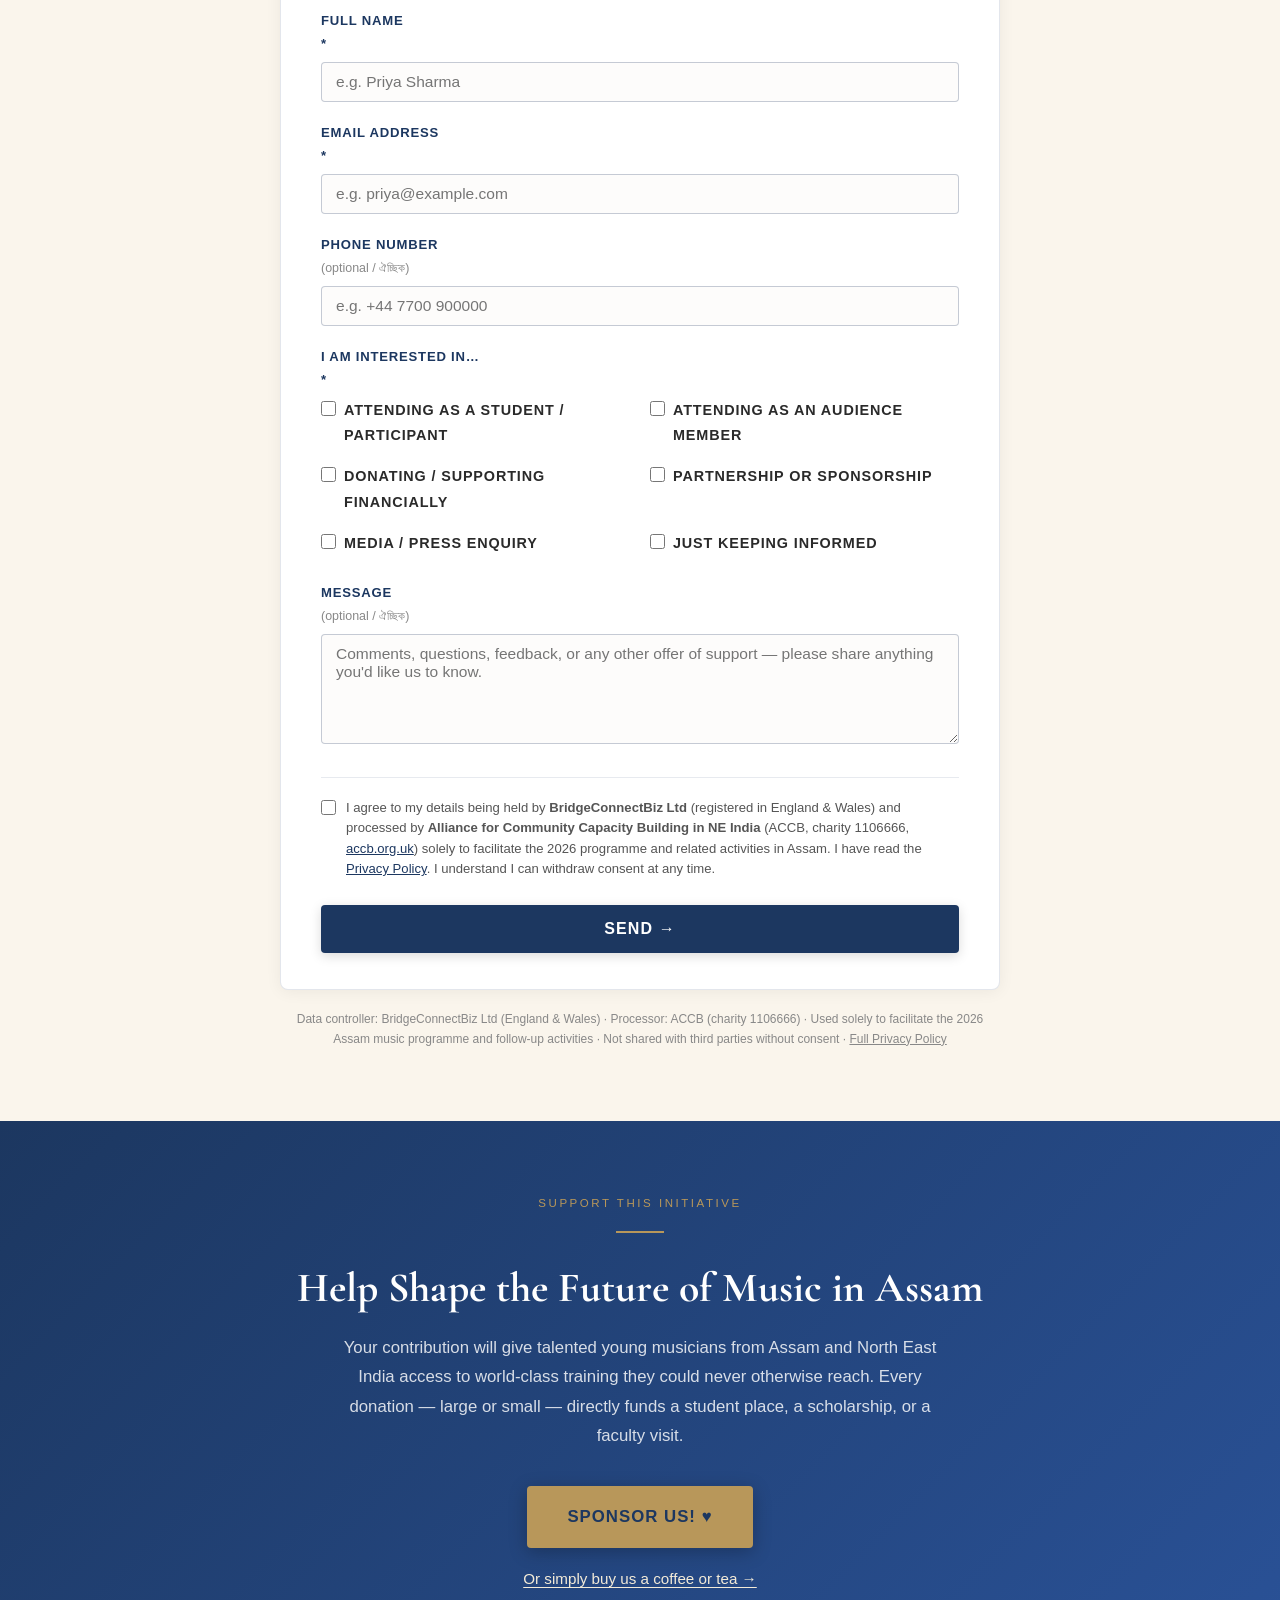
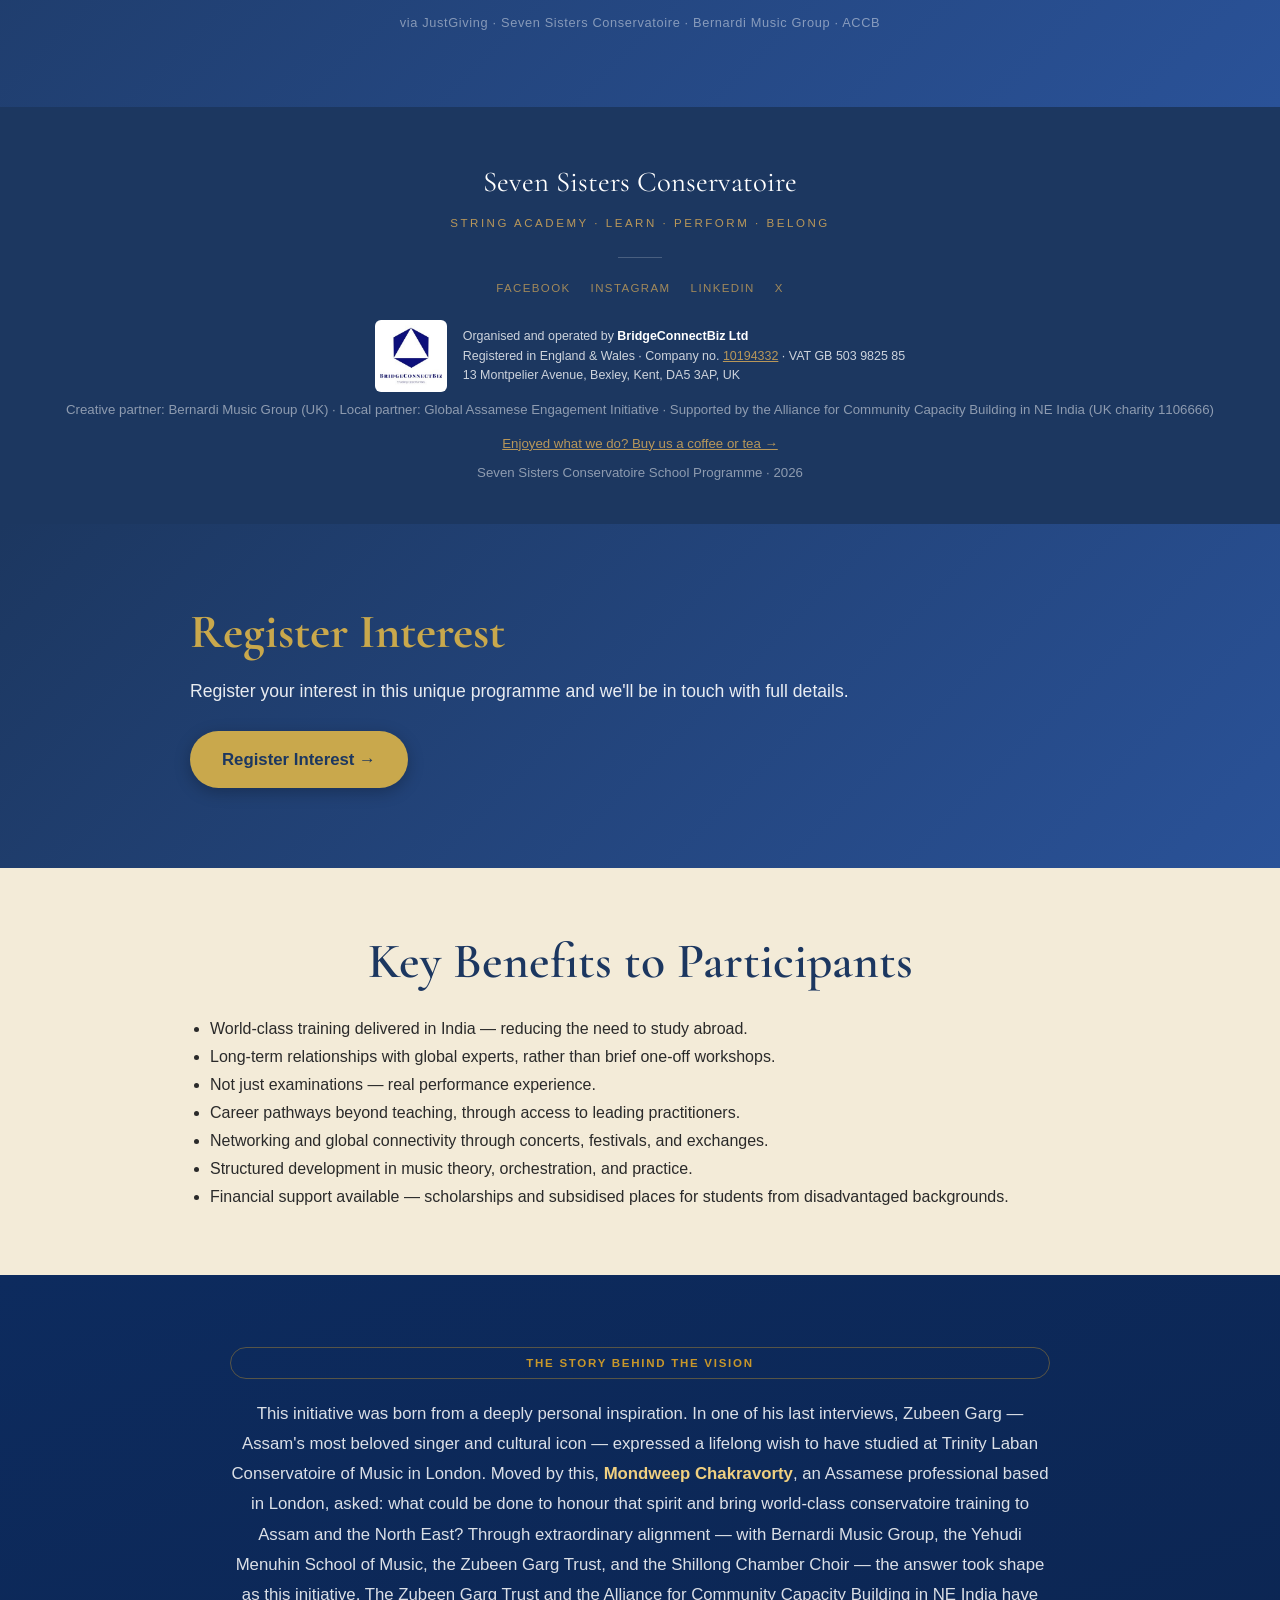
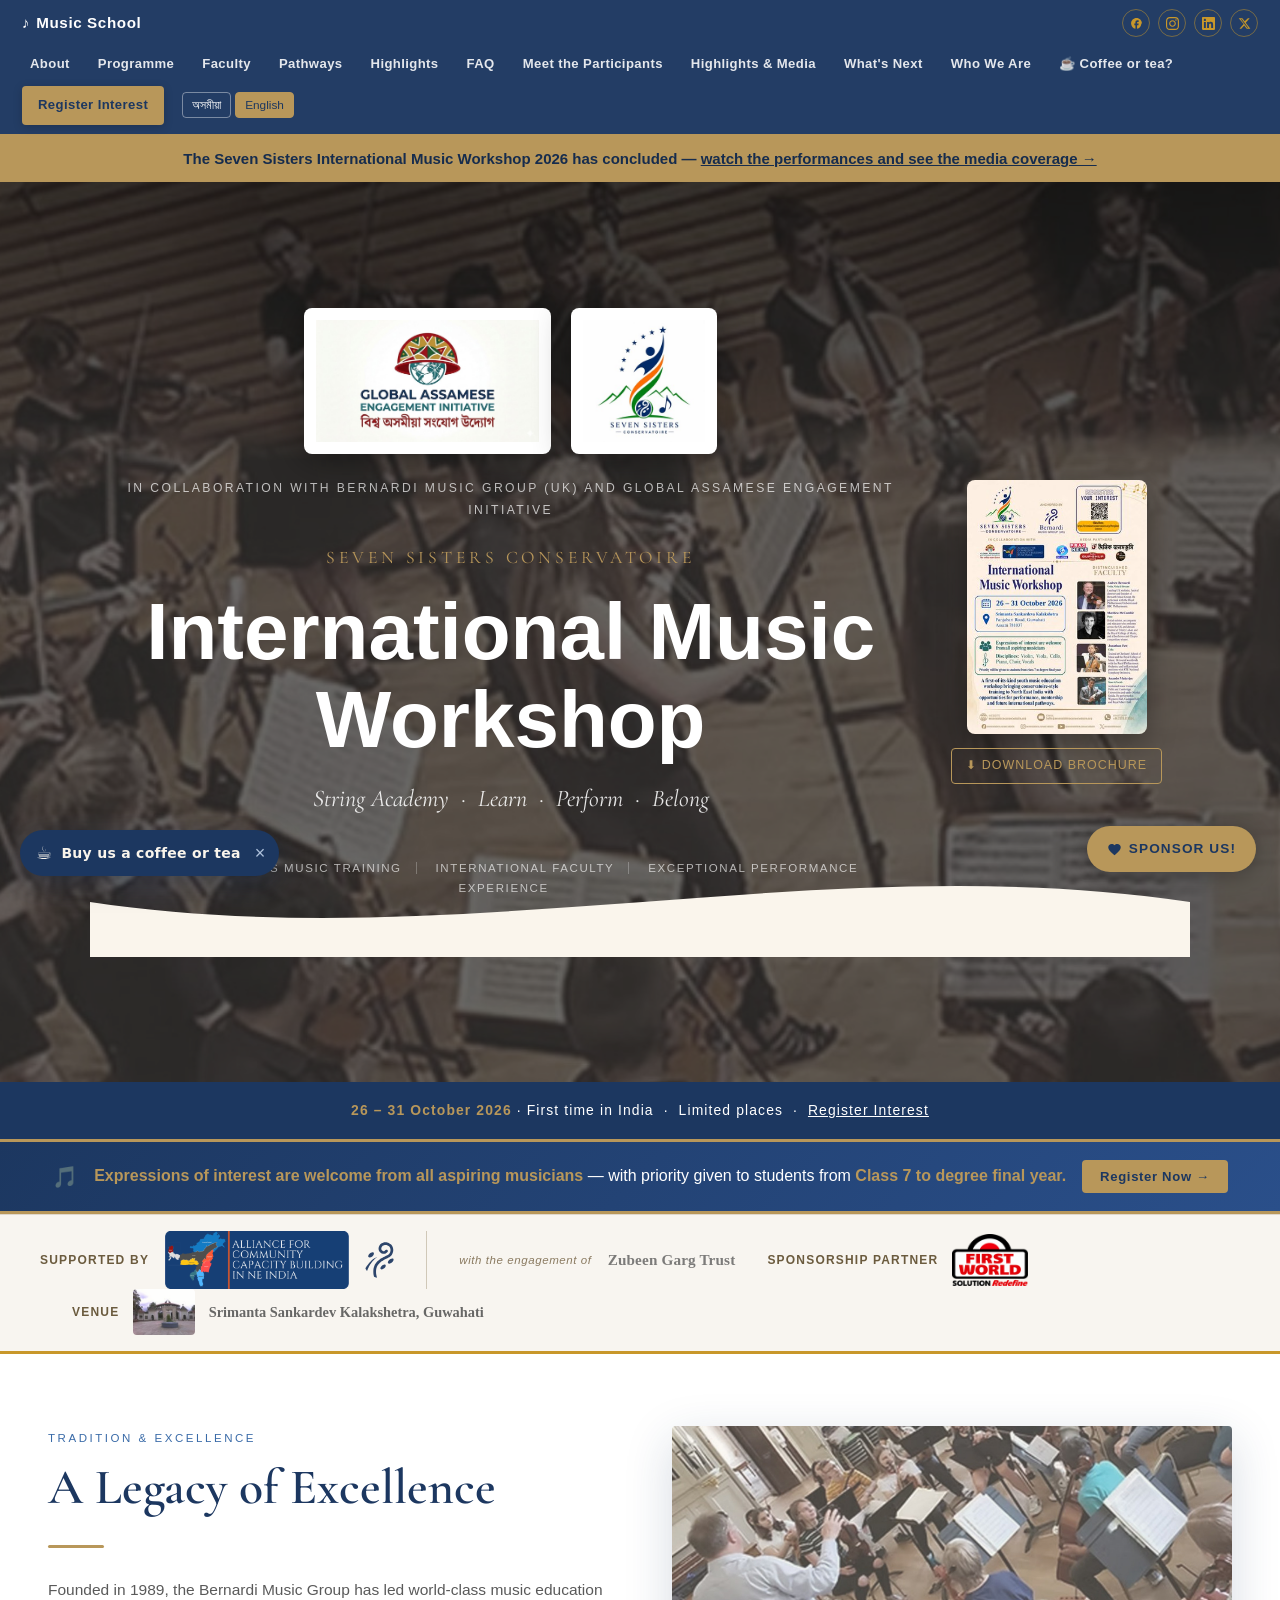
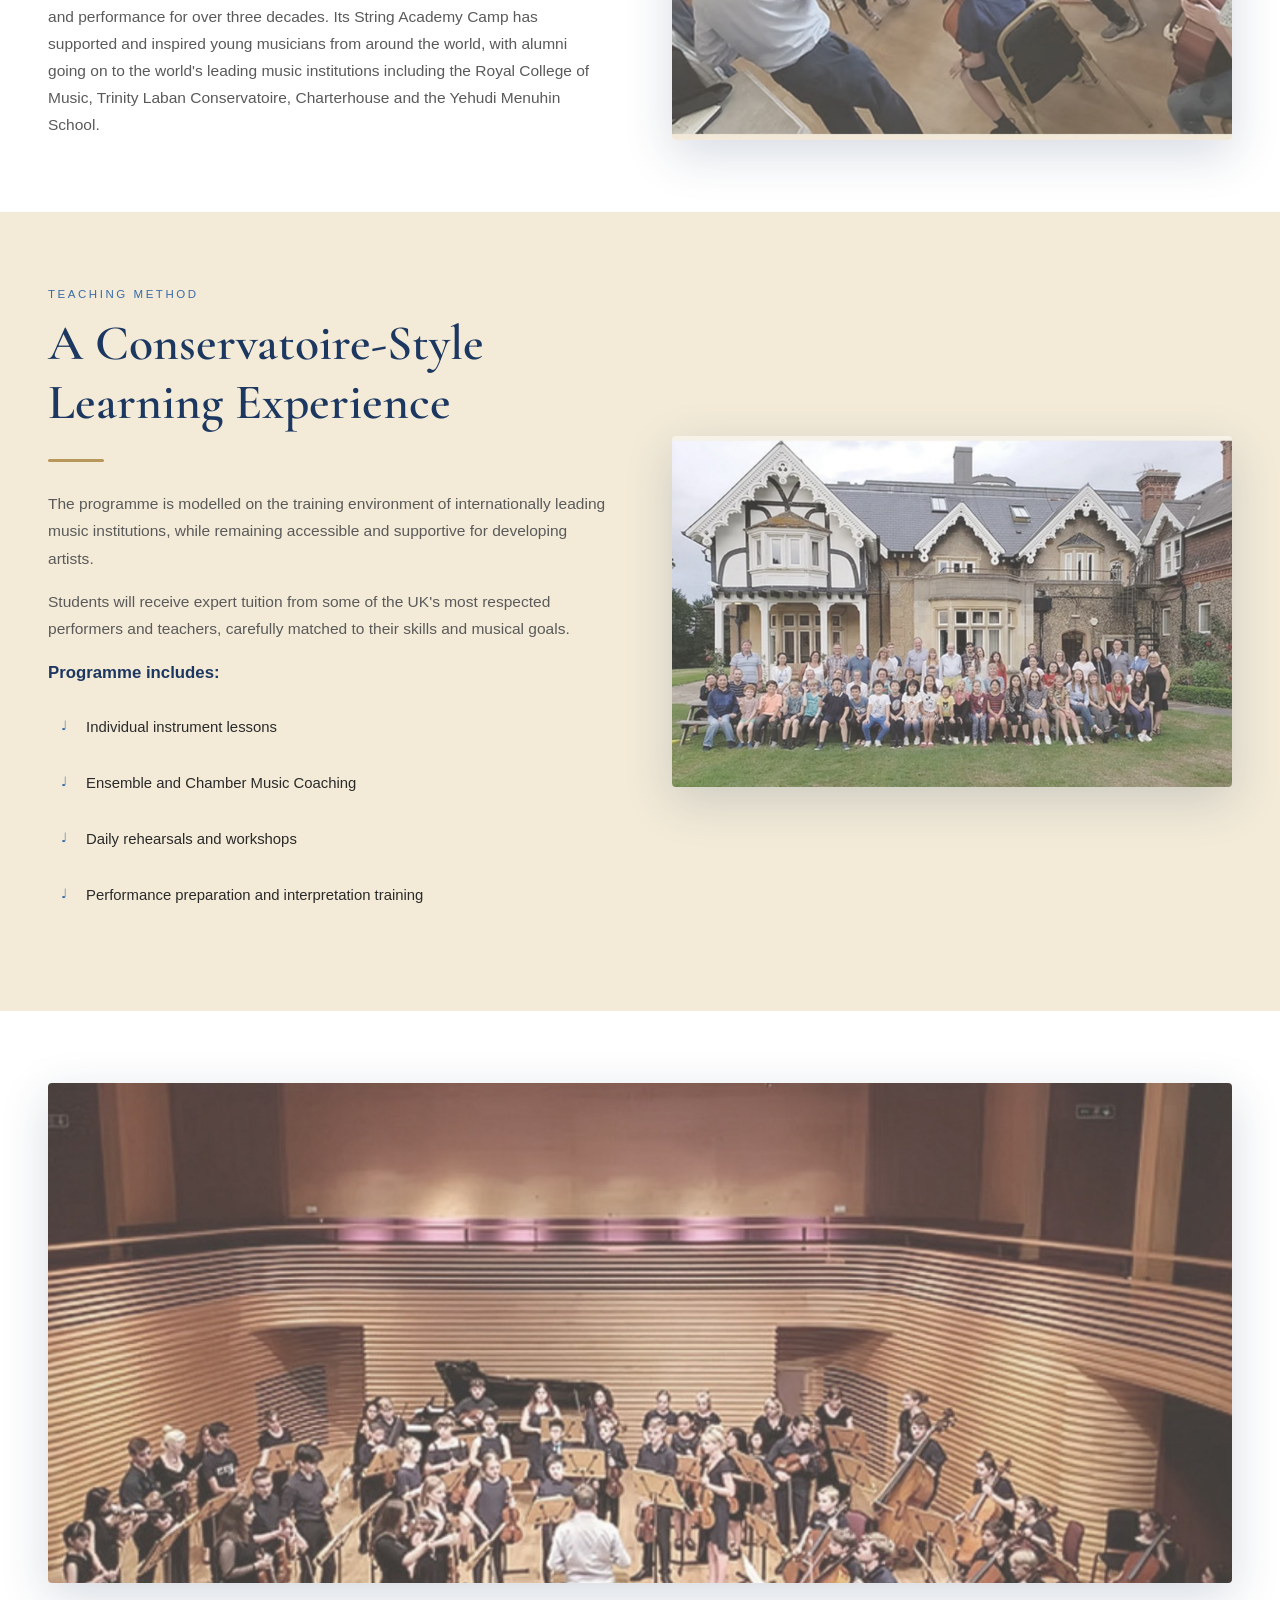
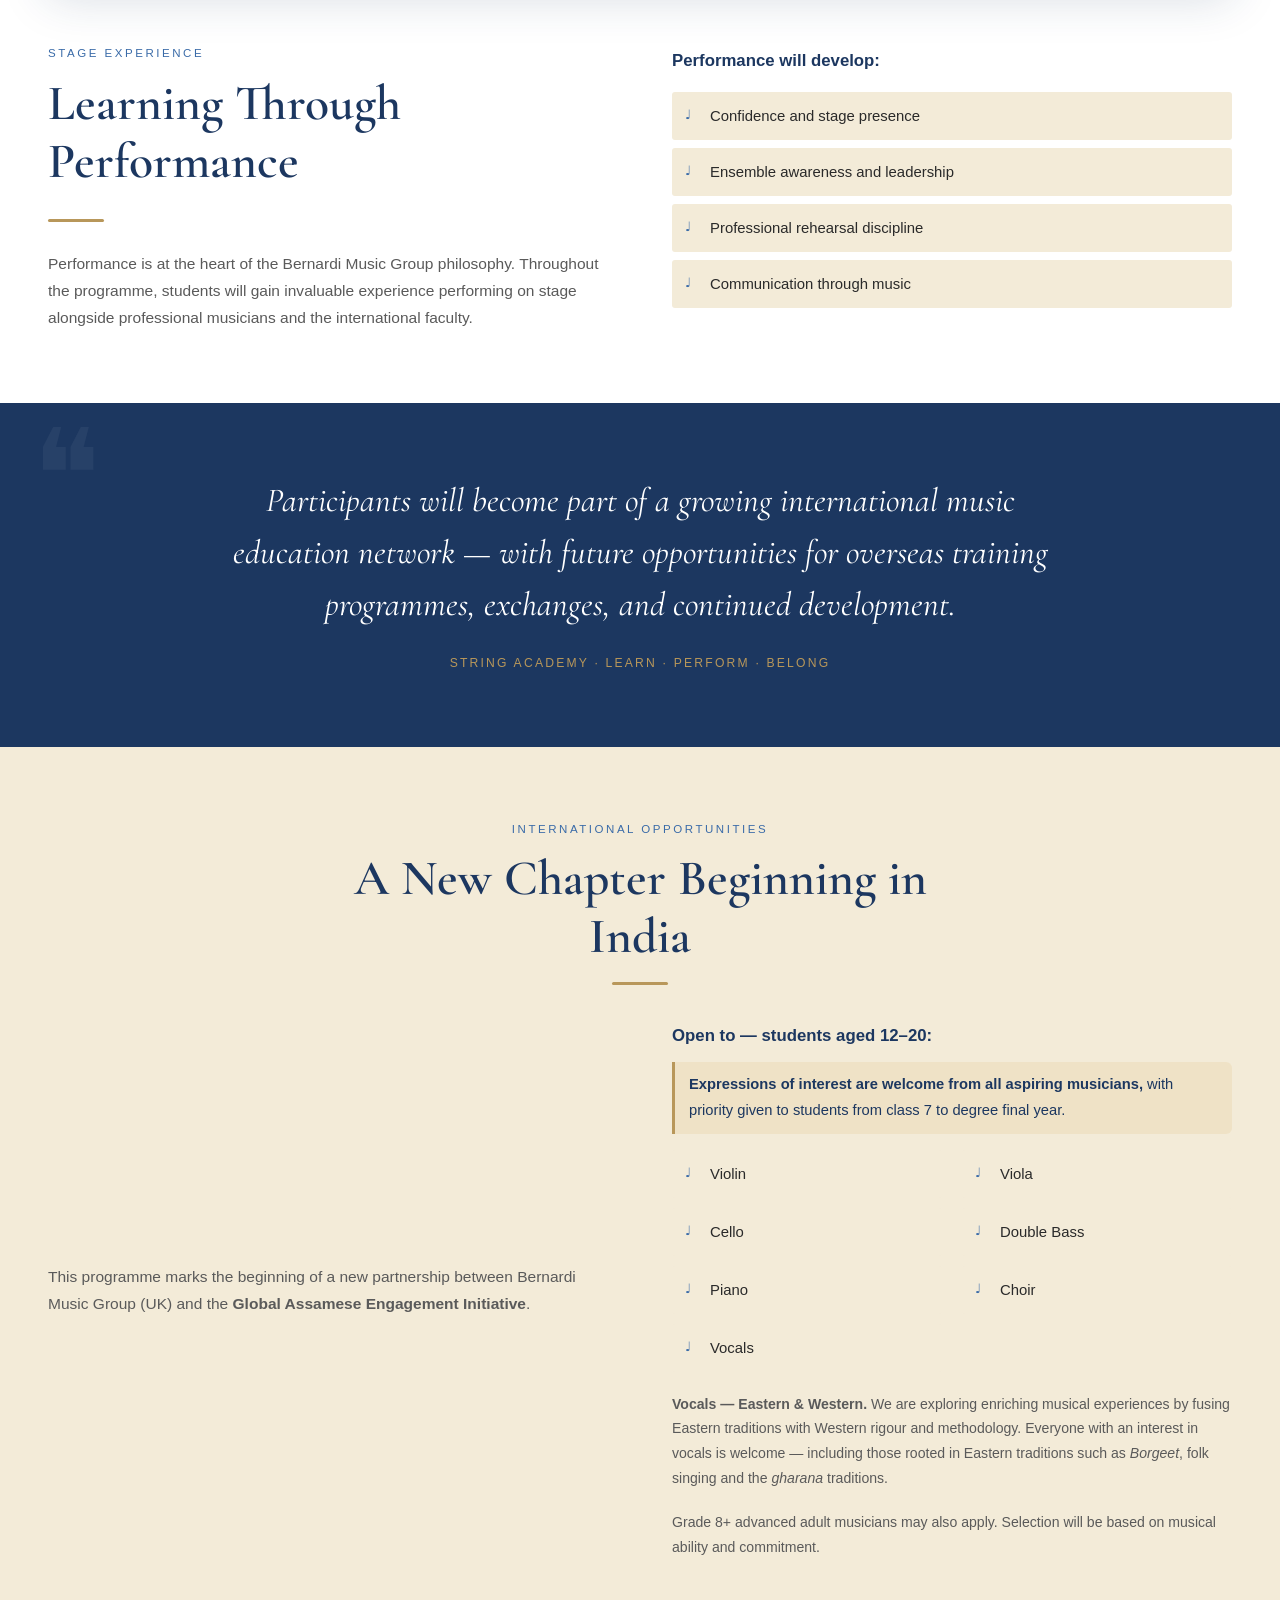
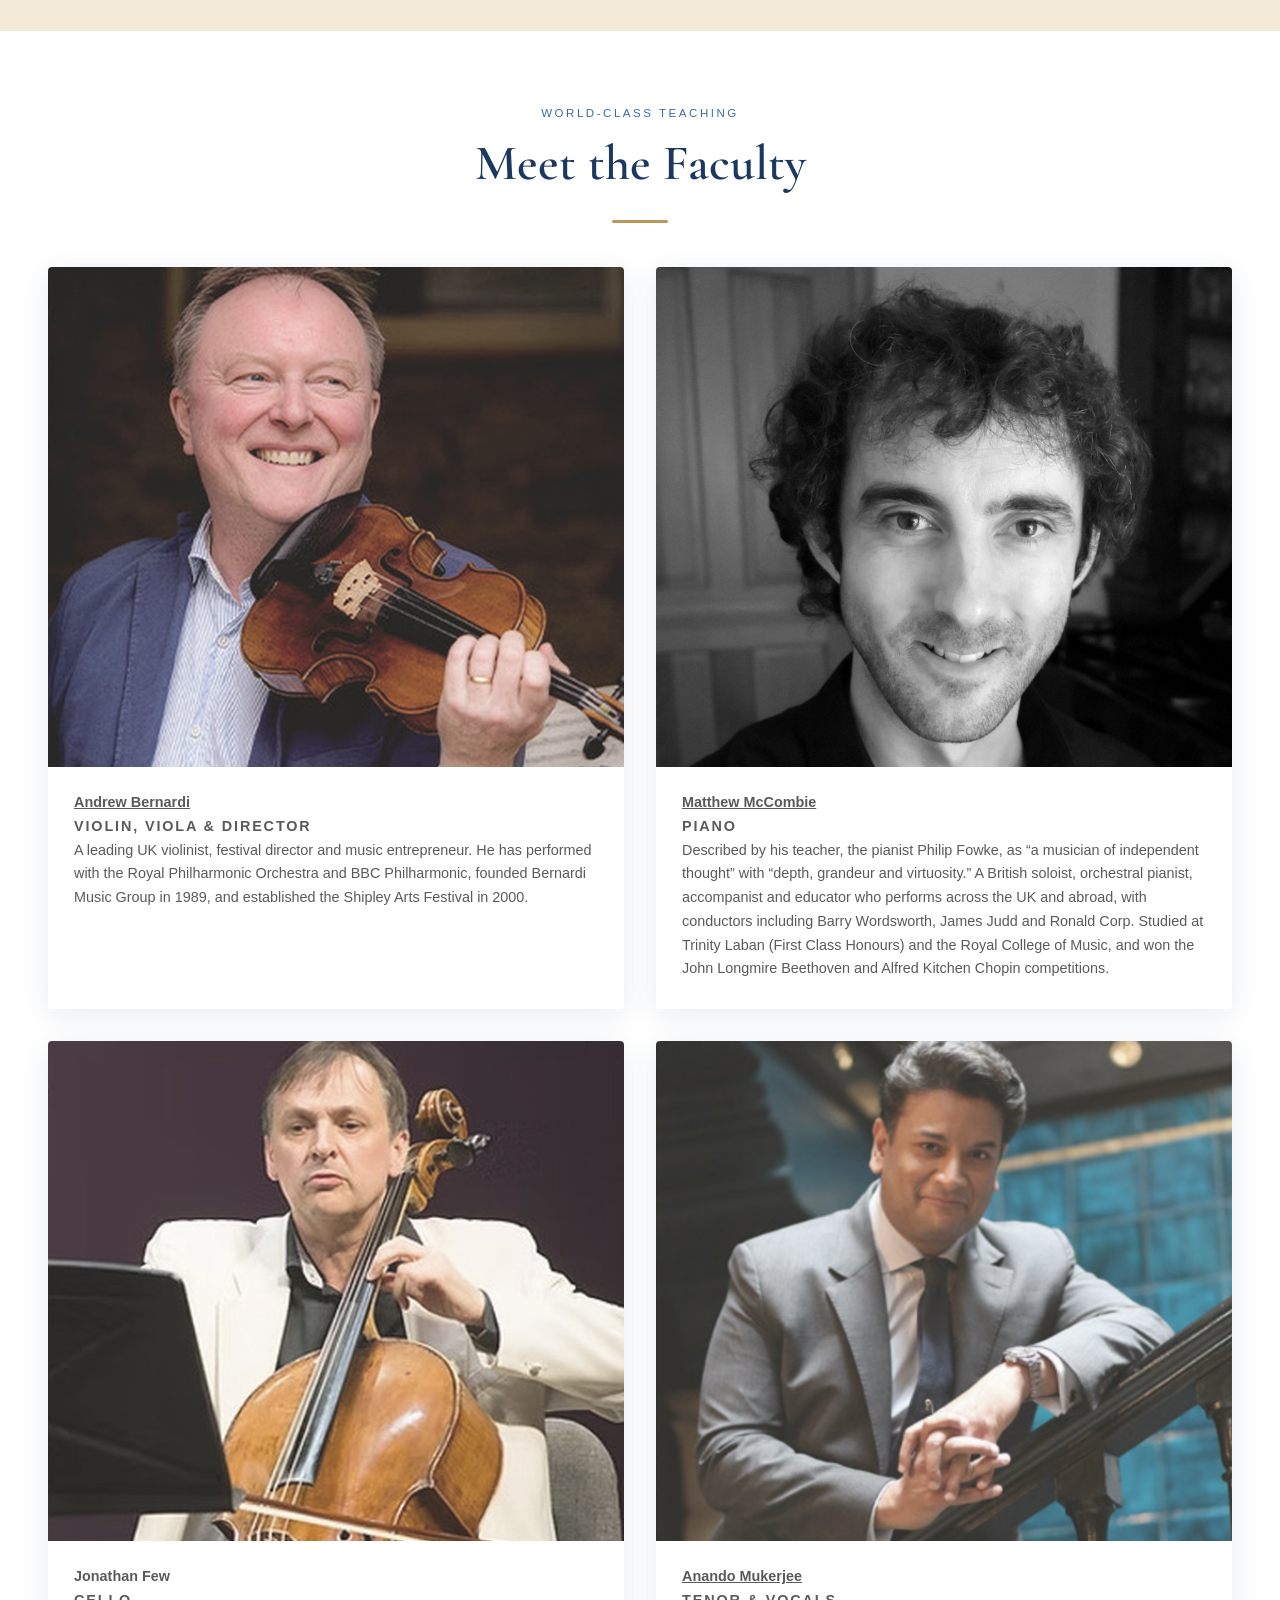
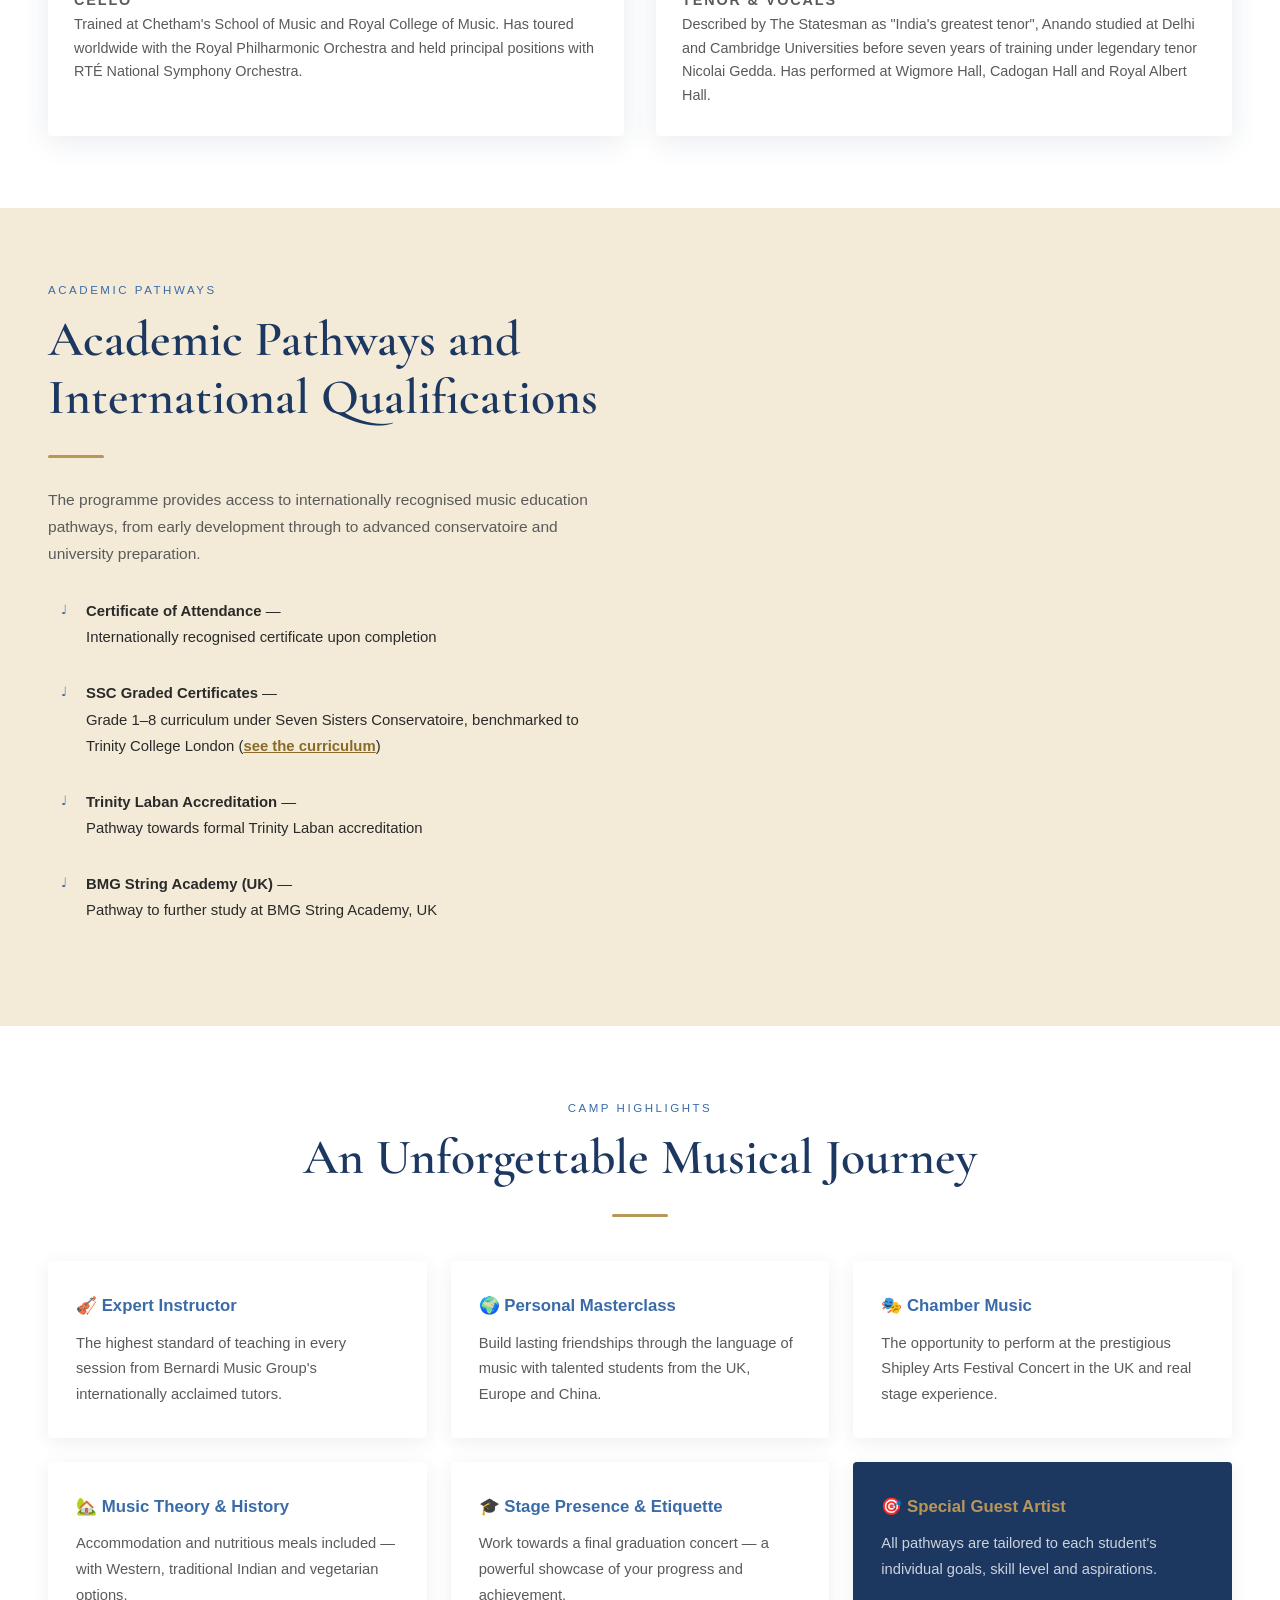
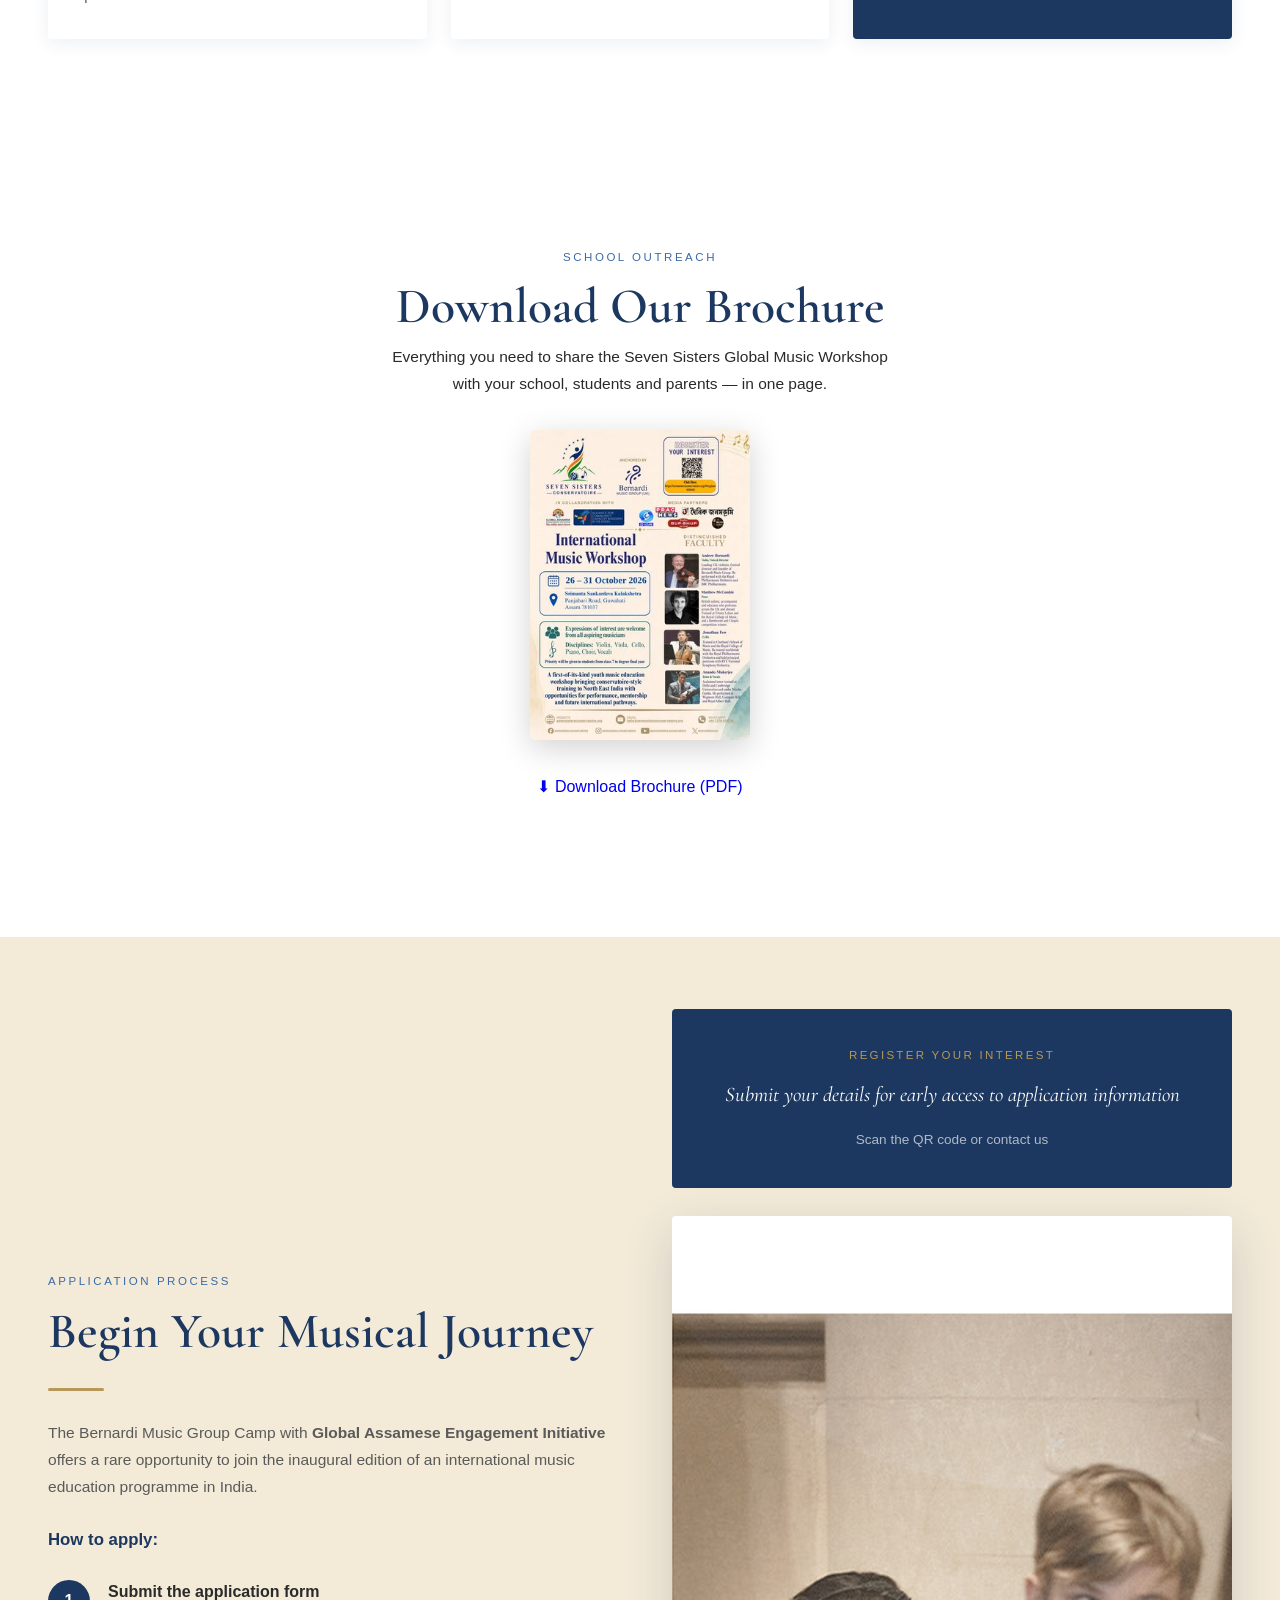
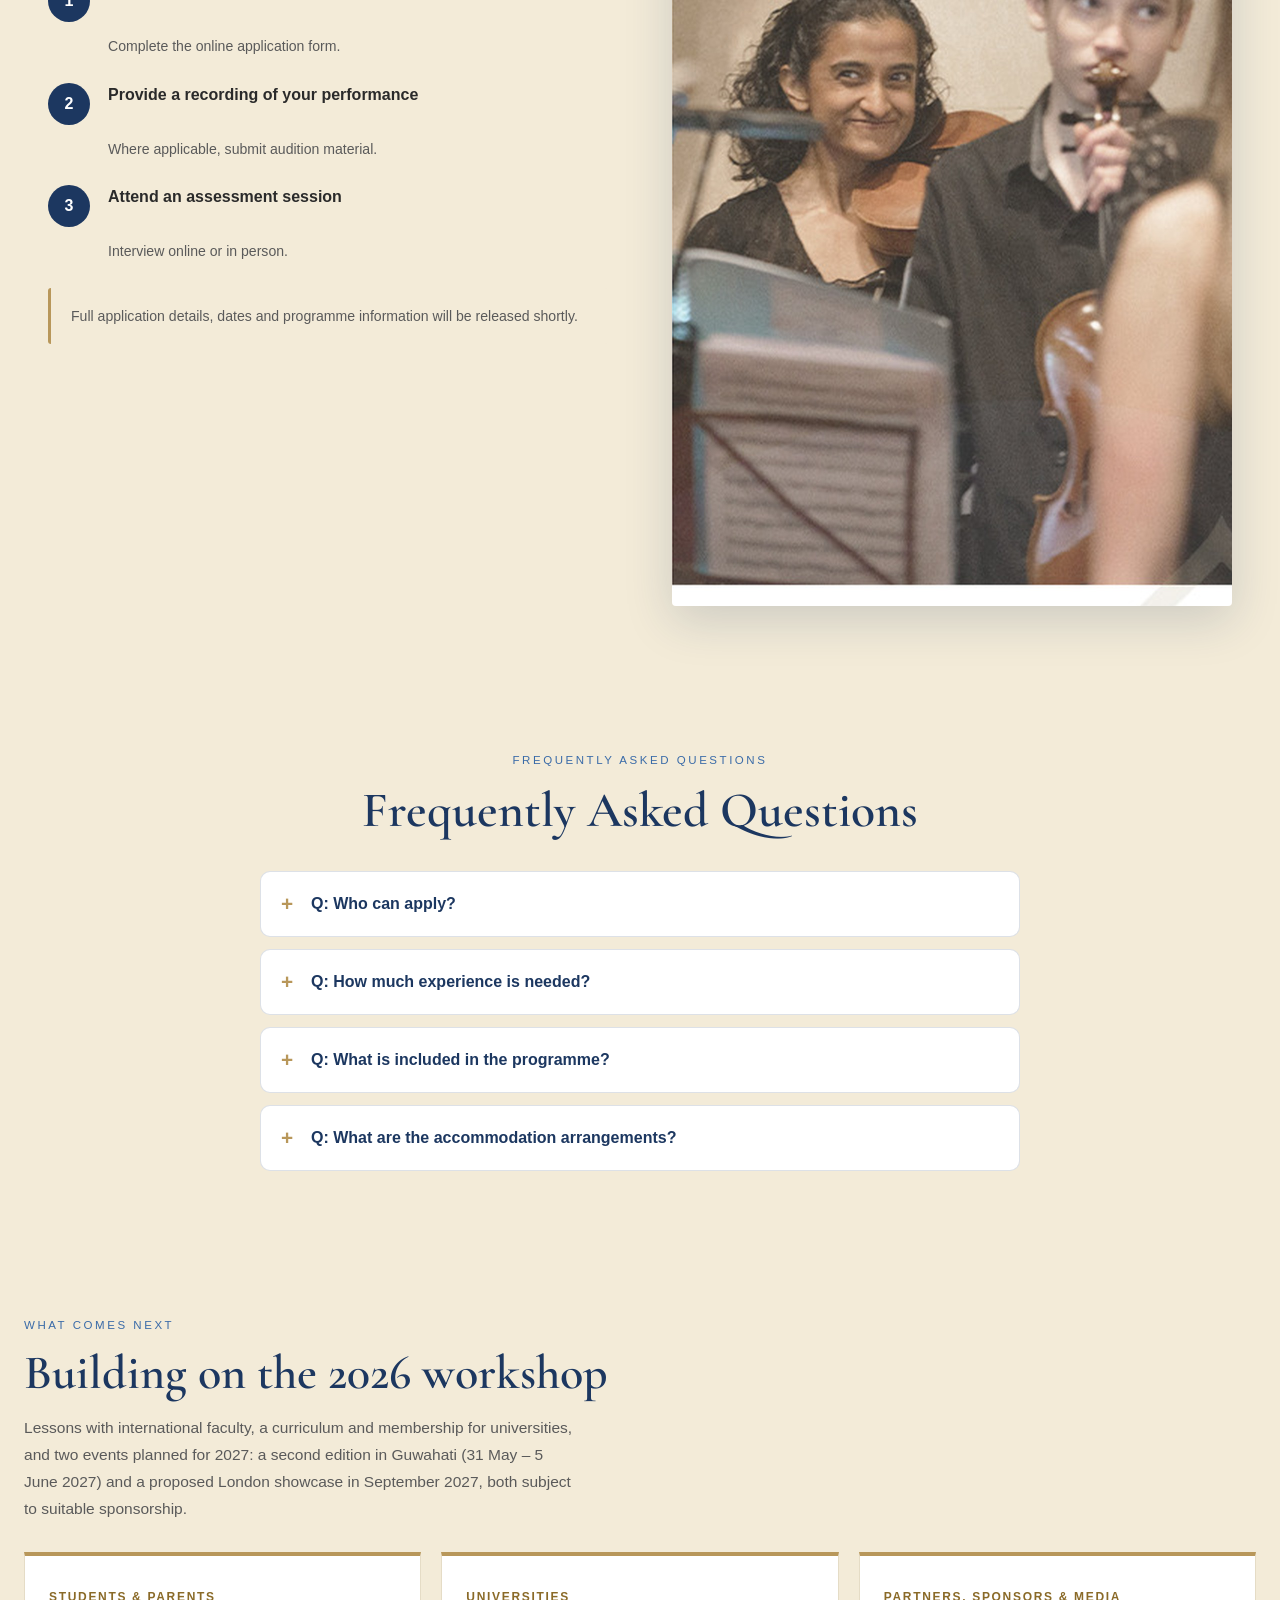
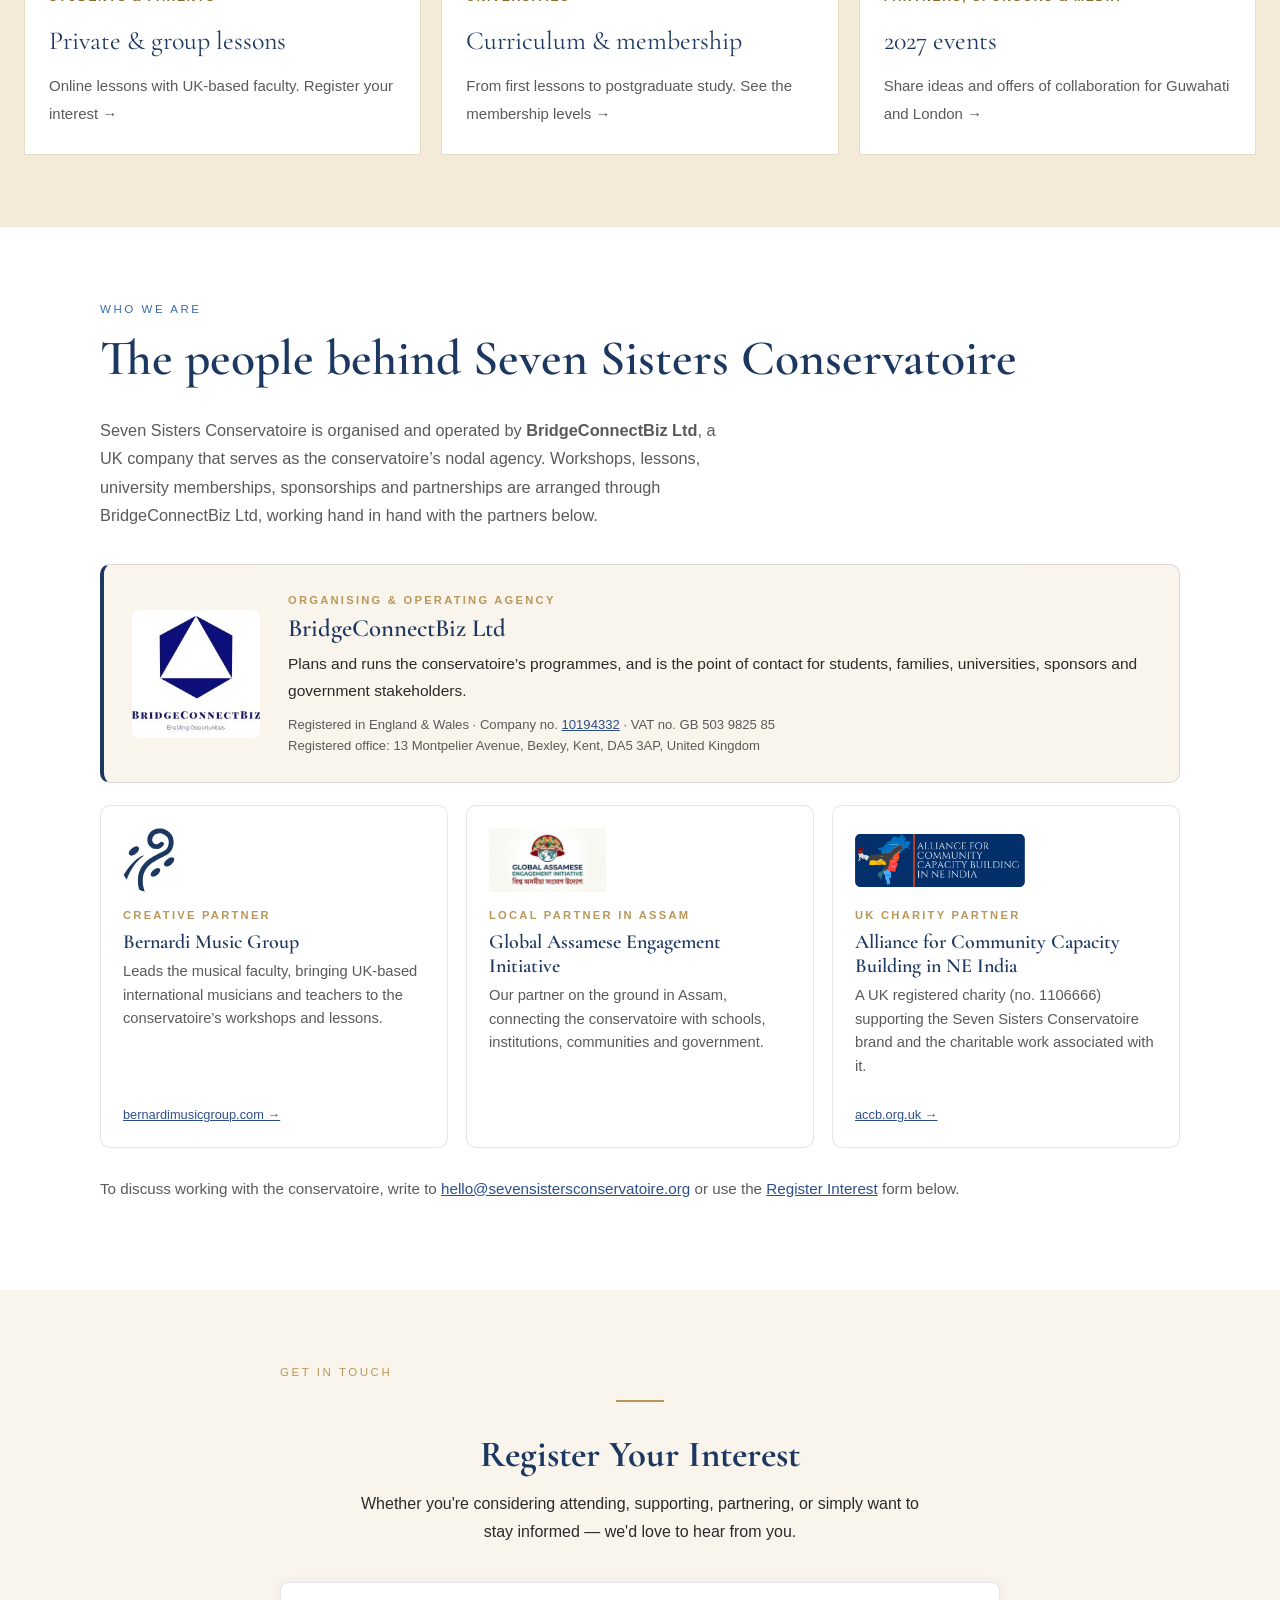
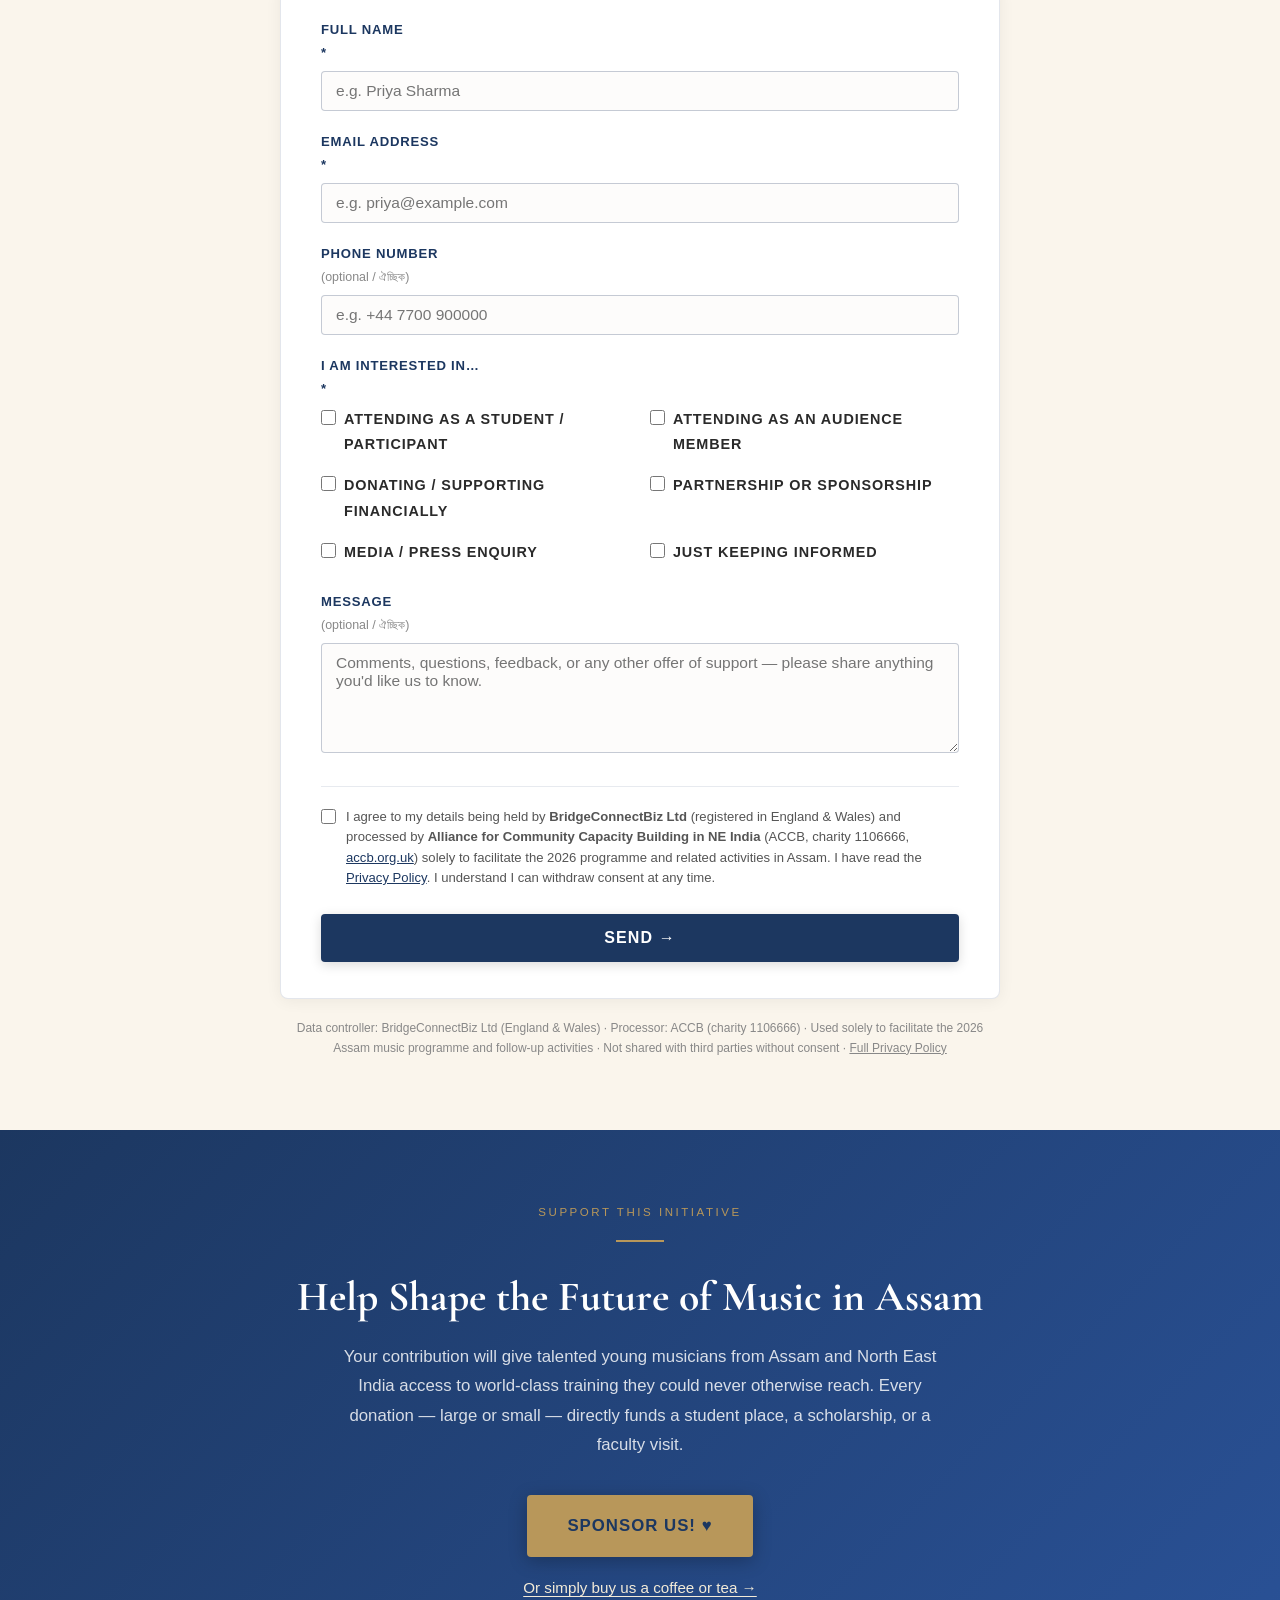
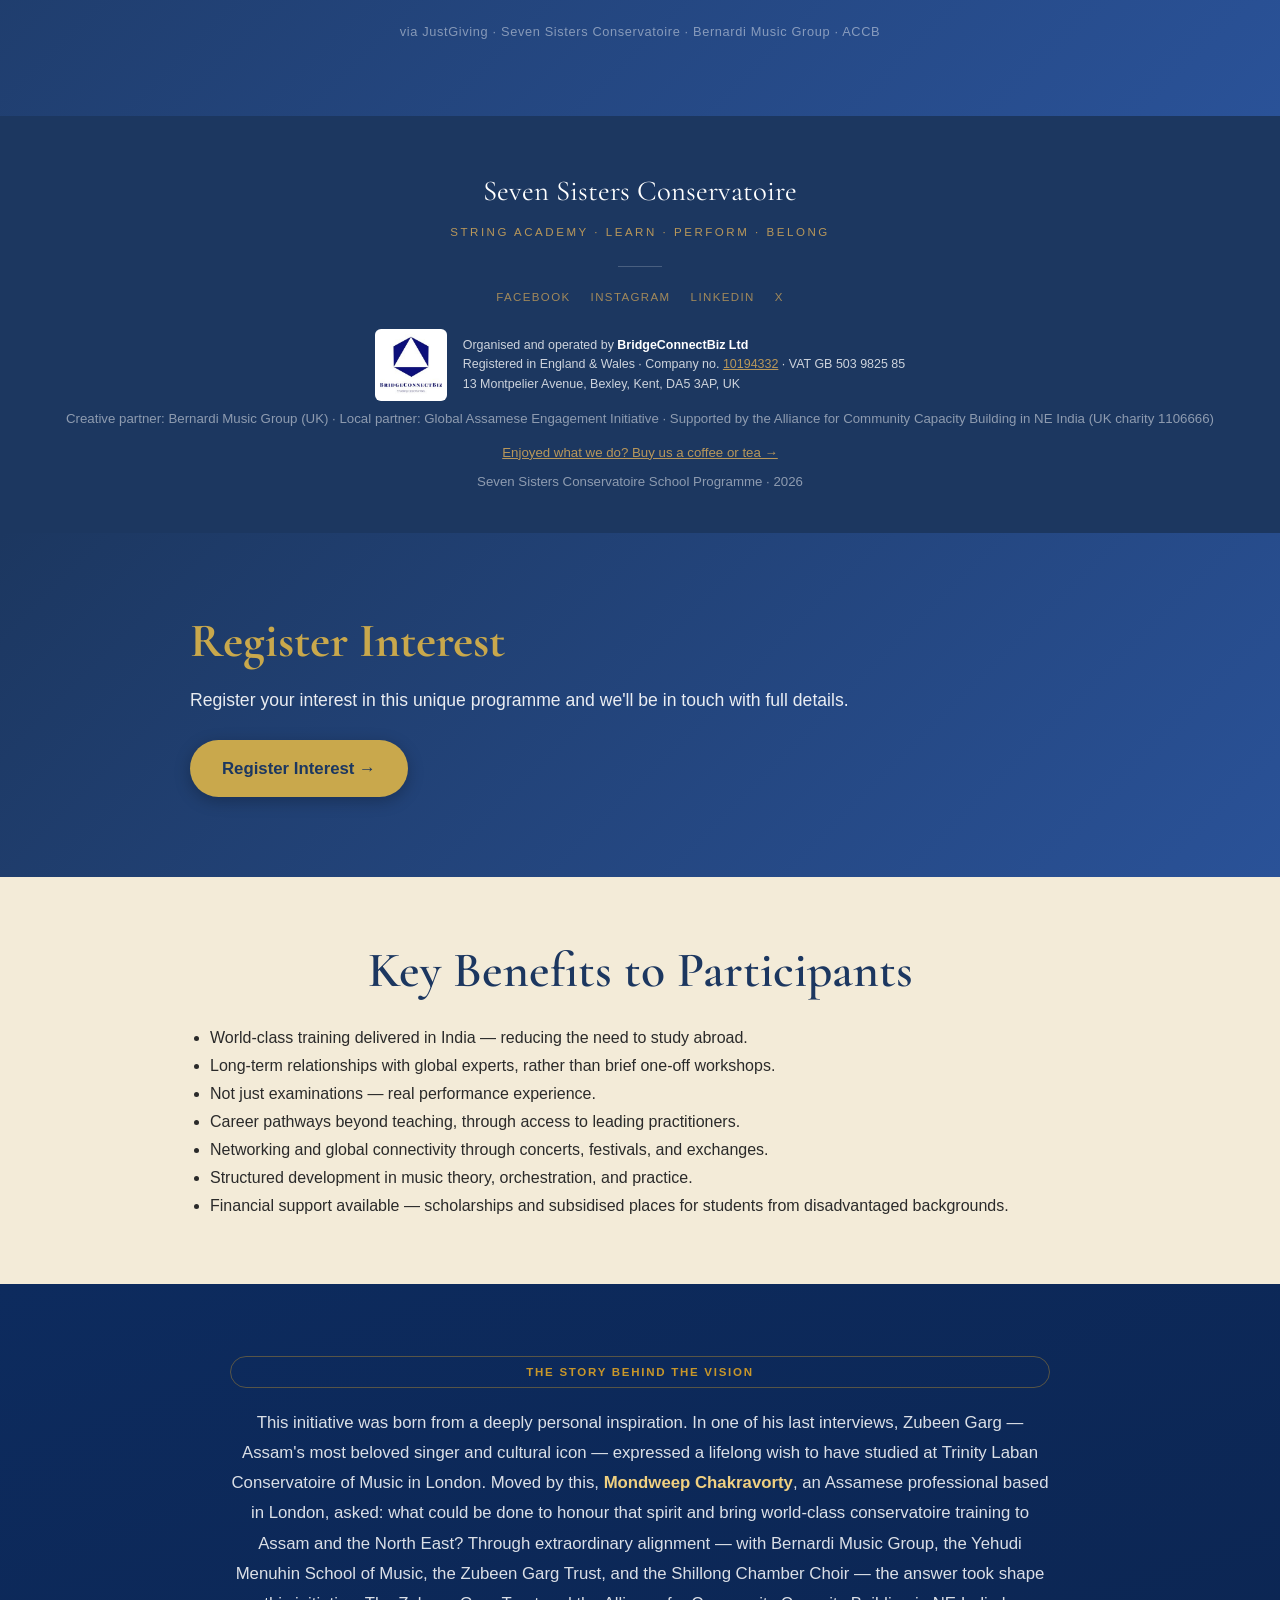
